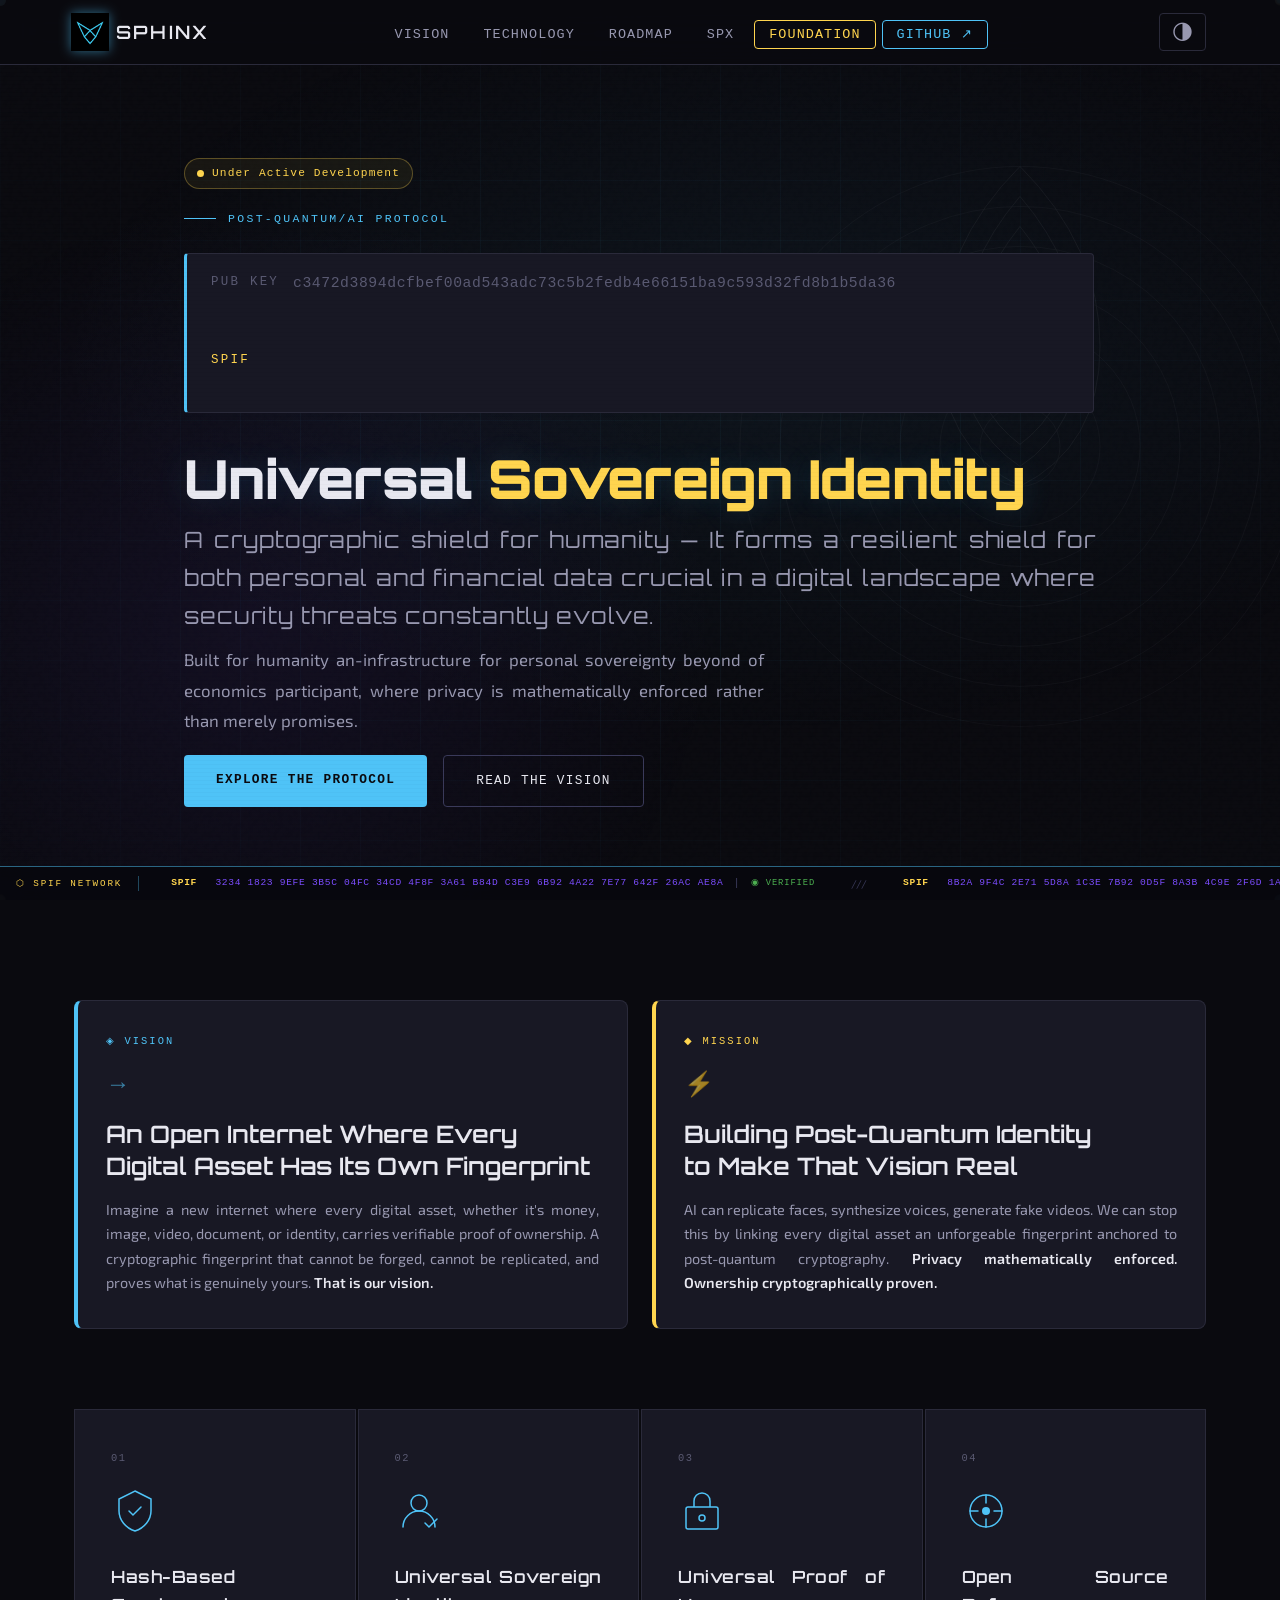
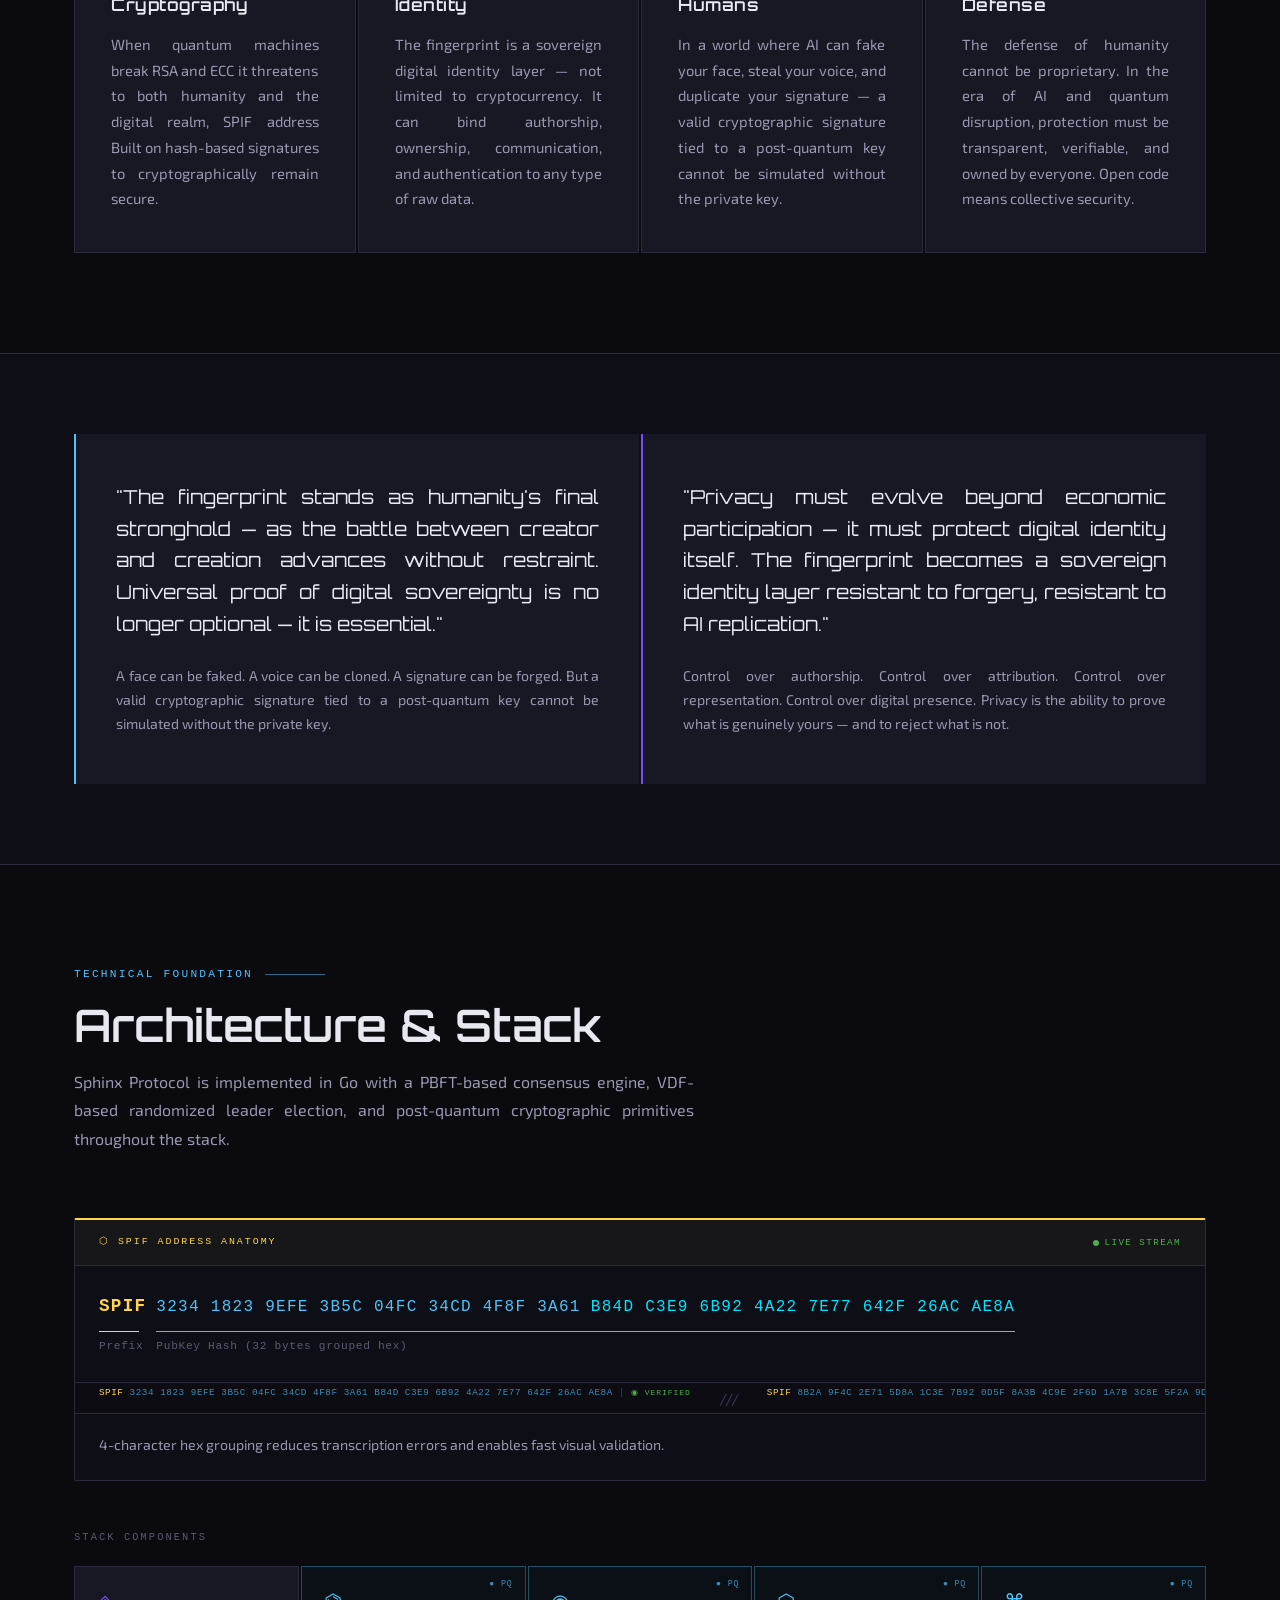
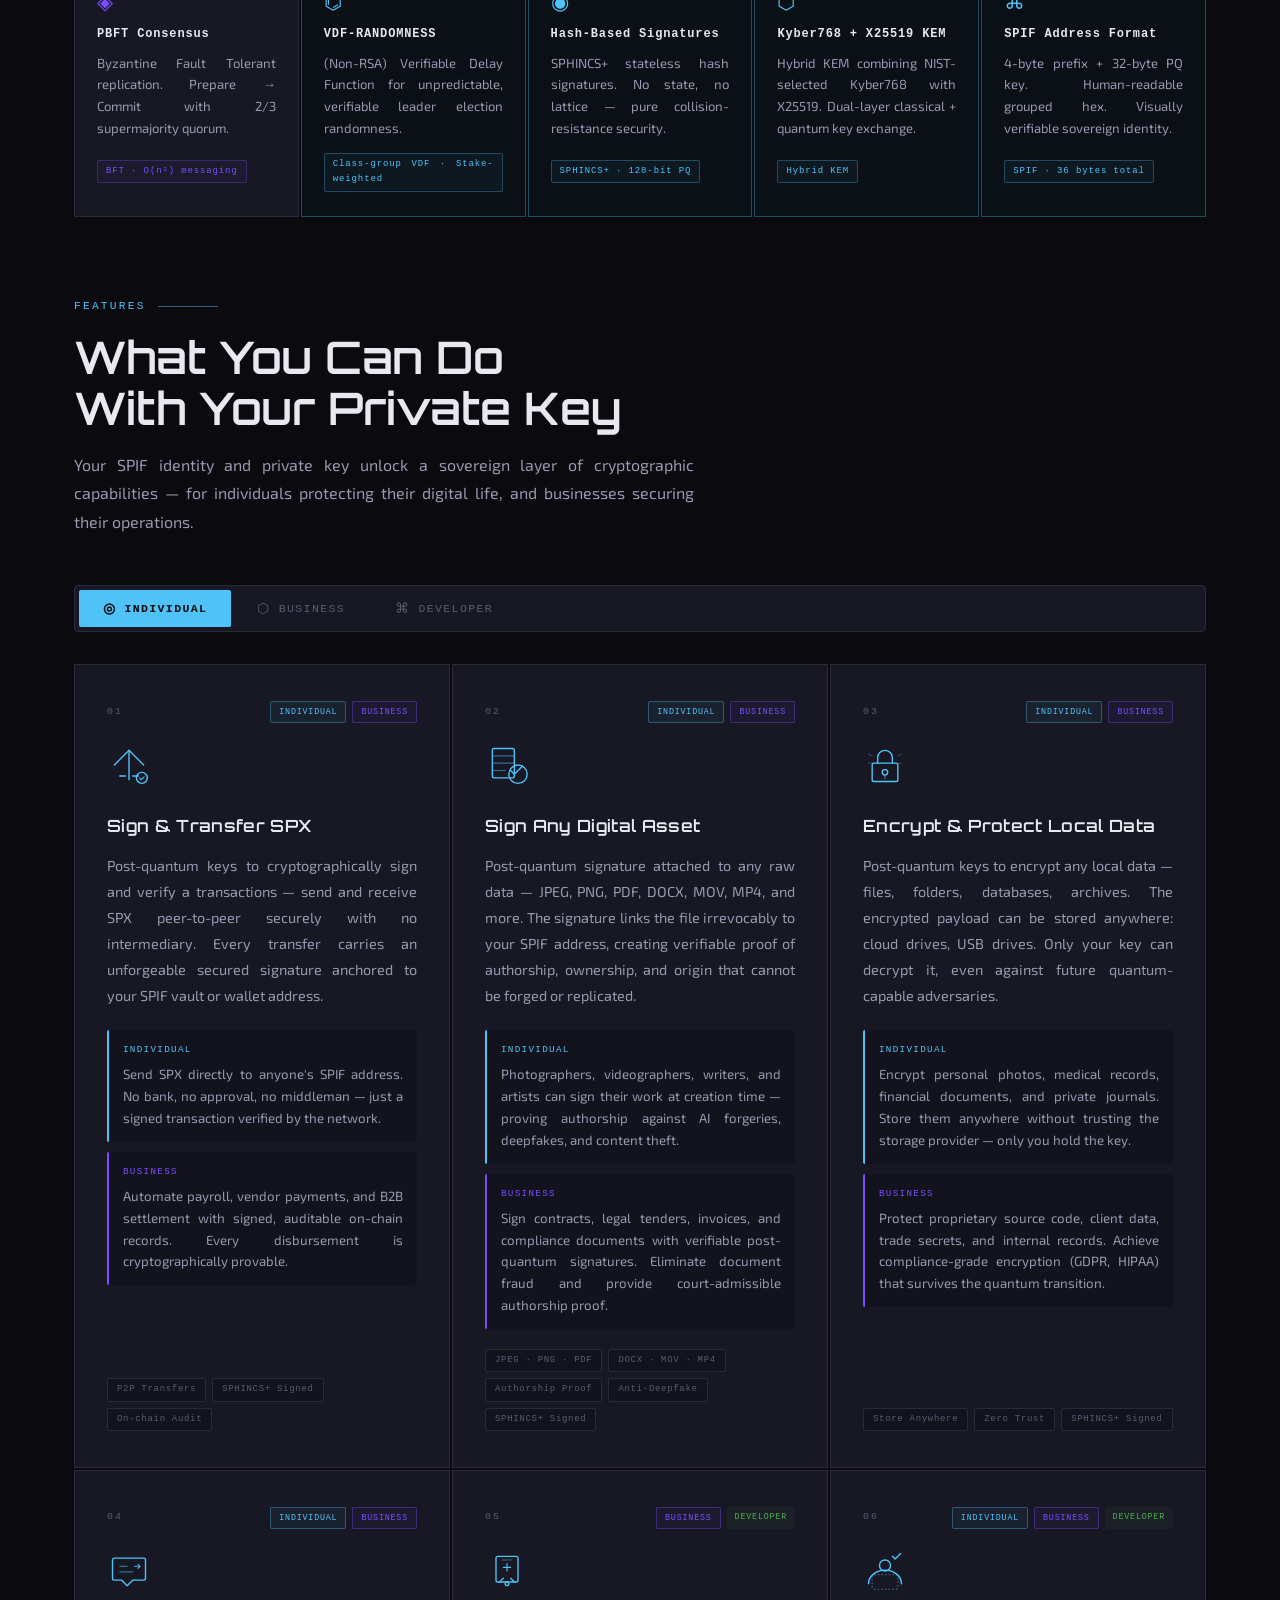
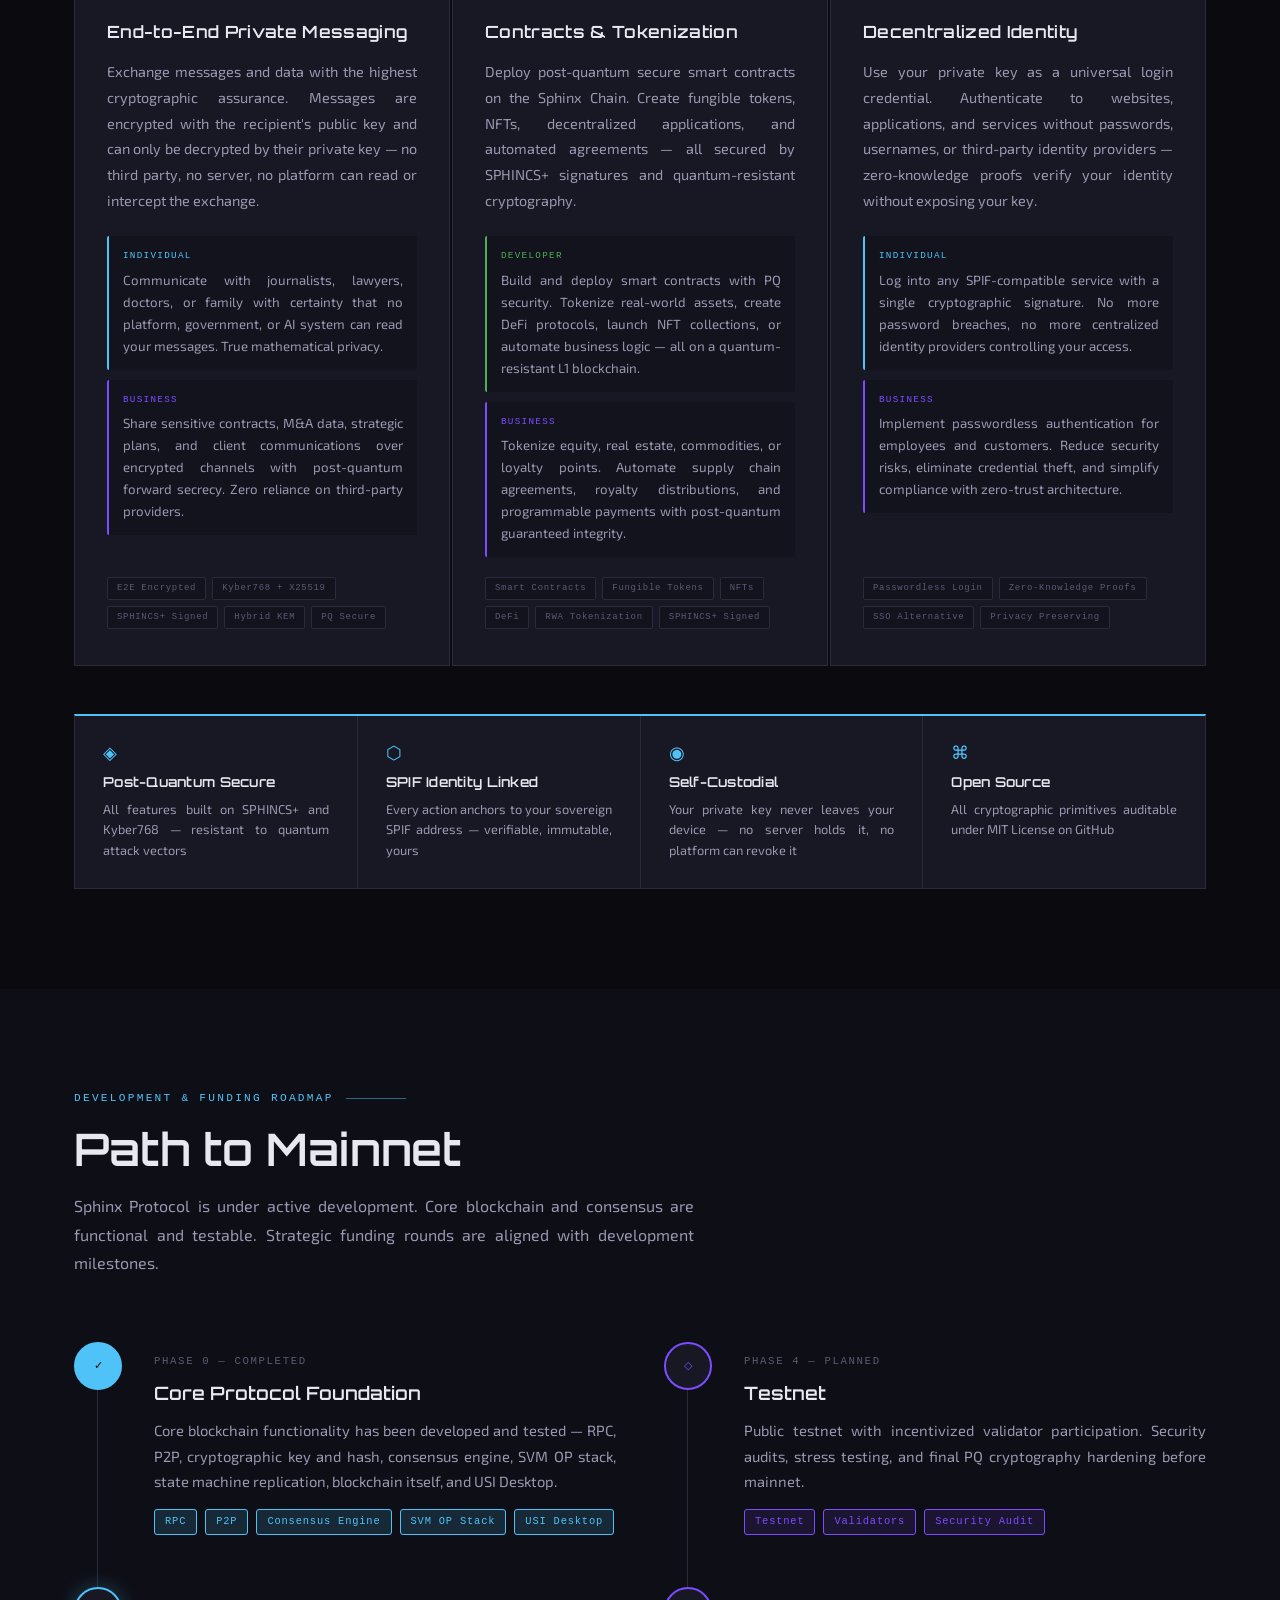
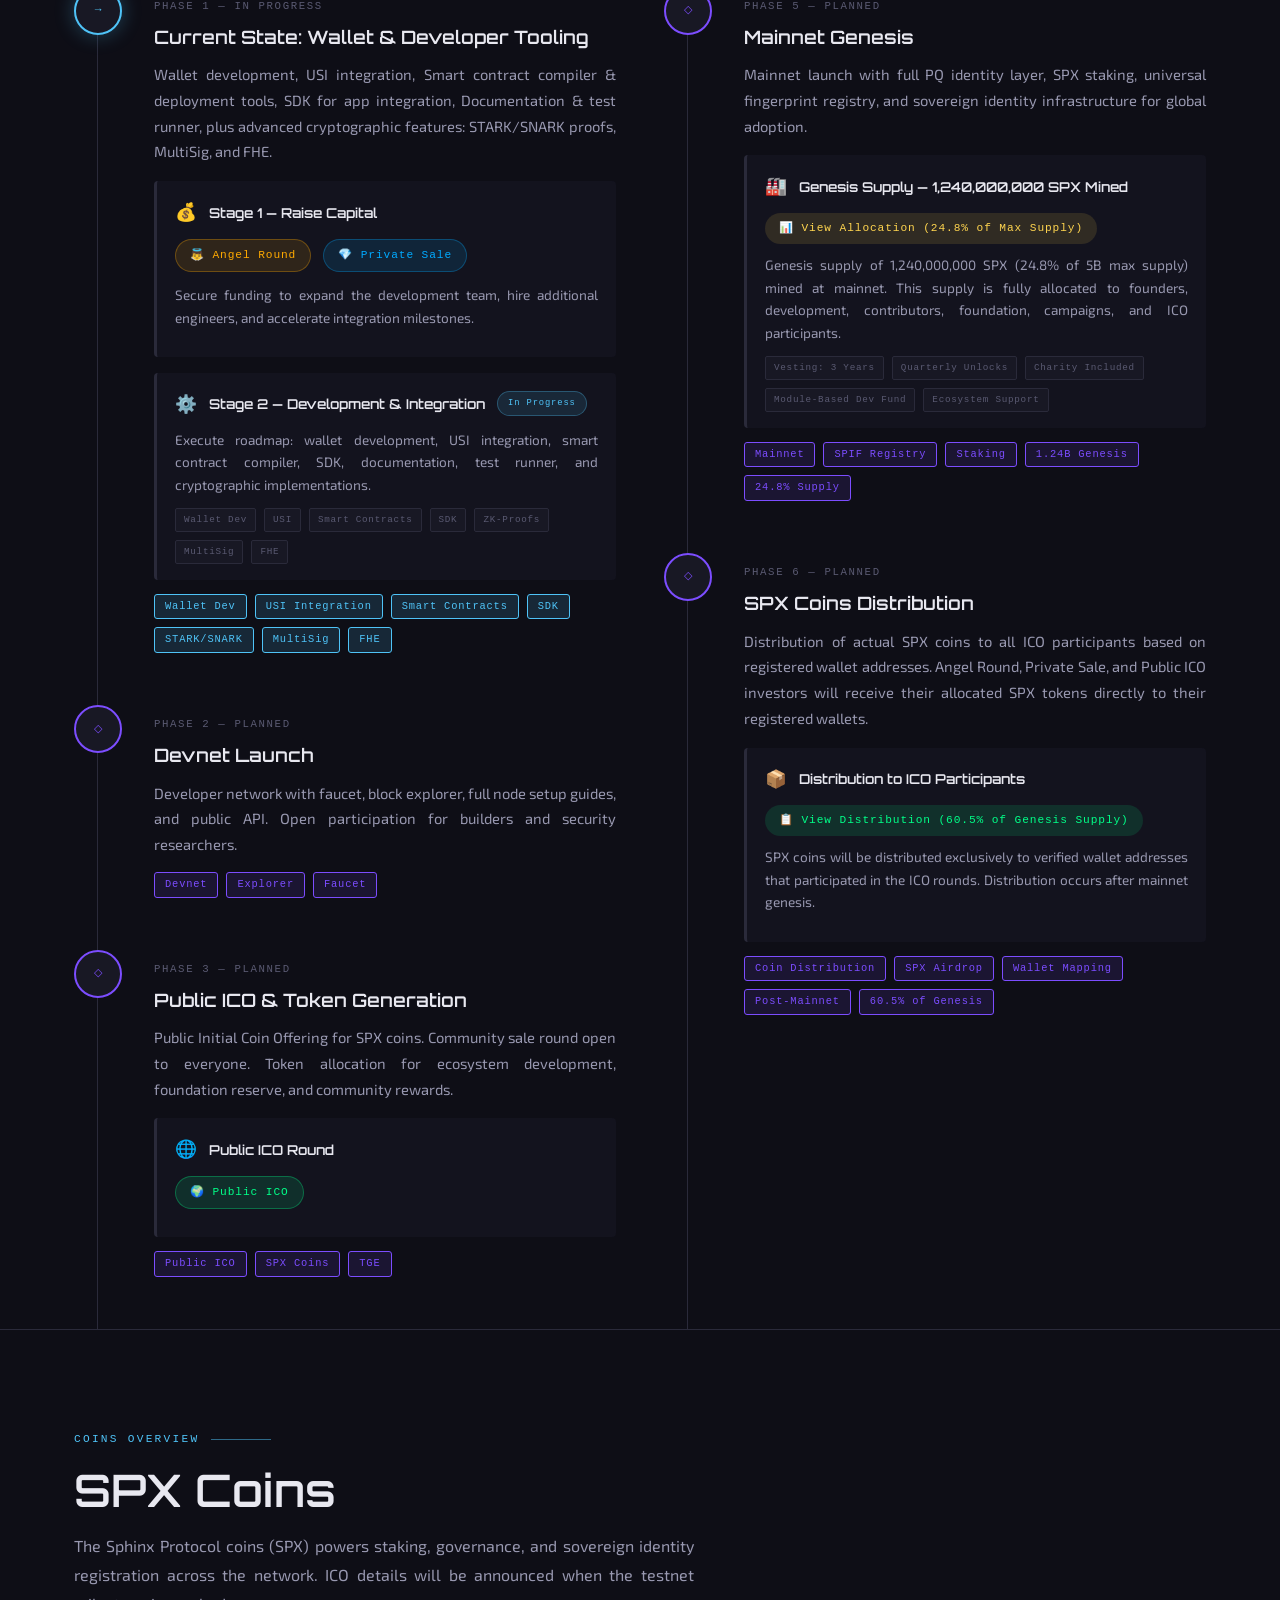
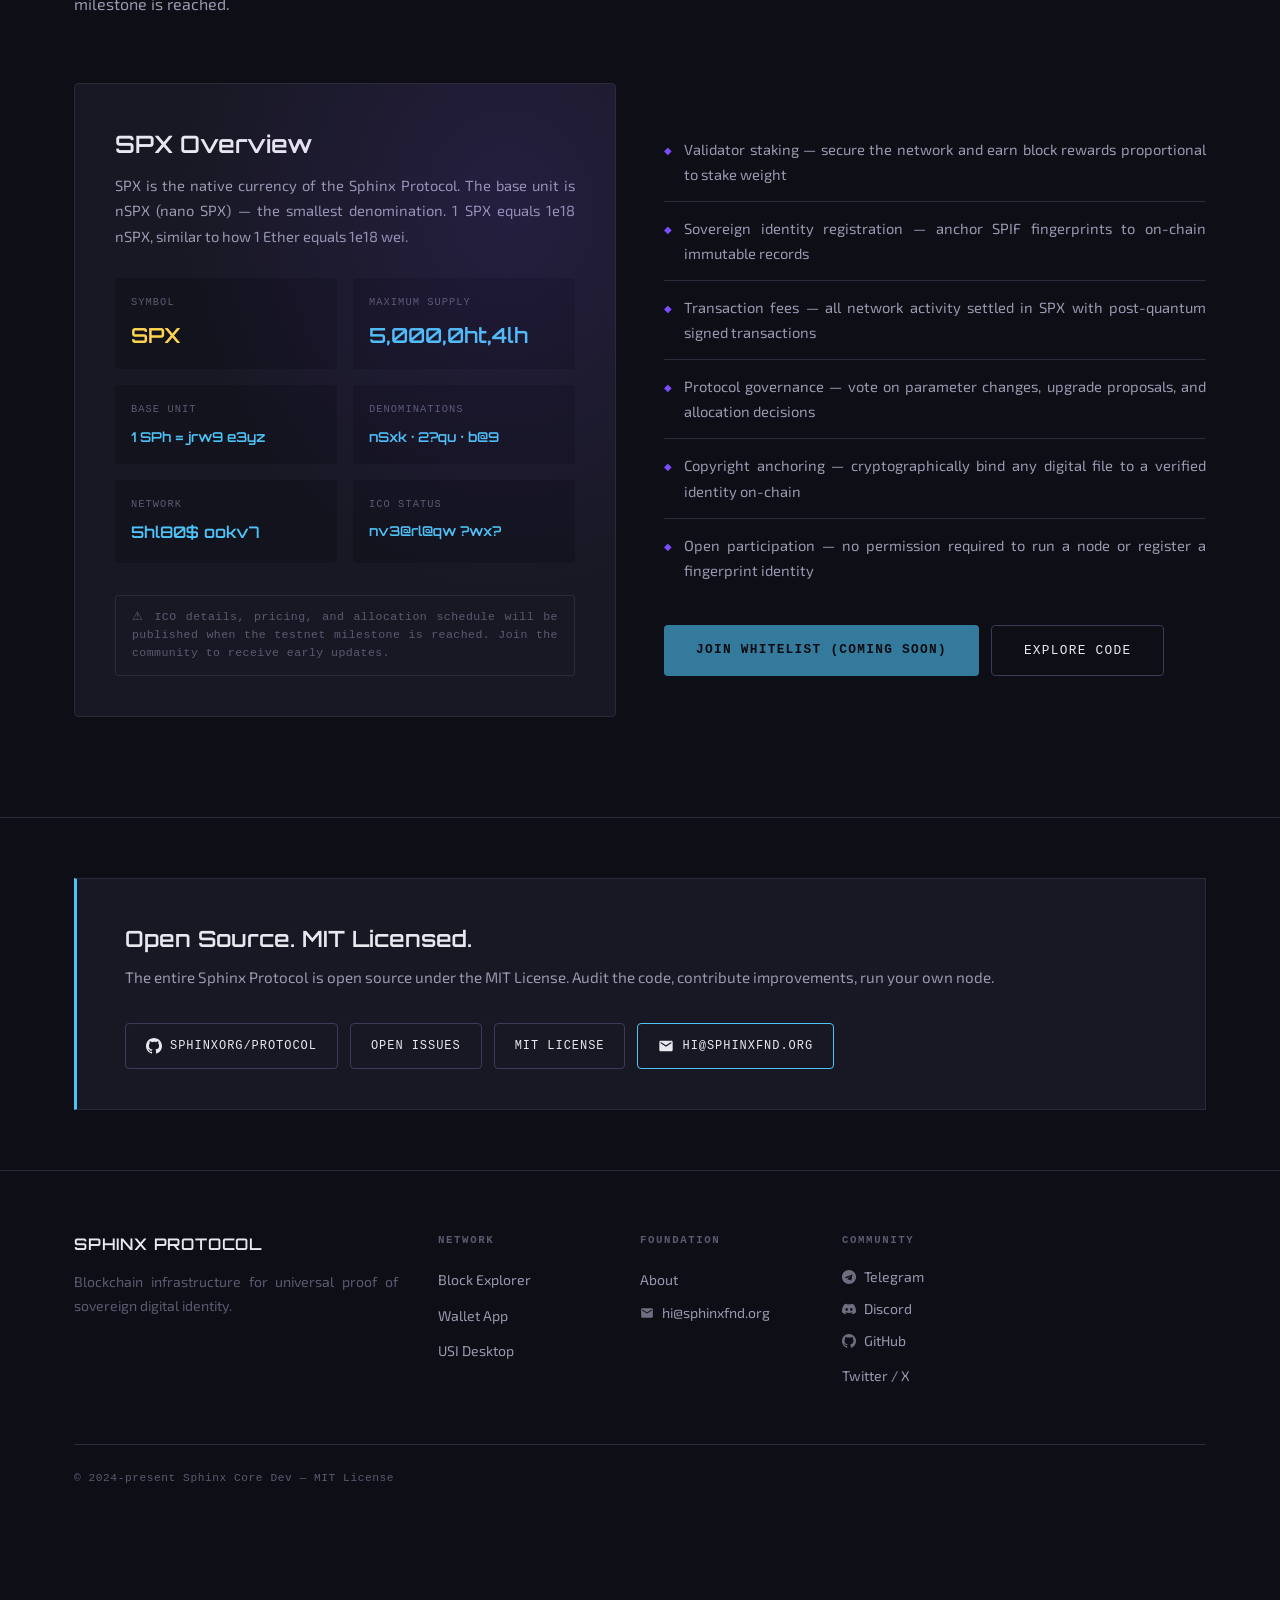
==== index.html @ 41052398 "updated" ====
<!DOCTYPE html>
<html lang="en" data-theme="dark">
<head>
  <meta charset="UTF-8" />
  <meta name="viewport" content="width=device-width, initial-scale=1.0"/>
  
  <!-- Google tag (gtag.js) - Google Analytics -->
  <script async src="https://www.googletagmanager.com/gtag/js?id=G-T85055GSF0"></script>
  <script>
    window.dataLayer = window.dataLayer || [];
    function gtag(){dataLayer.push(arguments);}
    gtag('js', new Date());
    gtag('config', 'G-T85055GSF0');
  </script>
  
  <!-- Primary Meta Tags -->
  <title>Sphinx Protocol | Post-Quantum/AI Blockchain infrastructure for Universal Sovereign Identity</title>
  <meta name="title" content="Sphinx Protocol - Post-Quantum Blockchain for Universal Sovereign Identity">
  <meta name="description" content="Sphinx Protocol delivers post-quantum security for digital identity. SPX coins, SPIF identity, and Universal Sovereign Identity (USI) - privacy mathematically enforced. Built on SPHINCS+ and Kyber768 quantum-resistant cryptography.">
  <meta name="keywords" content="sphinx, sphinx blockchain, spx coins, spx, sphinx network, sphnx foundation, sphinx chain, usi, universal sovereign identity, post-quantum cryptography, SPHINCS+, Kyber768, PBFT consensus, VDF randomness, hash-based signatures, quantum-resistant blockchain, sovereign digital identity, SPIF address, decentralized identity, passwordless authentication, zero-knowledge proofs, Web3 identity, self-sovereign identity">
  <meta name="author" content="Sphinx Foundation">
  <meta name="robots" content="index,follow,max-image-preview:large,max-snippet:-1,max-video-preview:-1">
  <meta name="googlebot" content="index,follow">
  <meta name="revisit-after" content="7 days">
  <meta name="language" content="English">
  <meta name="distribution" content="global">
  <meta name="rating" content="general">
  
  <!-- Canonical URL -->
  <link rel="canonical" href="https://sphinxfnd.org">
  
  <!-- Hreflang for international -->
  <link rel="alternate" hreflang="en" href="https://sphinxfnd.org">
  <link rel="alternate" hreflang="x-default" href="https://sphinxfnd.org">
  
  <!-- Open Graph / Facebook -->
  <meta property="og:type" content="website">
  <meta property="og:url" content="https://sphinxfnd.org/">
  <meta property="og:title" content="Sphinx Protocol | Post-Quantum/AIs Blockchain for Universal Sovereign Identity">
  <meta property="og:description" content="Post-quantum Sphinx blockchain, Sphinx Network, Sphinx Chain, SPX coins, and USI infrastructure for Universal Sovereign Identity. Privacy mathematically enforced.">
  <meta property="og:site_name" content="Sphinx Protocol">
  <meta property="og:image" content="https://sphinxfnd.org/images/sphinx-og-image.jpg">
  <meta property="og:image:width" content="1200">
  <meta property="og:image:height" content="630">
  <meta property="og:image:alt" content="Sphinx Protocol - Post-Quantum Blockchain Infrastructure for Universal Sovereign Identity">
  <meta property="og:locale" content="en_US">
  
    <!-- Twitter -->
  <meta name="twitter:card" content="summary_large_image">
  <meta name="twitter:url" content="https://sphinxfnd.org/">
  <meta name="twitter:title" content="Sphinx Protocol | Post-Quantum Blockchain for Universal Sovereign Identity">
  <meta name="twitter:description" content="Sphinx is a decentralized technology focused on protecting human's identity in the post-AI and post-Quantum emergency, protecting currency, protecting digital identity forgery, protecting digital copyright, protecting digital artwork, all can be controlled through one vault.">
  <meta name="twitter:image" content="https://sphinxfnd.org/images/sphinx-og-image.jpg">
  <meta name="twitter:site" content="@sphinxfnd">
  <meta name="twitter:creator" content="@sphinxfnd">
  
  <!-- Schema.org / JSON-LD Structured Data -->
  <script type="application/ld+json">
  {
    "@context": "https://schema.org",
    "@type": "Organization",
    "name": "Sphinx Foundation",
    "alternateName": [
      "SPHNX Foundation",
      "Sphinx Protocol",
      "Sphinx Network",
      "Sphinx Chain",
      "SPX"
    ],
    "url": "https://sphinxfnd.org/",
    "logo": "https://sphinxfnd.org/images/sphinx-logo.png",
    "sameAs": [
      "https://github.com/sphinxorg/",
      "https://x.com/sphinxfnd",
      "https://t.me/sphinxprotocol",
      "https://discord.gg/sphinxprotocol"
    ],
    "description": "Sphinx Protocol is a post-quantum Sphinx blockchain and Universal Sovereign Identity network for SPX coins, Sphinx Chain, Sphinx Network, and USI.",
    "foundingDate": "2024",
    "founders": [
      {
        "@type": "Person",
        "name": "C. Kusuma",
        "jobTitle": "Inventor & Co-Founder"
      }
    ]
  }
  </script>
  
  <script type="application/ld+json">
  {
    "@context": "https://schema.org",
    "@type": "WebSite",
    "name": "Sphinx Protocol",
    "url": "https://sphinxfnd.org/",
    "description": "Post-quantum blockchain infrastructure for universal proof of sovereign digital identity",
    "potentialAction": {
      "@type": "SearchAction",
      "target": "https://sphinxfnd.org/search?q={search_term_string}",
      "query-input": "required name=search_term_string"
    }
  }
  </script>
  
  <script type="application/ld+json">
  {
    "@context": "https://schema.org",
    "@type": "TechArticle",
    "headline": "Sphinx Protocol - Post-Quantum Blockchain Architecture",
    "description": "A comprehensive post-quantum blockchain protocol for sovereign digital identity",
    "author": {
      "@type": "Organization",
      "name": "Sphinx Foundation"
    },
    "datePublished": "2024",
    "articleSection": "Blockchain Technology",
    "keywords": "post-quantum cryptography, blockchain, digital identity, SPHINCS+, Kyber768"
  }
  </script>
  
  <!-- Security Headers -->
  <meta http-equiv="X-Content-Type-Options" content="nosniff">
  <meta http-equiv="X-Frame-Options" content="DENY">
  <meta http-equiv="X-XSS-Protection" content="1; mode=block">
  <meta name="referrer" content="strict-origin-when-cross-origin">
  
  <!-- Theme Color for Mobile Browsers -->
  <meta name="theme-color" content="#0a0a1a">
  <meta name="msapplication-TileColor" content="#0a0a1a">
  <meta name="msapplication-config" content="/browserconfig.xml">
  
  <!-- Google Search Console Verification -->
  <meta name="google-site-verification" content="XWVqvPVb6himzS0ZVD1UJnEyCXZ2RK2awUJJ7nsSnJ0" />
  
  <!-- Favicon & App Icons -->
  <link rel="icon" type="image/x-icon" href="/assets/favicon.ico">
  <link rel="shortcut icon" type="image/x-icon" href="/assets/favicon.ico">
  <link rel="icon" type="image/png" href="/assets/favicon.png">
  <link rel="apple-touch-icon" href="/assets/favicon.png">
  <link rel="manifest" href="/site.webmanifest">
  
  <!-- DNS Prefetch for Performance -->
  <link rel="dns-prefetch" href="https://fonts.googleapis.com">
  <link rel="dns-prefetch" href="https://fonts.gstatic.com">
  <link rel="dns-prefetch" href="https://github.com">
  <link rel="preconnect" href="https://fonts.googleapis.com">
  <link rel="preconnect" href="https://fonts.gstatic.com" crossorigin>

  <!-- Add inline critical CSS in <head> to constrain the logo immediately. -->
  <style>
    .sphinx-logo-img { width: 38px !important; height: 38px !important; max-width: 38px; max-height: 38px; }
    .logo-mark { width: 32px; height: 32px; }
  </style>
  
  <!-- OPTIMIZED: Preload Critical Assets with async loading -->
   <!-- Core Stylesheet -->
  <link rel="stylesheet" href="css/styles.css">
  
  <link rel="preload" href="js/main.js" as="script">
  
    <!-- Fonts -->
  <link href="https://fonts.googleapis.com/css2?family=Orbitron:wght@400;600;700;900&family=Exo+2:wght@300;400;500;600&display=swap" rel="stylesheet">
  
  <!-- OPTIMIZED: Hide the body until CSS loads. -->
  <style>body { visibility: hidden; }</style>
  <script>
    document.addEventListener('DOMContentLoaded', function() {
      document.body.style.visibility = 'visible';
    });
  </script>
</head>

<body>
<canvas id="quantum-canvas"></canvas>

<!-- ──────────────────────────────────────── NAV -->
<nav id="navbar">
  <div class="nav-inner">
    <a href="#" class="nav-logo" style="text-decoration:none">
      <div class="logo-mark">
        <img src="[data-uri]" class="sphinx-logo-img" alt="Sphinx Logo" width="38" height="38">
      </div>
      SPHINX
    </a>
    <ul class="nav-links">
      <li><a href="#vision">Vision</a></li>
      <li><a href="#technology">Technology</a></li>
      <li><a href="#roadmap">Roadmap</a></li>
      <li><a href="#ico">SPX</a></li>
      <li><a href="https://foundation.sphinxfnd.org" target="_blank" class="btn-nav btn-foundation">Foundation</a></li>
      <li><a href="https://github.com/sphinxorg/" target="_blank" class="btn-nav">GitHub ↗</a></li>
    </ul>
    <div class="nav-right">
      <button class="theme-toggle" id="themeToggle" title="Toggle theme">◑</button>
      <button class="hamburger" id="hamburger" aria-label="Menu">
        <svg width="18" height="18" viewBox="0 0 18 18" fill="none">
          <line x1="0" y1="4" x2="18" y2="4" stroke="currentColor" stroke-width="1.5"/>
          <line x1="0" y1="9" x2="18" y2="9" stroke="currentColor" stroke-width="1.5"/>
          <line x1="0" y1="14" x2="18" y2="14" stroke="currentColor" stroke-width="1.5"/>
        </svg>
      </button>
    </div>
    <div class="mobile-menu" id="mobileMenu">
      <a href="#vision">Vision</a>
      <a href="#technology">Technology</a>
      <a href="#roadmap">Roadmap</a>
      <a href="#ico">ICO</a>
      <a href="https://foundation.sphinxfnd.org" target="_blank" class="btn-nav">Foundation</a>
      <a href="https://github.com/sphinxorg/" target="_blank" class="btn-nav">GitHub ↗</a>
    </div>
    <div class="mobile-menu" id="mobileMenu">
      <a href="#vision">Vision</a>
      <a href="#technology">Technology</a>
      <a href="#roadmap">Roadmap</a>
      <a href="#ico">ICO</a>
      <a href="https://foundation.sphinxfnd.org" target="_blank">Foundation</a>
      <a href="https://github.com/sphinxorg/" target="_blank">GitHub ↗</a>
    </div>
</nav>

<!-- ──────────────────────────────────────── HERO -->
<section class="hero">
  <div class="hero-bg"></div>
  <div class="hero-grid"></div>
  <div class="container">
    <div class="hero-content">
      <div class="status-badge">
        <span class="status-dot"></span>
        Under Active Development
      </div>
      <div class="hero-eyebrow">Post-Quantum/AI Protocol</div>
      <!-- SPIF encoding animation -->
      <div class="fp-display" id="spifEncodeBlock">
        <div class="fp-encode-row" id="fpEncodeRow">
          <div class="fp-pubkey-line">
            <span class="fp-encode-label">PUB KEY</span>
            <span class="fp-pubkey-val" id="fpPubkeyVal">9e4c77bd1d3ecf6086d4b6e149951d8e9a4971ba1537c56b8ad9b8ee59840f9</span>
          </div>
          <div class="fp-arrow-line" id="fpArrowLine">
            <span class="fp-arrow-anim" id="fpArrowAnim">▶▶▶ ENCODING ▶▶▶</span>
          </div>
          <div class="fp-pubkey-line">
            <span class="fp-encode-label fp-spif-label" id="fpSpifLabel">SPIF</span>
            <span class="fp-pubkey-val fp-spif-val" id="fpSpifOut"></span>
          </div>
        </div>
      </div>

      <h1 class="hero-title" data-text="Universal Sovereign Identity">
        Universal <span class="gold-word">Sovereign</span> <span class="gold-word">Identity</span>
      </h1>
      <p class="hero-subtitle">A cryptographic shield for humanity — It forms a resilient shield for both personal and financial data crucial in a digital landscape where security threats constantly evolve.</p>
      <p class="hero-desc">
        Built for humanity an-infrastructure for personal sovereignty beyond of economics participant, where privacy is mathematically enforced rather than merely promises.
      </p>

      <div class="hero-ctas">
        <a href="https://github.com/sphinxorg/" target="_blank" class="btn-primary">Explore the Protocol</a>
        <a href="#vision" class="btn-secondary">Read the Vision</a>
      </div>
    </div>
  </div>
  <div class="hero-fingerprint">
    <svg viewBox="0 0 600 600" fill="none" xmlns="http://www.w3.org/2000/svg">
      <circle cx="300" cy="300" r="280" stroke="currentColor" stroke-width="0.5"/>
      <circle cx="300" cy="300" r="240" stroke="currentColor" stroke-width="0.5"/>
      <circle cx="300" cy="300" r="200" stroke="currentColor" stroke-width="0.5"/>
      <circle cx="300" cy="300" r="160" stroke="currentColor" stroke-width="0.5"/>
      <circle cx="300" cy="300" r="120" stroke="currentColor" stroke-width="0.5"/>
      <circle cx="300" cy="300" r="80" stroke="currentColor" stroke-width="0.5"/>
      <circle cx="300" cy="300" r="40" stroke="currentColor" stroke-width="0.5"/>
      <!-- Fingerprint ridge lines approximation -->
      <path d="M300 20 Q380 100 380 200 Q380 300 300 340 Q220 300 220 200 Q220 100 300 20" stroke="currentColor" stroke-width="0.8" fill="none"/>
      <path d="M300 50 Q360 120 360 200 Q360 280 300 320 Q240 280 240 200 Q240 120 300 50" stroke="currentColor" stroke-width="0.8" fill="none"/>
      <path d="M300 80 Q348 140 348 200 Q348 262 300 298 Q252 262 252 200 Q252 140 300 80" stroke="currentColor" stroke-width="0.8" fill="none"/>
    </svg>
  </div>
</section>

<!-- ──────────────────────────────────────── VISION & MISSION -->
<section class="section" id="vision">
  <div class="container">
    <div class="vision-mission-grid">
      <!-- Vision Card -->
      <div class="vm-card reveal vision-card">
        <div class="vm-eyebrow">◈ VISION</div>
        <div class="vm-arrow">→</div>
        <div class="vm-title">An Open Internet Where Every<br>Digital Asset Has Its Own Fingerprint</div>
        <p class="vm-desc">Imagine a new internet where every digital asset, whether it's money, image, video, document, or identity, carries verifiable proof of ownership. A cryptographic fingerprint that cannot be forged, cannot be replicated, and proves what is genuinely yours. <strong>That is our vision.</strong></p>
      </div>
      
      <!-- Mission Card -->
      <div class="vm-card reveal mission-card">
        <div class="vm-eyebrow">◆ MISSION</div>
        <div class="vm-arrow">⚡</div>
        <div class="vm-title">Building Post-Quantum Identity<br>to Make That Vision Real</div>
        <p class="vm-desc">AI can replicate faces, synthesize voices, generate fake videos. We can stop this by linking every digital asset an unforgeable fingerprint anchored to post-quantum cryptography. <strong>Privacy mathematically enforced. Ownership cryptographically proven.</strong></p>
      </div>
    </div>

    <div class="pillars-grid">
      <div class="pillar reveal">
        <div class="pillar-num">01</div>
        <svg class="pillar-icon" viewBox="0 0 48 48" fill="none">
          <path d="M24 4L40 12V24C40 32.836 33.312 41.056 24 44C14.688 41.056 8 32.836 8 24V12L24 4Z" stroke="currentColor" stroke-width="1.5"/>
          <path d="M18 24L22 28L30 20" stroke="currentColor" stroke-width="1.5" stroke-linecap="round"/>
        </svg>
        <div class="pillar-title">Hash-Based Cryptography</div>
        <p class="pillar-text">When quantum machines break RSA and ECC it threatens to both humanity and the digital realm, SPIF address Built on hash-based signatures to cryptographically remain secure.</p>
      </div>
      <div class="pillar reveal">
        <div class="pillar-num">02</div>
        <svg class="pillar-icon" viewBox="0 0 48 48" fill="none">
          <circle cx="24" cy="16" r="8" stroke="currentColor" stroke-width="1.5"/>
          <path d="M8 40C8 31.163 15.163 24 24 24C32.837 24 40 31.163 40 40" stroke="currentColor" stroke-width="1.5" stroke-linecap="round"/>
          <path d="M30 36L34 40L42 32" stroke="currentColor" stroke-width="1.5" stroke-linecap="round"/>
        </svg>
        <div class="pillar-title">Universal Sovereign Identity</div>
        <p class="pillar-text">The fingerprint is a sovereign digital identity layer — not limited to cryptocurrency. It can bind authorship, ownership, communication, and authentication to any type of raw data.</p>
      </div>
      <div class="pillar reveal">
        <div class="pillar-num">03</div>
        <svg class="pillar-icon" viewBox="0 0 48 48" fill="none">
          <rect x="8" y="20" width="32" height="22" rx="2" stroke="currentColor" stroke-width="1.5"/>
          <path d="M16 20V14C16 9.582 19.582 6 24 6C28.418 6 32 9.582 32 14V20" stroke="currentColor" stroke-width="1.5"/>
          <circle cx="24" cy="31" r="3" stroke="currentColor" stroke-width="1.5"/>
        </svg>
        <div class="pillar-title">Universal Proof of Humans</div>
        <p class="pillar-text">In a world where AI can fake your face, steal your voice, and duplicate your signature — a valid cryptographic signature tied to a post-quantum key cannot be simulated without the private key.</p>
      </div>
      <div class="pillar reveal">
        <div class="pillar-num">04</div>
        <svg class="pillar-icon" viewBox="0 0 48 48" fill="none">
          <circle cx="24" cy="24" r="16" stroke="currentColor" stroke-width="1.5"/>
          <path d="M24 8V16M24 32V40M8 24H16M32 24H40" stroke="currentColor" stroke-width="1.5" stroke-linecap="round"/>
          <circle cx="24" cy="24" r="4" fill="currentColor"/>
        </svg>
        <div class="pillar-title">Open Source Defense</div>
        <p class="pillar-text">The defense of humanity cannot be proprietary. In the era of AI and quantum disruption, protection must be transparent, verifiable, and owned by everyone. Open code means collective security.</p>
      </div>
    </div>
  </div>
</section>

<!-- ──────────────────────────────────────── QUOTES -->
<div class="quote-section">
  <div class="container">
    <div class="quote-grid">
      <div class="quote-card reveal">
        <p class="quote-text">"The fingerprint stands as humanity's final stronghold — as the battle between creator and creation advances without restraint. Universal proof of digital sovereignty is no longer optional — it is essential."</p>
        <p class="quote-sub">A face can be faked. A voice can be cloned. A signature can be forged. But a valid cryptographic signature tied to a post-quantum key cannot be simulated without the private key.</p>
      </div>
      <div class="quote-card reveal">
        <p class="quote-text">"Privacy must evolve beyond economic participation — it must protect digital identity itself. The fingerprint becomes a sovereign identity layer resistant to forgery, resistant to AI replication."</p>
        <p class="quote-sub">Control over authorship. Control over attribution. Control over representation. Control over digital presence. Privacy is the ability to prove what is genuinely yours — and to reject what is not.</p>
      </div>
    </div>
  </div>
</div>

<!-- ──────────────────────────────────────── TECHNOLOGY -->
<section class="section" id="technology">
  <div class="container">
    <div class="sec-header reveal">
      <div class="sec-eyebrow">Technical Foundation</div>
      <h2 class="sec-title">Architecture &amp; Stack</h2>
      <p class="sec-desc">Sphinx Protocol is implemented in Go with a PBFT-based consensus engine, VDF-based randomized leader election, and post-quantum cryptographic primitives throughout the stack.</p>
    </div>
    <!-- ── SPIF ADDRESS ANATOMY (animated ticker) ── -->
    <div class="spif-anatomy-wrap reveal" style="margin-top: 56px;">
      <div class="spif-anatomy-header">
        <span class="spif-anatomy-eyebrow">⬡ SPIF ADDRESS ANATOMY</span>
        <span class="spif-anatomy-live"><span class="spif-live-dot"></span>LIVE STREAM</span>
      </div>

      <!-- Animated address display -->
      <div class="spif-anatomy-display">
        <div class="spif-anatomy-address" id="spifAnatomyAddr">
          <span class="sa-prefix">SPIF</span>
          <span class="sa-seg sa-seg1" id="saSeg1">3234 1823 9EFE 3B5C 04FC 34CD 4F8F 3A61</span>
          <span class="sa-seg sa-seg2" id="saSeg2">B84D C3E9 6B92 4A22 7E77 642F 26AC AE8A</span>
        </div>

        <!-- Segment labels below -->
        <div class="spif-anatomy-labels">
          <div class="sa-label sa-label-prefix">
            <div class="sa-label-line"></div>
            <div class="sa-label-text">Prefix</span></div>
          </div>
          <div class="sa-label sa-label-end">
            <div class="sa-label-line"></div>
            <div class="sa-label-text">PubKey Hash (32 bytes grouped hex)</div>
          </div>
        </div>
      </div>

      <!-- Rolling ticker of many addresses -->
      <div class="spif-inner-ticker">
        <div class="spif-inner-ticker-track" id="spifInnerTicker">
          <!-- filled by JS -->
        </div>
      </div>

      <!-- Description -->
      <div class="spif-anatomy-desc">
        4-character hex grouping reduces transcription errors and enables fast visual validation.
      </div>
    </div>

    <!-- ── STACK COMPONENT BOXES ── -->
    <div class="stack-boxes-wrap reveal" style="margin-top: 48px;">
      <div class="stack-boxes-title">Stack Components</div>
      <div class="stack-boxes-grid">
        <div class="stack-box">
          <div class="stack-box-icon">◈</div>
          <div class="stack-box-name">PBFT Consensus</div>
          <div class="stack-box-desc">Byzantine Fault Tolerant replication. Prepare → Commit with 2/3 supermajority quorum.</div>
          <div class="stack-box-tag">BFT · O(n²) messaging</div>
        </div>
        
        <div class="stack-box stack-box--highlight">
          <div class="stack-box-icon">⌬</div>
          <div class="stack-box-name">VDF-RANDOMNESS</div>
          <div class="stack-box-desc">(Non-RSA) Verifiable Delay Function for unpredictable, verifiable leader election randomness.</div>
          <div class="stack-box-tag">Class-group VDF · Stake-weighted</div>
        </div>

        <div class="stack-box stack-box--highlight">
          <div class="stack-box-icon">◉</div>
          <div class="stack-box-name">Hash-Based Signatures</div>
          <div class="stack-box-desc">SPHINCS+ stateless hash signatures. No state, no lattice — pure collision-resistance security.</div>
          <div class="stack-box-tag">SPHINCS+ · 128-bit PQ</div>
        </div>

        <div class="stack-box stack-box--highlight">
          <div class="stack-box-icon">⬡</div>
          <div class="stack-box-name">Kyber768 + X25519 KEM</div>
          <div class="stack-box-desc">Hybrid KEM combining NIST-selected Kyber768 with X25519. Dual-layer classical + quantum key exchange.</div>
          <div class="stack-box-tag">Hybrid KEM</div>
        </div>
    
        <div class="stack-box stack-box--highlight">
          <div class="stack-box-icon">⌘</div>
          <div class="stack-box-name">SPIF Address Format</div>
          <div class="stack-box-desc">4-byte prefix + 32-byte PQ key. Human-readable grouped hex. Visually verifiable sovereign identity.</div>
          <div class="stack-box-tag">SPIF · 36 bytes total</div>
        </div>
      </div>
    </div>


<!-- ── FEATURES ─────────────────────────────────────────────── -->
<div class="features-wrap" style="margin-top: 80px;">

  <!-- Section header -->
  <div class="sec-header reveal" style="margin-bottom: 48px;">
    <div class="sec-eyebrow">Features</div>
    <h2 class="sec-title">What You Can Do<br>With Your Private Key</h2>
    <p class="sec-desc">
      Your SPIF identity and private key unlock a sovereign layer of cryptographic capabilities — for individuals protecting their digital life, and businesses securing their operations.
    </p>
  </div>

  <!-- Audience toggle -->
  <div class="feat-tabs reveal" id="featTabs">
    <button class="feat-tab active" data-tab="individual">
      <span class="feat-tab-icon">◎</span> Individual
    </button>
    <button class="feat-tab" data-tab="business">
      <span class="feat-tab-icon">⬡</span> Business
    </button>
    <button class="feat-tab" data-tab="developer">
      <span class="feat-tab-icon">⌘</span> Developer
    </button>
  </div>

  <!-- Feature cards grid -->
  <div class="feat-grid" id="featGrid">

    <!-- ── FEATURE 01: Sign Transactions ─────────────────────── -->
    <div class="feat-card reveal" data-num="01" data-categories="individual business">
      <div class="feat-card-head">
        <span class="feat-num">01</span>
        <div class="feat-badge-row">
          <span class="feat-badge feat-badge--ind">Individual</span>
          <span class="feat-badge feat-badge--biz">Business</span>
        </div>
      </div>
      <div class="feat-icon-wrap">
        <svg class="feat-icon" viewBox="0 0 48 48" fill="none" xmlns="http://www.w3.org/2000/svg">
          <path d="M8 24L24 8L40 24" stroke="currentColor" stroke-width="1.5" stroke-linecap="round" stroke-linejoin="round"/>
          <path d="M24 8V40" stroke="currentColor" stroke-width="1.5" stroke-linecap="round"/>
          <path d="M14 36h6M28 36h6" stroke="currentColor" stroke-width="1.5" stroke-linecap="round"/>
          <circle cx="38" cy="38" r="6" stroke="currentColor" stroke-width="1.5"/>
          <path d="M35.5 38l2 2 3-3" stroke="currentColor" stroke-width="1.2" stroke-linecap="round" stroke-linejoin="round"/>s
        </svg>
      </div>
      <h3 class="feat-title">Sign &amp; Transfer SPX</h3>
      <p class="feat-body">
        Post-quantum keys to cryptographically sign and verify a transactions — send and receive SPX peer-to-peer securely with no intermediary. Every transfer carries an unforgeable secured signature anchored to your SPIF vault or wallet address.
      </p>
      <div class="feat-use-cases">
        <div class="feat-use-case feat-use-case--ind">
          <span class="feat-use-label">Individual</span>
          <span class="feat-use-text">Send SPX directly to anyone's SPIF address. No bank, no approval, no middleman — just a signed transaction verified by the network.</span>
        </div>
        <div class="feat-use-case feat-use-case--biz">
          <span class="feat-use-label">Business</span>
          <span class="feat-use-text">Automate payroll, vendor payments, and B2B settlement with signed, auditable on-chain records. Every disbursement is cryptographically provable.</span>
        </div>
      </div>
      <div class="feat-tags">
        <span class="feat-tag">P2P Transfers</span>
        <span class="feat-tag">SPHINCS+ Signed</span>
        <span class="feat-tag">On-chain Audit</span>
      </div>
    </div>

    <!-- ── FEATURE 02: Sign Raw Data / Digital Assets ────────── -->
    <div class="feat-card reveal" data-num="02" data-categories="individual business">
      <div class="feat-card-head">
        <span class="feat-num">02</span>
        <div class="feat-badge-row">
          <span class="feat-badge feat-badge--ind">Individual</span>
          <span class="feat-badge feat-badge--biz">Business</span>
        </div>
      </div>
      <div class="feat-icon-wrap">
        <svg class="feat-icon" viewBox="0 0 48 48" fill="none" xmlns="http://www.w3.org/2000/svg">
          <rect x="8" y="6" width="24" height="32" rx="2" stroke="currentColor" stroke-width="1.5"/>
          <path d="M8 14h24M8 22h24M8 30h14" stroke="currentColor" stroke-width="1.2" stroke-linecap="round" opacity="0.5"/>
          <path d="M28 30l4 4 9-9" stroke="currentColor" stroke-width="1.5" stroke-linecap="round" stroke-linejoin="round"/>
          <circle cx="36" cy="34" r="10" stroke="currentColor" stroke-width="1.5"/>
        </svg>
      </div>
      <h3 class="feat-title">Sign Any Digital Asset</h3>
      <p class="feat-body">
        Post-quantum signature attached to any raw data — JPEG, PNG, PDF, DOCX, MOV, MP4, and more. The signature links the file irrevocably to your SPIF address, creating verifiable proof of authorship, ownership, and origin that cannot be forged or replicated.
      </p>
      <div class="feat-use-cases">
        <div class="feat-use-case feat-use-case--ind">
          <span class="feat-use-label">Individual</span>
          <span class="feat-use-text">Photographers, videographers, writers, and artists can sign their work at creation time — proving authorship against AI forgeries, deepfakes, and content theft.</span>
        </div>
        <div class="feat-use-case feat-use-case--biz">
          <span class="feat-use-label">Business</span>
          <span class="feat-use-text">Sign contracts, legal tenders, invoices, and compliance documents with verifiable post-quantum signatures. Eliminate document fraud and provide court-admissible authorship proof.</span>
        </div>
      </div>
      <div class="feat-tags">
        <span class="feat-tag">JPEG · PNG · PDF</span>
        <span class="feat-tag">DOCX · MOV · MP4</span>
        <span class="feat-tag">Authorship Proof</span>
        <span class="feat-tag">Anti-Deepfake</span>
        <span class="feat-tag">SPHINCS+ Signed</span>
      </div>
    </div>

    <!-- ── FEATURE 03: Encrypt &amp; Protect Digital Assets ────── -->
    <div class="feat-card reveal" data-num="03" data-categories="individual business">
      <div class="feat-card-head">
        <span class="feat-num">03</span>
        <div class="feat-badge-row">
          <span class="feat-badge feat-badge--ind">Individual</span>
          <span class="feat-badge feat-badge--biz">Business</span>
        </div>
      </div>
      <div class="feat-icon-wrap">
        <svg class="feat-icon" viewBox="0 0 48 48" fill="none" xmlns="http://www.w3.org/2000/svg">
          <rect x="10" y="22" width="28" height="20" rx="2" stroke="currentColor" stroke-width="1.5"/>
          <path d="M16 22V16a8 8 0 0116 0v6" stroke="currentColor" stroke-width="1.5" stroke-linecap="round"/>
          <circle cx="24" cy="32" r="3" stroke="currentColor" stroke-width="1.5"/>
          <path d="M24 35v4" stroke="currentColor" stroke-width="1.2" stroke-linecap="round" opacity="0.6"/>
          <path d="M6 12l4 2M42 12l-4 2M6 22h4M38 22h4" stroke="currentColor" stroke-width="1" stroke-linecap="round" opacity="0.4"/>
        </svg>
      </div>
      <h3 class="feat-title">Encrypt &amp; Protect Local Data</h3>
      <p class="feat-body">
        Post-quantum keys to encrypt any local data — files, folders, databases, archives. The encrypted payload can be stored anywhere: cloud drives, USB drives. Only your key can decrypt it, even against future quantum-capable adversaries.
      </p>
      <div class="feat-use-cases">
        <div class="feat-use-case feat-use-case--ind">
          <span class="feat-use-label">Individual</span>
          <span class="feat-use-text">Encrypt personal photos, medical records, financial documents, and private journals. Store them anywhere without trusting the storage provider — only you hold the key.</span>
        </div>
        <div class="feat-use-case feat-use-case--biz">
          <span class="feat-use-label">Business</span>
          <span class="feat-use-text">Protect proprietary source code, client data, trade secrets, and internal records. Achieve compliance-grade encryption (GDPR, HIPAA) that survives the quantum transition.</span>
        </div>
      </div>
      <div class="feat-tags">
        <span class="feat-tag">Store Anywhere</span>
        <span class="feat-tag">Zero Trust</span>
        <span class="feat-tag">SPHINCS+ Signed</span>
      </div>
    </div>

    <!-- ── FEATURE 04: Private Messaging ────────────────────── -->
    <div class="feat-card reveal" data-num="04" data-categories="individual business">
      <div class="feat-card-head">
        <span class="feat-num">04</span>
        <div class="feat-badge-row">
          <span class="feat-badge feat-badge--ind">Individual</span>
          <span class="feat-badge feat-badge--biz">Business</span>
        </div>
      </div>
      <div class="feat-icon-wrap">
        <svg class="feat-icon" viewBox="0 0 48 48" fill="none" xmlns="http://www.w3.org/2000/svg">
          <path d="M8 10h32a2 2 0 012 2v20a2 2 0 01-2 2H28l-6 6-6-6H8a2 2 0 01-2-2V12a2 2 0 012-2z" stroke="currentColor" stroke-width="1.5" stroke-linejoin="round"/>
          <path d="M14 19h8M14 25h14" stroke="currentColor" stroke-width="1.2" stroke-linecap="round" opacity="0.5"/>
          <path d="M34 17l2 2-2 2" stroke="currentColor" stroke-width="1.2" stroke-linecap="round" stroke-linejoin="round"/>
          <path d="M30 19h4" stroke="currentColor" stroke-width="1.2" stroke-linecap="round" opacity="0.7"/>
        </svg>
      </div>
      <h3 class="feat-title">End-to-End Private Messaging</h3>
      <p class="feat-body">
        Exchange messages and data with the highest cryptographic assurance. Messages are encrypted with the recipient's public key and can only be decrypted by their private key — no third party, no server, no platform can read or intercept the exchange.
      </p>
      <div class="feat-use-cases">
        <div class="feat-use-case feat-use-case--ind">
          <span class="feat-use-label">Individual</span>
          <span class="feat-use-text">Communicate with journalists, lawyers, doctors, or family with certainty that no platform, government, or AI system can read your messages. True mathematical privacy.</span>
        </div>
        <div class="feat-use-case feat-use-case--biz">
          <span class="feat-use-label">Business</span>
          <span class="feat-use-text">Share sensitive contracts, M&amp;A data, strategic plans, and client communications over encrypted channels with post-quantum forward secrecy. Zero reliance on third-party providers.</span>
        </div>
      </div>
      <div class="feat-tags">
        <span class="feat-tag">E2E Encrypted</span>
        <span class="feat-tag">Kyber768 + X25519</span>
        <span class="feat-tag">SPHINCS+ Signed</span>
        <span class="feat-tag">Hybrid KEM</span>
        <span class="feat-tag">PQ Secure</span>
      </div>
    </div>

        <!-- ── FEATURE 05: Smart Contracts / Tokenization ─────────── -->
    <div class="feat-card reveal" data-num="05" data-categories="business developer">
      <div class="feat-card-head">
        <span class="feat-num">05</span>
        <div class="feat-badge-row">
          <span class="feat-badge feat-badge--biz">Business</span>
          <span class="feat-badge" style="color: #4caf50; border-color: rgba(76,175,80,0.35); background: rgba(76,175,80,0.06);">Developer</span>
        </div>
      </div>
      <div class="feat-icon-wrap">
        <svg class="feat-icon" viewBox="0 0 48 48" fill="none" xmlns="http://www.w3.org/2000/svg">
          <rect x="12" y="8" width="24" height="28" rx="2" stroke="currentColor" stroke-width="1.5"/>
          <path d="M20 20h8M24 16v8" stroke="currentColor" stroke-width="1.2" stroke-linecap="round"/>
          <path d="M16 36l4-4M32 36l-4-4" stroke="currentColor" stroke-width="1.5" stroke-linecap="round"/>
          <circle cx="24" cy="38" r="2" stroke="currentColor" stroke-width="1.5"/>
          <path d="M18 12h12" stroke="currentColor" stroke-width="1" opacity="0.5"/>
        </svg>
      </div>
      <h3 class="feat-title">Contracts &amp; Tokenization</h3>
      <p class="feat-body">
        Deploy post-quantum secure smart contracts on the Sphinx Chain. Create fungible tokens, NFTs, decentralized applications, and automated agreements — all secured by SPHINCS+ signatures and quantum-resistant cryptography.
      </p>
      <div class="feat-use-cases">
        <div class="feat-use-case" style="border-left-color: #4caf50;">
          <span class="feat-use-label" style="color: #4caf50;">Developer</span>
          <span class="feat-use-text">Build and deploy smart contracts with PQ security. Tokenize real-world assets, create DeFi protocols, launch NFT collections, or automate business logic — all on a quantum-resistant L1 blockchain.</span>
        </div>
        <div class="feat-use-case feat-use-case--biz">
          <span class="feat-use-label">Business</span>
          <span class="feat-use-text">Tokenize equity, real estate, commodities, or loyalty points. Automate supply chain agreements, royalty distributions, and programmable payments with post-quantum guaranteed integrity.</span>
        </div>
      </div>
      <div class="feat-tags">
        <span class="feat-tag">Smart Contracts</span>
        <span class="feat-tag">Fungible Tokens</span>
        <span class="feat-tag">NFTs</span>
        <span class="feat-tag">DeFi</span>
        <span class="feat-tag">RWA Tokenization</span>
        <span class="feat-tag">SPHINCS+ Signed</span>
      </div>
    </div>

        <!-- ── FEATURE 06: Decentralized Identity / Authentication ── -->
    <div class="feat-card reveal" data-num="06" data-categories="individual business developer">
      <div class="feat-card-head">
        <span class="feat-num">06</span>
        <div class="feat-badge-row">
          <span class="feat-badge feat-badge--ind">Individual</span>
          <span class="feat-badge feat-badge--biz">Business</span>
          <span class="feat-badge" style="color: #4caf50; border-color: rgba(76,175,80,0.35); background: rgba(76,175,80,0.06);">Developer</span>
        </div>
      </div>
      <div class="feat-icon-wrap">
        <svg class="feat-icon" viewBox="0 0 48 48" fill="none" xmlns="http://www.w3.org/2000/svg">
          <circle cx="24" cy="18" r="6" stroke="currentColor" stroke-width="1.5"/>
          <path d="M6 38C6 29.716 14.058 23 24 23C33.942 23 42 29.716 42 38" stroke="currentColor" stroke-width="1.5" stroke-linecap="round"/>
          <path d="M32 8l3 3 6-6" stroke="currentColor" stroke-width="1.5" stroke-linecap="round" stroke-linejoin="round"/>
          <rect x="10" y="28" width="28" height="16" rx="2" stroke="currentColor" stroke-width="1.5" stroke-dasharray="2 2" opacity="0.4"/>
        </svg>
      </div>
      <h3 class="feat-title">Decentralized Identity</h3>
      <p class="feat-body">
        Use your private key as a universal login credential. Authenticate to websites, applications, and services without passwords, usernames, or third-party identity providers — zero-knowledge proofs verify your identity without exposing your key.
      </p>
      <div class="feat-use-cases">
        <div class="feat-use-case feat-use-case--ind">
          <span class="feat-use-label">Individual</span>
          <span class="feat-use-text">Log into any SPIF-compatible service with a single cryptographic signature. No more password breaches, no more centralized identity providers controlling your access.</span>
        </div>
        <div class="feat-use-case feat-use-case--biz">
          <span class="feat-use-label">Business</span>
          <span class="feat-use-text">Implement passwordless authentication for employees and customers. Reduce security risks, eliminate credential theft, and simplify compliance with zero-trust architecture.</span>
        </div>
      </div>
      <div class="feat-tags">
        <span class="feat-tag">Passwordless Login</span>
        <span class="feat-tag">Zero-Knowledge Proofs</span>
        <span class="feat-tag">SSO Alternative</span>
        <span class="feat-tag">Privacy Preserving</span>
      </div>
    </div>

  </div><!-- /feat-grid -->

  <!-- Bottom capability summary bar -->
  <div class="feat-summary reveal">
    <div class="feat-summary-inner">
      <div class="feat-summary-item">
        <span class="feat-summary-icon">◈</span>
        <span class="feat-summary-label">Post-Quantum Secure</span>
        <span class="feat-summary-desc">All features built on SPHINCS+ and Kyber768 — resistant to quantum attack vectors</span>
      </div>
      <div class="feat-summary-sep"></div>
      <div class="feat-summary-item">
        <span class="feat-summary-icon">⬡</span>
        <span class="feat-summary-label">SPIF Identity Linked</span>
        <span class="feat-summary-desc">Every action anchors to your sovereign SPIF address — verifiable, immutable, yours</span>
      </div>
      <div class="feat-summary-sep"></div>
      <div class="feat-summary-item">
        <span class="feat-summary-icon">◉</span>
        <span class="feat-summary-label">Self-Custodial</span>
        <span class="feat-summary-desc">Your private key never leaves your device — no server holds it, no platform can revoke it</span>
      </div>
      <div class="feat-summary-sep"></div>
      <div class="feat-summary-item">
        <span class="feat-summary-icon">⌘</span>
        <span class="feat-summary-label">Open Source</span>
        <span class="feat-summary-desc">All cryptographic primitives auditable under MIT License on GitHub</span>
      </div>
    </div>
  </div>
</div><!-- /features-wrap -->
</section>

<!-- ──────────────────────────────────────── ROADMAP -->
<section class="section" id="roadmap" style="background: var(--bg2);">
  <div class="container">
    <div class="sec-header reveal">
      <div class="sec-eyebrow">Development & Funding Roadmap</div>
      <h2 class="sec-title">Path to Mainnet</h2>
      <p class="sec-desc">Sphinx Protocol is under active development. Core blockchain and consensus are functional and testable. Strategic funding rounds are aligned with development milestones.</p>
    </div>
    <div style="display: grid; grid-template-columns: 1fr 1fr; gap: 48px;" class="roadmap-two-col">
      <div class="roadmap-track">
        <div class="roadmap-item reveal">
          <div class="roadmap-dot done">✓</div>
          <div class="roadmap-body">
            <div class="roadmap-phase">Phase 0 — Completed</div>
            <div class="roadmap-title">Core Protocol Foundation</div>
            <p class="roadmap-desc">Core blockchain functionality has been developed and tested — RPC, P2P, cryptographic key and hash, consensus engine, SVM OP stack, state machine replication, blockchain itself, and USI Desktop.</p>
            <div class="roadmap-tags">
              <span class="tag active">RPC</span>
              <span class="tag active">P2P</span>
              <span class="tag active">Consensus Engine</span>
              <span class="tag active">SVM OP Stack</span>
              <span class="tag active">USI Desktop</span>
            </div>
          </div>
        </div>

        <!-- PHASE 1 WITH EXPANDABLE FUNDING DETAILS -->
        <div class="roadmap-item reveal">
          <div class="roadmap-dot active">→</div>
          <div class="roadmap-body">
            <div class="roadmap-phase">Phase 1 — In Progress</div>
            <div class="roadmap-title">Current State: Wallet & Developer Tooling</div>
            <p class="roadmap-desc">Wallet development, USI integration, Smart contract compiler & deployment tools, SDK for app integration, Documentation & test runner, plus advanced cryptographic features: STARK/SNARK proofs, MultiSig, and FHE.</p>
            
            <!-- Funding Stage with Expandable Badges -->
            <div class="phase-stage">
              <div class="stage-header">
                <span class="stage-icon">💰</span>
                <span class="stage-title">Stage 1 — Raise Capital</span>
              </div>
              <div class="stage-funding-badges">
                <span class="funding-badge angel expandable" data-target="angel-round-details">👼 Angel Round</span>
                <span class="funding-badge private expandable" data-target="private-sale-details">💎 Private Sale</span>
              </div>
              <p class="stage-desc">Secure funding to expand the development team, hire additional engineers, and accelerate integration milestones.</p>
              
              <!-- Angel Round Dropdown -->
              <div id="angel-round-details" class="funding-dropdown">
                <div class="dropdown-header">
                  <span class="dropdown-icon">👼</span>
                  <span class="dropdown-title">Angel Round — Details</span>
                  <button class="dropdown-close">×</button>
                </div>
                <div class="dropdown-content">
                  <div class="dropdown-section">
                    <span class="dropdown-label">Price per SPX</span>
                    <span class="dropdown-value highlight">$0.06 USD</span>
                  </div>
                  <div class="dropdown-section">
                    <span class="dropdown-label">SPX Allocation</span>
                    <span class="dropdown-value highlight">100,000,000 SPX</span>
                  </div>
                  <div class="dropdown-section">
                    <span class="dropdown-label">Target Raise</span>
                    <span class="dropdown-value highlight">$6,000,000 USD</span>
                  </div>
                  <div class="dropdown-section">
                    <span class="dropdown-label">Target Audience</span>
                    <span class="dropdown-value">Early-stage investors, crypto angels, family offices</span>
                  </div>
                  <div class="dropdown-section">
                    <span class="dropdown-label">Vesting Terms</span>
                    <span class="dropdown-value">6 months cliff + 18 months linear vesting</span>
                  </div>
                  <div class="dropdown-section">
                    <span class="dropdown-label">Use of Funds</span>
                    <span class="dropdown-value">Core team expansion, smart contract development, security audits</span>
                  </div>
                  <div class="dropdown-section">
                    <span class="dropdown-label">Minimum Investment</span>
                    <span class="dropdown-value">$25,000 USD</span>
                  </div>
                  <div class="dropdown-actions">
                    <a href="#" class="dropdown-btn">Request Access</a>
                    <a href="#" class="dropdown-btn secondary view-terms-btn" data-round="Angel Round">View Terms</a>
                  </div>
                </div>
              </div>

              <!-- Private Sale Dropdown -->
              <div id="private-sale-details" class="funding-dropdown">
                <div class="dropdown-header">
                  <span class="dropdown-icon">💎</span>
                  <span class="dropdown-title">Private Sale — Details</span>
                  <button class="dropdown-close">×</button>
                </div>
                <div class="dropdown-content">
                  <div class="dropdown-section">
                    <span class="dropdown-label">Price per SPX</span>
                    <span class="dropdown-value highlight">$0.24 USD</span>
                  </div>
                  <div class="dropdown-section">
                    <span class="dropdown-label">SPX Allocation</span>
                    <span class="dropdown-value highlight">200,000,000 SPX</span>
                  </div>
                  <div class="dropdown-section">
                    <span class="dropdown-label">Target Raise</span>
                    <span class="dropdown-value highlight">$48,000,000 USD</span>
                  </div>
                  <div class="dropdown-section">
                    <span class="dropdown-label">Target Audience</span>
                    <span class="dropdown-value">Strategic partners, VC funds, institutional investors</span>
                  </div>
                  <div class="dropdown-section">
                    <span class="dropdown-label">Vesting Terms</span>
                    <span class="dropdown-value">3 months cliff + 12 months linear vesting</span>
                  </div>
                  <div class="dropdown-section">
                    <span class="dropdown-label">Use of Funds</span>
                    <span class="dropdown-value">Marketing, exchange listings, ecosystem grants, legal/compliance</span>
                  </div>
                  <div class="dropdown-section">
                    <span class="dropdown-label">Minimum Investment</span>
                    <span class="dropdown-value">$100,000 USD</span>
                  </div>
                  <div class="dropdown-actions">
                    <a href="#" class="dropdown-btn">Request Access</a>
                    <a href="#" class="dropdown-btn secondary view-terms-btn" data-round="Private Sale">View Terms</a>
                  </div>
                </div>
              </div>
            </div>

            <!-- Stage 2: Development -->
            <div class="phase-stage">
              <div class="stage-header">
                <span class="stage-icon">⚙️</span>
                <span class="stage-title">Stage 2 — Development & Integration</span>
                <span class="stage-badge active">In Progress</span>
              </div>
              <p class="stage-desc">Execute roadmap: wallet development, USI integration, smart contract compiler, SDK, documentation, test runner, and cryptographic implementations.</p>
              <div class="stage-details">
                <span class="stage-detail">Wallet Dev</span>
                <span class="stage-detail">USI</span>
                <span class="stage-detail">Smart Contracts</span>
                <span class="stage-detail">SDK</span>
                <span class="stage-detail">ZK-Proofs</span>
                <span class="stage-detail">MultiSig</span>
                <span class="stage-detail">FHE</span>
              </div>
            </div>

            <div class="roadmap-tags">
              <span class="tag active">Wallet Dev</span>
              <span class="tag active">USI Integration</span>
              <span class="tag active">Smart Contracts</span>
              <span class="tag active">SDK</span>
              <span class="tag active">STARK/SNARK</span>
              <span class="tag active">MultiSig</span>
              <span class="tag active">FHE</span>
            </div>
          </div>
        </div>

        <div class="roadmap-item reveal">
          <div class="roadmap-dot planned">◇</div>
          <div class="roadmap-body">
            <div class="roadmap-phase">Phase 2 — Planned</div>
            <div class="roadmap-title">Devnet Launch</div>
            <p class="roadmap-desc">Developer network with faucet, block explorer, full node setup guides, and public API. Open participation for builders and security researchers.</p>
            <div class="roadmap-tags">
              <span class="tag planned">Devnet</span>
              <span class="tag planned">Explorer</span>
              <span class="tag planned">Faucet</span>
            </div>
          </div>
        </div>

        <div class="roadmap-item reveal">
          <div class="roadmap-dot planned">◇</div>
          <div class="roadmap-body">
            <div class="roadmap-phase">Phase 3 — Planned</div>
            <div class="roadmap-title">Public ICO & Token Generation</div>
            <p class="roadmap-desc">Public Initial Coin Offering for SPX coins. Community sale round open to everyone. Token allocation for ecosystem development, foundation reserve, and community rewards.</p>
            
            <!-- Public ICO Details with Expandable Badge -->
            <div class="phase-stage">
              <div class="stage-header">
                <span class="stage-icon">🌐</span>
                <span class="stage-title">Public ICO Round</span>
              </div>
              <div class="stage-funding-badges">
                <span class="funding-badge public expandable" data-target="public-ico-details">🌍 Public ICO</span>
              </div>
              
              <!-- Public ICO Dropdown -->
              <div id="public-ico-details" class="funding-dropdown">
                <div class="dropdown-header">
                  <span class="dropdown-icon">🌍</span>
                  <span class="dropdown-title">Public ICO — Details</span>
                  <button class="dropdown-close">×</button>
                </div>
                <div class="dropdown-content">
                  <div class="dropdown-section">
                    <span class="dropdown-label">Price per SPX</span>
                    <span class="dropdown-value highlight">$0.528 USD</span>
                  </div>
                  <div class="dropdown-section">
                    <span class="dropdown-label">SPX Allocation</span>
                    <span class="dropdown-value highlight">450,000,000 SPX</span>
                  </div>
                  <div class="dropdown-section">
                    <span class="dropdown-label">Target Raise</span>
                    <span class="dropdown-value highlight">$237,600,000 USD</span>
                  </div>
                  <div class="dropdown-section">
                    <span class="dropdown-label">Target Audience</span>
                    <span class="dropdown-value">General public, community members, retail investors</span>
                  </div>
                  <div class="dropdown-section">
                    <span class="dropdown-label">Vesting Terms</span>
                    <span class="dropdown-value">No vesting — immediate liquidity upon TGE</span>
                  </div>
                  <div class="dropdown-section">
                    <span class="dropdown-label">Use of Funds</span>
                    <span class="dropdown-value">Exchange liquidity, community rewards, marketing, operations</span>
                  </div>
                  <div class="dropdown-section">
                    <span class="dropdown-label">Minimum Investment</span>
                    <span class="dropdown-value">$100 USD equivalent</span>
                  </div>
                  <div class="dropdown-actions">
                    <a href="#" class="dropdown-btn">Join Whitelist</a>
                    <a href="#" class="dropdown-btn secondary view-terms-btn" data-round="Public ICO">Learn More</a>
                  </div>
                </div>
              </div>
            </div>

            <div class="roadmap-tags">
              <span class="tag planned">Public ICO</span>
              <span class="tag planned">SPX Coins</span>
              <span class="tag planned">TGE</span>
            </div>
          </div>
        </div>
      </div>

      <div class="roadmap-track">
        <div class="roadmap-item reveal">
          <div class="roadmap-dot planned">◇</div>
          <div class="roadmap-body">
            <div class="roadmap-phase">Phase 4 — Planned</div>
            <div class="roadmap-title">Testnet</div>
            <p class="roadmap-desc">Public testnet with incentivized validator participation. Security audits, stress testing, and final PQ cryptography hardening before mainnet.</p>
            <div class="roadmap-tags">
              <span class="tag planned">Testnet</span>
              <span class="tag planned">Validators</span>
              <span class="tag planned">Security Audit</span>
            </div>
          </div>
        </div>

        <!-- PHASE 5 - MAINNET GENESIS WITH EXPANDABLE ALLOCATION (UPDATED FOUNDER ALLOCATIONS) -->
        <div class="roadmap-item reveal">
          <div class="roadmap-dot planned">◇</div>
          <div class="roadmap-body">
            <div class="roadmap-phase">Phase 5 — Planned</div>
            <div class="roadmap-title">Mainnet Genesis</div>
            <p class="roadmap-desc">Mainnet launch with full PQ identity layer, SPX staking, universal fingerprint registry, and sovereign identity infrastructure for global adoption.</p>
            
            <!-- Inside Phase 5 - Genesis Supply -->
            <div class="phase-stage">
              <div class="stage-header">
                <span class="stage-icon">🏭</span>
                <span class="stage-title">Genesis Supply — 1,240,000,000 SPX Mined</span>
                <span class="funding-badge genesis expandable" data-target="genesis-supply-details">📊 View Allocation (24.8% of Max Supply)</span>
              </div>
              <p class="stage-desc">Genesis supply of 1,240,000,000 SPX (24.8% of 5B max supply) mined at mainnet. This supply is fully allocated to founders, development, contributors, foundation, campaigns, and ICO participants.</p>
              
              <!-- Genesis Supply Dropdown -->
              <div id="genesis-supply-details" class="funding-dropdown">
                <div class="dropdown-header">
                  <span class="dropdown-icon">🏭</span>
                  <span class="dropdown-title">Genesis Supply — Allocation Details</span>
                  <button class="dropdown-close">×</button>
                </div>
                <div class="dropdown-content">
                  <div class="allocation-grid">
                    <div class="allocation-header">
                      <span>Allocation</span>
                      <span>SPX</span>
                      <span>% of Genesis</span>
                      <span>% of Max Supply</span>
                      <span>Terms</span>
                    </div>
                    
                    <div class="allocation-item">
                      <span class="alloc-label">Public ICO</span>
                      <span class="alloc-value">450,000,000</span>
                      <span class="alloc-percent">36.3%</span>
                      <span class="alloc-usd">9%</span>
                      <span class="alloc-terms">No vesting — immediate TGE</span>
                    </div>
                    
                    <div class="allocation-item">
                      <span class="alloc-label">Private Sale</span>
                      <span class="alloc-value">200,000,000</span>
                      <span class="alloc-percent">16.1%</span>
                      <span class="alloc-usd">4%</span>
                      <span class="alloc-terms">3 mo cliff + 12 mo vesting</span>
                    </div>
                    
                    <div class="allocation-item">
                      <span class="alloc-label">Angel Round</span>
                      <span class="alloc-value">100,000,000</span>
                      <span class="alloc-percent">8.1%</span>
                      <span class="alloc-usd">2%</span>
                      <span class="alloc-terms">6 mo cliff + 18 mo vesting</span>
                    </div>
                    
                    <div class="allocation-item">
                      <span class="alloc-label">Founder (Lead)</span>
                      <span class="alloc-value">30,000,000</span>
                      <span class="alloc-percent">2.42%</span>
                      <span class="alloc-usd">0.60%</span>
                      <span class="alloc-terms">3 years vesting, quarterly + charity</span>
                    </div>

                    <div class="allocation-item">
                      <span class="alloc-label">Co-founder 1</span>
                      <span class="alloc-value">23,750,000</span>
                      <span class="alloc-percent">1.915%</span>
                      <span class="alloc-usd">0.475%</span>
                      <span class="alloc-terms">3 years vesting, quarterly + charity</span>
                    </div>

                    <div class="allocation-item">
                      <span class="alloc-label">Co-founder 2</span>
                      <span class="alloc-value">23,750,000</span>
                      <span class="alloc-percent">1.915%</span>
                      <span class="alloc-usd">0.475%</span>
                      <span class="alloc-terms">3 years vesting, quarterly + charity</span>
                    </div>

                    <div class="allocation-item">
                      <span class="alloc-label">Co-founder 3</span>
                      <span class="alloc-value">23,750,000</span>
                      <span class="alloc-percent">1.915%</span>
                      <span class="alloc-usd">0.475%</span>
                      <span class="alloc-terms">3 years vesting, quarterly + charity</span>
                    </div>

                    <div class="allocation-item">
                      <span class="alloc-label">Co-founder 4</span>
                      <span class="alloc-value">23,750,000</span>
                      <span class="alloc-percent">1.915%</span>
                      <span class="alloc-usd">0.475%</span>
                      <span class="alloc-terms">3 years vesting, quarterly + charity</span>
                    </div>
                    
                    <div class="allocation-item">
                      <span class="alloc-label">Development Fund</span>
                      <span class="alloc-value">130,000,000</span>
                      <span class="alloc-percent">10.5%</span>
                      <span class="alloc-usd">2.6%</span>
                      <span class="alloc-terms">Paid per module — 2,000+ modules</span>
                    </div>
                    
                    <div class="allocation-item">
                      <span class="alloc-label">Contributors</span>
                      <span class="alloc-value">90,000,000</span>
                      <span class="alloc-percent">7.3%</span>
                      <span class="alloc-usd">1.8%</span>
                      <span class="alloc-terms">Legal, Advisors, CSO, Partners, Mgrs</span>
                    </div>
                    
                    <div class="allocation-item">
                      <span class="alloc-label">SPHINX Foundation</span>
                      <span class="alloc-value">90,000,000</span>
                      <span class="alloc-percent">7.3%</span>
                      <span class="alloc-usd">1.8%</span>
                      <span class="alloc-terms">Ecosystem & sustainability support</span>
                    </div>
                    
                    <div class="allocation-item">
                      <span class="alloc-label">Campaigns</span>
                      <span class="alloc-value">35,000,000</span>
                      <span class="alloc-percent">2.8%</span>
                      <span class="alloc-usd">0.7%</span>
                      <span class="alloc-terms">Outreach, partnerships, awareness</span>
                    </div>
                    
                    <div class="allocation-item">
                      <span class="alloc-label">Community Airdrops</span>
                      <span class="alloc-value">20,000,000</span>
                      <span class="alloc-percent">1.6%</span>
                      <span class="alloc-usd">0.4%</span>
                      <span class="alloc-terms">User engagement & adoption</span>
                    </div>
                    
                    <div class="allocation-total">
                      <span>Total Genesis Supply</span>
                      <span>1,240,000,000 SPX</span>
                      <span>100%</span>
                      <span>24.8% of Max Supply</span>
                      <span>Fully Allocated</span>
                    </div>
                  </div>
                  
                  <p class="stage-desc" style="margin-top: 12px; font-size: 0.75rem; color: var(--text3);">
                    <strong>Note:</strong> The remaining 75.2% (3,760,000,000 SPX) will be mined progressively through network participation, staking rewards, and ecosystem incentives.
                  </p>
                </div>
              </div>
              
              <div class="stage-details">
                <span class="stage-detail">Vesting: 3 Years</span>
                <span class="stage-detail">Quarterly Unlocks</span>
                <span class="stage-detail">Charity Included</span>
                <span class="stage-detail">Module-Based Dev Fund</span>
                <span class="stage-detail">Ecosystem Support</span>
              </div>
            </div>

            <div class="roadmap-tags">
              <span class="tag planned">Mainnet</span>
              <span class="tag planned">SPIF Registry</span>
              <span class="tag planned">Staking</span>
              <span class="tag planned">1.24B Genesis</span>
              <span class="tag planned">24.8% Supply</span>
            </div>
          </div>
        </div>

        <!-- PHASE 6 - SPX DISTRIBUTION FROM GENESIS SUPPLY -->
        <div class="roadmap-item reveal">
          <div class="roadmap-dot planned">◇</div>
          <div class="roadmap-body">
            <div class="roadmap-phase">Phase 6 — Planned</div>
            <div class="roadmap-title">SPX Coins Distribution</div>
            <p class="roadmap-desc">Distribution of actual SPX coins to all ICO participants based on registered wallet addresses. Angel Round, Private Sale, and Public ICO investors will receive their allocated SPX tokens directly to their registered wallets.</p>
            
            <!-- Distribution Details - Expandable Dropdown -->
            <div class="phase-stage">
              <div class="stage-header">
                <span class="stage-icon">📦</span>
                <span class="stage-title">Distribution to ICO Participants</span>
                <span class="funding-badge distribution expandable" data-target="distribution-details">📋 View Distribution (60.5% of Genesis Supply)</span>
              </div>
              <p class="stage-desc">SPX coins will be distributed exclusively to verified wallet addresses that participated in the ICO rounds. Distribution occurs after mainnet genesis.</p>
              
              <!-- Distribution Details Dropdown -->
              <div id="distribution-details" class="funding-dropdown">
                <div class="dropdown-header">
                  <span class="dropdown-icon">📦</span>
                  <span class="dropdown-title">Distribution — ICO Participants</span>
                  <button class="dropdown-close">×</button>
                </div>
                <div class="dropdown-content">
                  <p class="stage-desc" style="margin-bottom: 12px; font-size: 0.8rem; color: var(--accent);">
                    <strong>✓ 750,000,000 SPX allocated from Genesis Supply — NOT newly mined</strong>
                  </p>
                  <div class="distribution-grid">
                    <div class="distribution-item">
                      <span class="dist-label">Public ICO</span>
                      <span class="dist-value">450,000,000 SPX</span>
                      <span class="dist-percent">36.3% of Genesis</span>
                      <span class="dist-status">Post-Mainnet</span>
                    </div>
                    <div class="distribution-item">
                      <span class="dist-label">Private Sale</span>
                      <span class="dist-value">200,000,000 SPX</span>
                      <span class="dist-percent">16.1% of Genesis</span>
                      <span class="dist-status">Post-Mainnet</span>
                    </div>
                    <div class="distribution-item">
                      <span class="dist-label">Angel Round</span>
                      <span class="dist-value">100,000,000 SPX</span>
                      <span class="dist-percent">8.1% of Genesis</span>
                      <span class="dist-status">Post-Mainnet</span>
                    </div>
                  </div>
                  
                  <!-- Total Supply Info -->
                  <div class="distribution-total">
                    <span class="total-label">Total Distributed in Phase 6</span>
                    <span class="total-value">750,000,000 SPX</span>
                    <span class="total-percent">(60.5% of 1,240,000,000 Genesis Supply)</span>
                  </div>
                  
                  <div class="terms-notice" style="margin-top: 16px;">
                    <span class="notice-icon">📋</span>
                    <p><strong>Source:</strong> These 750,000,000 SPX are taken directly from the Genesis Supply (1,240,000,000 SPX). No new SPX are mined for ICO distribution. The remaining 490,000,000 SPX (39.5% of Genesis Supply) are allocated to founders (Lead: 40M + 3 Co-founders: ~28.33M each), development fund, contributors, foundation, campaigns, and community airdrops.</p>
                  </div>
                  
                  <div class="stage-details" style="margin-top: 12px;">
                    <span class="stage-detail">Wallet Verification</span>
                    <span class="stage-detail">On-Chain Distribution</span>
                    <span class="stage-detail">Post-Mainnet Only</span>
                    <span class="stage-detail">From Genesis Supply</span>
                  </div>
                </div>
              </div>
            </div>

            <div class="roadmap-tags">
              <span class="tag planned">Coin Distribution</span>
              <span class="tag planned">SPX Airdrop</span>
              <span class="tag planned">Wallet Mapping</span>
              <span class="tag planned">Post-Mainnet</span>
              <span class="tag planned">60.5% of Genesis</span>
            </div>
          </div>
        </div>
      </div>
    </div>
  </div>
</div>

<!-- Terms Modal Popup -->
<div id="termsModal" class="terms-modal">
  <div class="terms-modal-content">
    <div class="terms-modal-header">
      <span class="terms-modal-icon">⚠️</span>
      <h3>Terms & Disclaimer</h3>
      <button class="terms-modal-close">&times;</button>
    </div>
    <div class="terms-modal-body">
      <p><strong>Important Information Regarding <span id="modalRoundName">SPX</span> Coins</strong></p>
      
      <div class="terms-notice">
        <span class="notice-icon">📋</span>
        <p>Before mainnet launch, you will receive a <strong>contract representation</strong> of your $SPX coins. The actual SPX coins will be distributed <strong>after mainnet genesis</strong>.</p>
      </div>

      <div class="terms-disclaimer">
        <span class="disclaimer-icon">⚖️</span>
        <p><strong>Please note:</strong> Holding $SPX does not grant any voting rights, ownership, or governance over the Sphinx Protocol platform. SPX coins are utility coins designed for network participation, staking, and transaction fees.</p>
      </div>

      <div class="terms-warning">
        <span class="warning-icon">⚠️</span>
        <p><strong>No Guarantees:</strong> We do not make any guarantees regarding the future value, price appreciation, or performance of SPX coins. Cryptocurrency investments carry inherent risks, and you should conduct your own research before participating.</p>
      </div>

      <div class="terms-footer">
        <button class="terms-btn accept">I Understand</button>
      </div>
    </div>
  </div>
</div>

<!-- ──────────────────────────────────────── ICO -->
<section class="section ico-section" id="ico">
  <div class="container">
    <div class="sec-header reveal">
      <div class="sec-eyebrow">Coins Overview</div>
      <h2 class="sec-title">SPX Coins</h2>
      <p class="sec-desc">The Sphinx Protocol coins (SPX) powers staking, governance, and sovereign identity registration across the network. ICO details will be announced when the testnet milestone is reached.</p>
    </div>
    <div class="ico-grid">
      <div class="ico-card reveal">
        <div class="ico-title">SPX Overview</div>
          <p class="ico-desc">SPX is the native currency of the Sphinx Protocol. The base unit is nSPX (nano SPX) — the smallest denomination. 1 SPX equals 1e18 nSPX, similar to how 1 Ether equals 1e18 wei.</p>
          <!-- REPLACE the entire .ico-stats div with this -->
          <div class="ico-stats">
            <div class="ico-stat-item">
              <div class="ico-stat-label">Symbol</div>
              <div class="ico-stat-val highlight" id="spx-symbol">SPX</div>
            </div>
            <div class="ico-stat-item">
              <div class="ico-stat-label">Maximum Supply</div>
              <div class="ico-stat-val highlight" id="spx-supply">5,000,000,000</div>
            </div>
            <div class="ico-stat-item">
              <div class="ico-stat-label">Base Unit</div>
              <div class="ico-stat-val" style="font-size:0.85rem" id="spx-base">1 SPX = 1e18 nSPX</div>
            </div>
            <div class="ico-stat-item">
              <div class="ico-stat-label">Denominations</div>
              <div class="ico-stat-val" style="font-size:0.85rem" id="spx-denom">nSPX · gSPX · SPX</div>
            </div>
            <div class="ico-stat-item">
              <div class="ico-stat-label">Network</div>
              <div class="ico-stat-val" style="font-size:1rem" id="spx-network">Sphinx Chain</div>
            </div>
            <div class="ico-stat-item">
              <div class="ico-stat-label">ICO Status</div>
              <div class="ico-stat-val" style="font-size:0.85rem; color:var(--gold)" id="spx-ico">Announced Soon</div>
            </div>
          </div>
        <div class="ico-notice">
          ⚠ ICO details, pricing, and allocation schedule will be published when the testnet milestone is reached. Join the community to receive early updates.
        </div>
      </div>
      <div class="reveal">
        <ul class="ico-features">
          <li>Validator staking — secure the network and earn block rewards proportional to stake weight</li>
          <li>Sovereign identity registration — anchor SPIF fingerprints to on-chain immutable records</li>
          <li>Transaction fees — all network activity settled in SPX with post-quantum signed transactions</li>
          <li>Protocol governance — vote on parameter changes, upgrade proposals, and allocation decisions</li>
          <li>Copyright anchoring — cryptographically bind any digital file to a verified identity on-chain</li>
          <li>Open participation — no permission required to run a node or register a fingerprint identity</li>
        </ul>
        <div style="margin-top: 28px; display: flex; gap: 12px; flex-wrap: wrap;">
          <a href="#" class="btn-primary" style="opacity:0.6;cursor:not-allowed;pointer-events:none">Join Whitelist (Coming Soon)</a>
          <a href="https://github.com/sphinxorg/" target="_blank" class="btn-secondary">Explore Code</a>
        </div>
      </div>
    </div>
  </div>
</section>



<!-- ──────────────────────────────────────── GITHUB CTA -->
<section class="section-sm">
  <div class="container reveal">
    <div class="github-banner">
      <div class="github-banner-text">
        <h3>Open Source. MIT Licensed.</h3>
        <p>The entire Sphinx Protocol is open source under the MIT License. Audit the code, contribute improvements, run your own node.</p>
      </div>
      <div class="github-links">
        <a href="https://github.com/sphinxorg/" target="_blank" class="btn-github">
          <svg width="16" height="16" viewBox="0 0 24 24" fill="currentColor">
            <path d="M12 0C5.374 0 0 5.373 0 12c0 5.302 3.438 9.8 8.207 11.387.599.111.793-.261.793-.577v-2.234c-3.338.726-4.033-1.416-4.033-1.416-.546-1.387-1.333-1.756-1.333-1.756-1.089-.745.083-.729.083-.729 1.205.084 1.839 1.237 1.839 1.237 1.07 1.834 2.807 1.304 3.492.997.107-.775.418-1.305.762-1.604-2.665-.305-5.467-1.334-5.467-5.931 0-1.311.469-2.381 1.236-3.221-.124-.303-.535-1.524.117-3.176 0 0 1.008-.322 3.301 1.23A11.509 11.509 0 0112 5.803c1.02.005 2.047.138 3.006.404 2.291-1.552 3.297-1.23 3.297-1.23.653 1.653.242 2.874.118 3.176.77.84 1.235 1.911 1.235 3.221 0 4.609-2.807 5.624-5.479 5.921.43.372.823 1.102.823 2.222v3.293c0 .319.192.694.801.576C20.566 21.797 24 17.3 24 12c0-6.627-5.373-12-12-12z"/>
          </svg>
          sphinxorg/protocol
        </a>
        <a href="https://github.com/sphinxorg/protocol/issues" target="_blank" class="btn-github">Open Issues</a>
        <a href="https://github.com/sphinxorg/protocol/blob/main/LICENSE" target="_blank" class="btn-github">MIT License</a>
        <a href="mailto:hi@sphinxfnd.org" class="btn-github" style="border-color: var(--accent);">
          <svg width="16" height="16" viewBox="0 0 24 24" fill="currentColor">
            <path d="M20 4H4c-1.1 0-1.99.9-1.99 2L2 18c0 1.1.9 2 2 2h16c1.1 0 2-.9 2-2V6c0-1.1-.9-2-2-2zm0 4l-8 5-8-5V6l8 5 8-5v2z"/>
          </svg>
          hi@sphinxfnd.org
        </a>
      </div>
    </div>
  </div>
</section>

<!-- ──────────────────────────────────────── FOOTER -->
<footer>
  <div class="container">
    <div class="footer-grid" style="grid-template-columns: 2fr 1fr 1fr 1fr 1fr;">
      <div class="footer-brand">
        <h3>SPHINX PROTOCOL</h3>
        <p>Blockchain infrastructure for universal proof of sovereign digital identity.</p>
      </div>

      <div class="footer-col">
        <h4>Network</h4>
        <ul>
          <li><a href="#">Block Explorer</a></li>
          <li><a href="#">Wallet App</a></li>
          <li><a href="#">USI Desktop</a></li>
        </ul>
      </div>
      <div class="footer-col">
        <h4>Foundation</h4>
        <ul>
          <li><a href="#foundation">About</a></li>
          <li>
            <a href="mailto:hi@sphinxfnd.org" style="display:flex;align-items:center;gap:8px;">
              <svg width="14" height="14" viewBox="0 0 24 24" fill="currentColor" style="flex-shrink:0;opacity:0.7">
                <path d="M20 4H4c-1.1 0-1.99.9-1.99 2L2 18c0 1.1.9 2 2 2h16c1.1 0 2-.9 2-2V6c0-1.1-.9-2-2-2zm0 4l-8 5-8-5V6l8 5 8-5v2z"/>
              </svg>
              hi@sphinxfnd.org
            </a>
          </li>
        </ul>
      </div>
      <div class="footer-col">
        <h4>Community</h4>
        <ul>
          <li>
            <a href="https://t.me/sphinxprotocol" target="_blank" style="display:flex;align-items:center;gap:8px;">
              <svg width="14" height="14" viewBox="0 0 24 24" fill="currentColor" style="flex-shrink:0;opacity:0.7">
                <path d="M12 0C5.373 0 0 5.373 0 12s5.373 12 12 12 12-5.373 12-12S18.627 0 12 0zm5.894 8.221-1.97 9.28c-.145.658-.537.818-1.084.508l-3-2.21-1.447 1.394c-.16.16-.295.295-.605.295l.213-3.053 5.56-5.023c.242-.213-.054-.333-.373-.12L8.32 14.173l-2.96-.924c-.643-.204-.657-.643.136-.953l11.57-4.461c.537-.194 1.006.131.828.386z"/>
              </svg>
              Telegram
            </a>
          </li>
          <li>
            <a href="https://discord.gg/sphinxprotocol" target="_blank" style="display:flex;align-items:center;gap:8px;">
              <svg width="14" height="14" viewBox="0 0 24 24" fill="currentColor" style="flex-shrink:0;opacity:0.7">
                <path d="M20.317 4.37a19.791 19.791 0 0 0-4.885-1.515.074.074 0 0 0-.079.037c-.21.375-.444.864-.608 1.25a18.27 18.27 0 0 0-5.487 0 12.64 12.64 0 0 0-.617-1.25.077.077 0 0 0-.079-.037A19.736 19.736 0 0 0 3.677 4.37a.07.07 0 0 0-.032.027C.533 9.046-.32 13.58.099 18.057a.082.082 0 0 0 .031.057 19.9 19.9 0 0 0 5.993 3.03.078.078 0 0 0 .084-.028 14.09 14.09 0 0 0 1.226-1.994.076.076 0 0 0-.041-.106 13.107 13.107 0 0 1-1.872-.892.077.077 0 0 1-.008-.128 10.2 10.2 0 0 0 .372-.292.074.074 0 0 1 .077-.01c3.928 1.793 8.18 1.793 12.062 0a.074.074 0 0 1 .078.01c.12.098.246.198.373.292a.077.077 0 0 1-.006.127 12.299 12.299 0 0 1-1.873.892.077.077 0 0 0-.041.107c.36.698.772 1.362 1.225 1.993a.076.076 0 0 0 .084.028 19.839 19.839 0 0 0 6.002-3.03.077.077 0 0 0 .032-.054c.5-5.177-.838-9.674-3.549-13.66a.061.061 0 0 0-.031-.03zM8.02 15.33c-1.183 0-2.157-1.085-2.157-2.419 0-1.333.956-2.419 2.157-2.419 1.21 0 2.176 1.096 2.157 2.42 0 1.333-.956 2.418-2.157 2.418zm7.975 0c-1.183 0-2.157-1.085-2.157-2.419 0-1.333.955-2.419 2.157-2.419 1.21 0 2.176 1.096 2.157 2.42 0 1.333-.946 2.418-2.157 2.418z"/>
              </svg>
              Discord
            </a>
          </li>
          <li>
            <a href="https://github.com/sphinxorg/" target="_blank" style="display:flex;align-items:center;gap:8px;">
              <svg width="14" height="14" viewBox="0 0 24 24" fill="currentColor" style="flex-shrink:0;opacity:0.7">
                <path d="M12 0C5.374 0 0 5.373 0 12c0 5.302 3.438 9.8 8.207 11.387.599.111.793-.261.793-.577v-2.234c-3.338.726-4.033-1.416-4.033-1.416-.546-1.387-1.333-1.756-1.333-1.756-1.089-.745.083-.729.083-.729 1.205.084 1.839 1.237 1.839 1.237 1.07 1.834 2.807 1.304 3.492.997.107-.775.418-1.305.762-1.604-2.665-.305-5.467-1.334-5.467-5.931 0-1.311.469-2.381 1.236-3.221-.124-.303-.535-1.524.117-3.176 0 0 1.008-.322 3.301 1.23A11.509 11.509 0 0 1 12 5.803c1.02.005 2.047.138 3.006.404 2.291-1.552 3.297-1.23 3.297-1.23.653 1.653.242 2.874.118 3.176.77.84 1.235 1.911 1.235 3.221 0 4.609-2.807 5.624-5.479 5.921.43.372.823 1.102.823 2.222v3.293c0 .319.192.694.801.576C20.566 21.797 24 17.3 24 12c0-6.627-5.373-12-12-12z"/>
              </svg>
              GitHub
            </a>
          </li>
          <li><a href="https://x.com/sphinxfnd" target="_blank">Twitter / X</a></li>
        </ul>
      </div>
    </div>
    <div class="footer-bottom">
      <span class="footer-copy">© 2024-present Sphinx Core Dev — MIT License</span>
    </div>
  </div>
</footer>

<script src="js/main.js"></script>
<!-- SPIF TICKER -->
<div class="spif-ticker">
  <div class="spif-ticker-label">⬡ SPIF NETWORK</div>
  <div class="spif-ticker-track">
    <div class="spif-ticker-inner">
      <span class="spif-ticker-item"><span class="prefix">SPIF</span>&nbsp;<span class="hash">3234 1823 9EFE 3B5C 04FC 34CD&nbsp;4F8F 3A61 B84D C3E9 6B92 4A22 7E77 642F 26AC AE8A</span><span class="spif-ticker-sep">|</span><span class="spif-ticker-status">◉ VERIFIED</span></span><span class="spif-ticker-sep">///</span><span class="spif-ticker-item"><span class="prefix">SPIF</span>&nbsp;<span class="hash">8B2A 9F4C 2E71 5D8A 1C3E 7B92&nbsp;0D5F 8A3B 4C9E 2F6D 1A7B 3C8E 5F2A 9D4C 7E1B 6A3F</span><span class="spif-ticker-sep">|</span><span class="spif-ticker-status">◉ ACTIVE</span></span><span class="spif-ticker-sep">///</span><span class="spif-ticker-item"><span class="prefix">SPIF</span>&nbsp;<span class="hash">C7F1 4A9B 3E8D 6C2F 5A1B 8E4C&nbsp;9D2F 7B5A 1C8E 4F3D 6A9B 2C7E 8D1F 5A4C 3B6E 7F2A</span><span class="spif-ticker-sep">|</span><span class="spif-ticker-status">◉ ACTIVE</span></span><span class="spif-ticker-sep">///</span><span class="spif-ticker-item"><span class="prefix">SPIF</span>&nbsp;<span class="hash">2E9D 5F8A 1C4B 7E3F 6A2D 9C5B&nbsp;8F1A 4C7E 3B9D 6F2A 5C8B 1E4D 7A3F 9C6E 2B5D 8F1A</span><span class="spif-ticker-sep">|</span><span class="spif-ticker-status">◉ PENDING</span></span><span class="spif-ticker-sep">///</span><span class="spif-ticker-item"><span class="prefix">SPIF</span>&nbsp;<span class="hash">9A4C 7F1B 5E3D 8C6A 2F9B 4E7C&nbsp;1B8D 5A2F 9C4E 7B3A 6D1F 8E5C 2A7B 4D9F 3C6E 1A8D</span><span class="spif-ticker-sep">|</span><span class="spif-ticker-status">◉ VERIFIED</span></span><span class="spif-ticker-sep">///</span><span class="spif-ticker-item"><span class="prefix">SPIF</span>&nbsp;<span class="hash">4D1B 8E5C 2A7F 9C3B 6D4A 1E8F&nbsp;7C2A 9F5D 1B8E 4C6A 3F7D 9E2B 5A8C 1F4D 6B3E 7A9C</span><span class="spif-ticker-sep">|</span><span class="spif-ticker-status">◉ ACTIVE</span></span><span class="spif-ticker-sep">///</span><span class="spif-ticker-item"><span class="prefix">SPIF</span>&nbsp;<span class="hash">3234 1823 9EFE 3B5C 04FC 34CD&nbsp;4F8F 3A61 B84D C3E9 6B92 4A22 7E77 642F 26AC AE8A</span><span class="spif-ticker-sep">|</span><span class="spif-ticker-status">◉ VERIFIED</span></span><span class="spif-ticker-sep">///</span><span class="spif-ticker-item"><span class="prefix">SPIF</span>&nbsp;<span class="hash">8B2A 9F4C 2E71 5D8A 1C3E 7B92&nbsp;0D5F 8A3B 4C9E 2F6D 1A7B 3C8E 5F2A 9D4C 7E1B 6A3F</span><span class="spif-ticker-sep">|</span><span class="spif-ticker-status">◉ ACTIVE</span></span><span class="spif-ticker-sep">///</span><span class="spif-ticker-item"><span class="prefix">SPIF</span>&nbsp;<span class="hash">C7F1 4A9B 3E8D 6C2F 5A1B 8E4C&nbsp;9D2F 7B5A 1C8E 4F3D 6A9B 2C7E 8D1F 5A4C 3B6E 7F2A</span><span class="spif-ticker-sep">|</span><span class="spif-ticker-status">◉ ACTIVE</span></span><span class="spif-ticker-sep">///</span><span class="spif-ticker-item"><span class="prefix">SPIF</span>&nbsp;<span class="hash">2E9D 5F8A 1C4B 7E3F 6A2D 9C5B&nbsp;8F1A 4C7E 3B9D 6F2A 5C8B 1E4D 7A3F 9C6E 2B5D 8F1A</span><span class="spif-ticker-sep">|</span><span class="spif-ticker-status">◉ PENDING</span></span><span class="spif-ticker-sep">///</span><span class="spif-ticker-item"><span class="prefix">SPIF</span>&nbsp;<span class="hash">9A4C 7F1B 5E3D 8C6A 2F9B 4E7C&nbsp;1B8D 5A2F 9C4E 7B3A 6D1F 8E5C 2A7B 4D9F 3C6E 1A8D</span><span class="spif-ticker-sep">|</span><span class="spif-ticker-status">◉ VERIFIED</span></span><span class="spif-ticker-sep">///</span><span class="spif-ticker-item"><span class="prefix">SPIF</span>&nbsp;<span class="hash">4D1B 8E5C 2A7F 9C3B 6D4A 1E8F&nbsp;7C2A 9F5D 1B8E 4C6A 3F7D 9E2B 5A8C 1F4D 6B3E 7A9C</span><span class="spif-ticker-sep">|</span><span class="spif-ticker-status">◉ ACTIVE</span></span><span class="spif-ticker-sep">///</span>
    </div>
  </div>
</div>
</body>
</html>
---- css/styles.css ----
/* ─── CSS VARIABLES ─────────────────────────────────────── */
    :root {
      --bg:            #0a0a0f;
      --bg2:           #0e0e16;
      --bg3:           #13131e;
      --surface:       #181824;
      --border:        #2a2a3a;
      --border-hi:     #3a3a5a;
      --accent:        #4fc3f7;
      --accent2:       #00e5ff;
      --accent3:       #7c4dff;
      --gold:          #ffd54f;
      --danger:        #ff5252;
      --text:          #e8e8f0;
      --text2:         #9898b0;
      --text3:         #5a5a72;
      --glow:          rgba(79,195,247,0.15);
      --glow2:         rgba(124,77,255,0.12);
      --font-display:  'Orbitron', 'Cinzel', serif;
      --font-mono:     'Share Tech Mono', 'Space Mono', monospace;
      --font-body:     'Exo 2', 'DM Sans', sans-serif;
    }
    [data-theme="light"] {
      --bg:            #f4f4f8;
      --bg2:           #ebebf2;
      --bg3:           #e0e0ea;
      --surface:       #ffffff;
      --border:        #d0d0e0;
      --border-hi:     #b0b0cc;
      --accent:        #0277bd;
      --accent2:       #0097a7;
      --accent3:       #512da8;
      --gold:          #f57f17;
      --danger:        #c62828;
      --text:          #1a1a2e;
      --text2:         #4a4a6a;
      --text3:         #8a8aaa;
      --glow:          rgba(2,119,189,0.08);
      --glow2:         rgba(81,45,168,0.08);
    }

    /* ─── RESET ─────────────────────────────────────────────── */
    *, *::before, *::after { box-sizing: border-box; margin: 0; padding: 0; }
    html { scroll-behavior: smooth; }
    body {
      background: var(--bg);
      color: var(--text);
      font-family: var(--font-body);
      font-size: 16px;
      line-height: 1.7;
      overflow-x: hidden;
      text-align: justify;
    }
    a { color: var(--accent); text-decoration: none; transition: color 0.2s; }
    a:hover { color: var(--accent2); }
    img { display: block; max-width: 100%; }

    /* ─── SCROLLBAR ─────────────────────────────────────────── */
    ::-webkit-scrollbar { width: 6px; }
    ::-webkit-scrollbar-track { background: var(--bg); }
    ::-webkit-scrollbar-thumb { background: var(--border-hi); border-radius: 3px; }

    /* ─── NOISE OVERLAY ─────────────────────────────────────── */
    body::before {
      content: '';
      position: fixed; inset: 0; z-index: 0; pointer-events: none;
      background-image: url("data:image/svg+xml,%3Csvg viewBox='0 0 200 200' xmlns='http://www.w3.org/2000/svg'%3E%3Cfilter id='n'%3E%3CfeTurbulence type='fractalNoise' baseFrequency='0.9' numOctaves='4' stitchTiles='stitch'/%3E%3C/filter%3E%3Crect width='100%25' height='100%25' filter='url(%23n)' opacity='0.035'/%3E%3C/svg%3E");
      opacity: 0.4;
    }

    /* ─── LAYOUT HELPERS ────────────────────────────────────── */
    .container { max-width: 1180px; margin: 0 auto; padding: 0 24px; position: relative; z-index: 1; }
    .section { padding: 100px 0; }
    .section-sm { padding: 60px 0; }

    /* ─── NAV ───────────────────────────────────────────────── */
    nav {
      position: fixed; top: 0; left: 0; right: 0; z-index: 100;
      background: rgba(10,10,15,0.85);
      backdrop-filter: blur(20px) saturate(180%);
      border-bottom: 1px solid var(--border);
      transition: background 0.3s;
    }
    [data-theme="light"] nav { background: rgba(244,244,248,0.88); }
    .nav-inner {
      display: flex; align-items: center; justify-content: space-between;
      padding: 0 24px; height: 64px; max-width: 1180px; margin: 0 auto;
    }
    .nav-logo {
      font-family: var(--font-display); font-size: 1.15rem; font-weight: 600;
      letter-spacing: 0.12em; color: var(--text);
      display: flex; align-items: center; gap: 10px;
    }
    .logo-mark {
      width: 32px; height: 32px; position: relative;
      display: flex; align-items: center; justify-content: center;
    }
    .logo-mark svg { width: 32px; height: 32px; }
    .nav-links {
      display: flex; align-items: center; gap: 6px; list-style: none;
    }
    .nav-links a {
      font-family: var(--font-mono); font-size: 0.84rem; letter-spacing: 0.08em;
      text-transform: uppercase; color: var(--text2); padding: 6px 14px;
      border-radius: 4px; transition: all 0.2s;
    }
    .nav-links a:hover { color: var(--accent); background: var(--glow); }
    /* GitHub stays BLUE */
    .nav-links .btn-nav {
      color: var(--accent);
      border: 1px solid var(--accent);
    }

    .nav-links .btn-nav:hover {
      background: var(--accent);
      color: var(--bg);
    }

    /* Foundation becomes YELLOW */
    .nav-links .btn-foundation {
      color: var(--gold) !important;
      border: 1px solid var(--gold) !important;
    }

    .nav-links .btn-foundation:hover {
      background: var(--gold) !important;
      color: var(--bg) !important;
    }

    /* Same for mobile menu */
    .mobile-menu .btn-foundation {
      color: var(--gold) !important;
      border: 1px solid var(--gold) !important;
    }
    .nav-right { display: flex; align-items: center; gap: 12px; }
    .theme-toggle {
      background: none; border: 1px solid var(--border);
      color: var(--text2); cursor: pointer; padding: 6px 12px;
      border-radius: 4px; font-size: 1.5rem; transition: all 0.2s;
      font-family: var(--font-mono); line-height: 1;
      display: flex; align-items: center; justify-content: center;
    }
    .theme-toggle:hover { border-color: var(--accent); color: var(--accent); }
    .hamburger {
      display: none; background: none; border: 1px solid var(--border);
      color: var(--text2); padding: 8px; border-radius: 4px; cursor: pointer;
    }

    

    /* ─── HERO ──────────────────────────────────────────────── */
    .hero {
      min-height: 100vh; display: flex; align-items: center;
      position: relative; overflow: hidden; padding-top: 64px;
    }
    .hero-bg {
      position: absolute; inset: 0; z-index: 0;
      background: radial-gradient(ellipse 80% 60% at 60% 40%, rgba(79,195,247,0.06) 0%, transparent 70%),
                  radial-gradient(ellipse 60% 80% at 20% 70%, rgba(124,77,255,0.08) 0%, transparent 60%);
    }
    .hero-grid {
      position: absolute; inset: 0; z-index: 0;
      background-image:
        linear-gradient(rgba(79,195,247,0.04) 1px, transparent 1px),
        linear-gradient(90deg, rgba(79,195,247,0.04) 1px, transparent 1px);
      background-size: 60px 60px;
      mask-image: radial-gradient(ellipse 80% 80% at 50% 50%, black 30%, transparent 100%);
    }
    .hero-content {
      position: relative; z-index: 1; max-width: 960px;
      padding: 80px 24px;
    }
    .hero-eyebrow {
      font-family: var(--font-mono); font-size: 0.72rem; letter-spacing: 0.2em;
      text-transform: uppercase; color: var(--accent); margin-bottom: 24px;
      display: flex; align-items: center; gap: 12px;
    }
    .hero-eyebrow::before {
      content: ''; display: block; width: 32px; height: 1px; background: var(--accent);
    }
    .hero-title {
      font-family: var(--font-display); font-size: clamp(2rem, 4.2vw, 3.6rem);
      font-weight: 900; line-height: 1.1; letter-spacing: -0.01em;
      color: var(--text); margin-bottom: 12px;
      text-align: justify; /* ADD THIS */
    }
    .hero-title .accent-word { color: var(--accent); }
    .hero-title .gold-word { color: var(--gold); }
    .hero-subtitle {
      font-family: var(--font-display); font-size: clamp(1rem, 2.5vw, 1.4rem);
      font-weight: 400; color: var(--text2); margin-bottom: 10px;
      letter-spacing: 0.04em;
      text-align: justify;
    }
    .hero-desc {
      font-size: 1.05rem; color: var(--text2); max-width: 580px;
      margin-bottom: 20px; line-height: 1.8; text-align: justify;
    }
    .hero-ctas { display: flex; gap: 16px; flex-wrap: wrap; }
    .btn-primary {
      font-family: var(--font-mono); font-size: 0.8rem; letter-spacing: 0.1em;
      text-transform: uppercase; padding: 14px 32px; border-radius: 4px;
      background: var(--accent); color: var(--bg); font-weight: 700;
      border: none; cursor: pointer; transition: all 0.25s; display: inline-block;
    }
    .btn-primary:hover {
      background: var(--accent2); color: var(--bg);
      box-shadow: 0 0 32px rgba(79,195,247,0.4);
      transform: translateY(-1px);
    }
    .btn-secondary {
      font-family: var(--font-mono); font-size: 0.8rem; letter-spacing: 0.1em;
      text-transform: uppercase; padding: 14px 32px; border-radius: 4px;
      background: transparent; color: var(--text); font-weight: 400;
      border: 1px solid var(--border-hi); cursor: pointer; transition: all 0.25s; display: inline-block;
    }
    .btn-secondary:hover {
      border-color: var(--accent); color: var(--accent);
      background: var(--glow);
    }
    .hero-fingerprint {
      position: absolute; right: -40px; top: 50%; transform: translateY(-50%);
      z-index: 0; opacity: 0.06; pointer-events: none;
    }
    .hero-fingerprint svg { width: 600px; height: 600px; }

    /* status badge */
    .status-badge {
      display: inline-flex; align-items: center; gap: 8px;
      font-family: var(--font-mono); font-size: 0.7rem; letter-spacing: 0.1em;
      color: var(--gold); border: 1px solid rgba(255,213,79,0.3);
      background: rgba(255,213,79,0.06); padding: 5px 12px; border-radius: 20px;
      margin-bottom: 20px;
    }
    .status-dot {
      width: 7px; height: 7px; border-radius: 50%; background: var(--gold);
      animation: pulse-dot 2s ease-in-out infinite;
    }
    @keyframes pulse-dot {
      0%, 100% { opacity: 1; transform: scale(1); }
      50% { opacity: 0.4; transform: scale(0.8); }
    }

    /* fp-label, fp-value, fp-prefix kept below */
    .fp-label {
      font-family: var(--font-mono); font-size: 0.65rem; color: var(--text3);
      letter-spacing: 0.15em; text-transform: uppercase; margin-bottom: 10px;
    }
    .fp-spif-label { color: var(--gold); visibility: hidden; }
    .fp-spif-label.visible { visibility: visible; }
    /* Fixed height so the box never resizes during animation */
    .fp-spif-val {
      color: var(--accent) !important; visibility: hidden;
      min-height: 2.8em; display: block;
    }
    .fp-spif-val.visible { visibility: visible; }

    /* ─── SPIF ENCODING ANIMATION ───────────────────────────── */
    .fp-display {
      margin-bottom: 36px;
      padding: 18px 24px;
      background: var(--surface);
      border: 1px solid var(--border);
      border-left: 3px solid var(--accent);
      border-radius: 4px;
      width: 100%;
      max-width: 910px;
      overflow: hidden;
    }

    .fp-label {
      font-family: var(--font-mono);
      font-size: 0.65rem;
      color: var(--text3);
      letter-spacing: 0.15em;
      text-transform: uppercase;
      margin-bottom: 10px;
    }

    .fp-encode-row {
      display: grid;
      gap: 6px;
    }

    .fp-pubkey-line {
      display: grid;
      grid-template-columns: 72px minmax(0, 1fr);
      align-items: start;
      gap: 10px;
    }

    .fp-encode-label {
      font-family: var(--font-mono);
      font-size: 0.78rem;
      letter-spacing: 0.18em;
      text-transform: uppercase;
      color: var(--text3);
      white-space: nowrap;
    }

    .fp-spif-label {
      color: var(--gold);
      visibility: hidden;
    }

    .fp-spif-label.visible {
      visibility: visible;
    }

    .fp-pubkey-val {
      font-family: var(--font-mono);
      font-size: 0.92rem;
      color: var(--text3);
      letter-spacing: 0.04em;
      line-height: 1.5;
      display: block;
      min-width: 0;
      height: 3em;
      overflow: hidden;
      overflow-wrap: anywhere;
      word-break: break-word;
      transition: color 0.4s;
    }

    .fp-pubkey-val.active {
      color: var(--text2);
    }

    .fp-spif-val {
      color: var(--accent) !important;
      visibility: hidden;
      /* remove white-space: pre-wrap */
    }

    .fp-spif-val.visible {
      visibility: visible;
    }

    .fp-arrow-line {
      font-family: var(--font-mono);
      font-size: 0.62rem;
      letter-spacing: 0.12em;
      color: var(--accent3);
      opacity: 0;
      height: 22px;
      overflow: hidden;
      flex-shrink: 0;
      transition: opacity 0.3s;
    }

    .fp-arrow-line.active {
      opacity: 1;
    }

    .fp-arrow-anim {
      display: inline-block;
      white-space: nowrap;
    }

    .fp-arrow-anim.marching {
      animation: none;
    }

    @media (max-width: 600px) {
      .fp-display {
        max-width: 100%;
        padding: 16px;
      }

      .fp-pubkey-line {
        grid-template-columns: 1fr;
        gap: 4px;
      }

      .fp-pubkey-val {
        height: 4.5em;
        font-size: 0.78rem;
      }
    }
    
    /* ─── SECTION HEADERS ───────────────────────────────────── */
    .sec-header { margin-bottom: 64px; }
    .sec-eyebrow {
      font-family: var(--font-mono); font-size: 0.7rem; letter-spacing: 0.2em;
      text-transform: uppercase; color: var(--accent); margin-bottom: 16px;
      display: flex; align-items: center; gap: 12px;
    }
    .sec-eyebrow::after {
      content: ''; flex: 1; max-width: 60px; height: 1px; background: var(--accent); opacity: 0.5;
    }
    .sec-title {
      font-family: var(--font-display); font-size: clamp(1.8rem, 4vw, 2.8rem);
      font-weight: 600; line-height: 1.15; color: var(--text);
    }
    .sec-desc {
      margin-top: 16px; font-size: 1rem; color: var(--text2); max-width: 620px;
      line-height: 1.8;
    }

    /* Add to your CSS */
    .vision-mission-grid {
      display: grid;
      grid-template-columns: 1fr 1fr;
      gap: 24px;
      margin-bottom: 80px;
    }

    .vm-card {
      background: var(--surface);
      border: 1px solid var(--border);
      border-radius: 8px;
      padding: 32px 28px;
      transition: all 0.3s ease;
      position: relative;
      overflow: hidden;
    }

    .vision-card {
      border-left: 4px solid var(--accent);
    }

    .mission-card {
      border-left: 4px solid var(--gold);
    }

    .vm-card:hover {
      transform: translateY(-4px);
      border-color: var(--accent2);
    }

    .vm-eyebrow {
      font-family: var(--font-mono);
      font-size: 0.65rem;
      letter-spacing: 0.2em;
      text-transform: uppercase;
      color: var(--text3);
      margin-bottom: 12px;
    }

    .vision-card .vm-eyebrow { color: var(--accent); }
    .mission-card .vm-eyebrow { color: var(--gold); }

    .vm-arrow {
      font-size: 1.5rem;
      margin-bottom: 16px;
      opacity: 0.6;
    }

    .vision-card .vm-arrow { color: var(--accent); }
    .mission-card .vm-arrow { color: var(--gold); }

    .vm-title {
      font-family: var(--font-display);
      font-size: clamp(1.2rem, 2.5vw, 1.5rem);
      font-weight: 600;
      line-height: 1.3;
      color: var(--text);
      margin-bottom: 16px;
    }

    .vm-desc {
      font-size: 0.9rem;
      color: var(--text2);
      line-height: 1.7;
    }

    .vm-desc strong {
      color: var(--text);
      font-weight: 600;
    }

    @media (max-width: 768px) {
      .vision-mission-grid {
        grid-template-columns: 1fr;
        gap: 20px;
      }
    }

    /* ─── PILLARS ───────────────────────────────────────────── */
    .pillars-grid {
      display: grid; grid-template-columns: repeat(auto-fit, minmax(280px, 1fr)); gap: 2px;
    }
    .pillar {
      background: var(--surface); padding: 40px 36px;
      border: 1px solid var(--border); position: relative; overflow: hidden;
      transition: border-color 0.3s, transform 0.3s;
    }
    .pillar:hover { border-color: var(--accent); transform: translateY(-3px); }
    .pillar::before {
      content: ''; position: absolute; top: 0; left: 0; right: 0; height: 2px;
      background: linear-gradient(90deg, var(--accent3), var(--accent));
      opacity: 0; transition: opacity 0.3s;
    }
    .pillar:hover::before { opacity: 1; }
    .pillar-num {
      font-family: var(--font-mono); font-size: 0.65rem; letter-spacing: 0.15em;
      color: var(--text3); margin-bottom: 20px;
    }
    .pillar-icon { width: 48px; height: 48px; margin-bottom: 20px; color: var(--accent); }
    .pillar-title {
      font-family: var(--font-display); font-size: 1.05rem; font-weight: 600;
      color: var(--text); margin-bottom: 12px; letter-spacing: 0.03em;
    }
    .pillar-text { font-size: 0.92rem; color: var(--text2); line-height: 1.75; }

    /* ─── QUOTE BLOCK ───────────────────────────────────────── */
    .quote-section {
      padding: 80px 0; border-top: 1px solid var(--border); border-bottom: 1px solid var(--border);
      background: var(--bg2);
    }
    .quote-grid { display: grid; grid-template-columns: 1fr 1fr; gap: 2px; }
    .quote-card {
      padding: 48px 40px; background: var(--surface);
      border-left: 2px solid var(--border);
    }
    .quote-card:first-child { border-left-color: var(--accent); }
    .quote-card:last-child { border-left-color: var(--accent3); }
   .quote-text {
      font-family: var(--font-display); font-size: clamp(1rem, 1.8vw, 1.2rem);
      color: var(--text); line-height: 1.65; margin-bottom: 24px;
    }
    .quote-sub { font-size: 0.88rem; color: var(--text2); line-height: 1.7; }

    /* ─── ROADMAP ───────────────────────────────────────────── */
    .roadmap-track { position: relative; }
    .roadmap-track::before {
      content: ''; position: absolute; left: 23px; top: 0; bottom: 0;
      width: 1px; background: var(--border);
    }
    .roadmap-item {
      display: flex; gap: 32px; padding: 0 0 52px 0; position: relative;
    }
    .roadmap-dot {
      flex-shrink: 0; width: 48px; height: 48px; border-radius: 50%;
      background: var(--surface); border: 2px solid var(--border);
      display: flex; align-items: center; justify-content: center;
      font-family: var(--font-mono); font-size: 0.7rem; color: var(--text3);
      position: relative; z-index: 1; transition: all 0.3s;
    }
    .roadmap-dot.active {
      border-color: var(--accent); color: var(--accent);
      box-shadow: 0 0 20px rgba(79,195,247,0.3);
    }
    .roadmap-dot.done {
      background: var(--accent); border-color: var(--accent); color: var(--bg);
    }
    .roadmap-dot.planned { border-color: var(--accent3); color: var(--accent3); }
    .roadmap-body { padding-top: 10px; }
    .roadmap-phase {
      font-family: var(--font-mono); font-size: 0.67rem; letter-spacing: 0.15em;
      text-transform: uppercase; color: var(--text3); margin-bottom: 6px;
    }
    .roadmap-title {
      font-family: var(--font-display); font-size: 1.15rem; font-weight: 600;
      color: var(--text); margin-bottom: 10px;
    }
    .roadmap-desc { font-size: 0.92rem; color: var(--text2); line-height: 1.75; max-width: 560px; }
    .roadmap-tags { display: flex; flex-wrap: wrap; gap: 8px; margin-top: 14px; }
    .tag {
      font-family: var(--font-mono); font-size: 0.65rem; letter-spacing: 0.08em;
      padding: 3px 10px; border-radius: 3px; border: 1px solid var(--border);
      color: var(--text3);
    }
    .tag.active { border-color: var(--accent); color: var(--accent); background: var(--glow); }
    .tag.planned { border-color: var(--accent3); color: var(--accent3); background: var(--glow2); }

    /* ─── ICO SECTION ───────────────────────────────────────── */
    .ico-section {
      background: var(--bg2);
      border-top: 1px solid var(--border); border-bottom: 1px solid var(--border);
    }
    .ico-grid { display: grid; grid-template-columns: 1fr 1fr; gap: 48px; align-items: center; }
    .ico-card {
      background: var(--surface); border: 1px solid var(--border);
      border-radius: 4px; padding: 40px; position: relative; overflow: hidden;
    }
    .ico-card::after {
      content: ''; position: absolute; inset: 0;
      background: radial-gradient(ellipse 60% 60% at 80% 20%, var(--glow2), transparent);
      pointer-events: none;
    }
    .ico-title {
      font-family: var(--font-display); font-size: 1.5rem; font-weight: 600;
      color: var(--text); margin-bottom: 8px;
    }
    .ico-desc { font-size: 0.92rem; color: var(--text2); line-height: 1.75; margin-bottom: 28px; }
    .ico-stats { display: grid; grid-template-columns: 1fr 1fr; gap: 16px; margin-bottom: 32px; }
    .ico-stat-item { padding: 16px; background: var(--bg3); border-radius: 3px; }
    .ico-stat-label {
      font-family: var(--font-mono); font-size: 0.65rem; letter-spacing: 0.1em;
      color: var(--text3); text-transform: uppercase; margin-bottom: 6px;
    }
    .ico-stat-val {
      font-family: var(--font-display);
      font-size: clamp(0.75rem, 2vw, 1.3rem);
      font-weight: 600;
      color: var(--text);
      word-break: break-word;
      overflow-wrap: anywhere;
      white-space: normal;
    }
    .ico-stat-val.highlight { color: var(--gold); }
    .ico-notice {
      font-family: var(--font-mono); font-size: 0.72rem; color: var(--text3);
      border: 1px solid var(--border); padding: 12px 16px; border-radius: 3px;
      letter-spacing: 0.04em; line-height: 1.6;
    }
    .ico-features { list-style: none; padding: 0; }
    .ico-features li {
      display: flex; align-items: flex-start; gap: 12px; padding: 14px 0;
      border-bottom: 1px solid var(--border); font-size: 0.92rem; color: var(--text2);
    }
    .ico-features li:last-child { border-bottom: none; }
    .ico-features li::before {
      content: '◆'; color: var(--accent3); font-size: 0.6rem; margin-top: 5px; flex-shrink: 0;
    }

    /* ─── TECH STACK ────────────────────────────────────────── */
    .tech-grid { display: grid; grid-template-columns: repeat(auto-fit, minmax(220px, 1fr)); gap: 2px; }
    .tech-card {
      background: var(--surface); padding: 28px;
      border: 1px solid var(--border); transition: border-color 0.3s;
    }
    .tech-card:hover { border-color: var(--accent3); }
    .tech-name {
      font-family: var(--font-mono); font-size: 0.78rem; font-weight: 700;
      color: var(--accent3); letter-spacing: 0.08em; margin-bottom: 8px;
    }
    .tech-desc { font-size: 0.85rem; color: var(--text2); line-height: 1.65; }

    /* ─── ABOUT / PHILOSOPHY ────────────────────────────────── */
    .philosophy-grid {
      display: grid; grid-template-columns: 1fr 1fr; gap: 2px;
    }
    .philosophy-item {
      padding: 40px 36px; background: var(--surface);
      border: 1px solid var(--border);
    }
    .philosophy-icon { font-size: 1.5rem; margin-bottom: 16px; }
    .philosophy-title {
      font-family: var(--font-display); font-size: 1rem; font-weight: 600;
      color: var(--text); margin-bottom: 12px; letter-spacing: 0.03em;
    }
    .philosophy-text { font-size: 0.9rem; color: var(--text2); line-height: 1.8; }

    /* ─── TEAM ──────────────────────────────────────────────── */
    .team-grid { display: grid; grid-template-columns: repeat(auto-fill, minmax(220px, 1fr)); gap: 2px; }
    .team-card {
      background: var(--surface); border: 1px solid var(--border);
      padding: 32px 28px; transition: border-color 0.3s;
    }
    .team-card:hover { border-color: var(--accent); }
    .team-avatar {
      width: 56px; height: 56px; border-radius: 50%; background: var(--bg3);
      border: 2px solid var(--border); margin-bottom: 16px;
      display: flex; align-items: center; justify-content: center;
      font-family: var(--font-mono); font-size: 1rem; color: var(--accent);
    }
    .team-name {
      font-family: var(--font-display); font-size: 1rem; font-weight: 600;
      color: var(--text); margin-bottom: 4px;
    }
    .team-role {
      font-family: var(--font-mono); font-size: 0.67rem; letter-spacing: 0.1em;
      color: var(--accent3); text-transform: uppercase; margin-bottom: 12px;
    }
    .team-bio { font-size: 0.85rem; color: var(--text2); line-height: 1.65; }

    /* ─── GITHUB / COMMUNITY ────────────────────────────────── */
    .github-banner {
      background: var(--surface); border: 1px solid var(--border);
      border-left: 3px solid var(--accent); padding: 40px 48px;
      display: flex; align-items: center; justify-content: space-between; gap: 32px; flex-wrap: wrap;
    }
    .github-banner-text h3 {
      font-family: var(--font-display); font-size: 1.4rem; font-weight: 600;
      color: var(--text); margin-bottom: 8px;
    }
    .github-banner-text p { font-size: 0.95rem; color: var(--text2); }
    .github-links { display: flex; gap: 12px; flex-wrap: wrap; }
    .btn-github {
      display: flex; align-items: center; gap: 8px;
      font-family: var(--font-mono); font-size: 0.75rem; letter-spacing: 0.08em;
      text-transform: uppercase; padding: 12px 20px;
      border: 1px solid var(--border-hi); color: var(--text); border-radius: 4px;
      transition: all 0.2s;
    }
    .btn-github:hover { border-color: var(--accent); color: var(--accent); background: var(--glow); }

    /* ─── FOOTER ────────────────────────────────────────────── */
    footer {
      padding: 60px 0 40px; border-top: 1px solid var(--border);
      background: var(--bg2);
    }
    .footer-grid { display: grid; grid-template-columns: 2fr 1fr 1fr 1fr 1fr; gap: 40px; margin-bottom: 48px; }
    .footer-brand h3 {
      font-family: var(--font-display); font-size: 1rem; font-weight: 600;
      color: var(--text); margin-bottom: 12px; letter-spacing: 0.05em;
    }
    .footer-brand p { font-size: 0.88rem; color: var(--text3); line-height: 1.7; }
    .footer-col h4 {
      font-family: var(--font-mono); font-size: 0.67rem; letter-spacing: 0.15em;
      text-transform: uppercase; color: var(--text3); margin-bottom: 16px;
    }
    .footer-col ul { list-style: none; }
    .footer-col ul li { margin-bottom: 8px; }
    .footer-col ul li a {
      font-size: 0.88rem; color: var(--text2); transition: color 0.2s;
    }
    .footer-col ul li a:hover { color: var(--accent); }
    .footer-bottom {
      padding-top: 24px; border-top: 1px solid var(--border);
      display: flex; justify-content: space-between; align-items: center; flex-wrap: wrap; gap: 12px;
    }
    .footer-copy {
      font-family: var(--font-mono); font-size: 0.7rem; color: var(--text3); letter-spacing: 0.05em;
    }
    .footer-license {
      font-family: var(--font-mono); font-size: 0.7rem; color: var(--text3);
    }

    /* ─── SCROLL ANIMATIONS ─────────────────────────────────── */
    .reveal {
      opacity: 0; transform: translateY(28px);
      transition: opacity 0.7s ease, transform 0.7s ease;
    }
    .reveal.visible { opacity: 1; transform: translateY(0); }

    /* ─── MOBILE MENU ───────────────────────────────────────── */
    .mobile-menu {
      display: none; flex-direction: column; gap: 4px;
      padding: 16px 24px; background: var(--bg2);
      border-bottom: 1px solid var(--border);
    }
    .mobile-menu.open { display: flex; }
    .mobile-menu a {
      font-family: var(--font-mono); font-size: 0.8rem; letter-spacing: 0.08em;
      text-transform: uppercase; color: var(--text2); padding: 10px 0;
      border-bottom: 1px solid var(--border);
    }

    /* ─── RESPONSIVE ────────────────────────────────────────── */
    @media (max-width: 900px) {
      .nav-links { display: none; }
      .hamburger { display: flex; align-items: center; }
      .quote-grid, .ico-grid, .philosophy-grid, .footer-grid {
        grid-template-columns: 1fr;
      }
      .footer-grid { grid-template-columns: 1fr 1fr; }
      .hero-fingerprint { display: none; }
    }

    @media (max-width: 600px) {
      .footer-grid { grid-template-columns: 1fr; }
      .hero-ctas { flex-direction: column; }
      .btn-primary, .btn-secondary { text-align: center; }
      .roadmap-track::before { display: none; }
      .github-banner { flex-direction: column; }
    }


    /* ─── FOOTER MOBILE FIX - COMMUNITY SECTION ───────────────── */
    @media (max-width: 600px) {
      /* Ensure footer grid is single column */
      .footer-grid {
        grid-template-columns: 1fr !important;
        gap: 32px;
      }

      /* Make community links stack properly */
      .footer-col ul li a {
        display: inline-flex;
        align-items: center;
        gap: 8px;
        word-break: keep-all;
        white-space: nowrap;
      }

      /* If text is still overflowing, allow wrapping */
      .footer-col ul li a {
        white-space: normal;
        word-break: break-word;
      }

      /* Keep SVG icons from shrinking or breaking */
      .footer-col ul li a svg {
        flex-shrink: 0;
      }

      /* Reduce font size slightly on very small screens */
      @media (max-width: 480px) {
        .footer-col ul li a {
          font-size: 0.8rem;
        }
      }
    }

    /* ─── HIGHLIGHT / SELECTION ─────────────────────────────── */

    /* ─── SPIF ANATOMY BLOCK ────────────────────────────────── */
    .spif-anatomy-wrap {
      background: var(--bg2);
      border: 1px solid var(--border);
      border-top: 2px solid var(--gold);
      border-radius: 2px;
      overflow: hidden;
    }
    .spif-anatomy-header {
      display: flex;
      align-items: center;
      justify-content: space-between;
      padding: 14px 24px;
      border-bottom: 1px solid var(--border);
      background: rgba(255,213,79,0.04);
    }
    .spif-anatomy-eyebrow {
      font-family: var(--font-mono);
      font-size: 0.62rem;
      letter-spacing: 0.2em;
      text-transform: uppercase;
      color: var(--gold);
    }
    .spif-anatomy-live {
      font-family: var(--font-mono);
      font-size: 0.58rem;
      letter-spacing: 0.15em;
      color: #4caf50;
      display: flex;
      align-items: center;
      gap: 6px;
    }
    .spif-live-dot {
      width: 6px; height: 6px;
      border-radius: 50%;
      background: #4caf50;
      animation: pulse-dot 1.5s ease-in-out infinite;
    }

    .spif-anatomy-display {
      padding: 28px 24px 8px;
    }
    .spif-anatomy-address {
      font-family: var(--font-mono);
      font-size: clamp(0.72rem, 1.5vw, 1rem);
      letter-spacing: 0.08em;
      line-height: 1.4;
      word-break: break-all;
      display: flex;
      flex-wrap: wrap;
      gap: 10px;
      align-items: baseline;
    }
    .sa-prefix {
      color: var(--gold);
      font-weight: 700;
      font-size: 1.1em;
    }
    .sa-seg { transition: color 0.4s, text-shadow 0.4s; }
    .sa-seg1 { color: var(--accent); }
    .sa-seg2 { color: var(--accent2); }
    .sa-seg.flash {
      color: #fff !important;
      text-shadow: 0 0 12px rgba(79,195,247,0.9);
    }

    /* Add position: relative to the labels row */
    .spif-anatomy-labels {
      position: relative;
      display: flex;
      gap: 10px;
      margin-top: 12px;
      flex-wrap: wrap;
    }
    .sa-label { flex: 1; min-width: 120px; }
    .sa-label-line {
      width: 100%; height: 1px;
      background: var(--border);
      margin-bottom: 6px;
    }
    .sa-label-prefix .sa-label-line { background: var(--gold); width: 40px; }
    .sa-label-mid .sa-label-line { background: var(--accent); }

    /* Make the blue line absolutely positioned */
    .sa-label-end .sa-label-line {
      background: var(--accent2);
      position: relative;
      top: 0;
      left: 0;
      width: 0;
      height: 1px;
      margin-bottom: 6px;
    }
    .sa-label-end {
      position: absolute;
      top: 0;
    }
    .sa-label-text {
      font-family: var(--font-mono);
      font-size: 0.70rem;
      color: var(--text3);
      letter-spacing: 0.06em;
      line-height: 1.5;
    }
    .sa-label-text span { color: var(--text3); opacity: 0.7; }

    /* inner ticker (address stream) */
    .spif-inner-ticker {
      overflow: hidden;
      border-top: 1px solid var(--border);
      border-bottom: 1px solid var(--border);
      background: rgba(10,10,15,0.6);
      height: 32px;
      display: flex;
      align-items: center;
      margin-top: 20px;
    }
    .spif-inner-ticker-track {
      display: flex;
      white-space: nowrap;
      animation: ticker-scroll 35s linear infinite;
    }
    .spif-inner-ticker-track:hover { animation-play-state: paused; }
    .sit-item {
      font-family: var(--font-mono);
      font-size: 0.58rem;
      color: var(--text3);
      letter-spacing: 0.06em;
      padding: 0 24px;
      flex-shrink: 0;
    }
    .sit-item .sit-prefix { color: var(--gold); }
    .sit-item .sit-hash { color: var(--accent); opacity: 0.7; }
    .sit-item .sit-sep { color: var(--border-hi); margin: 0 6px; }

    .spif-anatomy-desc {
      padding: 18px 24px 22px;
      font-size: 0.88rem;
      color: var(--text2);
      line-height: 1.8;
      max-width: 820px;
    }
    .spif-anatomy-desc strong { color: var(--accent); font-weight: 600; }

    /* ─── STACK BOXES ───────────────────────────────────────── */
    .stack-boxes-title {
      font-family: var(--font-mono);
      font-size: 0.65rem;
      letter-spacing: 0.2em;
      text-transform: uppercase;
      color: var(--text3);
      margin-bottom: 20px;
    }

    .stack-boxes-grid {
      display: grid;
      grid-template-columns: repeat(auto-fill, minmax(220px, 1fr));
      gap: 2px;
    }

    .stack-box {
      background: var(--surface);
      border: 1px solid var(--border);
      padding: 24px 22px;
      position: relative;
      overflow: hidden;
      transition: border-color 0.3s, transform 0.25s;
      cursor: default;
    }

    .stack-box::before {
      content: '';
      position: absolute;
      top: 0;
      left: 0;
      right: 0;
      height: 2px;
      background: linear-gradient(90deg, var(--accent3), var(--accent));
      opacity: 0;
      transition: opacity 0.3s;
    }

    .stack-box:hover {
      border-color: var(--accent);
      transform: translateY(-3px);
    }

    .stack-box:hover::before {
      opacity: 1;
    }

    .stack-box--highlight {
      border-color: rgba(79,195,247,0.35);
      background: rgba(79,195,247,0.03);
    }

    .stack-box--highlight::after {
      content: '● PQ';
      position: absolute;
      top: 10px;
      right: 12px;
      font-family: var(--font-mono);
      font-size: 0.52rem;
      letter-spacing: 0.1em;
      color: var(--accent);
      opacity: 0.7;
    }

    .stack-box-icon {
      font-size: 1.3rem;
      color: var(--accent3);
      margin-bottom: 12px;
      line-height: 1;
    }

    .stack-box--highlight .stack-box-icon {
      color: var(--accent);
    }

    .stack-box-name {
      font-family: var(--font-mono);
      font-size: 0.75rem;
      font-weight: 700;
      color: var(--text);
      letter-spacing: 0.07em;
      margin-bottom: 8px;
    }

    .stack-box-desc {
      font-size: 0.82rem;
      color: var(--text2);
      line-height: 1.65;
      margin-bottom: 14px;
    }

    .stack-box-tag {
      font-family: var(--font-mono);
      font-size: 0.56rem;
      letter-spacing: 0.1em;
      color: var(--accent3);
      padding: 3px 8px;
      border: 1px solid rgba(124,77,255,0.3);
      border-radius: 2px;
      display: inline-block;
      background: rgba(124,77,255,0.05);
    }

    .stack-box--highlight .stack-box-tag {
      color: var(--accent);
      border-color: rgba(79,195,247,0.3);
      background: rgba(79,195,247,0.05);
    }

    ::selection {
      background: rgba(79,195,247,0.25);
      color: var(--text);
    }


    /* ─── QUANTUM BACKGROUND CANVAS ────────────────────────── */
    #quantum-canvas {
      position: fixed;
      top: 0; left: 0;
      width: 100%; height: 100%;
      z-index: 0;
      pointer-events: none;
      opacity: 0.6;
    }

    /* ─── ANIMATED SPIF TICKER ───────────────────────────────── */
    .spif-ticker {
      position: fixed;
      bottom: 0; left: 0; right: 0;
      z-index: 200;
      background: rgba(8,8,14,0.95);
      border-top: 1px solid rgba(79,195,247,0.5);
      overflow: hidden;
      height: 34px;
      display: flex;
      align-items: center;
      backdrop-filter: blur(12px);
    }
    .spif-ticker-label {
      flex-shrink: 0;
      font-family: var(--font-mono);
      font-size: 0.58rem;
      color: var(--gold);
      letter-spacing: 0.2em;
      text-transform: uppercase;
      padding: 0 16px;
      border-right: 1px solid rgba(79,195,247,0.35);
      white-space: nowrap;
    }
    .spif-ticker-track {
      flex: 1;
      overflow: hidden;
      position: relative;
    }
    .spif-ticker-inner {
      display: flex;
      animation: ticker-scroll 50s linear infinite;
      white-space: nowrap;
      align-items: center;
    }
    .spif-ticker-inner:hover { animation-play-state: paused; }
    .spif-ticker-item {
      font-family: var(--font-mono);
      font-size: 0.6rem;
      color: var(--accent);
      letter-spacing: 0.07em;
      padding: 0 32px;
      flex-shrink: 0;
      display: flex;
      align-items: center;
      gap: 6px;
    }
    .spif-ticker-item .prefix { color: var(--gold); font-weight: 700; }
    .spif-ticker-item .hash { color: var(--accent3); }
    .spif-ticker-sep { color: var(--border-hi); margin: 0 4px; font-size: 0.7rem; }
    .spif-ticker-status { color: #4caf50; font-size: 0.55rem; letter-spacing: 0.1em; }
    @keyframes ticker-scroll {
      0% { transform: translateX(0); }
      100% { transform: translateX(-50%); }
    }

    /* ─── SPHINX LOGO STYLES ────────────────────────────────── */
    .sphinx-logo-img {
      width: 38px;
      height: 38px;
      object-fit: contain;
      filter: drop-shadow(0 0 6px rgba(79,195,247,0.5)) brightness(1.05);
      animation: logo-pulse 4s cubic-bezier(0.45, 0, 0.55, 1) infinite;
      transition: filter 0.8s ease;
    }
    @keyframes logo-pulse {
      0%   { filter: drop-shadow(0 0 6px rgba(79,195,247,0.5)) brightness(1.05); }
      50%  { filter: drop-shadow(0 0 14px rgba(0,229,255,0.7)) drop-shadow(0 0 24px rgba(124,77,255,0.3)) brightness(1.12); }
      100% { filter: drop-shadow(0 0 6px rgba(79,195,247,0.5)) brightness(1.05); }
    }
    .hero-sphinx-logo {
      width: 110px;
      height: 110px;
      object-fit: contain;
      filter: drop-shadow(0 0 20px rgba(79,195,247,0.75));
      animation: hero-logo-pulse 4s ease-in-out infinite;
      margin-bottom: 28px;
      display: block;
    }
    @keyframes hero-logo-pulse {
      0%, 100% { filter: drop-shadow(0 0 20px rgba(79,195,247,0.75)); transform: scale(1) translateY(0); }
      50% { filter: drop-shadow(0 0 40px rgba(0,229,255,0.95)) drop-shadow(0 0 65px rgba(124,77,255,0.5)); transform: scale(1.04) translateY(-3px); }
    }

    /* ─── GLITCH HERO TITLE ─────────────────────────────────── */
    .hero-title {
      position: relative;
      text-shadow: 0 0 30px rgba(79,195,247,0.15);
    }
    @keyframes glitch-top {
      0%, 88%, 100% { opacity: 0; transform: translateX(0); }
      90% { opacity: 0.7; transform: translateX(-4px); clip-path: polygon(0 0, 100% 0, 100% 33%, 0 33%); }
      92% { opacity: 0; }
      94% { opacity: 0.5; transform: translateX(4px); clip-path: polygon(0 0, 100% 0, 100% 33%, 0 33%); }
    }
    @keyframes glitch-bot {
      0%, 86%, 100% { opacity: 0; transform: translateX(0); }
      88% { opacity: 0.6; transform: translateX(4px); clip-path: polygon(0 67%, 100% 67%, 100% 100%, 0 100%); }
      90% { opacity: 0; }
      92% { opacity: 0.4; transform: translateX(-4px); clip-path: polygon(0 67%, 100% 67%, 100% 100%, 0 100%); }
    }

    /* ─── SCANLINE OVERLAY ──────────────────────────────────── */
    body::after {
      content: '';
      position: fixed; inset: 0; z-index: 1; pointer-events: none;
      background: repeating-linear-gradient(
        0deg, transparent, transparent 3px,
        rgba(0,0,0,0.025) 3px, rgba(0,0,0,0.025) 4px
      );
      opacity: 0.7;
    }

    /* ─── BODY PADDING FOR TICKER ───────────────────────────── */
    body { padding-bottom: 34px; }

    /* ─── TYPING CURSOR ─────────────────────────────────────── */
    .typing-cursor {
      display: inline-block;
      width: 2px;
      height: 0.9em;
      background: var(--accent);
      margin-left: 3px;
      vertical-align: text-bottom;
      animation: blink-cursor 0.75s step-end infinite;
    }
    @keyframes blink-cursor {
      0%, 100% { opacity: 1; }
      50% { opacity: 0; }
    }


  /* ─── FEATURES SECTION ──────────────────────────────────────── */

  /* Audience tab toggle */
  .feat-tabs {
    display: flex;
    gap: 2px;
    margin-bottom: 32px;
    background: var(--surface);
    border: 1px solid var(--border);
    border-radius: 4px;
    padding: 4px;
    width: 100%;
    flex-wrap: wrap;
  }
  .feat-tab {
    display: flex;
    align-items: center;
    gap: 8px;
    font-family: var(--font-mono);
    font-size: 0.72rem;
    letter-spacing: 0.12em;
    text-transform: uppercase;
    padding: 10px 24px;
    border: none;
    background: transparent;
    color: var(--text3);
    cursor: pointer;
    border-radius: 2px;
    transition: all 0.22s;
  }
  .feat-tab:hover { color: var(--text2); background: var(--bg3); }
  .feat-tab.active {
    background: var(--accent);
    color: var(--bg);
    font-weight: 700;
  }
  .feat-tab-icon { font-size: 0.9rem; }

  /* Cards grid */
  .feat-grid {
    display: grid;
    grid-template-columns: repeat(auto-fill, minmax(300px, 1fr));
    gap: 2px;
  }

  /* Individual card */
  .feat-card {
    background: var(--surface);
    border: 1px solid var(--border);
    padding: 36px 32px;
    position: relative;
    overflow: hidden;
    transition: border-color 0.3s, transform 0.25s, opacity 0.3s;
    display: flex;
    flex-direction: column;
    gap: 0;
  }
  .feat-card::before {
    content: '';
    position: absolute;
    top: 0; left: 0; right: 0;
    height: 2px;
    background: linear-gradient(90deg, var(--accent3), var(--accent));
    opacity: 0;
    transition: opacity 0.3s;
  }
  .feat-card:hover {
    border-color: var(--accent);
    transform: translateY(-3px);
  }
  .feat-card:hover::before { opacity: 1; }

  /* Hidden state for tab filter */
  .feat-card.feat-hidden {
    opacity: 0;
    pointer-events: none;
    position: absolute;
    visibility: hidden;
  }

  /* Card head row */
  .feat-card-head {
    display: flex;
    align-items: center;
    justify-content: space-between;
    margin-bottom: 20px;
  }
  .feat-num {
    font-family: var(--font-mono);
    font-size: 0.62rem;
    letter-spacing: 0.2em;
    color: var(--text3);
  }
  .feat-badge-row {
    display: flex;
    gap: 6px;
  }
  .feat-badge {
    font-family: var(--font-mono);
    font-size: 0.52rem;
    letter-spacing: 0.1em;
    text-transform: uppercase;
    padding: 3px 8px;
    border-radius: 2px;
  }
  .feat-badge--ind {
    color: var(--accent);
    border: 1px solid rgba(79,195,247,0.35);
    background: rgba(79,195,247,0.06);
  }
  .feat-badge--biz {
    color: var(--accent3);
    border: 1px solid rgba(124,77,255,0.35);
    background: rgba(124,77,255,0.06);
  }

  /* Icon */
  .feat-icon-wrap {
    margin-bottom: 18px;
  }
  .feat-icon {
    width: 44px;
    height: 44px;
    color: var(--accent);
    transition: color 0.3s;
  }
  .feat-card:hover .feat-icon { color: var(--accent2); }

  /* Title */
  .feat-title {
    font-family: var(--font-display);
    font-size: 1.05rem;
    font-weight: 600;
    color: var(--text);
    letter-spacing: 0.02em;
    margin-bottom: 12px;
  }

  /* Body text */
  .feat-body {
    font-size: 0.9rem;
    color: var(--text2);
    line-height: 1.8;
    margin-bottom: 22px;
  }

  /* Use-case blocks (per audience) */
  .feat-use-cases {
    display: flex;
    flex-direction: column;
    gap: 10px;
    margin-bottom: 20px;
  }
  .feat-use-case {
    padding: 12px 14px;
    border-radius: 2px;
    border-left: 2px solid transparent;
    background: var(--bg3);
    display: flex;
    flex-direction: column;
    gap: 4px;
    transition: opacity 0.25s, max-height 0.3s;
  }
  .feat-use-case--ind {
    border-left-color: var(--accent);
  }
  .feat-use-case--biz {
    border-left-color: var(--accent3);
  }
  .feat-use-label {
    font-family: var(--font-mono);
    font-size: 0.58rem;
    letter-spacing: 0.14em;
    text-transform: uppercase;
    color: var(--text3);
    margin-bottom: 2px;
  }
  .feat-use-case--ind .feat-use-label { color: var(--accent); }
  .feat-use-case--biz .feat-use-label { color: var(--accent3); }
  .feat-use-text {
    font-size: 0.83rem;
    color: var(--text2);
    line-height: 1.65;
  }

  /* Dimmed use-case when tab is active */
  .feat-grid[data-active="individual"] .feat-use-case--biz {
    opacity: 0.3;
  }
  .feat-grid[data-active="business"] .feat-use-case--ind {
    opacity: 0.3;
  }

  /* Feature tags */
  .feat-tags {
    display: flex;
    flex-wrap: wrap;
    gap: 6px;
    margin-top: auto;   /* ← keeps tags pinned to bottom */
  }
  .feat-tag {
    font-family: var(--font-mono);
    font-size: 0.56rem;
    letter-spacing: 0.08em;
    padding: 3px 9px;
    border: 1px solid var(--border);
    border-radius: 2px;
    color: var(--text3);
    background: var(--bg3);
    white-space: nowrap;
  }
  .feat-card:hover .feat-tag {
    border-color: rgba(79,195,247,0.25);
    color: var(--text2);
  }

  /* Summary bar */
  .feat-summary {
    margin-top: 48px;
    background: var(--surface);
    border: 1px solid var(--border);
    border-top: 2px solid var(--accent);
  }
  .feat-summary-inner {
    display: flex;
    flex-wrap: wrap;
  }
  .feat-summary-item {
    flex: 1;
    min-width: 200px;
    padding: 28px 28px;
    display: flex;
    flex-direction: column;
    gap: 6px;
  }
  .feat-summary-sep {
    width: 1px;
    background: var(--border);
    align-self: stretch;
    flex-shrink: 0;
  }
  .feat-summary-icon {
    font-size: 1.1rem;
    color: var(--accent);
    margin-bottom: 2px;
    line-height: 1;
  }
  .feat-summary-label {
    font-family: var(--font-display);
    font-size: 0.85rem;
    font-weight: 600;
    color: var(--text);
    letter-spacing: 0.02em;
  }
  .feat-summary-desc {
    font-size: 0.8rem;
    color: var(--text2);
    line-height: 1.6;
  }

  /* Responsive */
  @media (max-width: 760px) {
    .feat-grid {
      grid-template-columns: 1fr;
    }
    .feat-tabs {
      width: 100%;
      justify-content: stretch;
    }
    .feat-tab { flex: 1; justify-content: center; }
    .feat-summary-inner { flex-direction: column; }
    .feat-summary-sep { width: 100%; height: 1px; }
  }

  /* ── People grid shared styles ─────────────────────────── */
  .people-section { margin-top: 72px; }
  .people-section-title {
    font-family: var(--font-display);
    font-size: 1.1rem;
    font-weight: 600;
    color: var(--text);
    margin-bottom: 8px;
    letter-spacing: 0.03em;
  }
  .people-section-sub {
    font-family: var(--font-mono);
    font-size: 0.65rem;
    letter-spacing: 0.15em;
    text-transform: uppercase;
    color: var(--text3);
    margin-bottom: 28px;
    display: flex;
    align-items: center;
    gap: 10px;
  }
  .people-section-sub::after {
    content: '';
    display: block;
    flex: 1;
    max-width: 120px;
    height: 1px;
    background: var(--border);
  }
  .people-grid {
    display: grid;
    grid-template-columns: repeat(auto-fill, minmax(200px, 1fr));
    gap: 2px;
  }

  /* ── Card base ─────────────────────────────────────────── */
  .pcard {
    background: var(--surface);
    border: 1px solid var(--border);
    padding: 28px 24px 24px;
    position: relative;
    transition: border-color 0.3s, transform 0.25s;
    display: flex;
    flex-direction: column;
    align-items: center;
    text-align: center;
    gap: 0;
  }
  .pcard:hover { border-color: var(--accent); transform: translateY(-2px); }
  .pcard.founder:hover { border-color: var(--gold); }
  .pcard.advisory:hover { border-color: var(--accent3); }
  .pcard.investor:hover { border-color: #4caf50; }

  /* ── Role accent stripe ────────────────────────────────── */
  .pcard::before {
    content: '';
    position: absolute;
    top: 0; left: 0; right: 0;
    height: 2px;
    background: var(--accent);
    opacity: 0;
    transition: opacity 0.3s;
  }
  .pcard:hover::before { opacity: 1; }
  .pcard.founder::before { background: var(--gold); }
  .pcard.advisory::before { background: var(--accent3); }
  .pcard.investor::before { background: #4caf50; }

  /* ── Photo / Avatar ────────────────────────────────────── */
  .pcard-photo {
    width: calc(100% + 48px);
    margin-left: -24px;
    margin-right: -24px;
    margin-top: -28px;
    height: 220px;
    border-radius: 0;
    overflow: hidden;
    border: none;
    border-bottom: 1px solid var(--border);
    margin-bottom: 16px;
    flex-shrink: 0;
    background: var(--bg3);
    display: flex;
    align-items: center;
    justify-content: center;
    position: relative;
  }
  .pcard-photo img {
    width: 100%;
    height: 100%;
    object-fit: cover;
    object-position: center top;
    display: block;
  }
  .pcard.founder .pcard-photo { border-color: rgba(255,213,79,0.5); }
  .pcard.advisory .pcard-photo { border-color: rgba(124,77,255,0.4); }
  .pcard.investor .pcard-photo { border-color: rgba(76,175,80,0.4); }

  /* placeholder silhouette */
  .pcard-photo-placeholder {
    width: 100%;
    height: 100%;
    display: flex;
    align-items: center;
    justify-content: center;
    flex-direction: column;
    gap: 6px;
    background: var(--bg3);
  }
  .pcard-photo-placeholder svg {
    opacity: 0.25;
  }
  .pcard-photo-placeholder span {
    font-family: var(--font-mono);
    font-size: 0.52rem;
    letter-spacing: 0.1em;
    color: var(--text3);
    text-transform: uppercase;
  }

  /* ── Text ──────────────────────────────────────────────── */
  .pcard-name {
    font-family: var(--font-display);
    font-size: 0.95rem;
    font-weight: 600;
    color: var(--text);
    margin-bottom: 4px;
    line-height: 1.3;
  }
  .pcard-role {
    font-family: var(--font-mono);
    font-size: 0.62rem;
    letter-spacing: 0.1em;
    text-transform: uppercase;
    margin-bottom: 10px;
    color: var(--accent3);
  }
  .pcard.founder .pcard-role { color: var(--gold); }
  .pcard.advisory .pcard-role { color: var(--accent3); }
  .pcard.investor .pcard-role { color: #4caf50; }

  .pcard-bio {
    font-size: 0.82rem;
    color: var(--text2);
    line-height: 1.65;
  }

  /* ── "Photo coming soon" badge ─────────────────────────── */
  .pcard-tbd-badge {
    position: absolute;
    bottom: 0;
    left: 50%;
    transform: translateX(-50%) translateY(50%);
    font-family: var(--font-mono);
    font-size: 0.48rem;
    letter-spacing: 0.1em;
    color: var(--text3);
    background: var(--surface);
    border: 1px solid var(--border);
    padding: 1px 6px;
    border-radius: 2px;
    white-space: nowrap;
  }

  /* ── Section divider ───────────────────────────────────── */
  .people-divider {
    border: none;
    border-top: 1px solid var(--border);
    margin: 56px 0 0;
  }

  /* Phase stages inside roadmap */
  .phase-stage {
    background: var(--bg3);
    border-left: 3px solid var(--border);
    padding: 16px 18px;
    margin-top: 16px;
    border-radius: 4px;
  }

  .phase-stage:first-of-type {
    margin-top: 16px;
  }

  .stage-header {
    display: flex;
    align-items: center;
    flex-wrap: wrap;
    gap: 12px;
    margin-bottom: 10px;
  }

  .stage-icon {
    font-size: 1.1rem;
  }

  .stage-title {
    font-family: var(--font-display);
    font-size: 0.85rem;
    font-weight: 600;
    color: var(--text);
  }

  .stage-badge {
    font-family: var(--font-mono);
    font-size: 0.55rem;
    letter-spacing: 0.1em;
    padding: 4px 10px;
    border-radius: 20px;
    background: rgba(79, 195, 247, 0.12);
    color: var(--accent);
    border: 1px solid rgba(79, 195, 247, 0.3);
  }

  .stage-funding-badges {
    display: flex;
    gap: 12px;
    margin: 12px 0;
    flex-wrap: wrap;
  }

  /* Funding badges - clickable */
  .funding-badge {
    display: inline-flex;
    align-items: center;
    gap: 6px;
    font-family: var(--font-mono);
    font-size: 0.7rem;
    letter-spacing: 0.08em;
    padding: 6px 14px;
    border-radius: 20px;
    cursor: pointer;
    transition: all 0.2s ease;
  }

  .funding-badge.angel {
    background: rgba(255, 170, 0, 0.12);
    color: #ffaa00;
    border: 1px solid rgba(255, 170, 0, 0.3);
  }

  .funding-badge.private {
    background: rgba(0, 170, 255, 0.12);
    color: #00aaff;
    border: 1px solid rgba(0, 170, 255, 0.3);
  }

  .funding-badge:hover {
    transform: translateY(-2px);
    filter: brightness(1.1);
  }

  .stage-desc {
    font-size: 0.85rem;
    color: var(--text2);
    line-height: 1.65;
    margin-bottom: 12px;
  }

  .stage-details {
    display: flex;
    flex-wrap: wrap;
    gap: 8px;
  }

  .stage-detail {
    font-family: var(--font-mono);
    font-size: 0.58rem;
    letter-spacing: 0.08em;
    padding: 3px 8px;
    background: var(--surface);
    border: 1px solid var(--border);
    border-radius: 2px;
    color: var(--text3);
  }

  /* Dropdown panels */
  .funding-dropdown {
    display: none;
    background: var(--bg2);
    border: 1px solid var(--border);
    border-radius: 8px;
    margin-top: 12px;
    overflow: hidden;
    animation: dropdownSlide 0.25s ease;
  }

  .funding-dropdown.active {
    display: block;
  }

  @keyframes dropdownSlide {
    from {
      opacity: 0;
      transform: translateY(-8px);
    }
    to {
      opacity: 1;
      transform: translateY(0);
    }
  }

  .dropdown-header {
    display: flex;
    align-items: center;
    gap: 12px;
    padding: 12px 16px;
    background: var(--surface);
    border-bottom: 1px solid var(--border);
  }

  .dropdown-icon {
    font-size: 1.1rem;
  }

  .dropdown-title {
    flex: 1;
    font-family: var(--font-display);
    font-size: 0.8rem;
    font-weight: 600;
    color: var(--text);
  }

  .dropdown-close {
    background: none;
    border: none;
    color: var(--text3);
    font-size: 1.2rem;
    cursor: pointer;
    padding: 0 6px;
    transition: color 0.2s;
  }

  .dropdown-close:hover {
    color: var(--danger);
  }

  .dropdown-content {
    padding: 16px;
  }

  .dropdown-section {
    display: flex;
    justify-content: space-between;
    align-items: baseline;
    padding: 10px 0;
    border-bottom: 1px solid var(--border);
    flex-wrap: wrap;
    gap: 8px;
  }

  .dropdown-section:last-of-type {
    border-bottom: none;
  }

  .dropdown-label {
    font-family: var(--font-mono);
    font-size: 0.65rem;
    letter-spacing: 0.08em;
    color: var(--text3);
    text-transform: uppercase;
  }

  .dropdown-value {
    font-size: 0.8rem;
    color: var(--text);
    font-weight: 500;
    text-align: right;
  }

  .dropdown-actions {
    display: flex;
    gap: 12px;
    margin-top: 16px;
    padding-top: 12px;
    border-top: 1px solid var(--border);
  }

  .dropdown-btn {
    display: inline-block;
    padding: 8px 18px;
    background: linear-gradient(135deg, #ffaa00, #ff6600);
    color: #0a0a1a;
    text-decoration: none;
    font-family: var(--font-mono);
    font-size: 0.7rem;
    font-weight: 600;
    border-radius: 24px;
    transition: all 0.2s;
  }

  .dropdown-btn:hover {
    transform: translateY(-2px);
    filter: brightness(1.05);
  }

  .dropdown-btn.secondary {
    background: transparent;
    border: 1px solid var(--border);
    color: var(--text2);
  }

  .dropdown-btn.secondary:hover {
    border-color: var(--accent);
    color: var(--accent);
  }

  .dropdown-value.highlight {
    color: var(--gold);
    font-weight: 700;
  }

  .funding-badge.public {
    background: rgba(0, 255, 136, 0.12);
    color: #00ff88;
    border: 1px solid rgba(0, 255, 136, 0.3);
  }

  /* Terms Modal Styles */
  .terms-modal {
    display: none;
    position: fixed;
    top: 0;
    left: 0;
    width: 100%;
    height: 100%;
    background: rgba(0, 0, 0, 0.85);
    backdrop-filter: blur(8px);
    z-index: 1000;
    align-items: center;
    justify-content: center;
  }

  .terms-modal.active {
    display: flex;
  }

  .terms-modal-content {
    max-width: 520px;
    width: 90%;
    background: var(--surface);
    border: 1px solid var(--border);
    border-radius: 16px;
    overflow: hidden;
    animation: modalSlideIn 0.3s ease;
  }

  @keyframes modalSlideIn {
    from {
      opacity: 0;
      transform: translateY(-30px);
    }
    to {
      opacity: 1;
      transform: translateY(0);
    }
  }

  .terms-modal-header {
    display: flex;
    align-items: center;
    gap: 12px;
    padding: 20px 24px;
    background: var(--bg3);
    border-bottom: 1px solid var(--border);
  }

  .terms-modal-icon {
    font-size: 1.5rem;
  }

  .terms-modal-header h3 {
    flex: 1;
    font-family: var(--font-display);
    font-size: 1.2rem;
    font-weight: 600;
    color: var(--text);
    margin: 0;
  }

  .terms-modal-close {
    background: none;
    border: none;
    color: var(--text3);
    font-size: 1.8rem;
    cursor: pointer;
    line-height: 1;
    padding: 0 8px;
    transition: color 0.2s;
  }

  .terms-modal-close:hover {
    color: var(--danger);
  }

  .terms-modal-body {
    padding: 24px;
  }

  .terms-notice,
  .terms-disclaimer,
  .terms-warning {
    display: flex;
    gap: 14px;
    padding: 16px;
    margin-bottom: 16px;
    border-radius: 8px;
    background: var(--bg2);
    border-left: 3px solid;
  }

  .terms-notice {
    border-left-color: var(--accent);
  }

  .terms-disclaimer {
    border-left-color: var(--gold);
  }

  .terms-warning {
    border-left-color: var(--danger);
  }

  .notice-icon,
  .disclaimer-icon,
  .warning-icon {
    font-size: 1.2rem;
    flex-shrink: 0;
  }

  .terms-notice p,
  .terms-disclaimer p,
  .terms-warning p {
    font-size: 0.85rem;
    color: var(--text2);
    line-height: 1.6;
    margin: 0;
  }

  .terms-notice p strong,
  .terms-disclaimer p strong,
  .terms-warning p strong {
    color: var(--text);
  }

  .terms-footer {
    margin-top: 24px;
    text-align: center;
  }

  .terms-btn {
    font-family: var(--font-mono);
    font-size: 0.75rem;
    letter-spacing: 0.1em;
    text-transform: uppercase;
    padding: 12px 32px;
    background: linear-gradient(135deg, var(--accent), var(--accent2));
    color: var(--bg);
    border: none;
    border-radius: 40px;
    cursor: pointer;
    font-weight: 600;
    transition: all 0.2s;
  }

  .terms-btn:hover {
    transform: translateY(-2px);
    filter: brightness(1.05);
  }

  /* Distribution Grid Styles */
  .distribution-grid {
    display: flex;
    flex-direction: column;
    gap: 10px;
    margin: 12px 0;
  }

  .distribution-item {
    display: flex;
    align-items: center;
    justify-content: space-between;
    padding: 10px 12px;
    background: var(--bg2);
    border-radius: 6px;
    border-left: 3px solid var(--accent);
    flex-wrap: wrap;
    gap: 8px;
  }

  .distribution-item .dist-label {
    font-family: var(--font-mono);
    font-size: 0.7rem;
    letter-spacing: 0.08em;
    color: var(--text3);
  }

  .distribution-item .dist-value {
    font-family: var(--font-display);
    font-size: 0.85rem;
    font-weight: 600;
    color: var(--gold);
  }

  .distribution-item .dist-status {
    font-family: var(--font-mono);
    font-size: 0.6rem;
    padding: 2px 8px;
    background: rgba(79, 195, 247, 0.12);
    border-radius: 20px;
    color: var(--accent);
  }

  /* Distribution total styles */
  .distribution-total {
    display: flex;
    align-items: baseline;
    justify-content: space-between;
    flex-wrap: wrap;
    gap: 8px;
    padding: 12px;
    margin-top: 8px;
    background: linear-gradient(135deg, rgba(79, 195, 247, 0.08), rgba(124, 77, 255, 0.05));
    border-radius: 8px;
    border: 1px solid rgba(79, 195, 247, 0.2);
  }

  .total-label {
    font-family: var(--font-mono);
    font-size: 0.7rem;
    letter-spacing: 0.08em;
    color: var(--text3);
  }

  .total-value {
    font-family: var(--font-display);
    font-size: 1rem;
    font-weight: 700;
    color: var(--gold);
  }

  .total-percent {
    font-family: var(--font-mono);
    font-size: 0.65rem;
    color: var(--accent);
  }

  .distribution-item .dist-percent {
    font-family: var(--font-mono);
    font-size: 0.65rem;
    font-weight: 600;
    color: var(--accent2);
    min-width: 45px;
  }

  .stage-badge.distribution {
    background: rgba(0, 255, 136, 0.12);
    color: #00ff88;
    border-color: rgba(0, 255, 136, 0.3);
  }

  /* Genesis Allocation Grid Styles */
.allocation-grid {
  width: 100%;
  margin: 12px 0;
  overflow-x: auto;
}

.allocation-header,
.allocation-item,
.allocation-total {
  display: grid;
  grid-template-columns: 1.2fr 0.8fr 0.5fr 0.9fr 1.5fr;
  gap: 8px;
  padding: 10px 12px;
  font-size: 0.7rem;
  border-bottom: 1px solid var(--border);
}

.allocation-header {
  font-family: var(--font-mono);
  font-size: 0.6rem;
  letter-spacing: 0.08em;
  text-transform: uppercase;
  color: var(--accent);
  background: var(--bg2);
  border-radius: 6px 6px 0 0;
  font-weight: 600;
}

.allocation-item {
  background: var(--surface);
  transition: background 0.2s;
}

.allocation-item:hover {
  background: var(--bg3);
}

.allocation-item .alloc-label {
  font-family: var(--font-display);
  font-size: 0.75rem;
  font-weight: 500;
  color: var(--text);
}

.allocation-item .alloc-value,
.allocation-total span:nth-child(2) {
  font-family: var(--font-mono);
  font-size: 0.7rem;
  color: var(--gold);
  font-weight: 600;
}

.allocation-item .alloc-percent {
  font-family: var(--font-mono);
  font-size: 0.65rem;
  color: var(--accent2);
}

.allocation-item .alloc-usd {
  font-family: var(--font-mono);
  font-size: 0.65rem;
  color: var(--text2);
}

.allocation-item .alloc-terms {
  font-size: 0.65rem;
  color: var(--text3);
  line-height: 1.4;
}

.allocation-total {
  background: linear-gradient(135deg, rgba(79, 195, 247, 0.08), rgba(124, 77, 255, 0.05));
  border-radius: 0 0 6px 6px;
  font-weight: 700;
  border-top: 1px solid var(--border);
  margin-top: 4px;
}

.allocation-total span {
  font-family: var(--font-mono);
  font-size: 0.7rem;
  font-weight: 700;
}

.allocation-total span:first-child {
  color: var(--text);
}

.allocation-total span:nth-child(2) {
  color: var(--gold);
  font-size: 0.75rem;
}

.allocation-total span:nth-child(3) {
  color: var(--accent);
}

.allocation-total span:nth-child(4) {
  color: var(--text2);
}

.allocation-total span:last-child {
  color: var(--accent3);
}

.stage-badge.genesis {
  background: rgba(255, 213, 79, 0.12);
  color: var(--gold);
  border-color: rgba(255, 213, 79, 0.3);
}

/* Responsive */
@media (max-width: 800px) {
  .allocation-header,
  .allocation-item,
  .allocation-total {
    grid-template-columns: 1fr;
    gap: 4px;
    text-align: left;
  }
  
  .allocation-header {
    display: none;
  }
  
  .allocation-item .alloc-label::before {
    content: "Allocation: ";
    font-family: var(--font-mono);
    font-size: 0.55rem;
    color: var(--accent);
  }
  
  .allocation-item .alloc-value::before {
    content: "SPX: ";
    font-family: var(--font-mono);
    font-size: 0.55rem;
    color: var(--gold);
  }
  
  .allocation-item .alloc-percent::before {
    content: "%: ";
    font-family: var(--font-mono);
    font-size: 0.55rem;
    color: var(--accent2);
  }
  
  .allocation-item .alloc-usd::before {
    content: "Value: $";
    font-family: var(--font-mono);
    font-size: 0.55rem;
    color: var(--text2);
  }
  
  .allocation-item .alloc-terms::before {
    content: "Terms: ";
    font-family: var(--font-mono);
    font-size: 0.55rem;
    color: var(--text3);
  }
}


/* Expandable badges for Genesis and Distribution */
.funding-badge.genesis {
  background: rgba(255, 213, 79, 0.12);
  color: var(--gold);
  border-color: rgba(255, 213, 79, 0.3);
}

.funding-badge.distribution {
  background: rgba(0, 255, 136, 0.12);
  color: #00ff88;
  border-color: rgba(0, 255, 136, 0.3);
}

.funding-badge.genesis:hover,
.funding-badge.distribution:hover {
  transform: translateY(-2px);
  filter: brightness(1.1);
}

/* Ensure dropdowns work for all expandable elements */
.funding-dropdown {
  display: none;
}

.funding-dropdown.active {
  display: block;
}

/* Add these small missing styles */

/* Distribution item percentage */
.distribution-item .dist-percent {
  font-family: var(--font-mono);
  font-size: 0.65rem;
  font-weight: 600;
  color: var(--accent2);
  min-width: 45px;
}

/* Stage badge distribution */
.stage-badge.distribution {
  background: rgba(0, 255, 136, 0.12);
  color: #00ff88;
  border-color: rgba(0, 255, 136, 0.3);
}

/* Stage badge genesis */
.stage-badge.genesis {
  background: rgba(255, 213, 79, 0.12);
  color: var(--gold);
  border-color: rgba(255, 213, 79, 0.3);
}

/* Expandable badges for Genesis and Distribution */
.funding-badge.genesis {
  background: rgba(255, 213, 79, 0.12);
  color: var(--gold);
  border-color: rgba(255, 213, 79, 0.3);
}

.funding-badge.distribution {
  background: rgba(0, 255, 136, 0.12);
  color: #00ff88;
  border-color: rgba(0, 255, 136, 0.3);
}

.funding-badge.genesis:hover,
.funding-badge.distribution:hover {
  transform: translateY(-2px);
  filter: brightness(1.1);
}

/* Ensure dropdowns work for all expandable elements */
.funding-dropdown {
  display: none;
}

.funding-dropdown.active {
  display: block;
}

/* Responsive adjustments for allocation grid on mobile */
@media (max-width: 800px) {
  .allocation-header,
  .allocation-item,
  .allocation-total {
    grid-template-columns: 1fr;
    gap: 4px;
    text-align: left;
  }
  
  .allocation-header {
    display: none;
  }
  
  .allocation-item .alloc-label::before {
    content: "Allocation: ";
    font-family: var(--font-mono);
    font-size: 0.55rem;
    color: var(--accent);
  }
  
  .allocation-item .alloc-value::before {
    content: "SPX: ";
    font-family: var(--font-mono);
    font-size: 0.55rem;
    color: var(--gold);
  }
  
  .allocation-item .alloc-percent::before {
    content: "%: ";
    font-family: var(--font-mono);
    font-size: 0.55rem;
    color: var(--accent2);
  }
  
  .allocation-item .alloc-usd::before {
    content: "Value: $";
    font-family: var(--font-mono);
    font-size: 0.55rem;
    color: var(--text2);
  }
  
  .allocation-item .alloc-terms::before {
    content: "Terms: ";
    font-family: var(--font-mono);
    font-size: 0.55rem;
    color: var(--text3);
  }
}
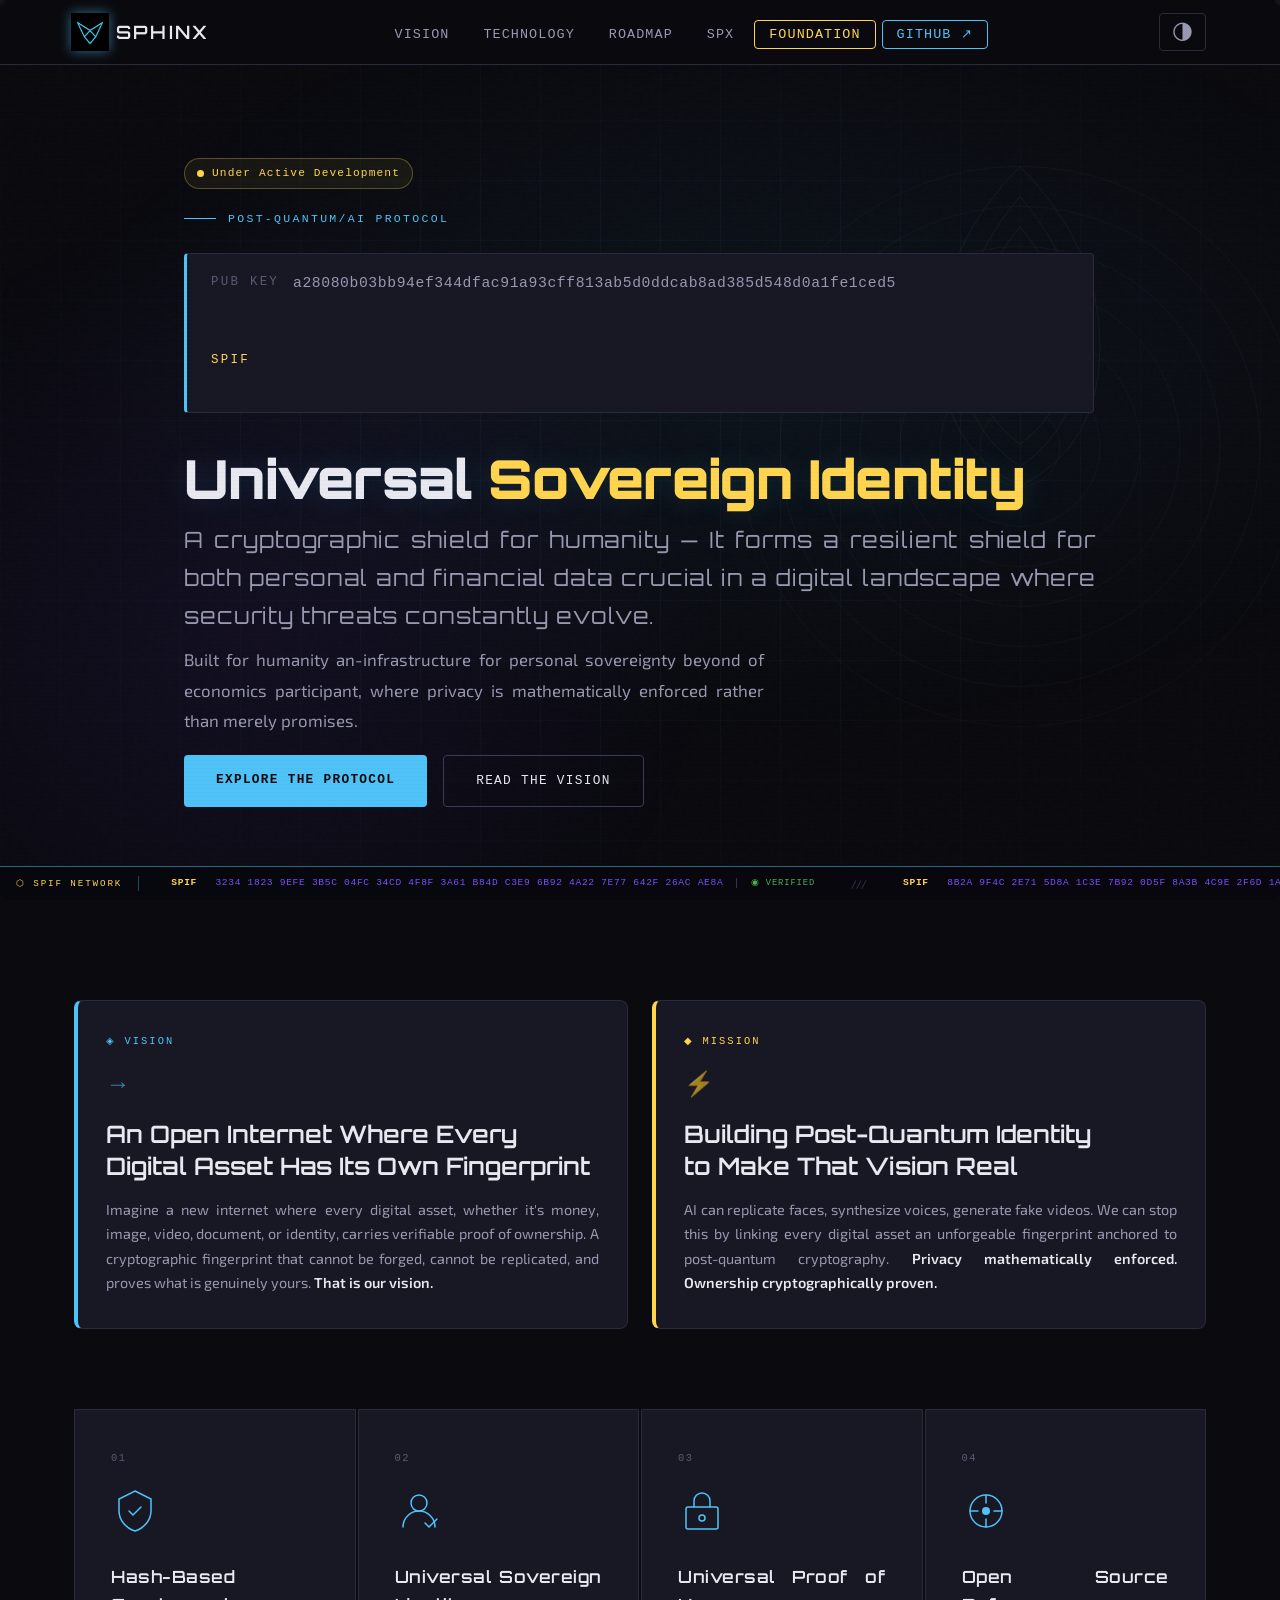
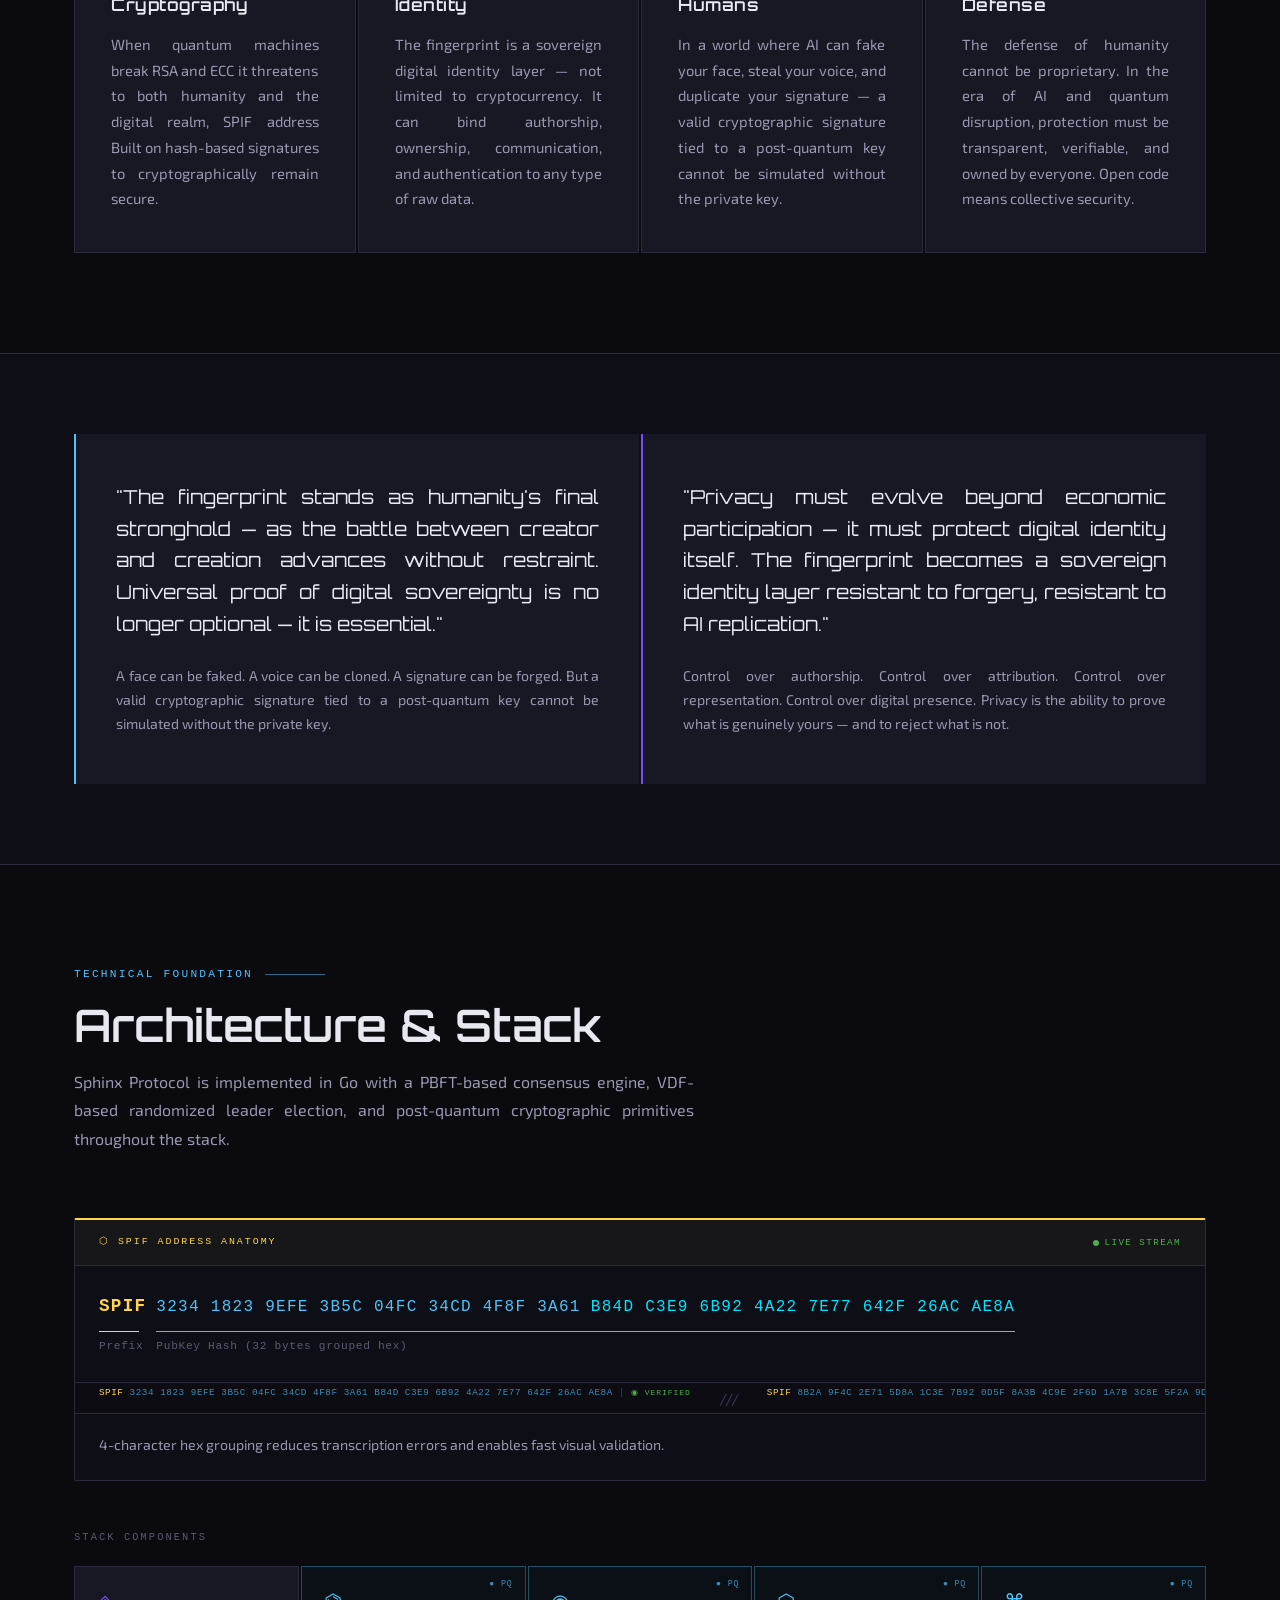
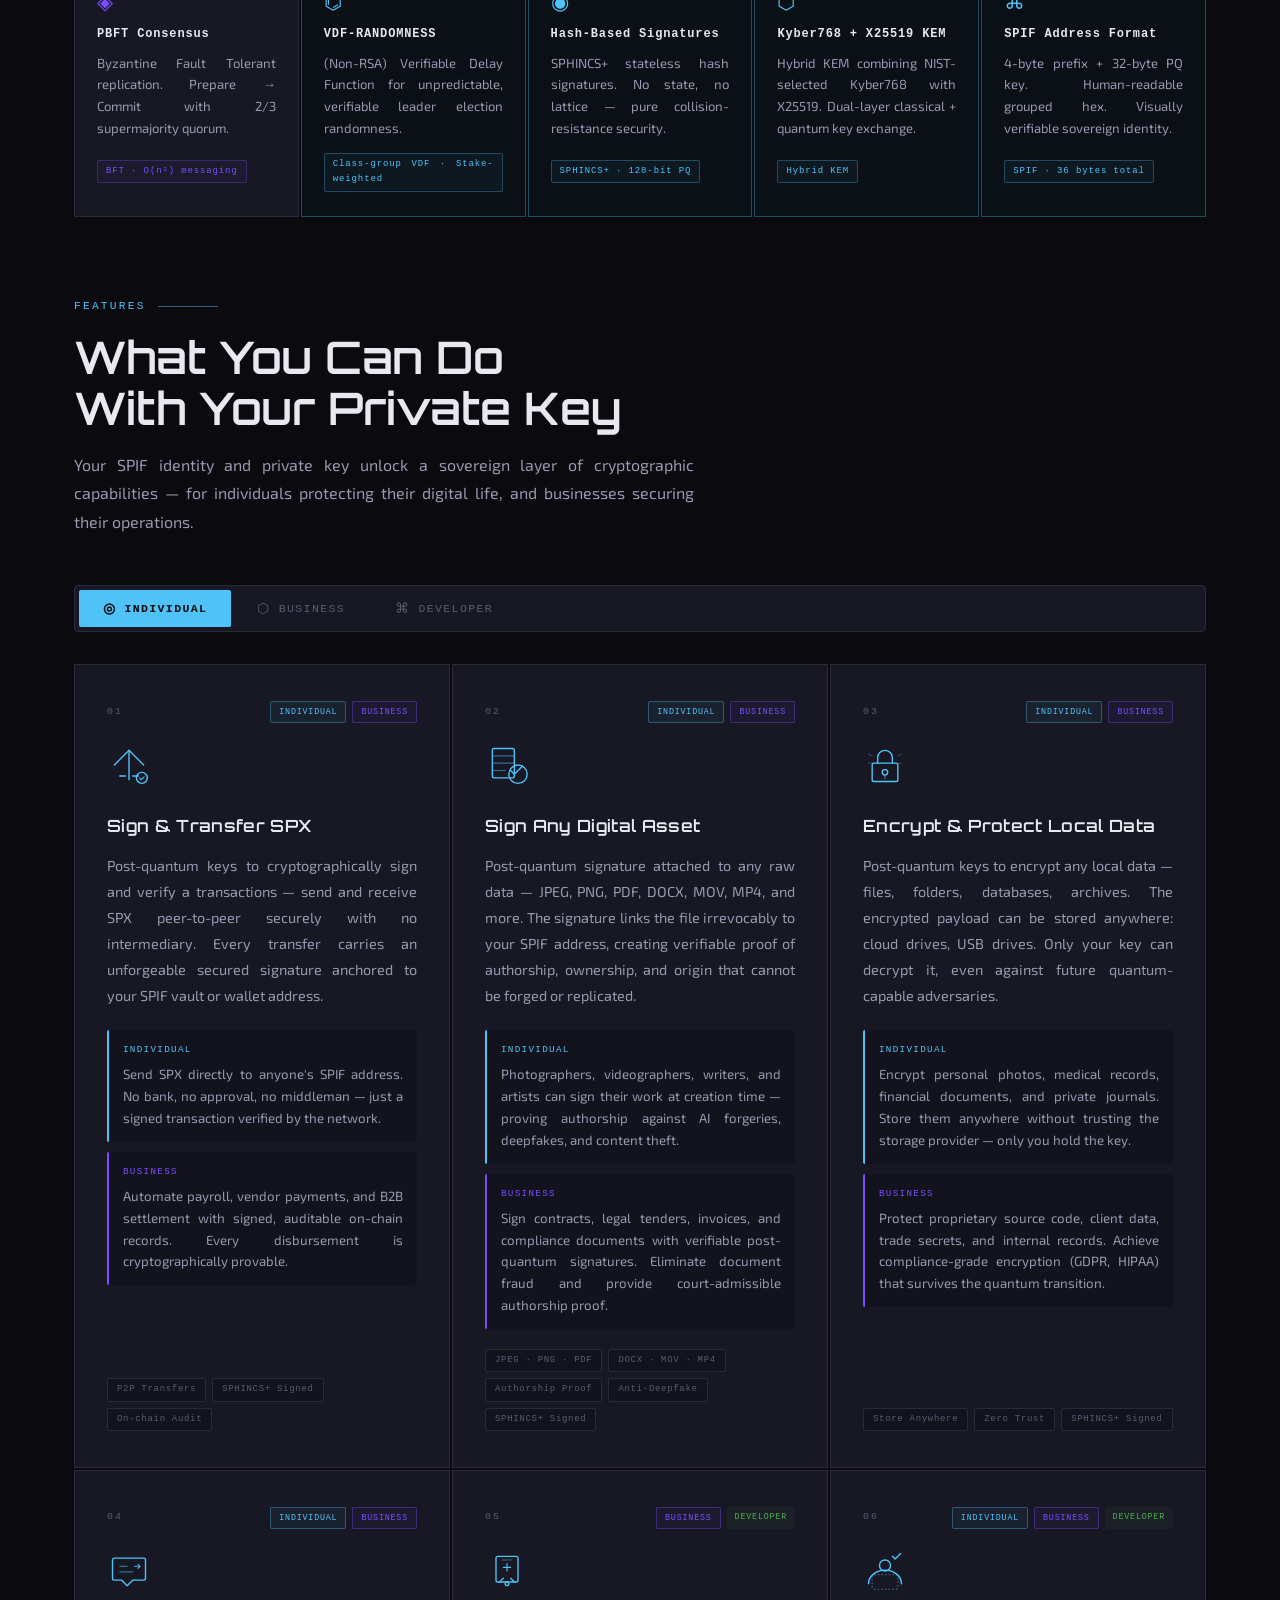
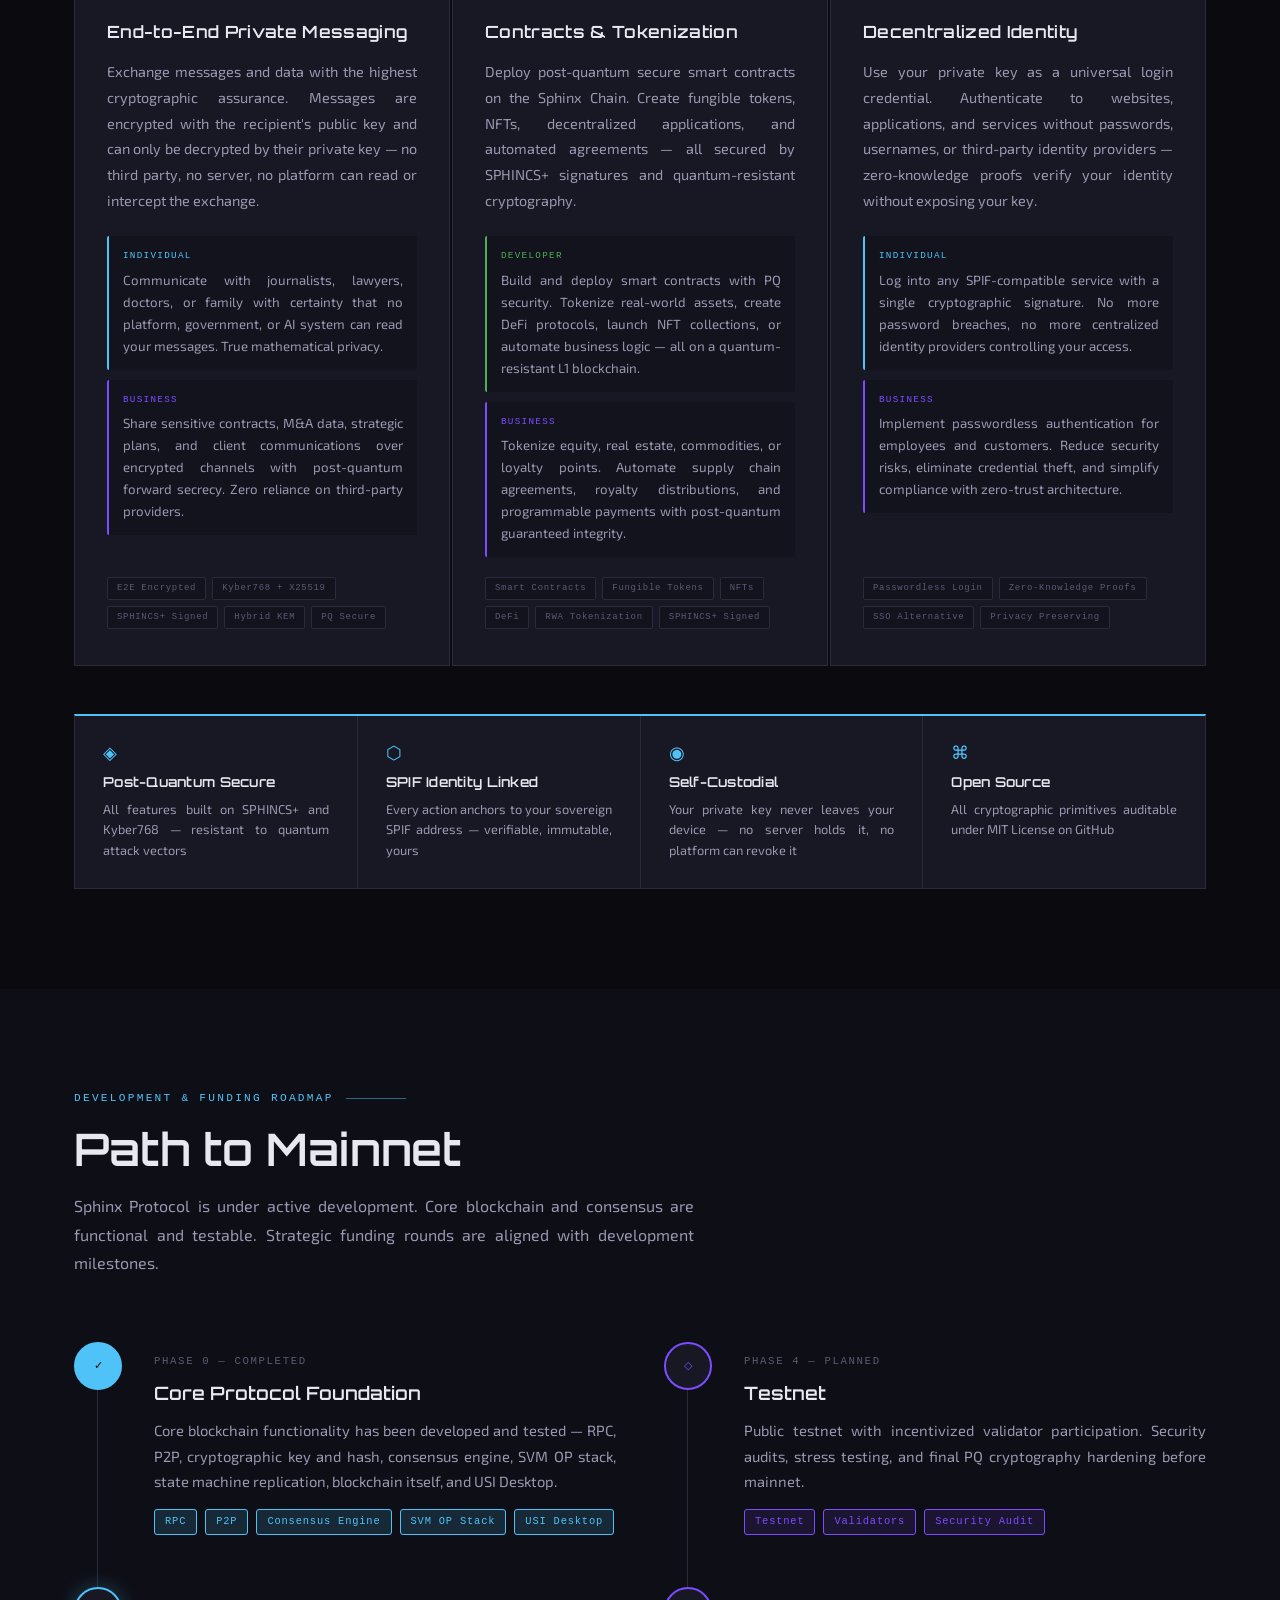
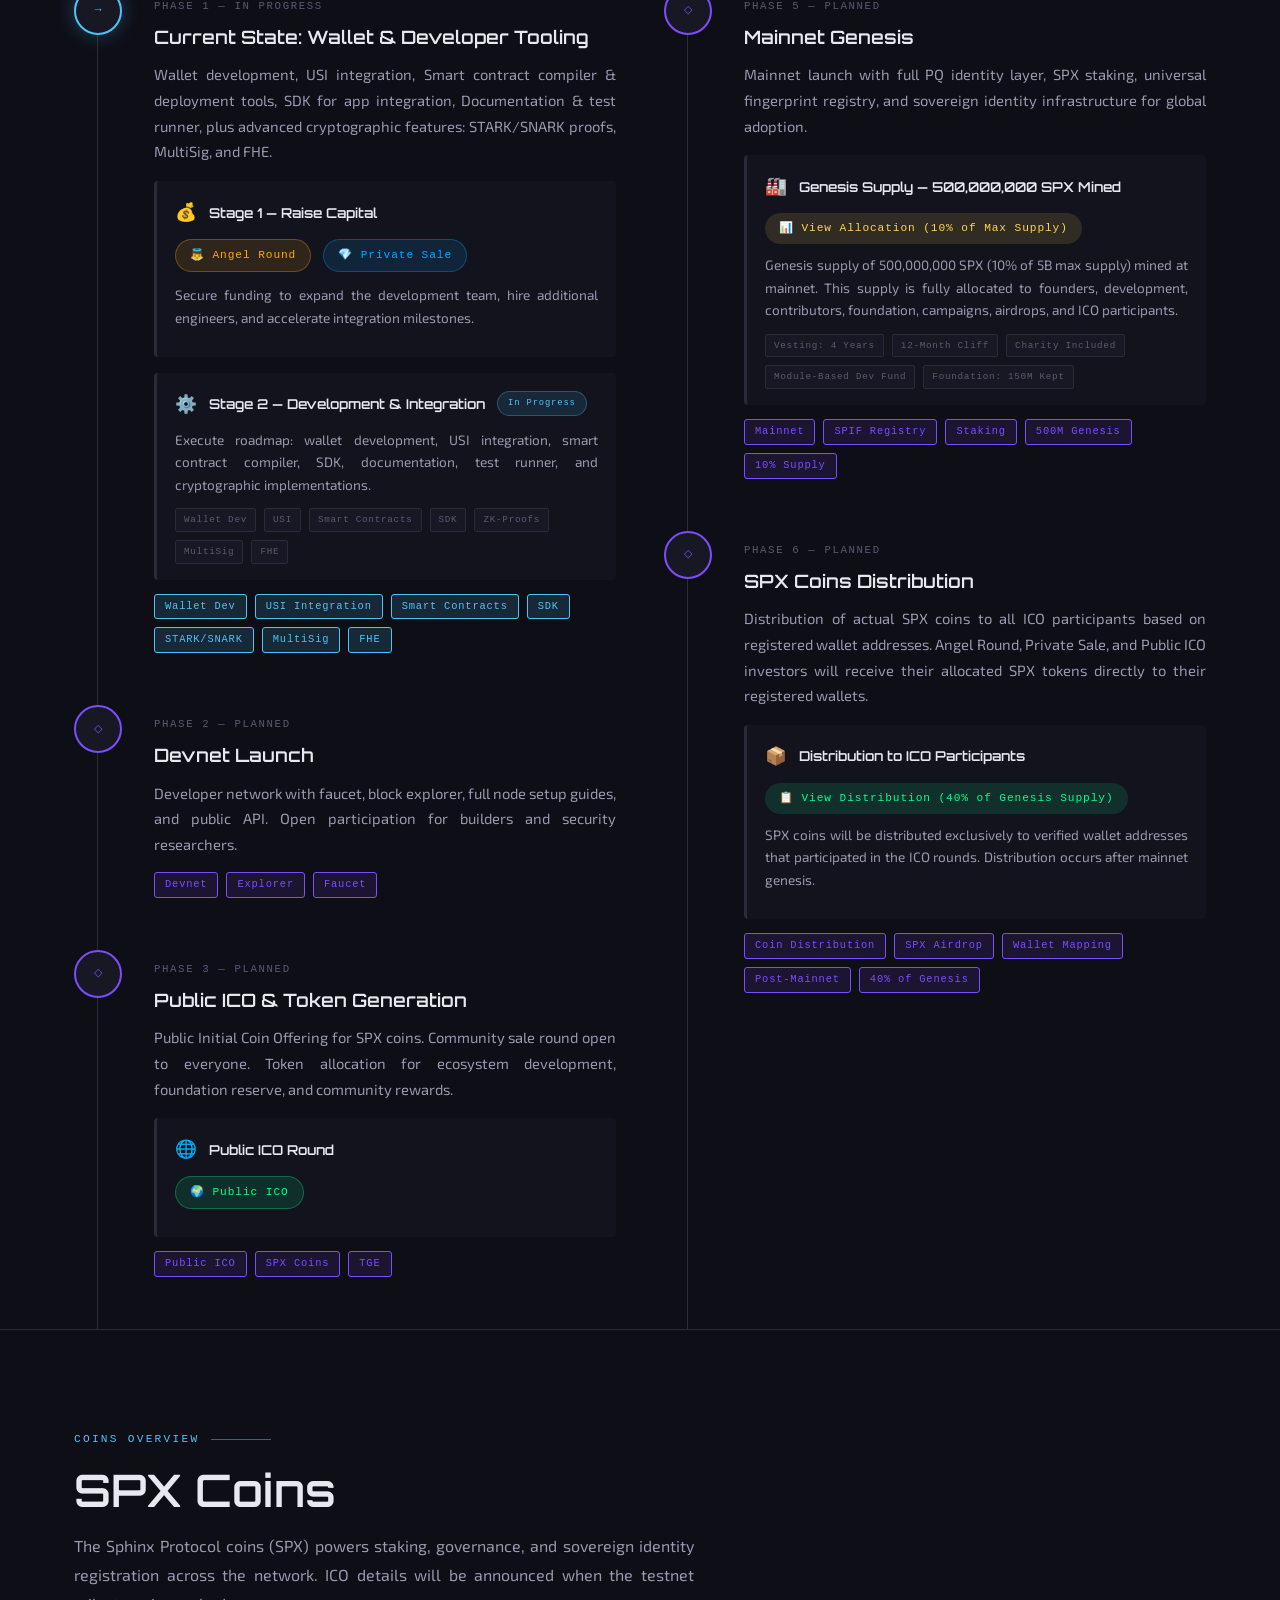
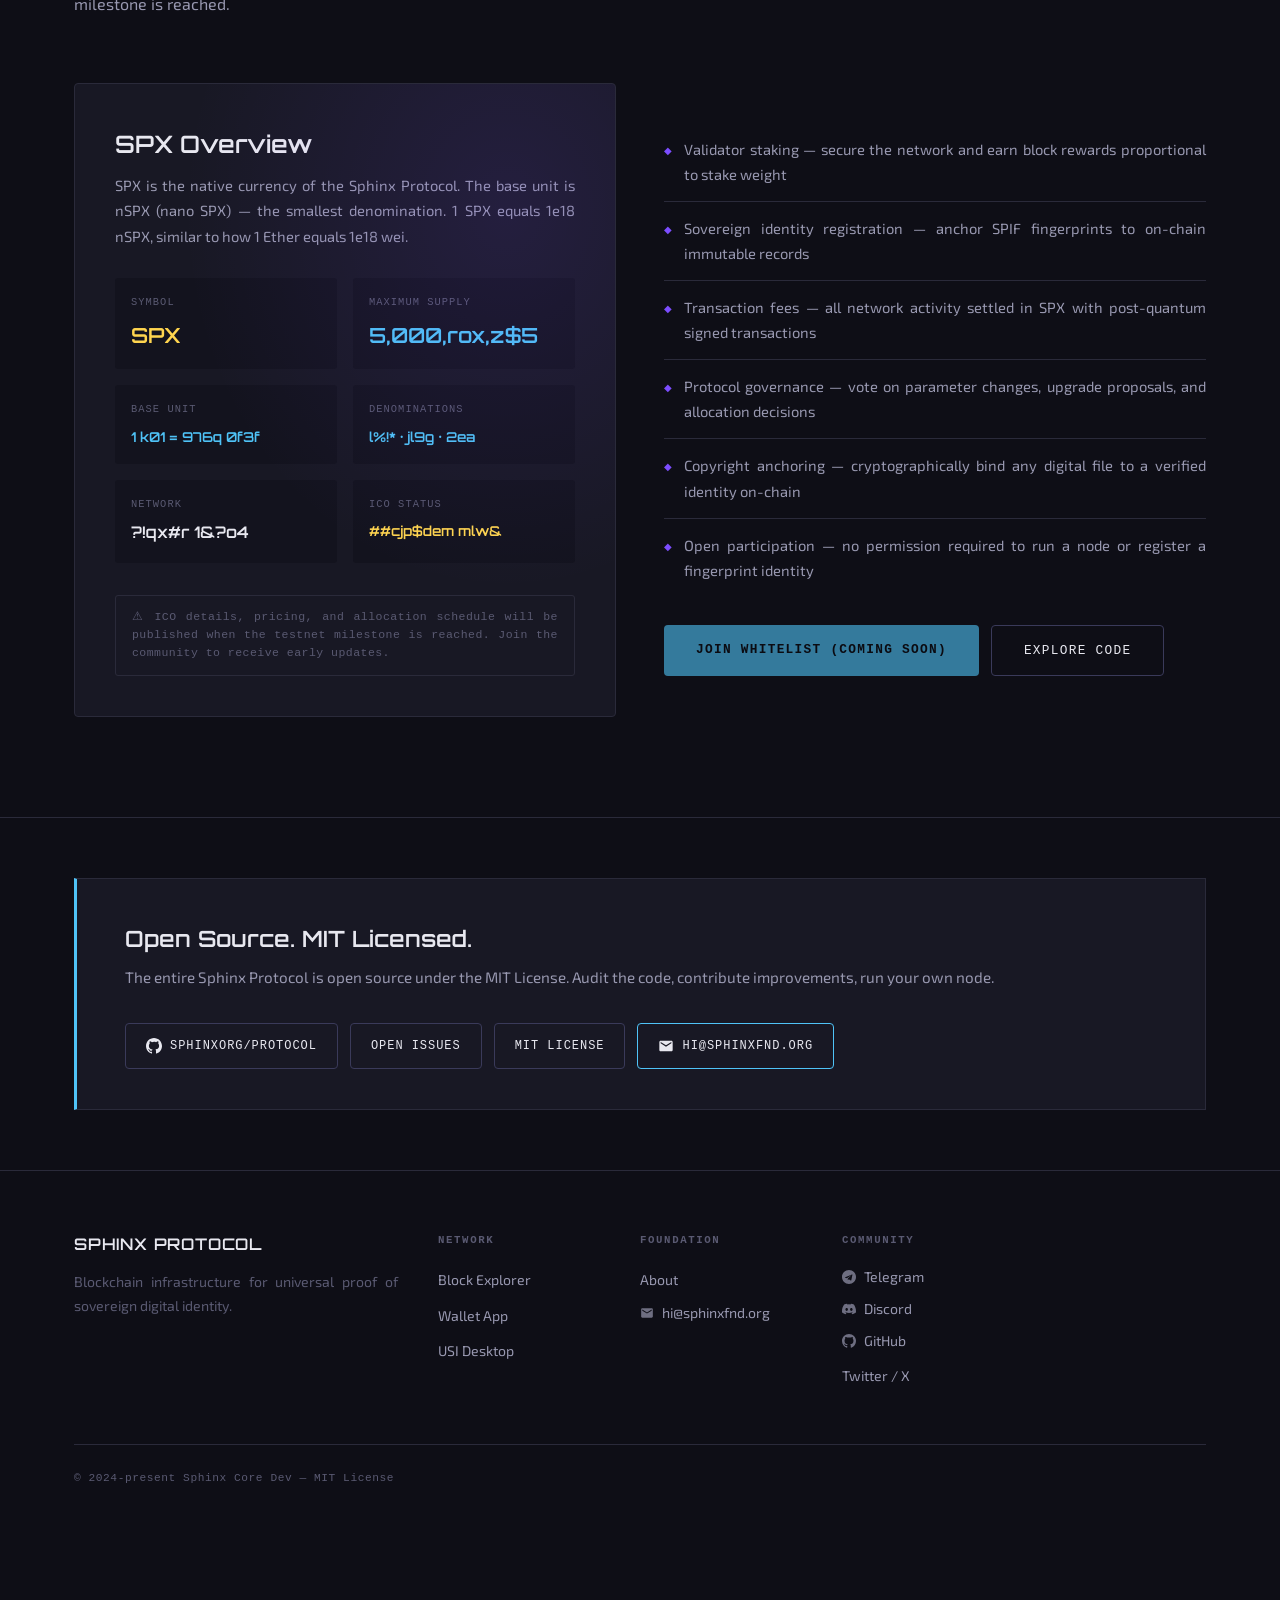
==== commit 304eb656: "Update index.html" ====
--- a/index.html
+++ b/index.html
@@ -796,7 +796,7 @@
               </div>
               <p class="stage-desc">Secure funding to expand the development team, hire additional engineers, and accelerate integration milestones.</p>
               
-              <!-- Angel Round Dropdown -->
+              <!-- Angel Round Dropdown - UPDATED -->
               <div id="angel-round-details" class="funding-dropdown">
                 <div class="dropdown-header">
                   <span class="dropdown-icon">👼</span>
@@ -810,15 +810,19 @@
                   </div>
                   <div class="dropdown-section">
                     <span class="dropdown-label">SPX Allocation</span>
-                    <span class="dropdown-value highlight">100,000,000 SPX</span>
+                    <span class="dropdown-value highlight">30,000,000 SPX</span>
                   </div>
                   <div class="dropdown-section">
                     <span class="dropdown-label">Target Raise</span>
-                    <span class="dropdown-value highlight">$6,000,000 USD</span>
+                    <span class="dropdown-value highlight">$1,800,000 USD</span>
                   </div>
                   <div class="dropdown-section">
                     <span class="dropdown-label">Target Audience</span>
                     <span class="dropdown-value">Early-stage investors, crypto angels, family offices</span>
+                  </div>
+                  <div class="dropdown-section">
+                    <span class="dropdown-label">Source</span>
+                    <span class="dropdown-value">Founder (5M) + Co-founders (10M) + Development Fund (10M) + Contributors (5M)</span>
                   </div>
                   <div class="dropdown-section">
                     <span class="dropdown-label">Vesting Terms</span>
@@ -839,7 +843,7 @@
                 </div>
               </div>
 
-              <!-- Private Sale Dropdown -->
+              <!-- Private Sale Dropdown - UPDATED -->
               <div id="private-sale-details" class="funding-dropdown">
                 <div class="dropdown-header">
                   <span class="dropdown-icon">💎</span>
@@ -849,19 +853,23 @@
                 <div class="dropdown-content">
                   <div class="dropdown-section">
                     <span class="dropdown-label">Price per SPX</span>
-                    <span class="dropdown-value highlight">$0.24 USD</span>
+                    <span class="dropdown-value highlight">$0.18 USD</span>
                   </div>
                   <div class="dropdown-section">
                     <span class="dropdown-label">SPX Allocation</span>
-                    <span class="dropdown-value highlight">200,000,000 SPX</span>
+                    <span class="dropdown-value highlight">70,000,000 SPX</span>
                   </div>
                   <div class="dropdown-section">
                     <span class="dropdown-label">Target Raise</span>
-                    <span class="dropdown-value highlight">$48,000,000 USD</span>
+                    <span class="dropdown-value highlight">$12,600,000 USD</span>
                   </div>
                   <div class="dropdown-section">
                     <span class="dropdown-label">Target Audience</span>
                     <span class="dropdown-value">Strategic partners, VC funds, institutional investors</span>
+                  </div>
+                  <div class="dropdown-section">
+                    <span class="dropdown-label">Source</span>
+                    <span class="dropdown-value">Development Fund (30M) + Contributors (10M) + Campaigns (20M) + Public ICO Pool (10M)</span>
                   </div>
                   <div class="dropdown-section">
                     <span class="dropdown-label">Vesting Terms</span>
@@ -935,7 +943,7 @@
             <div class="roadmap-title">Public ICO & Token Generation</div>
             <p class="roadmap-desc">Public Initial Coin Offering for SPX coins. Community sale round open to everyone. Token allocation for ecosystem development, foundation reserve, and community rewards.</p>
             
-            <!-- Public ICO Details with Expandable Badge -->
+            <!-- Public ICO Details with Expandable Badge - UPDATED -->
             <div class="phase-stage">
               <div class="stage-header">
                 <span class="stage-icon">🌐</span>
@@ -945,7 +953,7 @@
                 <span class="funding-badge public expandable" data-target="public-ico-details">🌍 Public ICO</span>
               </div>
               
-              <!-- Public ICO Dropdown -->
+              <!-- Public ICO Dropdown - UPDATED -->
               <div id="public-ico-details" class="funding-dropdown">
                 <div class="dropdown-header">
                   <span class="dropdown-icon">🌍</span>
@@ -955,19 +963,23 @@
                 <div class="dropdown-content">
                   <div class="dropdown-section">
                     <span class="dropdown-label">Price per SPX</span>
-                    <span class="dropdown-value highlight">$0.528 USD</span>
+                    <span class="dropdown-value highlight">$0.36 USD</span>
                   </div>
                   <div class="dropdown-section">
                     <span class="dropdown-label">SPX Allocation</span>
-                    <span class="dropdown-value highlight">450,000,000 SPX</span>
+                    <span class="dropdown-value highlight">100,000,000 SPX</span>
                   </div>
                   <div class="dropdown-section">
                     <span class="dropdown-label">Target Raise</span>
-                    <span class="dropdown-value highlight">$237,600,000 USD</span>
+                    <span class="dropdown-value highlight">$36,000,000 USD</span>
                   </div>
                   <div class="dropdown-section">
                     <span class="dropdown-label">Target Audience</span>
                     <span class="dropdown-value">General public, community members, retail investors</span>
+                  </div>
+                  <div class="dropdown-section">
+                    <span class="dropdown-label">Source</span>
+                    <span class="dropdown-value">Public ICO Pool (90M) + Development Fund (10M)</span>
                   </div>
                   <div class="dropdown-section">
                     <span class="dropdown-label">Vesting Terms</span>
@@ -1013,7 +1025,7 @@
           </div>
         </div>
 
-        <!-- PHASE 5 - MAINNET GENESIS WITH EXPANDABLE ALLOCATION (UPDATED FOUNDER ALLOCATIONS) -->
+        <!-- PHASE 5 - MAINNET GENESIS WITH EXPANDABLE ALLOCATION - UPDATED -->
         <div class="roadmap-item reveal">
           <div class="roadmap-dot planned">◇</div>
           <div class="roadmap-body">
@@ -1021,16 +1033,16 @@
             <div class="roadmap-title">Mainnet Genesis</div>
             <p class="roadmap-desc">Mainnet launch with full PQ identity layer, SPX staking, universal fingerprint registry, and sovereign identity infrastructure for global adoption.</p>
             
-            <!-- Inside Phase 5 - Genesis Supply -->
+            <!-- Inside Phase 5 - Genesis Supply - UPDATED -->
             <div class="phase-stage">
               <div class="stage-header">
                 <span class="stage-icon">🏭</span>
-                <span class="stage-title">Genesis Supply — 1,240,000,000 SPX Mined</span>
-                <span class="funding-badge genesis expandable" data-target="genesis-supply-details">📊 View Allocation (24.8% of Max Supply)</span>
+                <span class="stage-title">Genesis Supply — 500,000,000 SPX Mined</span>
+                <span class="funding-badge genesis expandable" data-target="genesis-supply-details">📊 View Allocation (10% of Max Supply)</span>
               </div>
-              <p class="stage-desc">Genesis supply of 1,240,000,000 SPX (24.8% of 5B max supply) mined at mainnet. This supply is fully allocated to founders, development, contributors, foundation, campaigns, and ICO participants.</p>
+              <p class="stage-desc">Genesis supply of 500,000,000 SPX (10% of 5B max supply) mined at mainnet. This supply is fully allocated to founders, development, contributors, foundation, campaigns, airdrops, and ICO participants.</p>
               
-              <!-- Genesis Supply Dropdown -->
+              <!-- Genesis Supply Dropdown - UPDATED -->
               <div id="genesis-supply-details" class="funding-dropdown">
                 <div class="dropdown-header">
                   <span class="dropdown-icon">🏭</span>
@@ -1044,134 +1056,110 @@
                       <span>SPX</span>
                       <span>% of Genesis</span>
                       <span>% of Max Supply</span>
-                      <span>Terms</span>
+                      <span>Sold?</span>
                     </div>
                     
                     <div class="allocation-item">
                       <span class="alloc-label">Public ICO</span>
-                      <span class="alloc-value">450,000,000</span>
-                      <span class="alloc-percent">36.3%</span>
-                      <span class="alloc-usd">9%</span>
-                      <span class="alloc-terms">No vesting — immediate TGE</span>
+                      <span class="alloc-value">100,000,000</span>
+                      <span class="alloc-percent">20%</span>
+                      <span class="alloc-usd">2%</span>
+                      <span class="alloc-terms">✅ 100% Sold</span>
                     </div>
                     
                     <div class="allocation-item">
                       <span class="alloc-label">Private Sale</span>
-                      <span class="alloc-value">200,000,000</span>
-                      <span class="alloc-percent">16.1%</span>
-                      <span class="alloc-usd">4%</span>
-                      <span class="alloc-terms">3 mo cliff + 12 mo vesting</span>
+                      <span class="alloc-value">70,000,000</span>
+                      <span class="alloc-percent">14%</span>
+                      <span class="alloc-usd">1.4%</span>
+                      <span class="alloc-terms">✅ 100% Sold</span>
                     </div>
                     
                     <div class="allocation-item">
                       <span class="alloc-label">Angel Round</span>
-                      <span class="alloc-value">100,000,000</span>
-                      <span class="alloc-percent">8.1%</span>
-                      <span class="alloc-usd">2%</span>
-                      <span class="alloc-terms">6 mo cliff + 18 mo vesting</span>
+                      <span class="alloc-value">30,000,000</span>
+                      <span class="alloc-percent">6%</span>
+                      <span class="alloc-usd">0.6%</span>
+                      <span class="alloc-terms">✅ 100% Sold</span>
                     </div>
                     
                     <div class="allocation-item">
                       <span class="alloc-label">Founder (Lead)</span>
-                      <span class="alloc-value">30,000,000</span>
-                      <span class="alloc-percent">2.42%</span>
-                      <span class="alloc-usd">0.60%</span>
-                      <span class="alloc-terms">3 years vesting, quarterly + charity</span>
+                      <span class="alloc-value">10,000,000</span>
+                      <span class="alloc-percent">2%</span>
+                      <span class="alloc-usd">0.2%</span>
+                      <span class="alloc-terms">❌ 0% Sold (Vesting)</span>
                     </div>
 
                     <div class="allocation-item">
-                      <span class="alloc-label">Co-founder 1</span>
-                      <span class="alloc-value">23,750,000</span>
-                      <span class="alloc-percent">1.915%</span>
-                      <span class="alloc-usd">0.475%</span>
-                      <span class="alloc-terms">3 years vesting, quarterly + charity</span>
-                    </div>
-
-                    <div class="allocation-item">
-                      <span class="alloc-label">Co-founder 2</span>
-                      <span class="alloc-value">23,750,000</span>
-                      <span class="alloc-percent">1.915%</span>
-                      <span class="alloc-usd">0.475%</span>
-                      <span class="alloc-terms">3 years vesting, quarterly + charity</span>
-                    </div>
-
-                    <div class="allocation-item">
-                      <span class="alloc-label">Co-founder 3</span>
-                      <span class="alloc-value">23,750,000</span>
-                      <span class="alloc-percent">1.915%</span>
-                      <span class="alloc-usd">0.475%</span>
-                      <span class="alloc-terms">3 years vesting, quarterly + charity</span>
-                    </div>
-
-                    <div class="allocation-item">
-                      <span class="alloc-label">Co-founder 4</span>
-                      <span class="alloc-value">23,750,000</span>
-                      <span class="alloc-percent">1.915%</span>
-                      <span class="alloc-usd">0.475%</span>
-                      <span class="alloc-terms">3 years vesting, quarterly + charity</span>
+                      <span class="alloc-label">Co-founders (4)</span>
+                      <span class="alloc-value">40,000,000</span>
+                      <span class="alloc-percent">8%</span>
+                      <span class="alloc-usd">0.8%</span>
+                      <span class="alloc-terms">❌ 0% Sold (Vesting)</span>
                     </div>
                     
                     <div class="allocation-item">
                       <span class="alloc-label">Development Fund</span>
-                      <span class="alloc-value">130,000,000</span>
-                      <span class="alloc-percent">10.5%</span>
-                      <span class="alloc-usd">2.6%</span>
-                      <span class="alloc-terms">Paid per module — 2,000+ modules</span>
+                      <span class="alloc-value">100,000,000</span>
+                      <span class="alloc-percent">20%</span>
+                      <span class="alloc-usd">2%</span>
+                      <span class="alloc-terms">✅ 50% Sold / 50% Kept</span>
                     </div>
                     
                     <div class="allocation-item">
                       <span class="alloc-label">Contributors</span>
-                      <span class="alloc-value">90,000,000</span>
-                      <span class="alloc-percent">7.3%</span>
-                      <span class="alloc-usd">1.8%</span>
-                      <span class="alloc-terms">Legal, Advisors, CSO, Partners, Mgrs</span>
+                      <span class="alloc-value">40,000,000</span>
+                      <span class="alloc-percent">8%</span>
+                      <span class="alloc-usd">0.8%</span>
+                      <span class="alloc-terms">✅ 37.5% Sold / 62.5% Kept</span>
                     </div>
                     
                     <div class="allocation-item">
                       <span class="alloc-label">SPHINX Foundation</span>
-                      <span class="alloc-value">90,000,000</span>
-                      <span class="alloc-percent">7.3%</span>
-                      <span class="alloc-usd">1.8%</span>
-                      <span class="alloc-terms">Ecosystem & sustainability support</span>
+                      <span class="alloc-value">150,000,000</span>
+                      <span class="alloc-percent">30%</span>
+                      <span class="alloc-usd">3%</span>
+                      <span class="alloc-terms">❌ 0% Sold (Ecosystem)</span>
                     </div>
                     
                     <div class="allocation-item">
                       <span class="alloc-label">Campaigns</span>
-                      <span class="alloc-value">35,000,000</span>
-                      <span class="alloc-percent">2.8%</span>
-                      <span class="alloc-usd">0.7%</span>
-                      <span class="alloc-terms">Outreach, partnerships, awareness</span>
+                      <span class="alloc-value">20,000,000</span>
+                      <span class="alloc-percent">4%</span>
+                      <span class="alloc-usd">0.4%</span>
+                      <span class="alloc-terms">✅ 100% Sold</span>
                     </div>
                     
                     <div class="allocation-item">
                       <span class="alloc-label">Community Airdrops</span>
-                      <span class="alloc-value">20,000,000</span>
-                      <span class="alloc-percent">1.6%</span>
-                      <span class="alloc-usd">0.4%</span>
-                      <span class="alloc-terms">User engagement & adoption</span>
+                      <span class="alloc-value">40,000,000</span>
+                      <span class="alloc-percent">8%</span>
+                      <span class="alloc-usd">0.8%</span>
+                      <span class="alloc-terms">❌ 0% Sold (Free)</span>
                     </div>
                     
                     <div class="allocation-total">
                       <span>Total Genesis Supply</span>
-                      <span>1,240,000,000 SPX</span>
+                      <span>500,000,000 SPX</span>
                       <span>100%</span>
-                      <span>24.8% of Max Supply</span>
-                      <span>Fully Allocated</span>
+                      <span>10% of Max Supply</span>
+                      <span>200M Sold / 300M Kept</span>
                     </div>
                   </div>
                   
                   <p class="stage-desc" style="margin-top: 12px; font-size: 0.75rem; color: var(--text3);">
-                    <strong>Note:</strong> The remaining 75.2% (3,760,000,000 SPX) will be mined progressively through network participation, staking rewards, and ecosystem incentives.
+                    <strong>Note:</strong> The remaining 90% (4,500,000,000 SPX) will be mined progressively through network participation, staking rewards, and ecosystem incentives over 10+ years with a halving-like mechanism every 2 years.
                   </p>
                 </div>
               </div>
               
               <div class="stage-details">
-                <span class="stage-detail">Vesting: 3 Years</span>
-                <span class="stage-detail">Quarterly Unlocks</span>
+                <span class="stage-detail">Vesting: 4 Years</span>
+                <span class="stage-detail">12-Month Cliff</span>
                 <span class="stage-detail">Charity Included</span>
                 <span class="stage-detail">Module-Based Dev Fund</span>
-                <span class="stage-detail">Ecosystem Support</span>
+                <span class="stage-detail">Foundation: 150M Kept</span>
               </div>
             </div>
 
@@ -1179,13 +1167,13 @@
               <span class="tag planned">Mainnet</span>
               <span class="tag planned">SPIF Registry</span>
               <span class="tag planned">Staking</span>
-              <span class="tag planned">1.24B Genesis</span>
-              <span class="tag planned">24.8% Supply</span>
+              <span class="tag planned">500M Genesis</span>
+              <span class="tag planned">10% Supply</span>
             </div>
           </div>
         </div>
 
-        <!-- PHASE 6 - SPX DISTRIBUTION FROM GENESIS SUPPLY -->
+        <!-- PHASE 6 - SPX DISTRIBUTION - UPDATED -->
         <div class="roadmap-item reveal">
           <div class="roadmap-dot planned">◇</div>
           <div class="roadmap-body">
@@ -1193,16 +1181,16 @@
             <div class="roadmap-title">SPX Coins Distribution</div>
             <p class="roadmap-desc">Distribution of actual SPX coins to all ICO participants based on registered wallet addresses. Angel Round, Private Sale, and Public ICO investors will receive their allocated SPX tokens directly to their registered wallets.</p>
             
-            <!-- Distribution Details - Expandable Dropdown -->
+            <!-- Distribution Details - Expandable Dropdown - UPDATED -->
             <div class="phase-stage">
               <div class="stage-header">
                 <span class="stage-icon">📦</span>
                 <span class="stage-title">Distribution to ICO Participants</span>
-                <span class="funding-badge distribution expandable" data-target="distribution-details">📋 View Distribution (60.5% of Genesis Supply)</span>
+                <span class="funding-badge distribution expandable" data-target="distribution-details">📋 View Distribution (40% of Genesis Supply)</span>
               </div>
               <p class="stage-desc">SPX coins will be distributed exclusively to verified wallet addresses that participated in the ICO rounds. Distribution occurs after mainnet genesis.</p>
               
-              <!-- Distribution Details Dropdown -->
+              <!-- Distribution Details Dropdown - UPDATED -->
               <div id="distribution-details" class="funding-dropdown">
                 <div class="dropdown-header">
                   <span class="dropdown-icon">📦</span>
@@ -1211,25 +1199,25 @@
                 </div>
                 <div class="dropdown-content">
                   <p class="stage-desc" style="margin-bottom: 12px; font-size: 0.8rem; color: var(--accent);">
-                    <strong>✓ 750,000,000 SPX allocated from Genesis Supply — NOT newly mined</strong>
+                    <strong>✓ 200,000,000 SPX allocated from Genesis Supply — NOT newly mined</strong>
                   </p>
                   <div class="distribution-grid">
                     <div class="distribution-item">
                       <span class="dist-label">Public ICO</span>
-                      <span class="dist-value">450,000,000 SPX</span>
-                      <span class="dist-percent">36.3% of Genesis</span>
+                      <span class="dist-value">100,000,000 SPX</span>
+                      <span class="dist-percent">20% of Genesis</span>
                       <span class="dist-status">Post-Mainnet</span>
                     </div>
                     <div class="distribution-item">
                       <span class="dist-label">Private Sale</span>
-                      <span class="dist-value">200,000,000 SPX</span>
-                      <span class="dist-percent">16.1% of Genesis</span>
+                      <span class="dist-value">70,000,000 SPX</span>
+                      <span class="dist-percent">14% of Genesis</span>
                       <span class="dist-status">Post-Mainnet</span>
                     </div>
                     <div class="distribution-item">
                       <span class="dist-label">Angel Round</span>
-                      <span class="dist-value">100,000,000 SPX</span>
-                      <span class="dist-percent">8.1% of Genesis</span>
+                      <span class="dist-value">30,000,000 SPX</span>
+                      <span class="dist-percent">6% of Genesis</span>
                       <span class="dist-status">Post-Mainnet</span>
                     </div>
                   </div>
@@ -1237,13 +1225,19 @@
                   <!-- Total Supply Info -->
                   <div class="distribution-total">
                     <span class="total-label">Total Distributed in Phase 6</span>
-                    <span class="total-value">750,000,000 SPX</span>
-                    <span class="total-percent">(60.5% of 1,240,000,000 Genesis Supply)</span>
+                    <span class="total-value">200,000,000 SPX</span>
+                    <span class="total-percent">(40% of 500,000,000 Genesis Supply)</span>
                   </div>
                   
                   <div class="terms-notice" style="margin-top: 16px;">
                     <span class="notice-icon">📋</span>
-                    <p><strong>Source:</strong> These 750,000,000 SPX are taken directly from the Genesis Supply (1,240,000,000 SPX). No new SPX are mined for ICO distribution. The remaining 490,000,000 SPX (39.5% of Genesis Supply) are allocated to founders (Lead: 40M + 3 Co-founders: ~28.33M each), development fund, contributors, foundation, campaigns, and community airdrops.</p>
+                    <p>
+                      <strong>Source Breakdown:</strong><br>
+                      • 👼 Angel Round (30M): Founder (5M) + Co-founders (10M) + Development Fund (10M) + Contributors (5M)<br>
+                      • 💎 Private Sale (70M): Development Fund (30M) + Contributors (10M) + Campaigns (20M) + Public ICO Pool (10M)<br>
+                      • 🌍 Public ICO (100M): Public ICO Pool (90M) + Development Fund (10M)<br><br>
+                      <strong>Not Sold (300M SPX kept):</strong> SPHINX Foundation (150M), Founders Vesting (35M), Development Fund Reserve (50M), Contributors Reserve (25M), Community Airdrops (40M)
+                    </p>
                   </div>
                   
                   <div class="stage-details" style="margin-top: 12px;">
@@ -1261,7 +1255,7 @@
               <span class="tag planned">SPX Airdrop</span>
               <span class="tag planned">Wallet Mapping</span>
               <span class="tag planned">Post-Mainnet</span>
-              <span class="tag planned">60.5% of Genesis</span>
+              <span class="tag planned">40% of Genesis</span>
             </div>
           </div>
         </div>
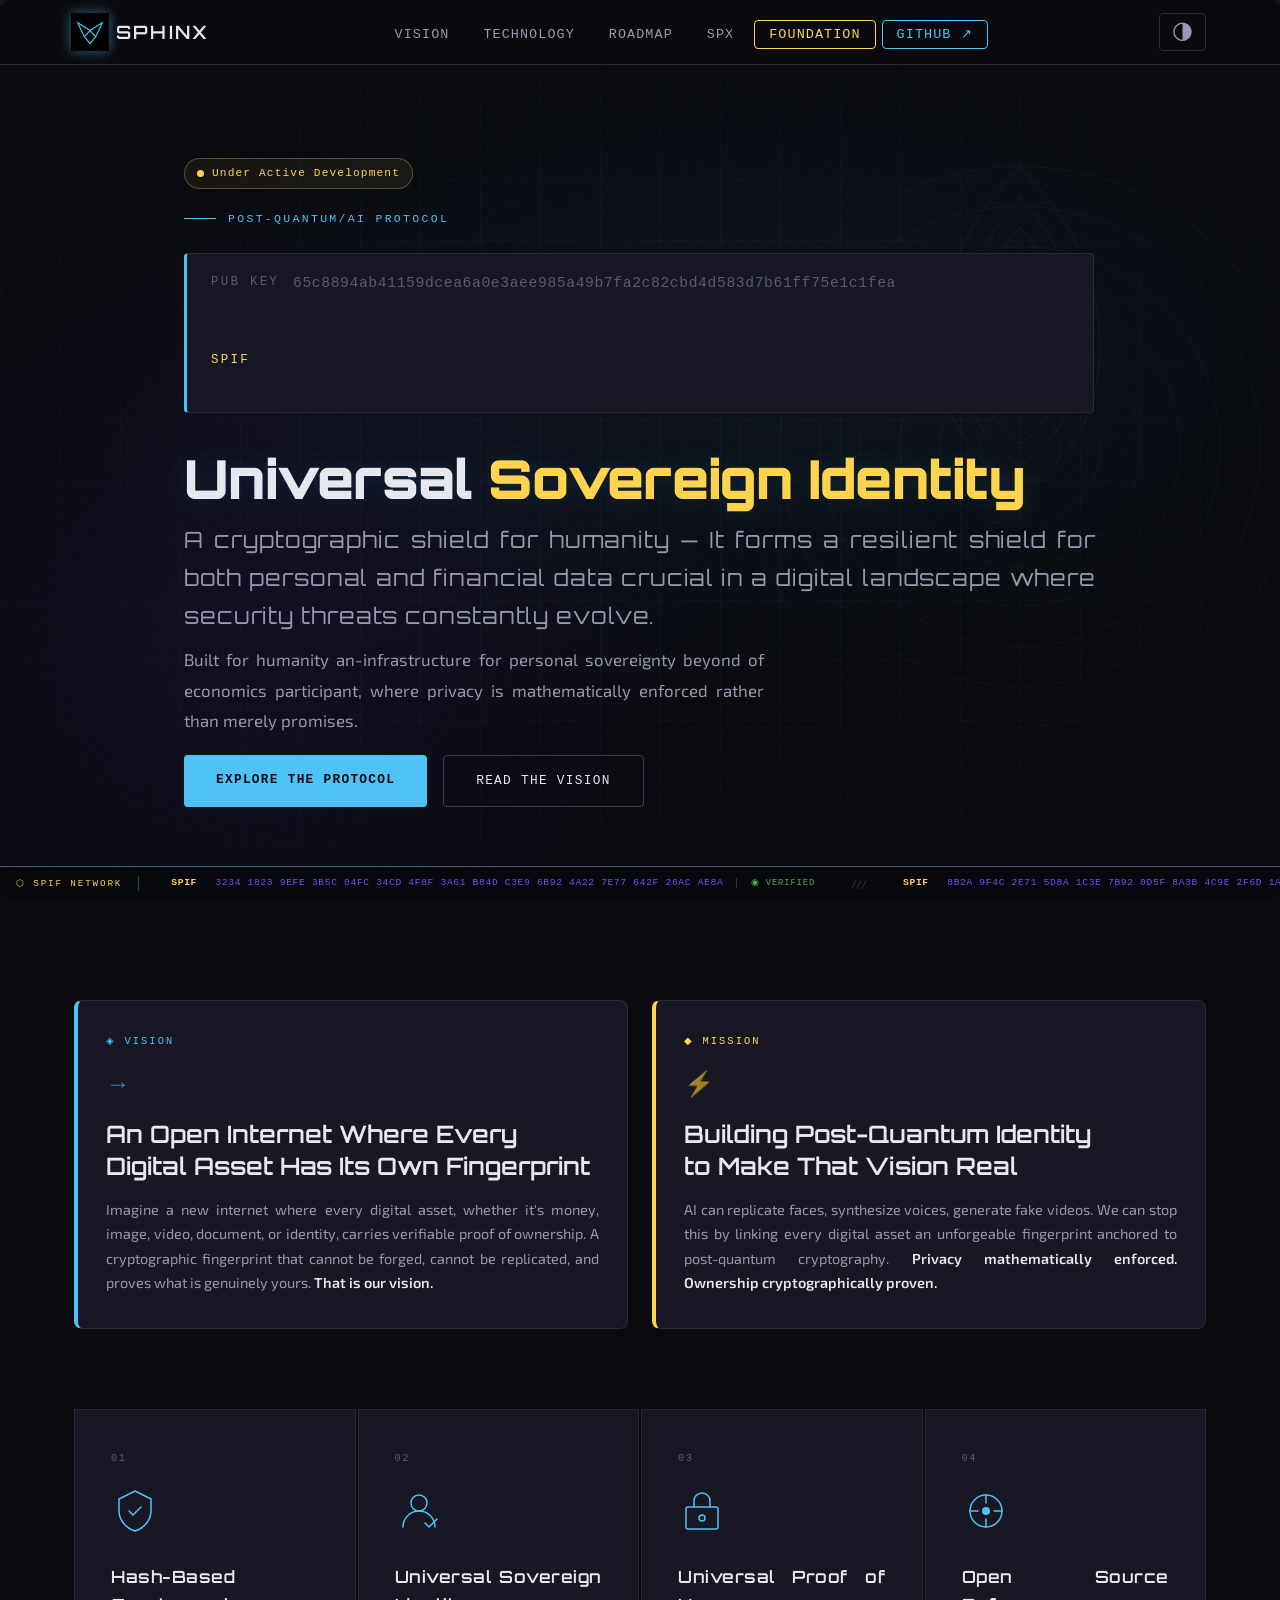
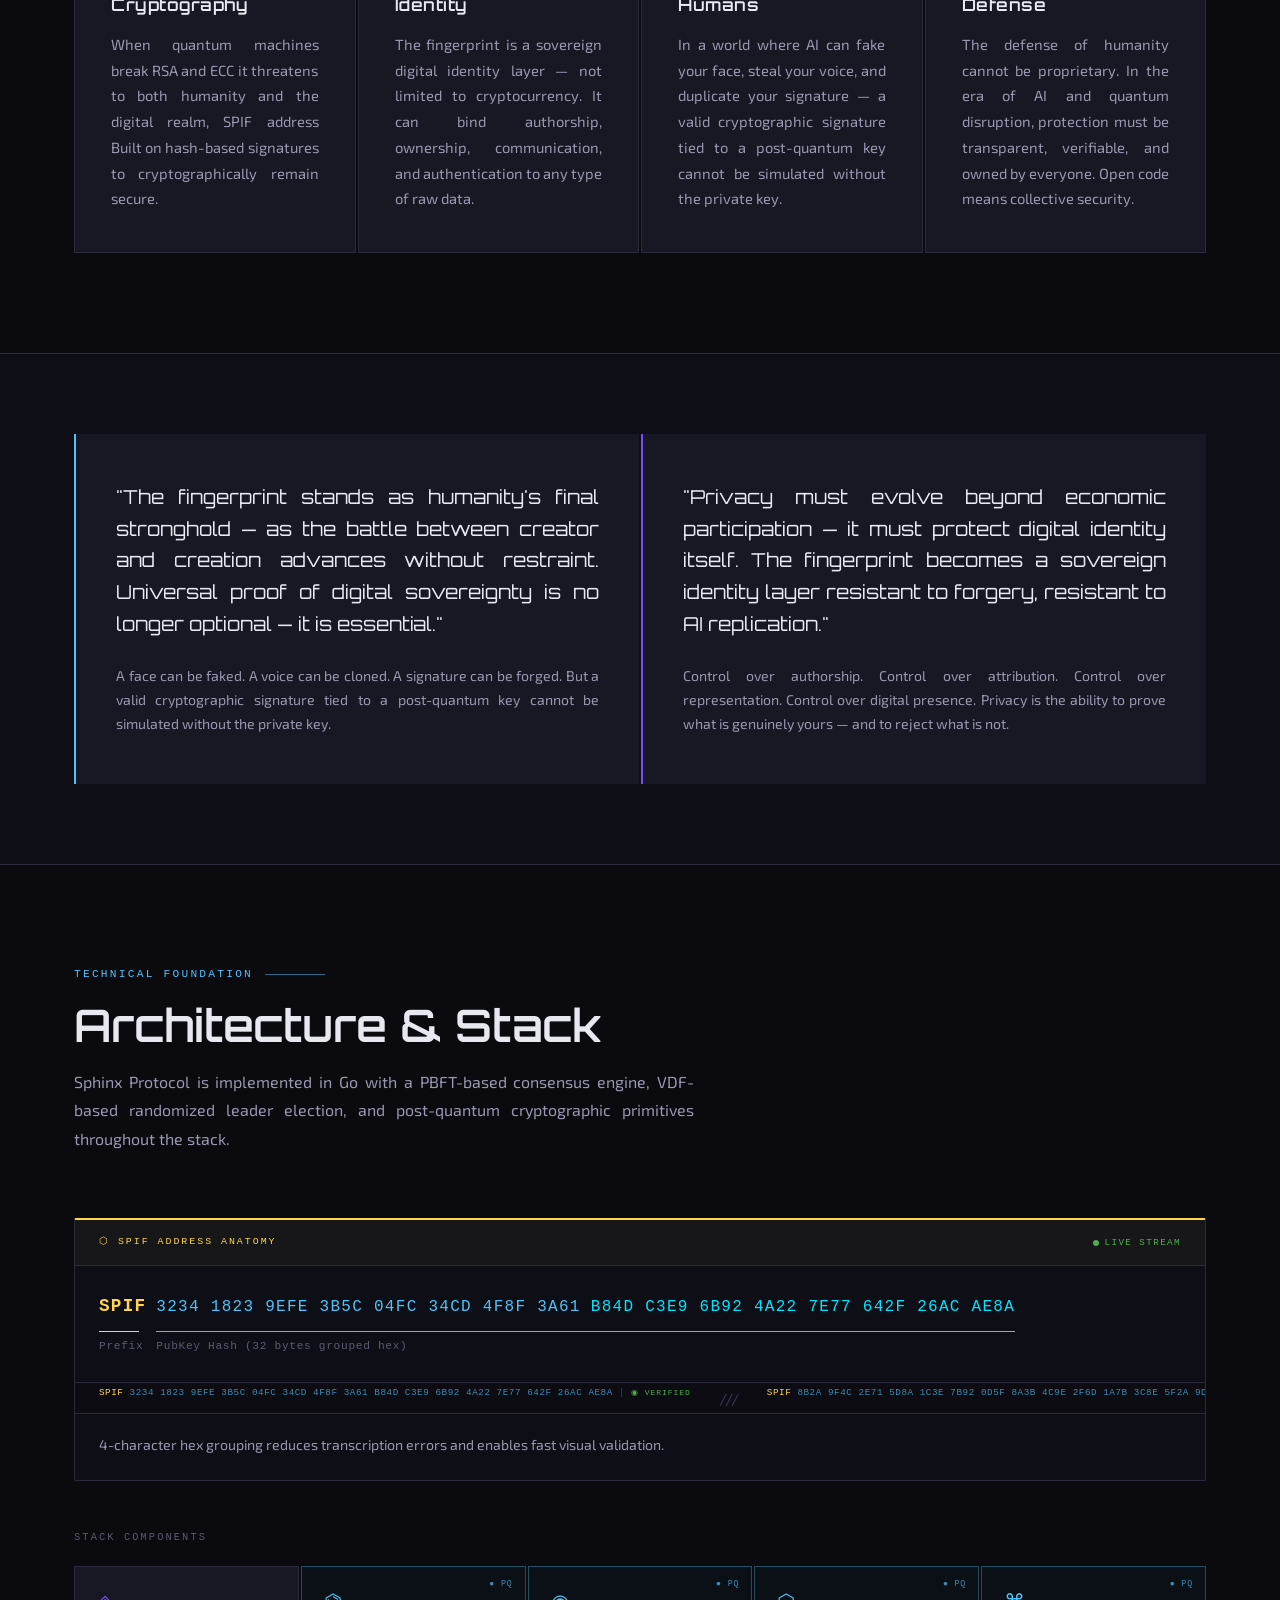
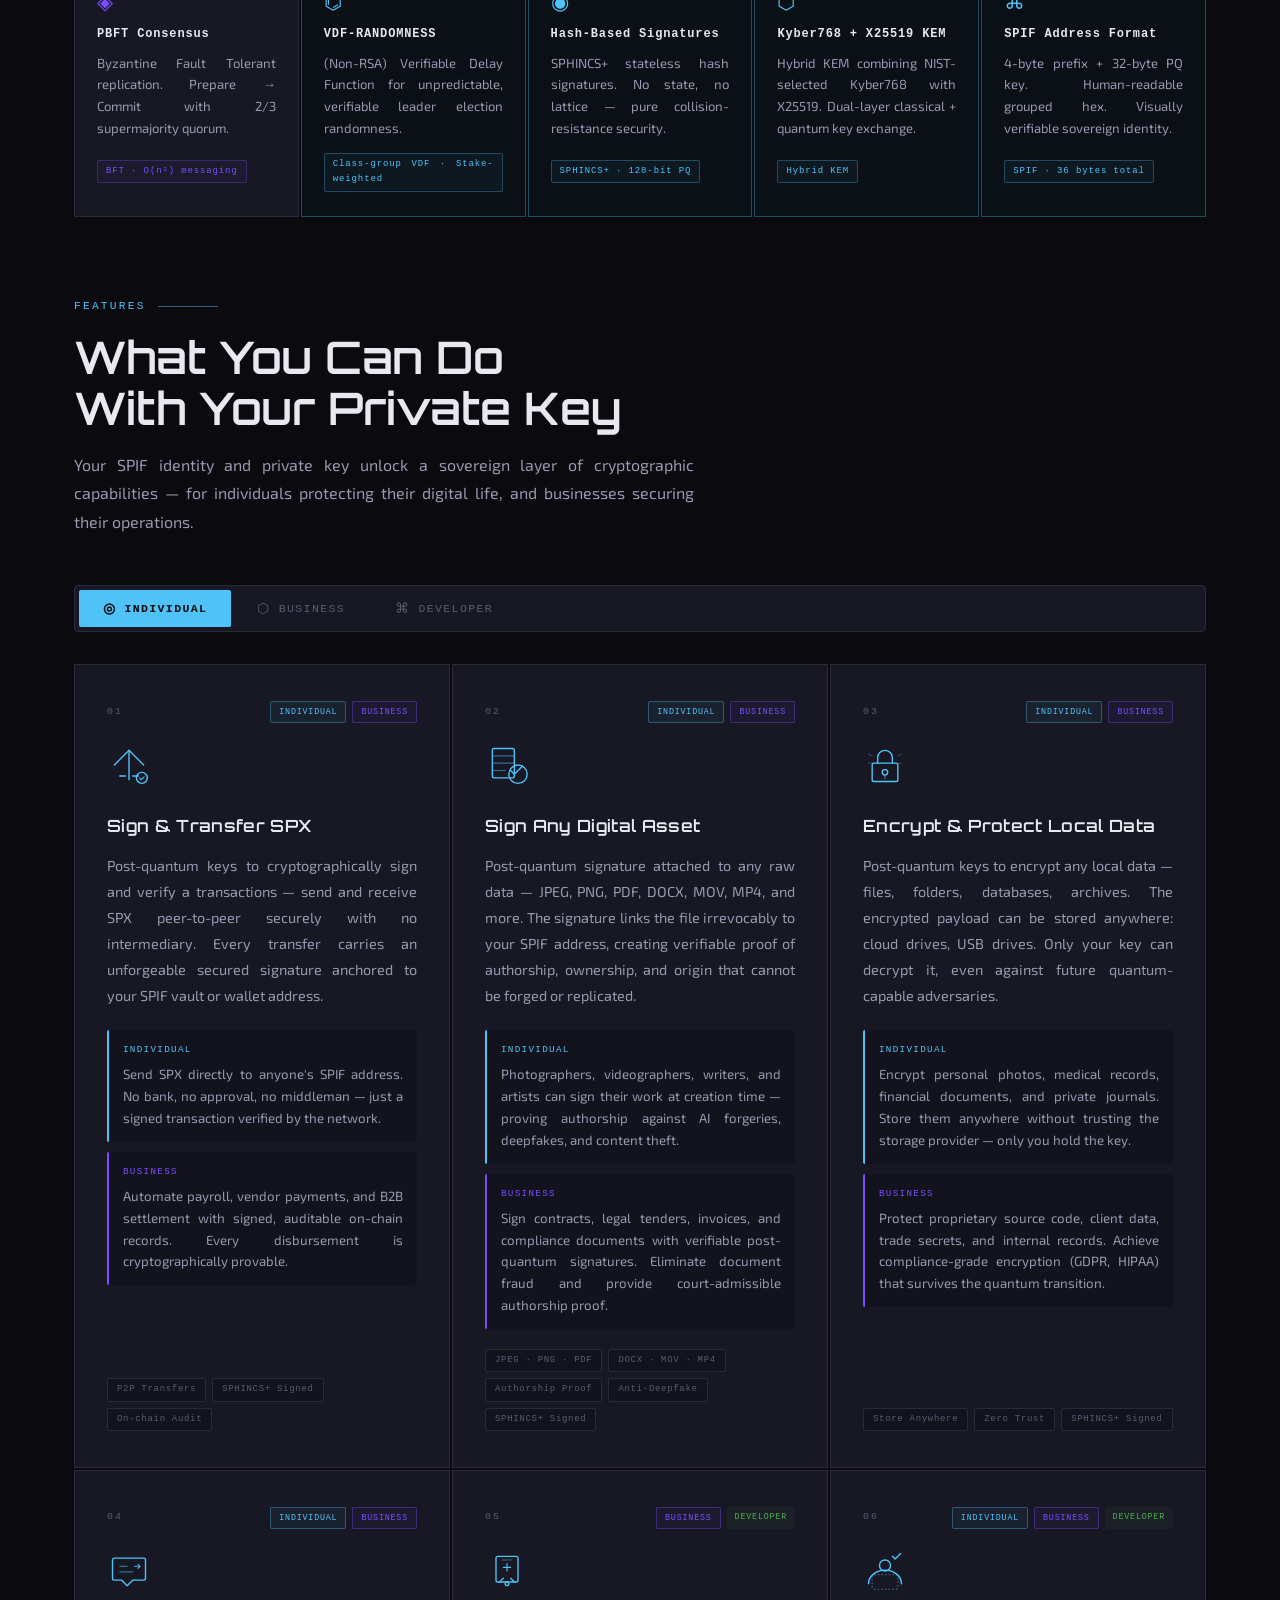
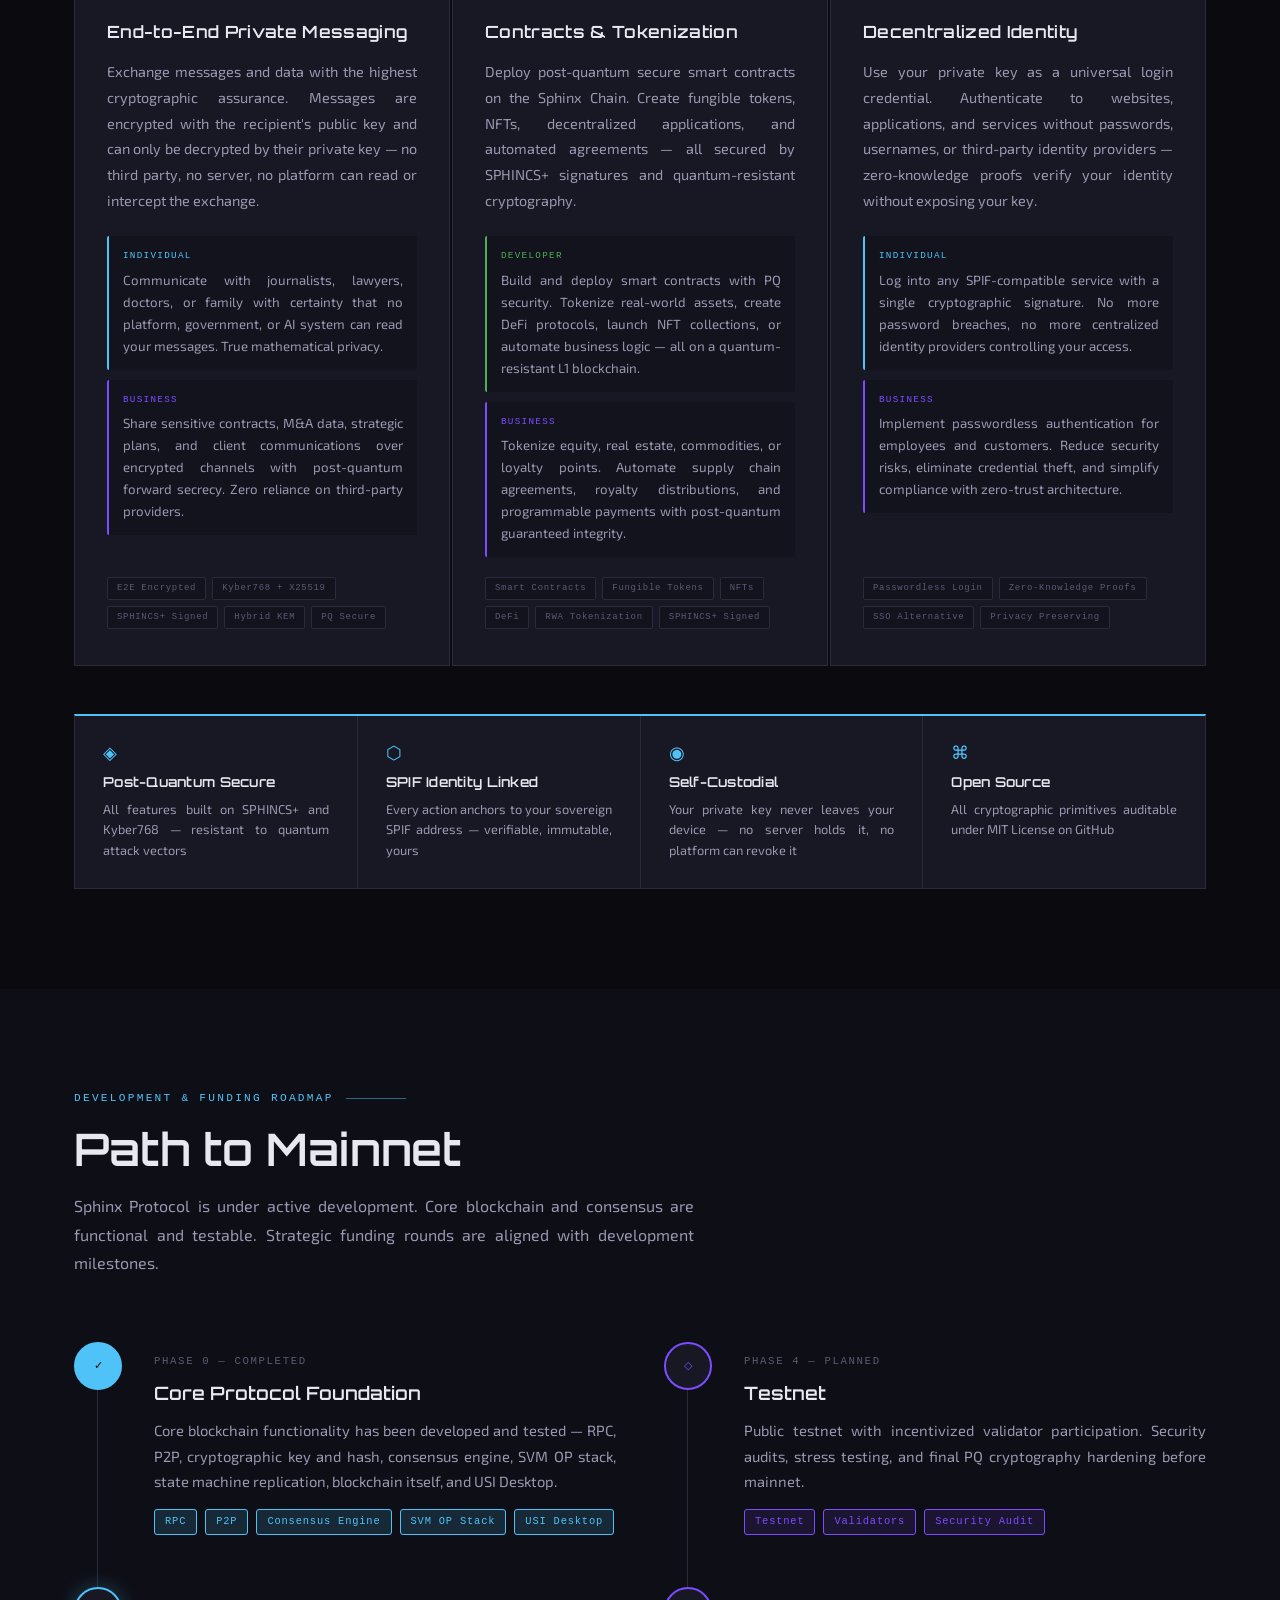
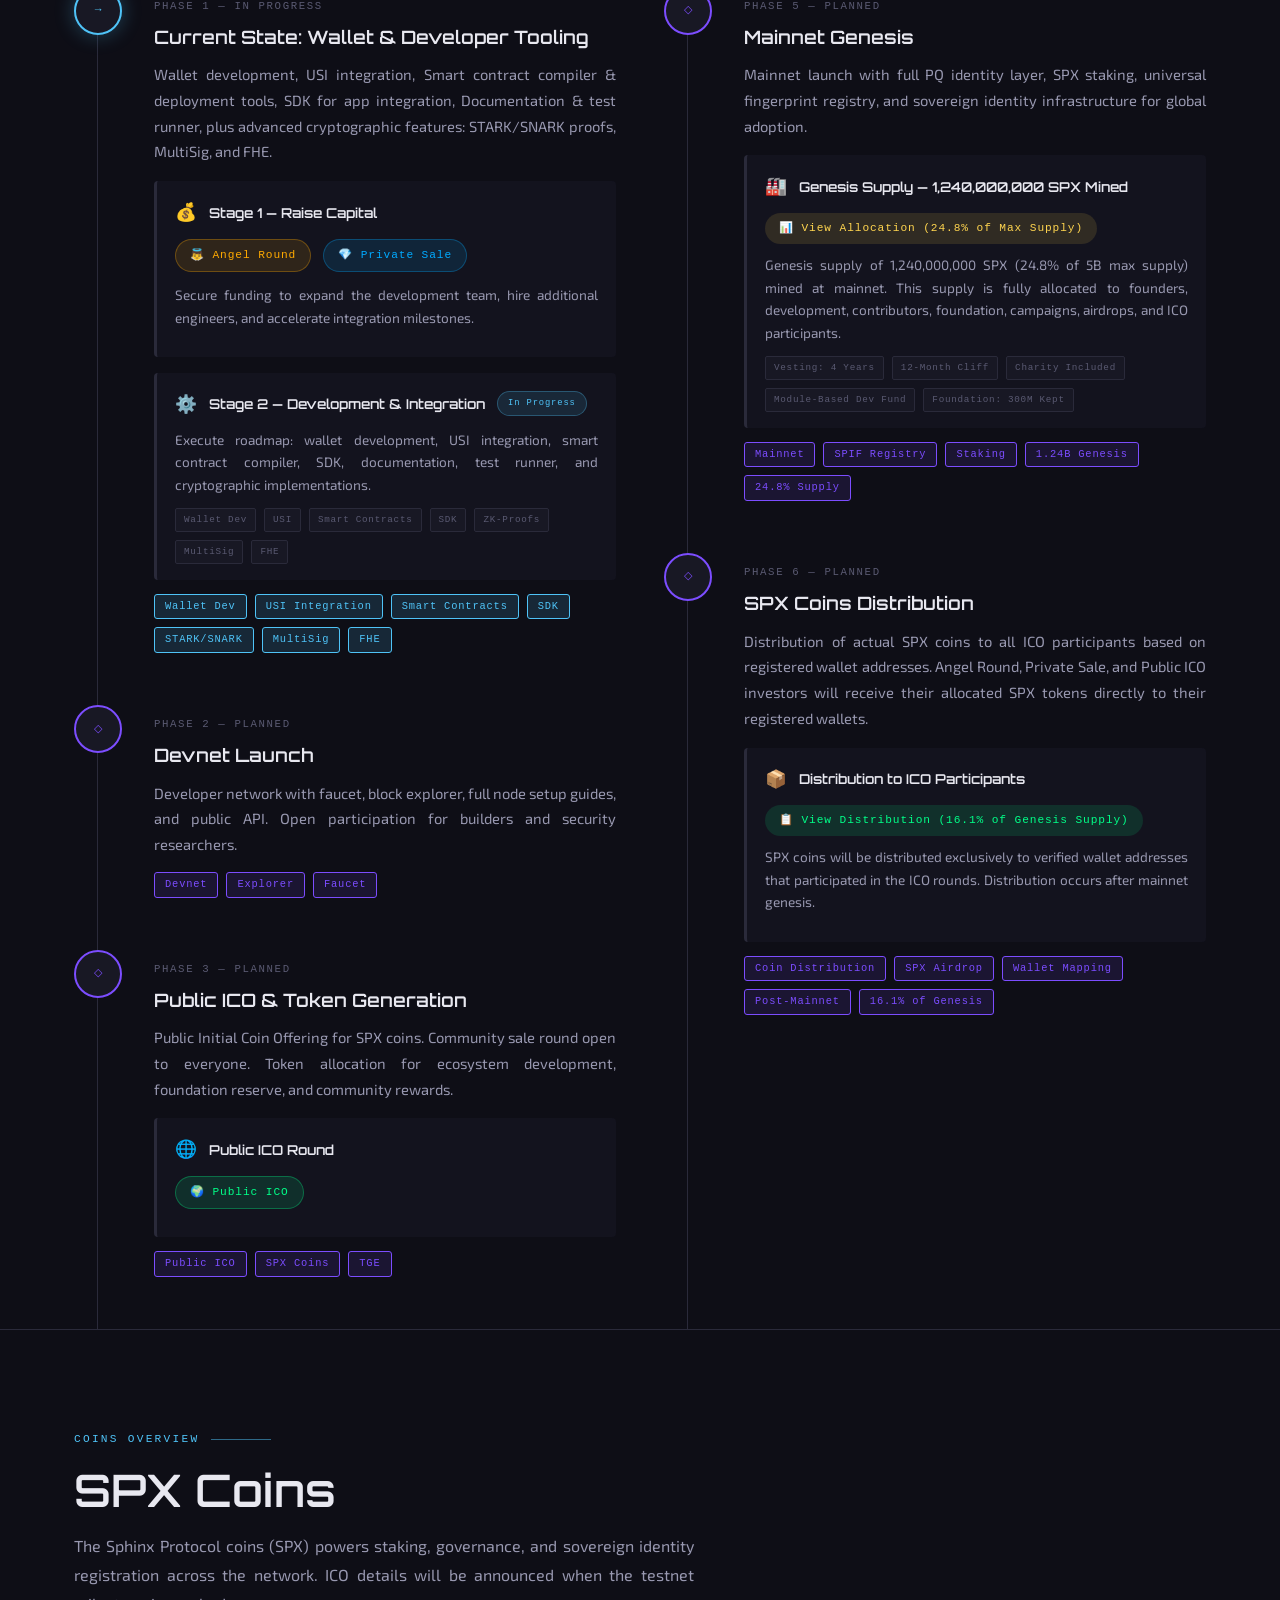
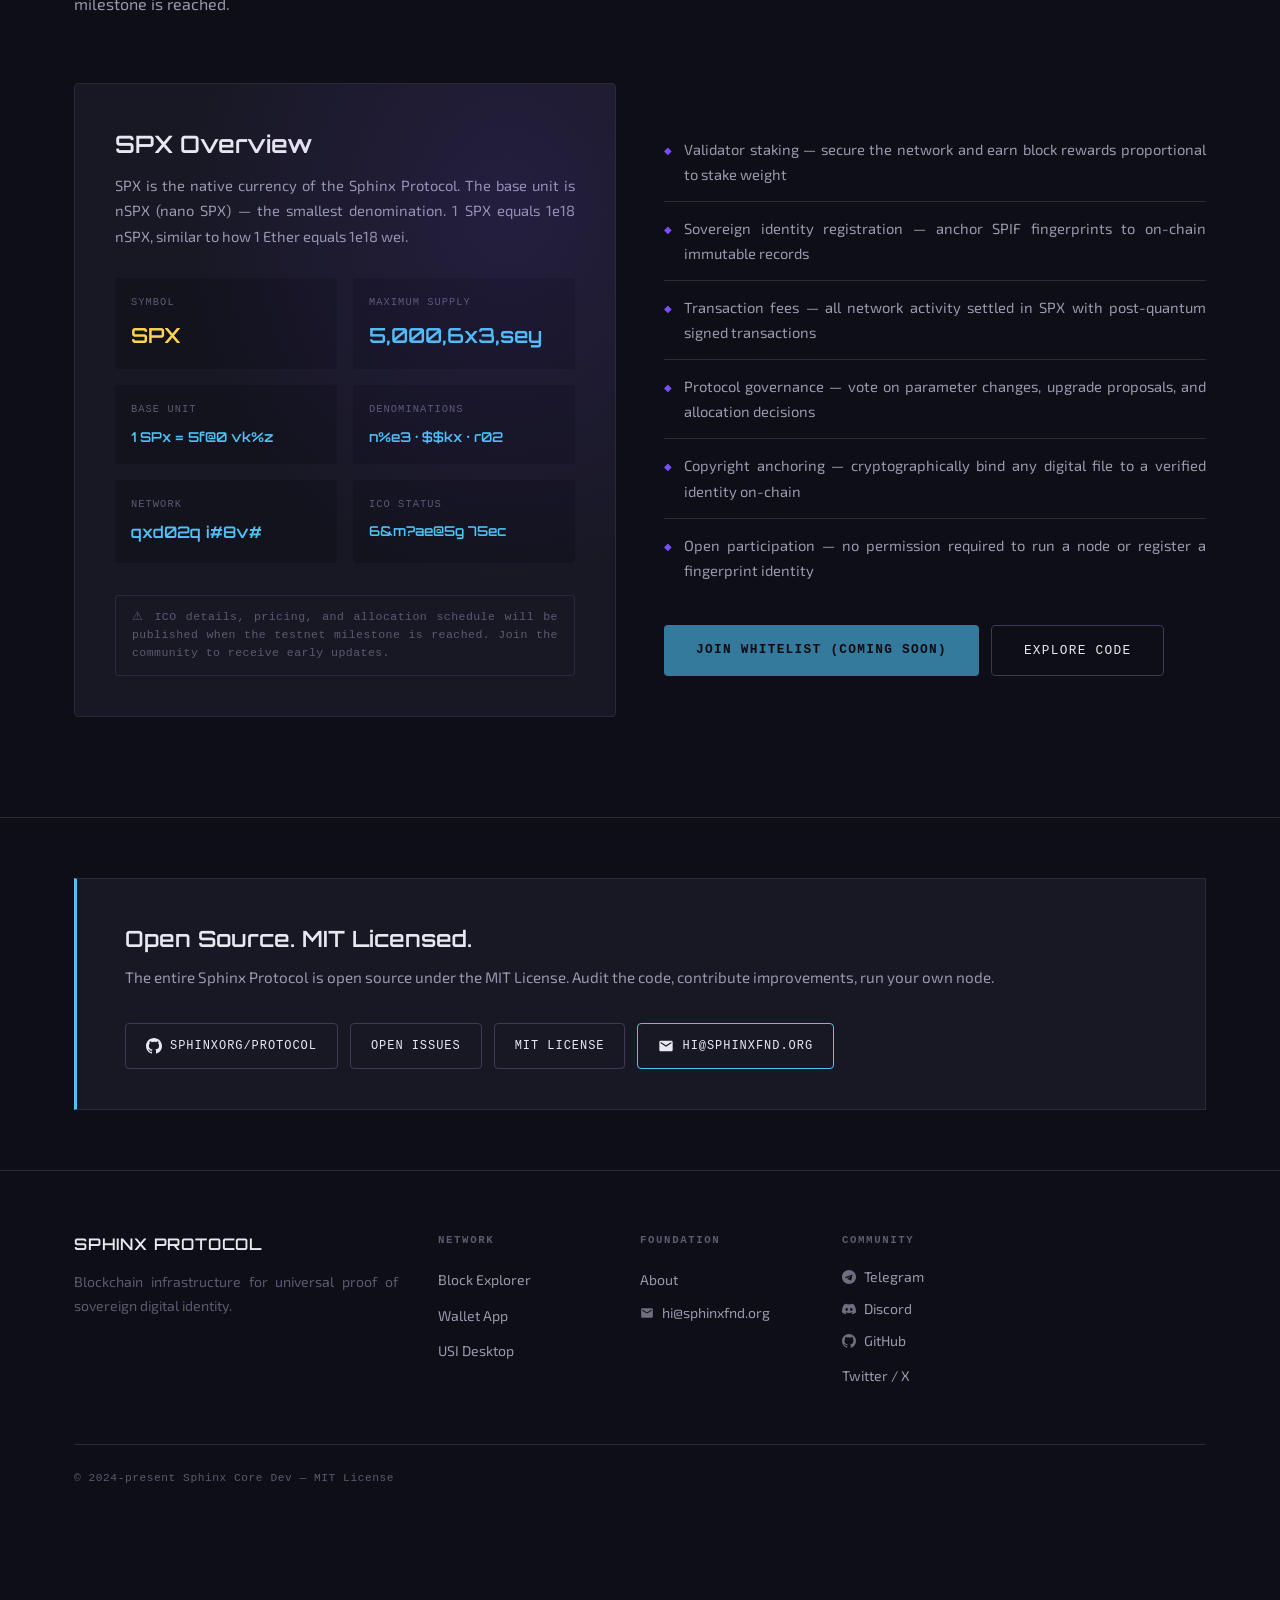
==== commit 80e11a84: "Update index.html" ====
--- a/index.html
+++ b/index.html
@@ -796,7 +796,7 @@
               </div>
               <p class="stage-desc">Secure funding to expand the development team, hire additional engineers, and accelerate integration milestones.</p>
               
-              <!-- Angel Round Dropdown - UPDATED -->
+              <!-- Angel Round Dropdown -->
               <div id="angel-round-details" class="funding-dropdown">
                 <div class="dropdown-header">
                   <span class="dropdown-icon">👼</span>
@@ -843,7 +843,7 @@
                 </div>
               </div>
 
-              <!-- Private Sale Dropdown - UPDATED -->
+              <!-- Private Sale Dropdown -->
               <div id="private-sale-details" class="funding-dropdown">
                 <div class="dropdown-header">
                   <span class="dropdown-icon">💎</span>
@@ -943,7 +943,7 @@
             <div class="roadmap-title">Public ICO & Token Generation</div>
             <p class="roadmap-desc">Public Initial Coin Offering for SPX coins. Community sale round open to everyone. Token allocation for ecosystem development, foundation reserve, and community rewards.</p>
             
-            <!-- Public ICO Details with Expandable Badge - UPDATED -->
+            <!-- Public ICO Details with Expandable Badge -->
             <div class="phase-stage">
               <div class="stage-header">
                 <span class="stage-icon">🌐</span>
@@ -953,7 +953,7 @@
                 <span class="funding-badge public expandable" data-target="public-ico-details">🌍 Public ICO</span>
               </div>
               
-              <!-- Public ICO Dropdown - UPDATED -->
+              <!-- Public ICO Dropdown -->
               <div id="public-ico-details" class="funding-dropdown">
                 <div class="dropdown-header">
                   <span class="dropdown-icon">🌍</span>
@@ -1025,7 +1025,7 @@
           </div>
         </div>
 
-        <!-- PHASE 5 - MAINNET GENESIS WITH EXPANDABLE ALLOCATION - UPDATED -->
+        <!-- PHASE 5 - MAINNET GENESIS WITH EXPANDABLE ALLOCATION -->
         <div class="roadmap-item reveal">
           <div class="roadmap-dot planned">◇</div>
           <div class="roadmap-body">
@@ -1033,16 +1033,16 @@
             <div class="roadmap-title">Mainnet Genesis</div>
             <p class="roadmap-desc">Mainnet launch with full PQ identity layer, SPX staking, universal fingerprint registry, and sovereign identity infrastructure for global adoption.</p>
             
-            <!-- Inside Phase 5 - Genesis Supply - UPDATED -->
+            <!-- Inside Phase 5 - Genesis Supply -->
             <div class="phase-stage">
               <div class="stage-header">
                 <span class="stage-icon">🏭</span>
-                <span class="stage-title">Genesis Supply — 500,000,000 SPX Mined</span>
-                <span class="funding-badge genesis expandable" data-target="genesis-supply-details">📊 View Allocation (10% of Max Supply)</span>
+                <span class="stage-title">Genesis Supply — 1,240,000,000 SPX Mined</span>
+                <span class="funding-badge genesis expandable" data-target="genesis-supply-details">📊 View Allocation (24.8% of Max Supply)</span>
               </div>
-              <p class="stage-desc">Genesis supply of 500,000,000 SPX (10% of 5B max supply) mined at mainnet. This supply is fully allocated to founders, development, contributors, foundation, campaigns, airdrops, and ICO participants.</p>
+              <p class="stage-desc">Genesis supply of 1,240,000,000 SPX (24.8% of 5B max supply) mined at mainnet. This supply is fully allocated to founders, development, contributors, foundation, campaigns, airdrops, and ICO participants.</p>
               
-              <!-- Genesis Supply Dropdown - UPDATED -->
+              <!-- Genesis Supply Dropdown -->
               <div id="genesis-supply-details" class="funding-dropdown">
                 <div class="dropdown-header">
                   <span class="dropdown-icon">🏭</span>
@@ -1062,7 +1062,7 @@
                     <div class="allocation-item">
                       <span class="alloc-label">Public ICO</span>
                       <span class="alloc-value">100,000,000</span>
-                      <span class="alloc-percent">20%</span>
+                      <span class="alloc-percent">8.06%</span>
                       <span class="alloc-usd">2%</span>
                       <span class="alloc-terms">✅ 100% Sold</span>
                     </div>
@@ -1070,7 +1070,7 @@
                     <div class="allocation-item">
                       <span class="alloc-label">Private Sale</span>
                       <span class="alloc-value">70,000,000</span>
-                      <span class="alloc-percent">14%</span>
+                      <span class="alloc-percent">5.65%</span>
                       <span class="alloc-usd">1.4%</span>
                       <span class="alloc-terms">✅ 100% Sold</span>
                     </div>
@@ -1078,78 +1078,86 @@
                     <div class="allocation-item">
                       <span class="alloc-label">Angel Round</span>
                       <span class="alloc-value">30,000,000</span>
-                      <span class="alloc-percent">6%</span>
+                      <span class="alloc-percent">2.42%</span>
                       <span class="alloc-usd">0.6%</span>
                       <span class="alloc-terms">✅ 100% Sold</span>
                     </div>
                     
                     <div class="allocation-item">
                       <span class="alloc-label">Founder (Lead)</span>
-                      <span class="alloc-value">10,000,000</span>
-                      <span class="alloc-percent">2%</span>
-                      <span class="alloc-usd">0.2%</span>
+                      <span class="alloc-value">30,000,000</span>
+                      <span class="alloc-percent">2.42%</span>
+                      <span class="alloc-usd">0.6%</span>
                       <span class="alloc-terms">❌ 0% Sold (Vesting)</span>
                     </div>
 
                     <div class="allocation-item">
                       <span class="alloc-label">Co-founders (4)</span>
-                      <span class="alloc-value">40,000,000</span>
-                      <span class="alloc-percent">8%</span>
-                      <span class="alloc-usd">0.8%</span>
+                      <span class="alloc-value">95,000,000</span>
+                      <span class="alloc-percent">7.66%</span>
+                      <span class="alloc-usd">1.9%</span>
                       <span class="alloc-terms">❌ 0% Sold (Vesting)</span>
                     </div>
                     
                     <div class="allocation-item">
                       <span class="alloc-label">Development Fund</span>
-                      <span class="alloc-value">100,000,000</span>
-                      <span class="alloc-percent">20%</span>
-                      <span class="alloc-usd">2%</span>
-                      <span class="alloc-terms">✅ 50% Sold / 50% Kept</span>
+                      <span class="alloc-value">200,000,000</span>
+                      <span class="alloc-percent">16.13%</span>
+                      <span class="alloc-usd">4%</span>
+                      <span class="alloc-terms">✅ 25% Sold / 75% Kept</span>
                     </div>
                     
                     <div class="allocation-item">
                       <span class="alloc-label">Contributors</span>
-                      <span class="alloc-value">40,000,000</span>
-                      <span class="alloc-percent">8%</span>
-                      <span class="alloc-usd">0.8%</span>
-                      <span class="alloc-terms">✅ 37.5% Sold / 62.5% Kept</span>
+                      <span class="alloc-value">90,000,000</span>
+                      <span class="alloc-percent">7.26%</span>
+                      <span class="alloc-usd">1.8%</span>
+                      <span class="alloc-terms">✅ 16.7% Sold / 83.3% Kept</span>
                     </div>
                     
                     <div class="allocation-item">
                       <span class="alloc-label">SPHINX Foundation</span>
-                      <span class="alloc-value">150,000,000</span>
-                      <span class="alloc-percent">30%</span>
-                      <span class="alloc-usd">3%</span>
+                      <span class="alloc-value">300,000,000</span>
+                      <span class="alloc-percent">24.19%</span>
+                      <span class="alloc-usd">6%</span>
                       <span class="alloc-terms">❌ 0% Sold (Ecosystem)</span>
                     </div>
                     
                     <div class="allocation-item">
                       <span class="alloc-label">Campaigns</span>
-                      <span class="alloc-value">20,000,000</span>
-                      <span class="alloc-percent">4%</span>
-                      <span class="alloc-usd">0.4%</span>
-                      <span class="alloc-terms">✅ 100% Sold</span>
+                      <span class="alloc-value">35,000,000</span>
+                      <span class="alloc-percent">2.82%</span>
+                      <span class="alloc-usd">0.7%</span>
+                      <span class="alloc-terms">✅ 57% Sold / 43% Kept</span>
                     </div>
                     
                     <div class="allocation-item">
                       <span class="alloc-label">Community Airdrops</span>
-                      <span class="alloc-value">40,000,000</span>
-                      <span class="alloc-percent">8%</span>
-                      <span class="alloc-usd">0.8%</span>
+                      <span class="alloc-value">90,000,000</span>
+                      <span class="alloc-percent">7.26%</span>
+                      <span class="alloc-usd">1.8%</span>
                       <span class="alloc-terms">❌ 0% Sold (Free)</span>
+                    </div>
+                    
+                    <div class="allocation-item">
+                      <span class="alloc-label">Public ICO Pool</span>
+                      <span class="alloc-value">200,000,000</span>
+                      <span class="alloc-percent">16.13%</span>
+                      <span class="alloc-usd">4%</span>
+                      <span class="alloc-terms">✅ 50% Sold / 50% Kept</span>
                     </div>
                     
                     <div class="allocation-total">
                       <span>Total Genesis Supply</span>
-                      <span>500,000,000 SPX</span>
+                      <span>1,240,000,000 SPX</span>
                       <span>100%</span>
-                      <span>10% of Max Supply</span>
-                      <span>200M Sold / 300M Kept</span>
+                      <span>24.8% of Max Supply</span>
+                      <span>200M Sold / 1.04B Kept</span>
                     </div>
                   </div>
                   
                   <p class="stage-desc" style="margin-top: 12px; font-size: 0.75rem; color: var(--text3);">
-                    <strong>Note:</strong> The remaining 90% (4,500,000,000 SPX) will be mined progressively through network participation, staking rewards, and ecosystem incentives over 10+ years with a halving-like mechanism every 2 years.
+                    <strong>Note:</strong> The remaining 75.2% (3,760,000,000 SPX) will be mined progressively through network participation, staking rewards, and ecosystem incentives over 10+ years with a halving-like mechanism every 2 years.
                   </p>
                 </div>
               </div>
@@ -1159,7 +1167,7 @@
                 <span class="stage-detail">12-Month Cliff</span>
                 <span class="stage-detail">Charity Included</span>
                 <span class="stage-detail">Module-Based Dev Fund</span>
-                <span class="stage-detail">Foundation: 150M Kept</span>
+                <span class="stage-detail">Foundation: 300M Kept</span>
               </div>
             </div>
 
@@ -1167,13 +1175,13 @@
               <span class="tag planned">Mainnet</span>
               <span class="tag planned">SPIF Registry</span>
               <span class="tag planned">Staking</span>
-              <span class="tag planned">500M Genesis</span>
-              <span class="tag planned">10% Supply</span>
+              <span class="tag planned">1.24B Genesis</span>
+              <span class="tag planned">24.8% Supply</span>
             </div>
           </div>
         </div>
 
-        <!-- PHASE 6 - SPX DISTRIBUTION - UPDATED -->
+        <!-- PHASE 6 - SPX DISTRIBUTION FROM GENESIS SUPPLY -->
         <div class="roadmap-item reveal">
           <div class="roadmap-dot planned">◇</div>
           <div class="roadmap-body">
@@ -1181,16 +1189,16 @@
             <div class="roadmap-title">SPX Coins Distribution</div>
             <p class="roadmap-desc">Distribution of actual SPX coins to all ICO participants based on registered wallet addresses. Angel Round, Private Sale, and Public ICO investors will receive their allocated SPX tokens directly to their registered wallets.</p>
             
-            <!-- Distribution Details - Expandable Dropdown - UPDATED -->
+            <!-- Distribution Details - Expandable Dropdown -->
             <div class="phase-stage">
               <div class="stage-header">
                 <span class="stage-icon">📦</span>
                 <span class="stage-title">Distribution to ICO Participants</span>
-                <span class="funding-badge distribution expandable" data-target="distribution-details">📋 View Distribution (40% of Genesis Supply)</span>
+                <span class="funding-badge distribution expandable" data-target="distribution-details">📋 View Distribution (16.1% of Genesis Supply)</span>
               </div>
               <p class="stage-desc">SPX coins will be distributed exclusively to verified wallet addresses that participated in the ICO rounds. Distribution occurs after mainnet genesis.</p>
               
-              <!-- Distribution Details Dropdown - UPDATED -->
+              <!-- Distribution Details Dropdown -->
               <div id="distribution-details" class="funding-dropdown">
                 <div class="dropdown-header">
                   <span class="dropdown-icon">📦</span>
@@ -1205,19 +1213,19 @@
                     <div class="distribution-item">
                       <span class="dist-label">Public ICO</span>
                       <span class="dist-value">100,000,000 SPX</span>
-                      <span class="dist-percent">20% of Genesis</span>
+                      <span class="dist-percent">8.06% of Genesis</span>
                       <span class="dist-status">Post-Mainnet</span>
                     </div>
                     <div class="distribution-item">
                       <span class="dist-label">Private Sale</span>
                       <span class="dist-value">70,000,000 SPX</span>
-                      <span class="dist-percent">14% of Genesis</span>
+                      <span class="dist-percent">5.65% of Genesis</span>
                       <span class="dist-status">Post-Mainnet</span>
                     </div>
                     <div class="distribution-item">
                       <span class="dist-label">Angel Round</span>
                       <span class="dist-value">30,000,000 SPX</span>
-                      <span class="dist-percent">6% of Genesis</span>
+                      <span class="dist-percent">2.42% of Genesis</span>
                       <span class="dist-status">Post-Mainnet</span>
                     </div>
                   </div>
@@ -1226,7 +1234,7 @@
                   <div class="distribution-total">
                     <span class="total-label">Total Distributed in Phase 6</span>
                     <span class="total-value">200,000,000 SPX</span>
-                    <span class="total-percent">(40% of 500,000,000 Genesis Supply)</span>
+                    <span class="total-percent">(16.1% of 1,240,000,000 Genesis Supply)</span>
                   </div>
                   
                   <div class="terms-notice" style="margin-top: 16px;">
@@ -1236,7 +1244,7 @@
                       • 👼 Angel Round (30M): Founder (5M) + Co-founders (10M) + Development Fund (10M) + Contributors (5M)<br>
                       • 💎 Private Sale (70M): Development Fund (30M) + Contributors (10M) + Campaigns (20M) + Public ICO Pool (10M)<br>
                       • 🌍 Public ICO (100M): Public ICO Pool (90M) + Development Fund (10M)<br><br>
-                      <strong>Not Sold (300M SPX kept):</strong> SPHINX Foundation (150M), Founders Vesting (35M), Development Fund Reserve (50M), Contributors Reserve (25M), Community Airdrops (40M)
+                      <strong>Not Sold (1.04B SPX kept):</strong> SPHINX Foundation (300M), Founders Vesting (125M), Development Fund Reserve (150M), Contributors Reserve (75M), Public ICO Pool Reserve (100M), Campaigns Reserve (15M), Community Airdrops (90M), Angel Round Reserve (85M)
                     </p>
                   </div>
                   
@@ -1255,7 +1263,7 @@
               <span class="tag planned">SPX Airdrop</span>
               <span class="tag planned">Wallet Mapping</span>
               <span class="tag planned">Post-Mainnet</span>
-              <span class="tag planned">40% of Genesis</span>
+              <span class="tag planned">16.1% of Genesis</span>
             </div>
           </div>
         </div>
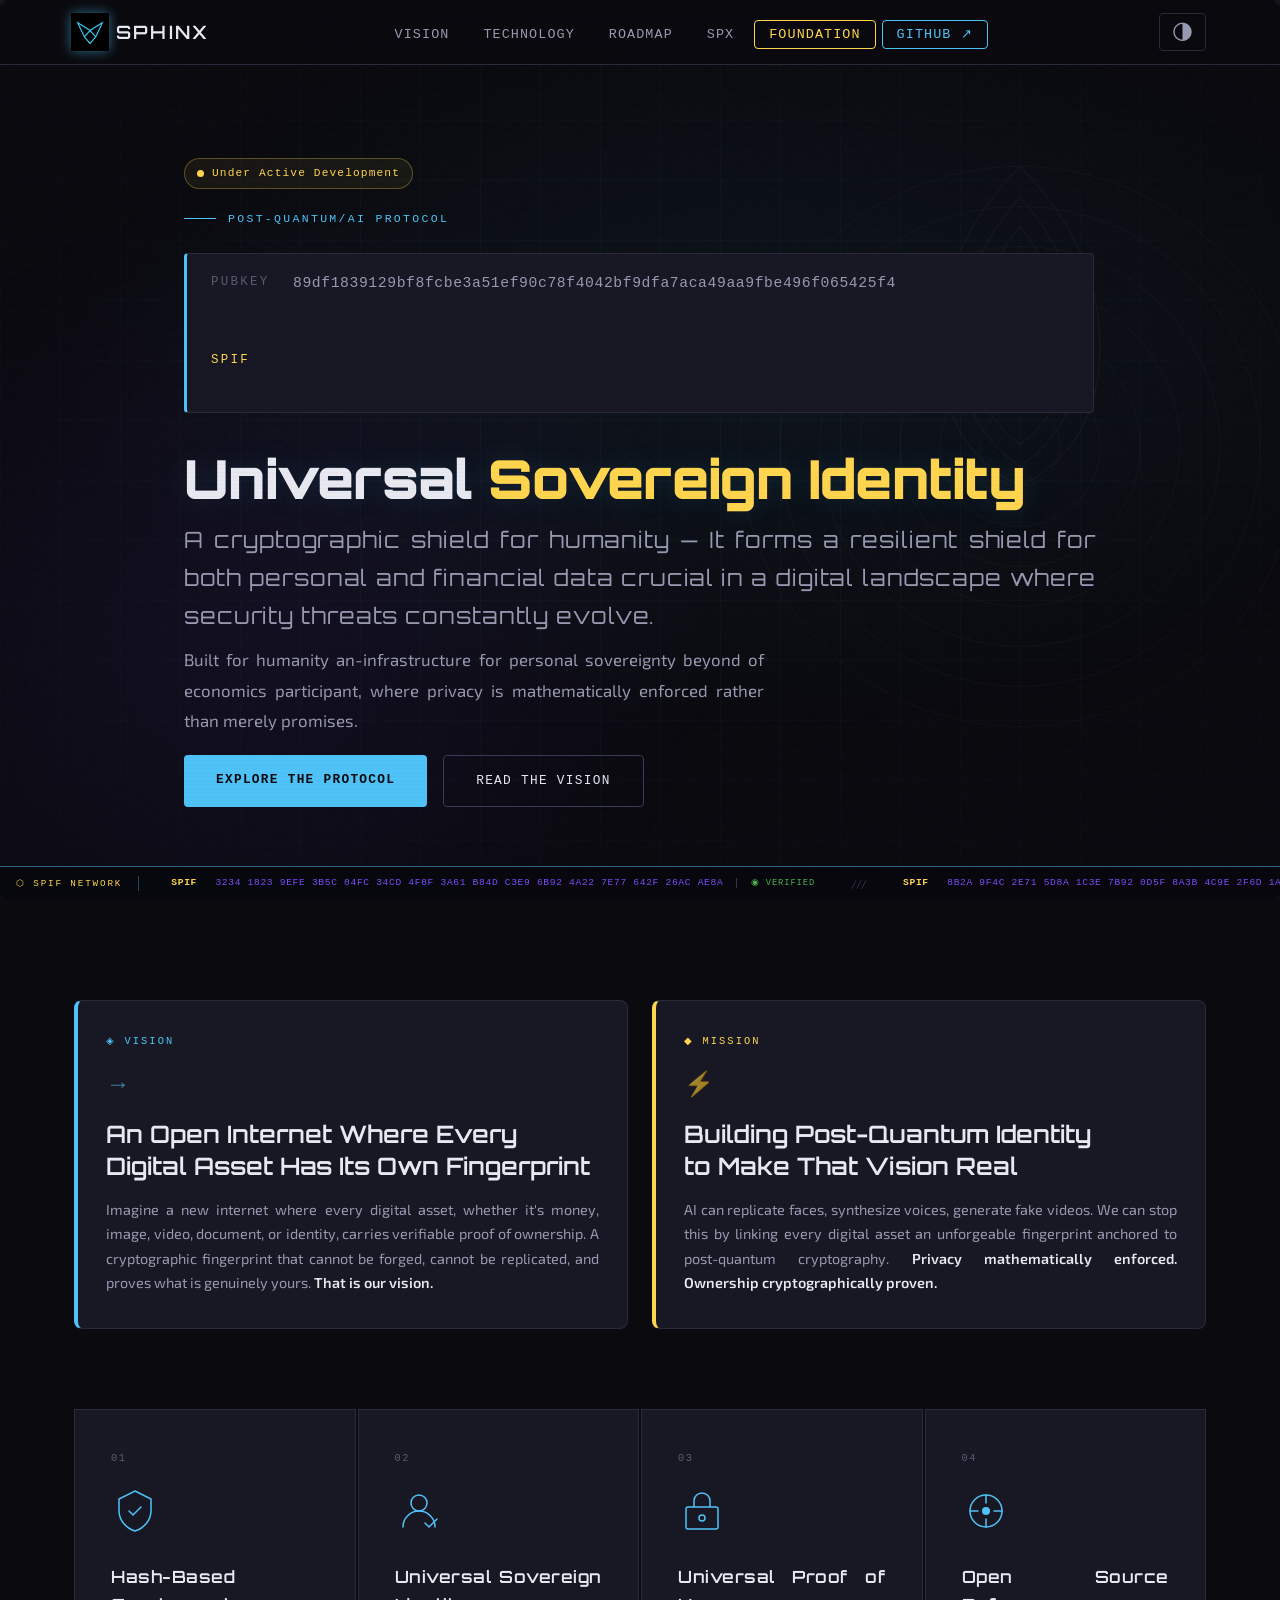
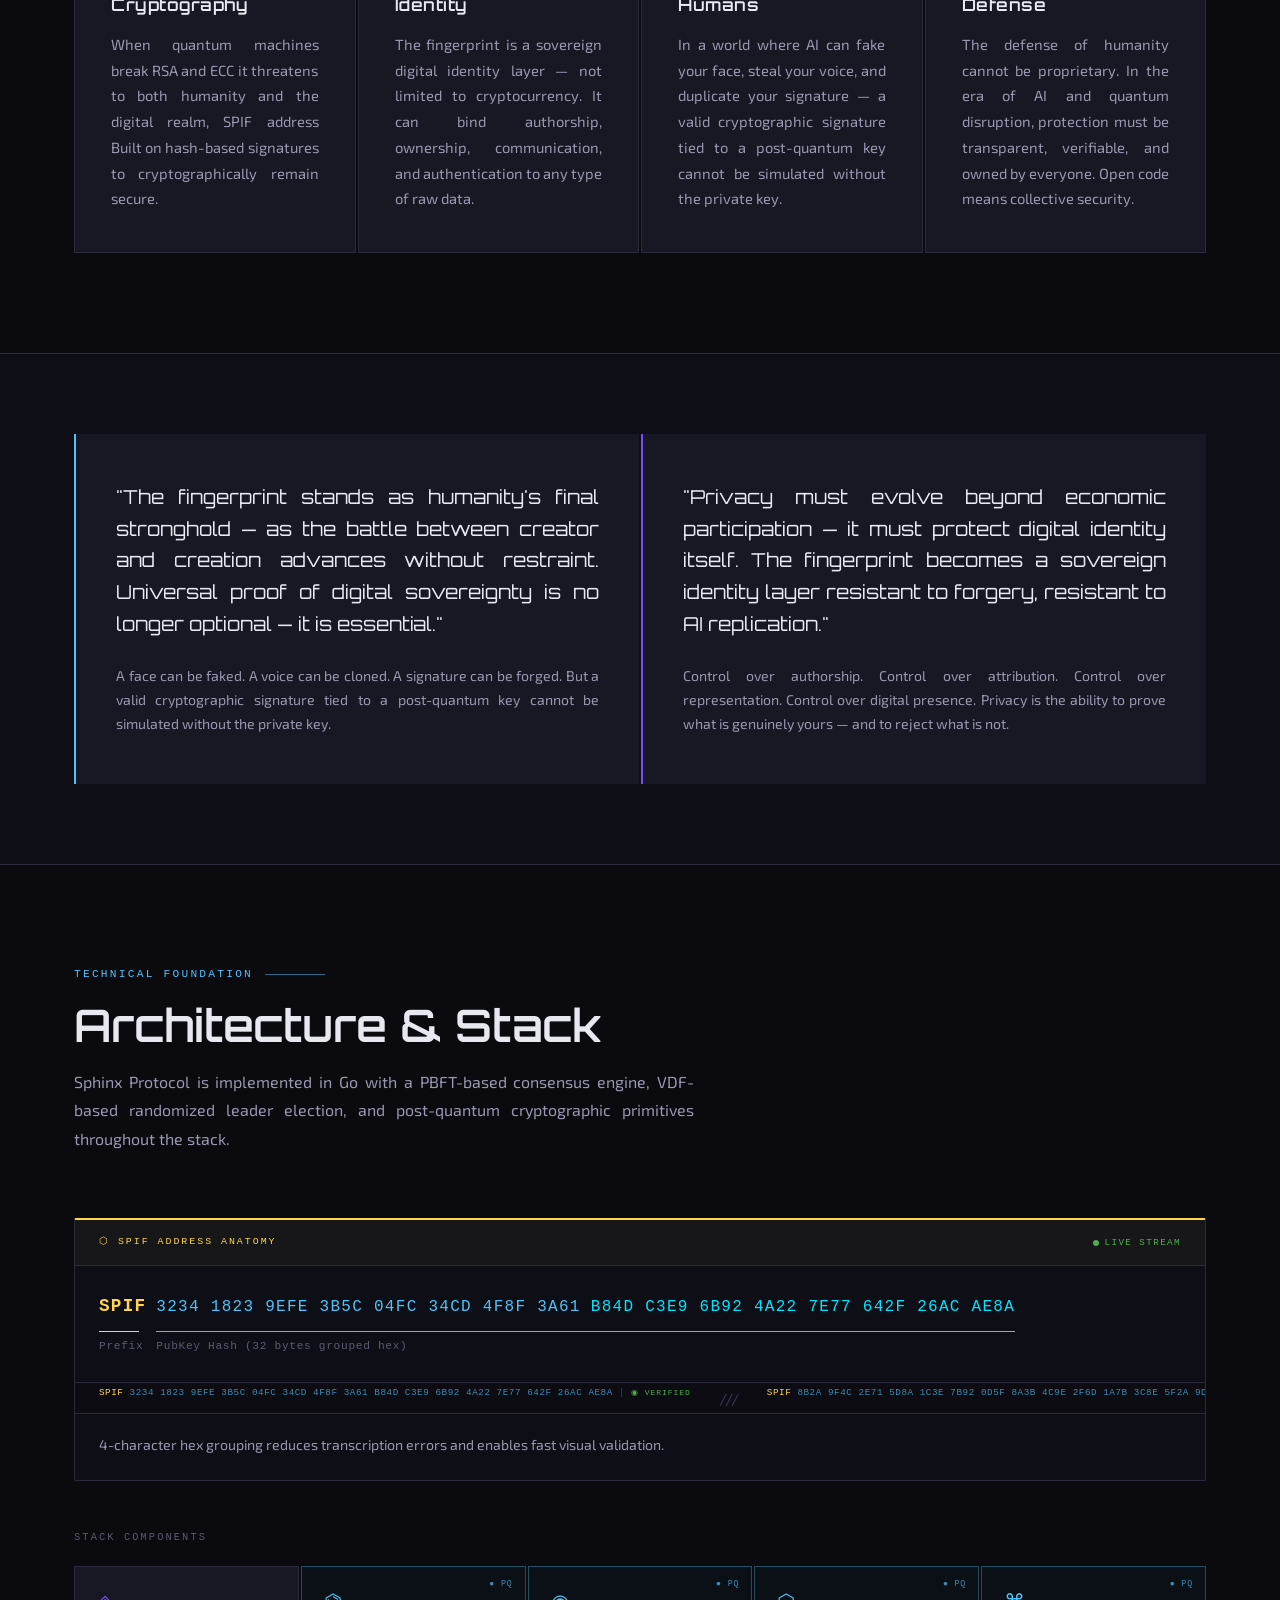
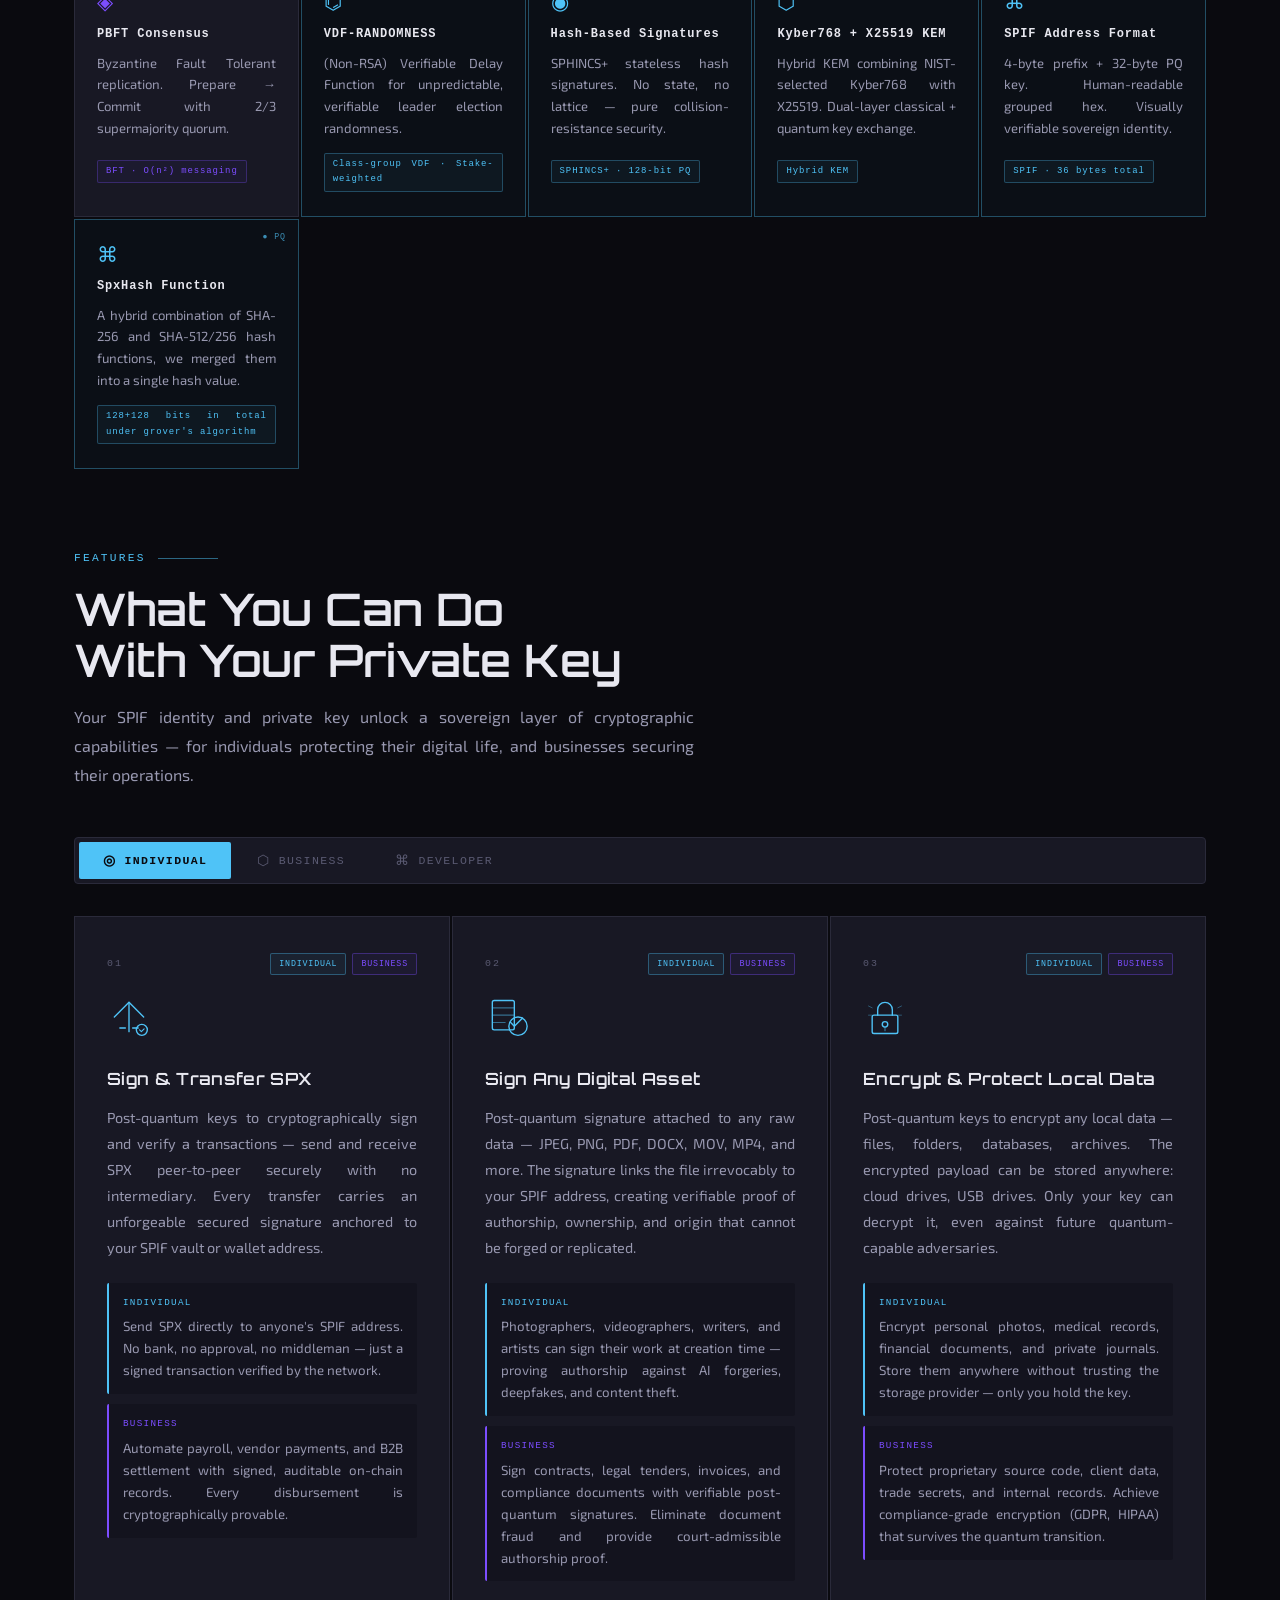
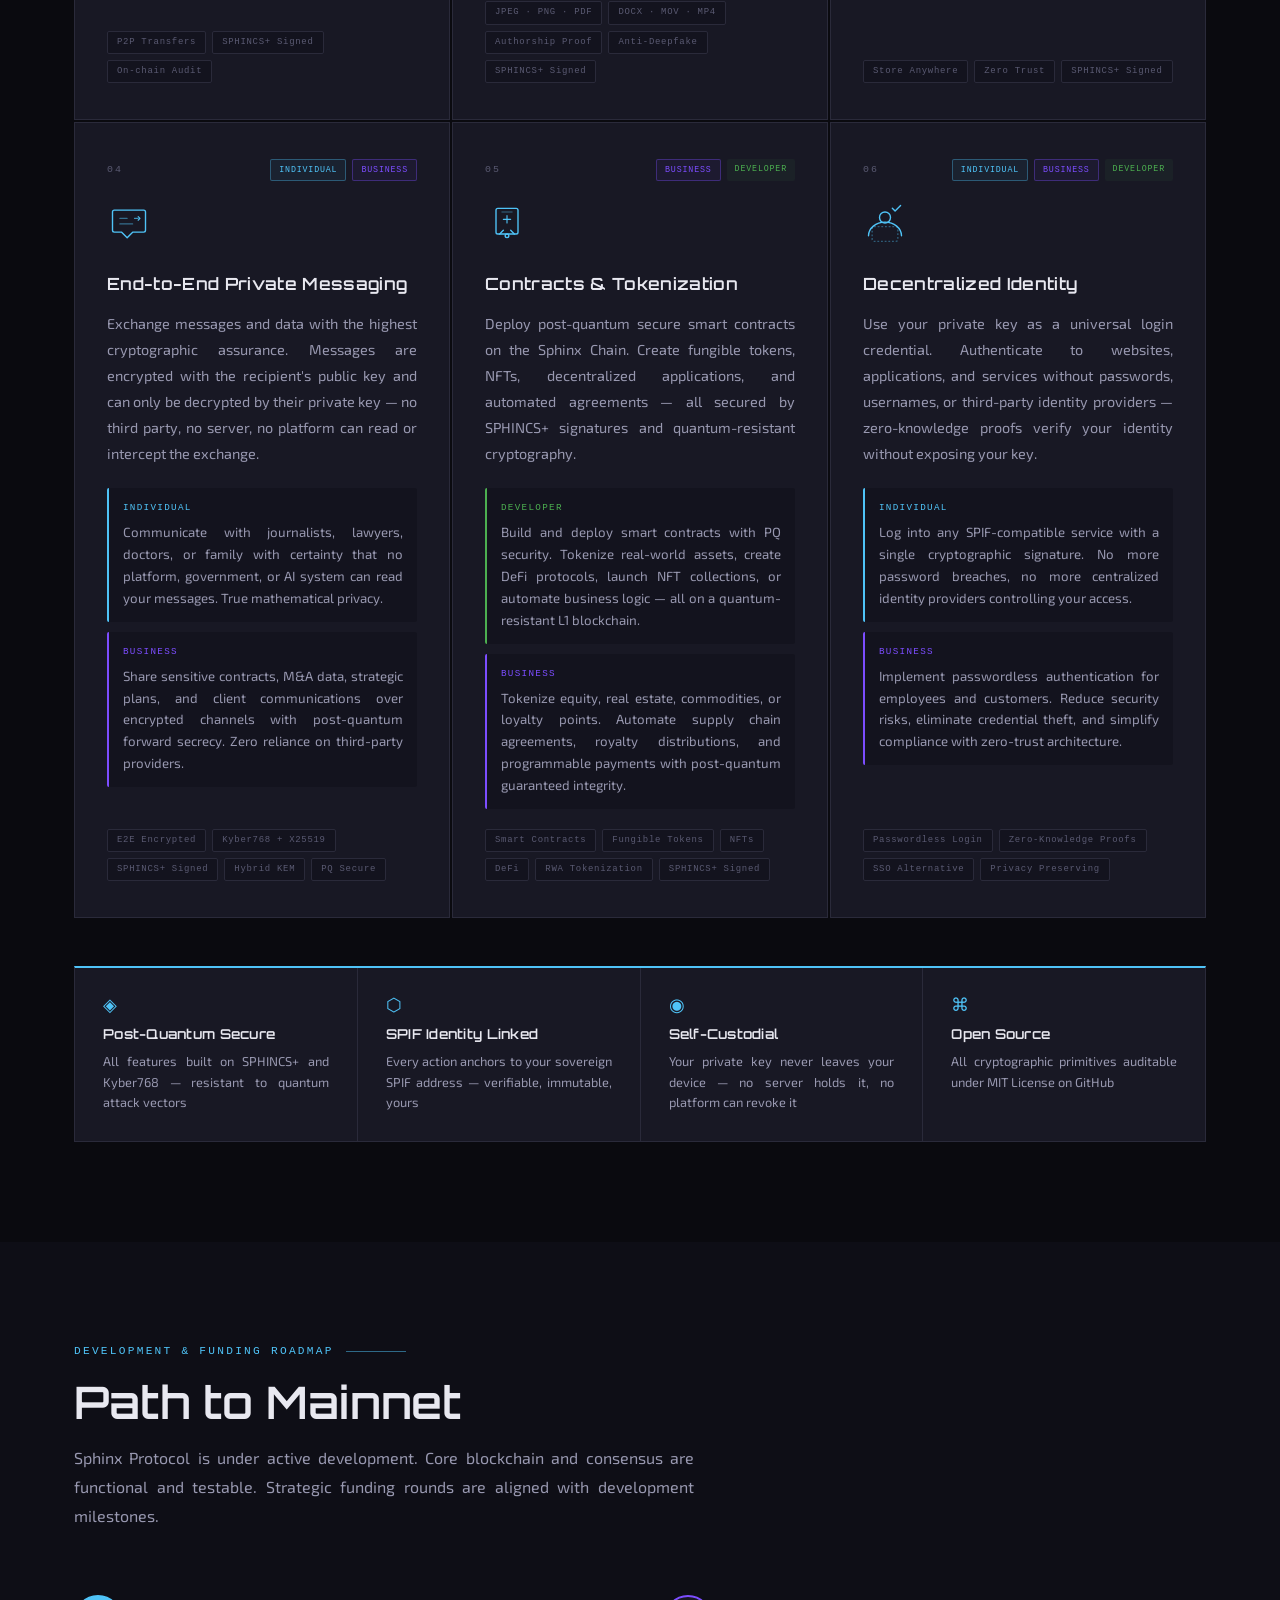
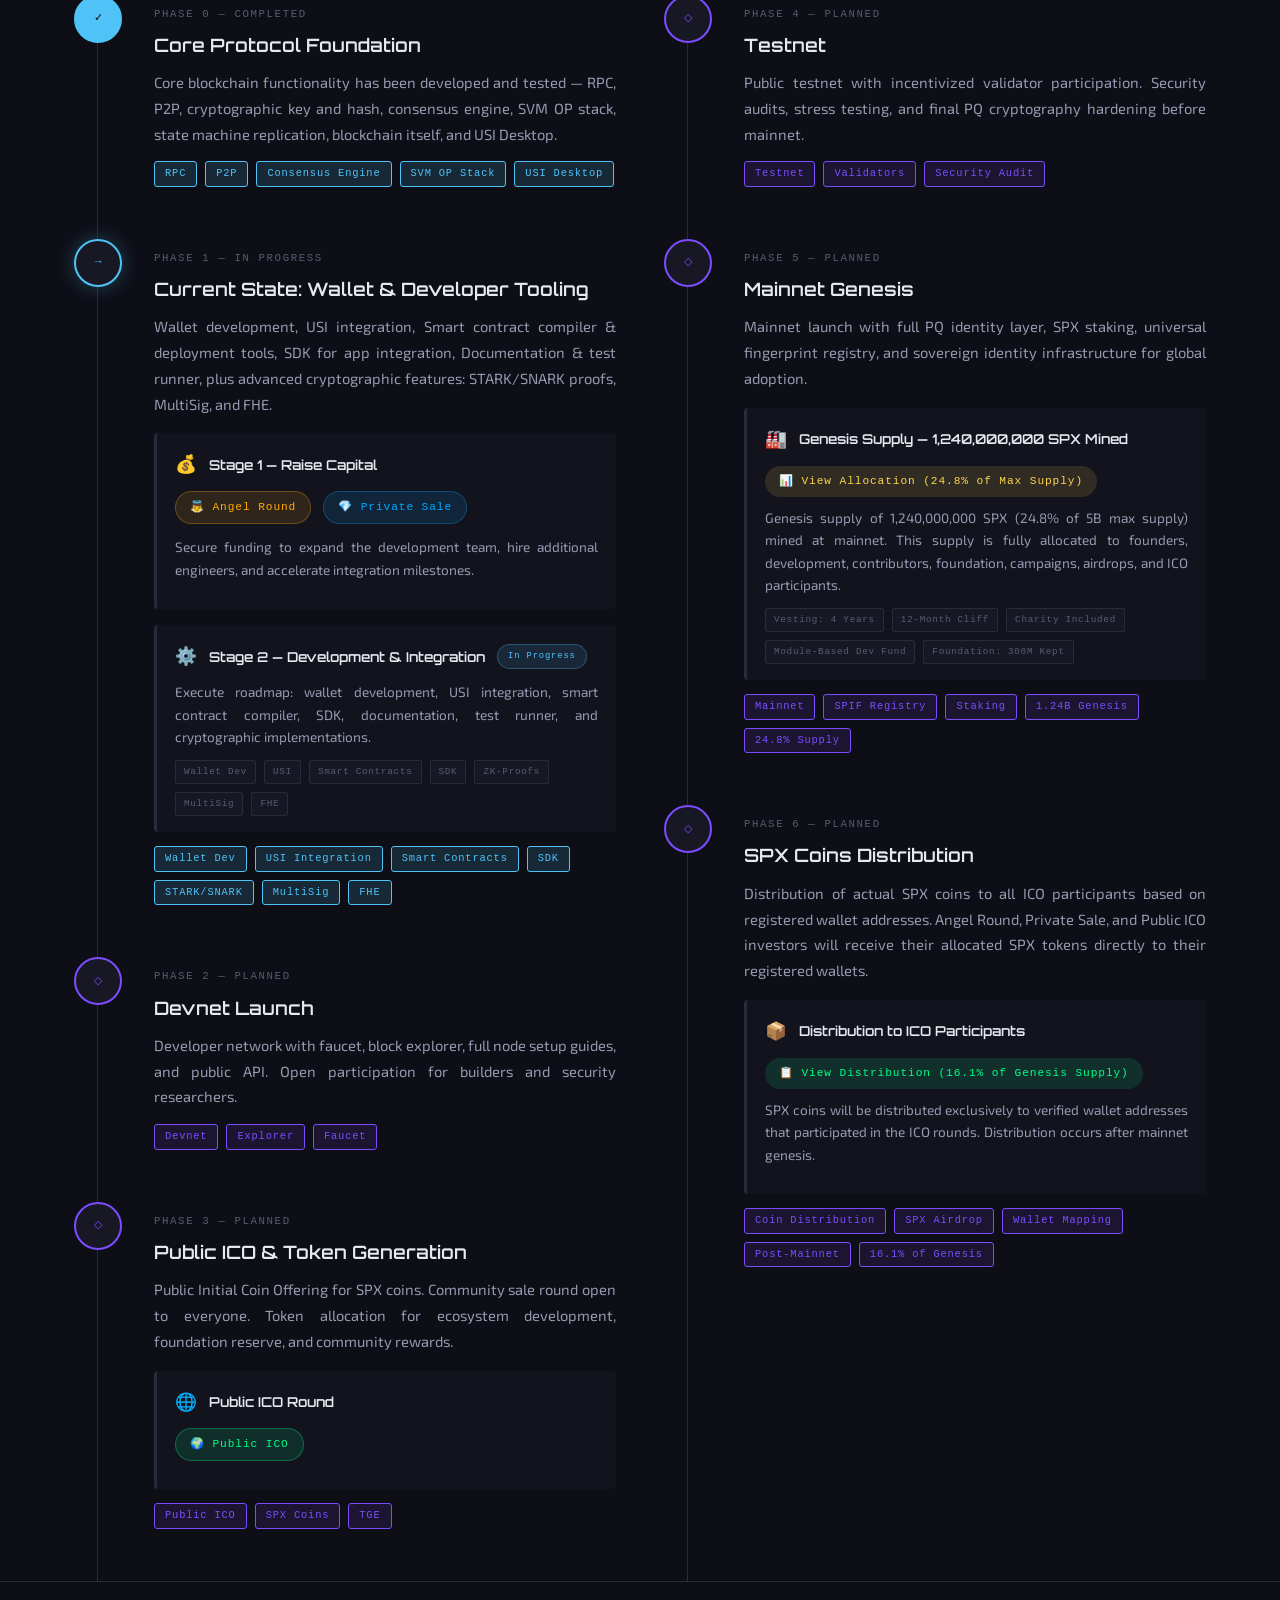
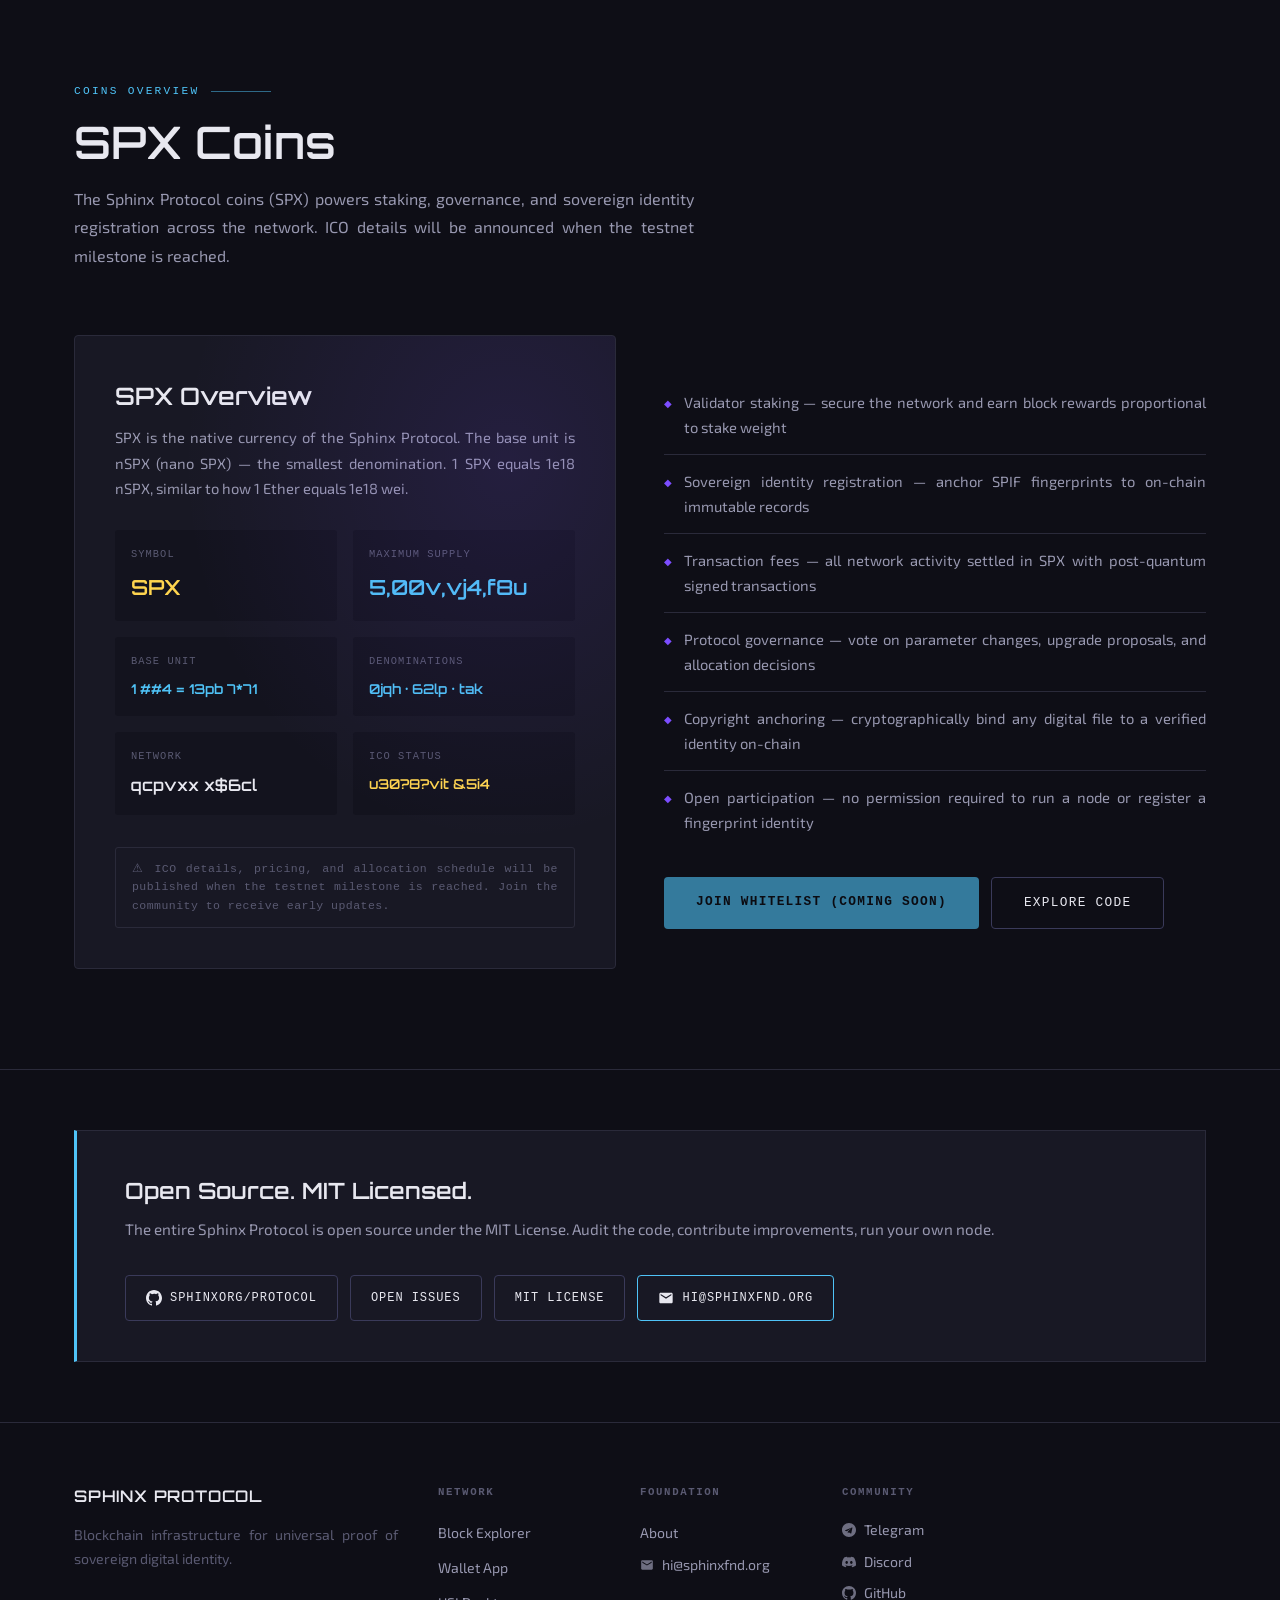
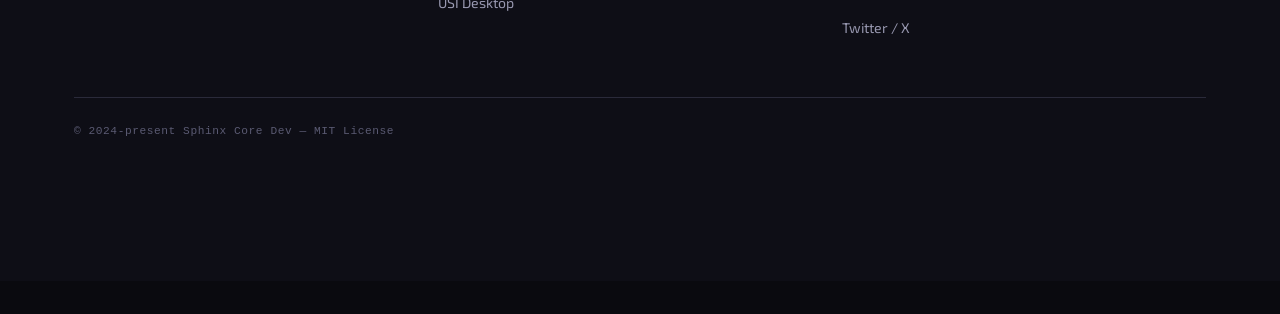
==== commit ee6e1869: "Update index.html" ====
--- a/index.html
+++ b/index.html
@@ -233,7 +233,7 @@
       <div class="fp-display" id="spifEncodeBlock">
         <div class="fp-encode-row" id="fpEncodeRow">
           <div class="fp-pubkey-line">
-            <span class="fp-encode-label">PUB KEY</span>
+            <span class="fp-encode-label">PUBKEY</span>
             <span class="fp-pubkey-val" id="fpPubkeyVal">9e4c77bd1d3ecf6086d4b6e149951d8e9a4971ba1537c56b8ad9b8ee59840f9</span>
           </div>
           <div class="fp-arrow-line" id="fpArrowLine">
@@ -445,6 +445,14 @@
           <div class="stack-box-desc">4-byte prefix + 32-byte PQ key. Human-readable grouped hex. Visually verifiable sovereign identity.</div>
           <div class="stack-box-tag">SPIF · 36 bytes total</div>
         </div>
+
+        <div class="stack-box stack-box--highlight">
+          <div class="stack-box-icon">⌘</div>
+          <div class="stack-box-name">SpxHash Function</div>
+          <div class="stack-box-desc">A hybrid combination of SHA-256 and SHA-512/256 hash functions, we merged them into a single hash value.</div>
+          <div class="stack-box-tag">128+128 bits in total under grover's algorithm</div>
+        </div>
+
       </div>
     </div>
 
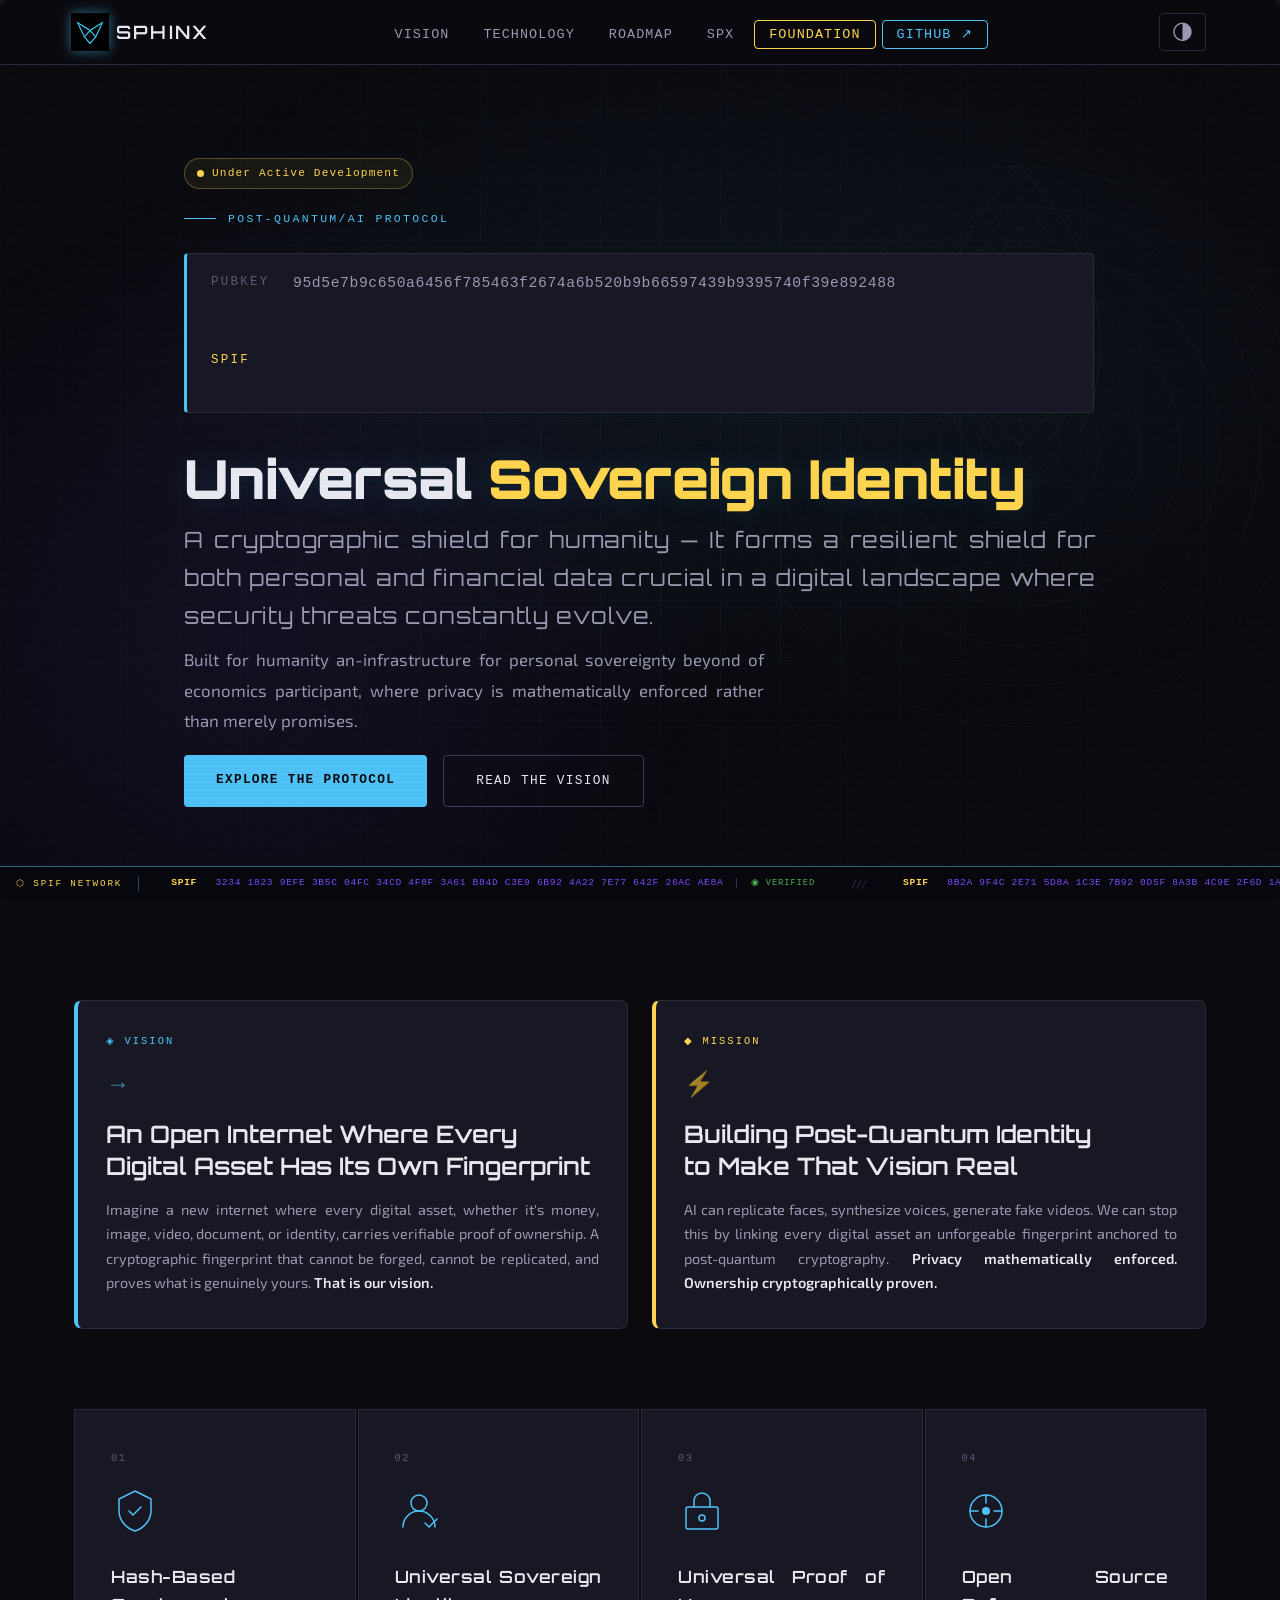
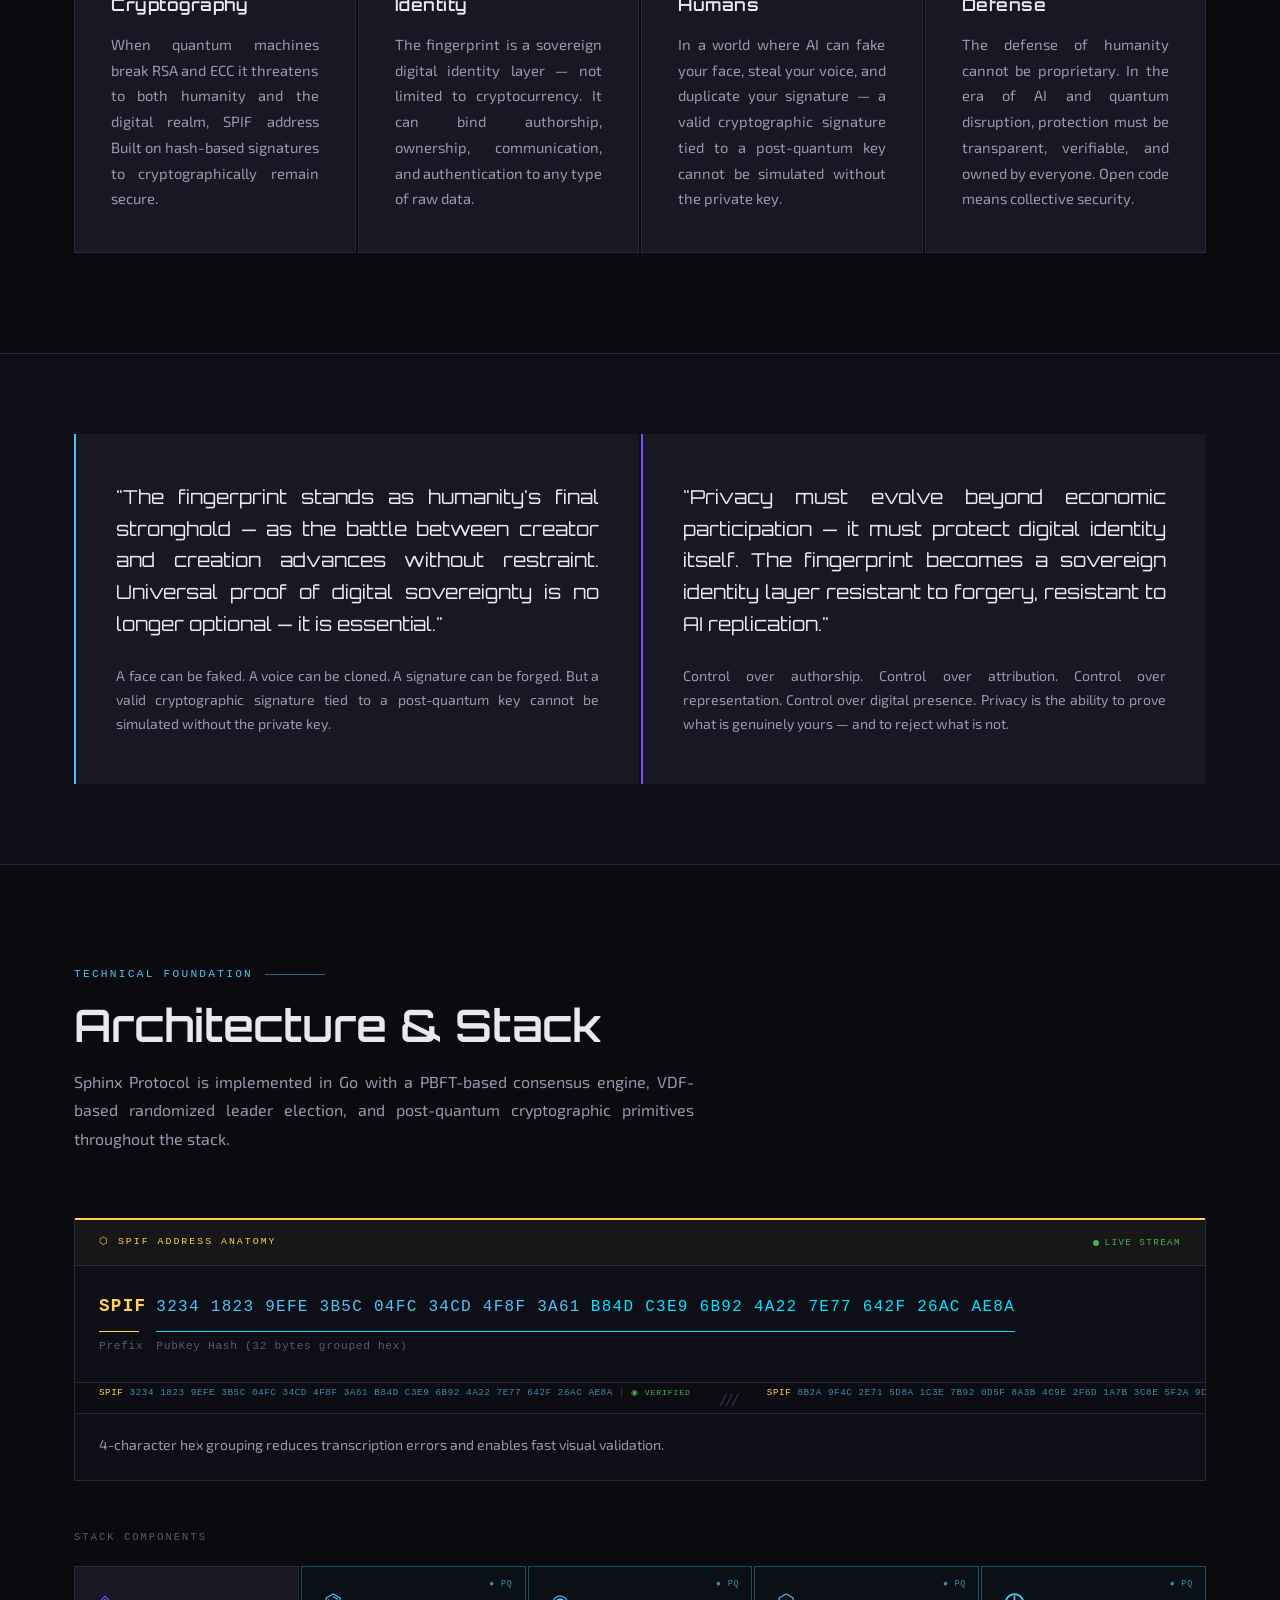
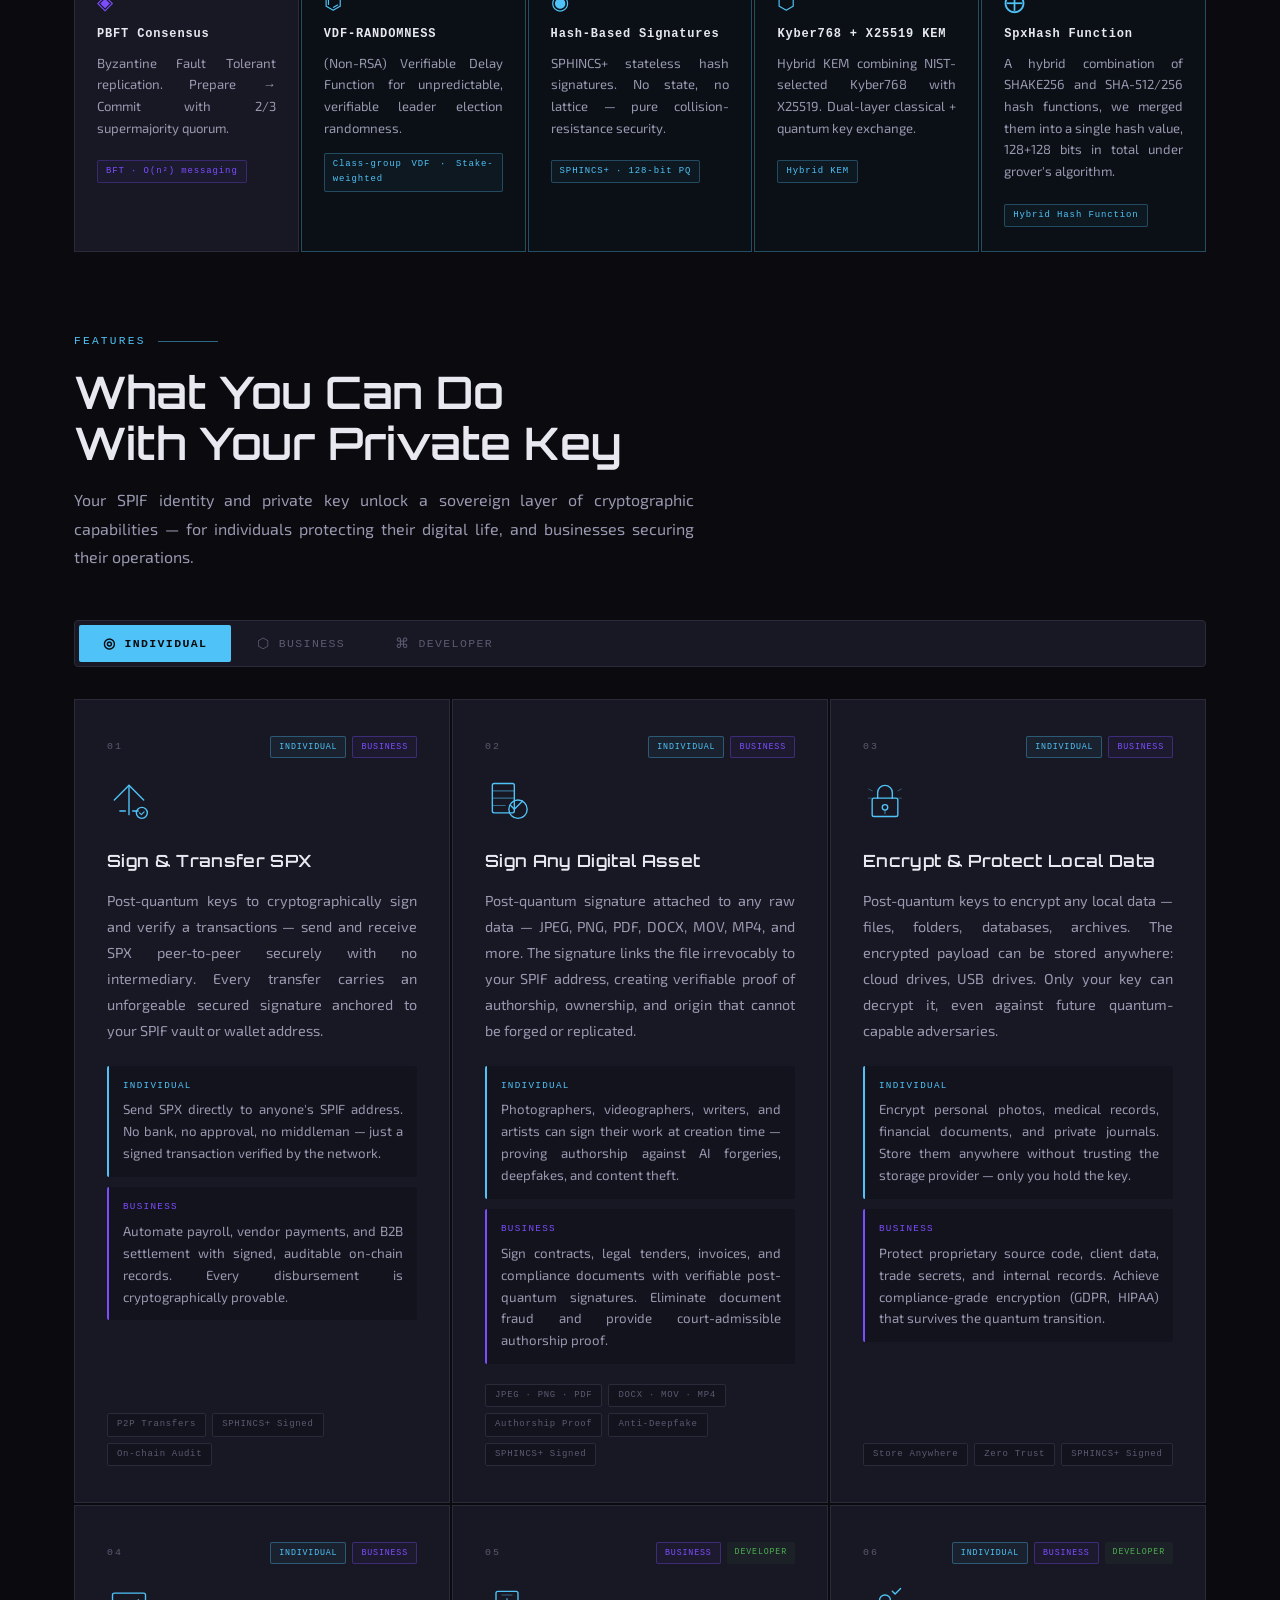
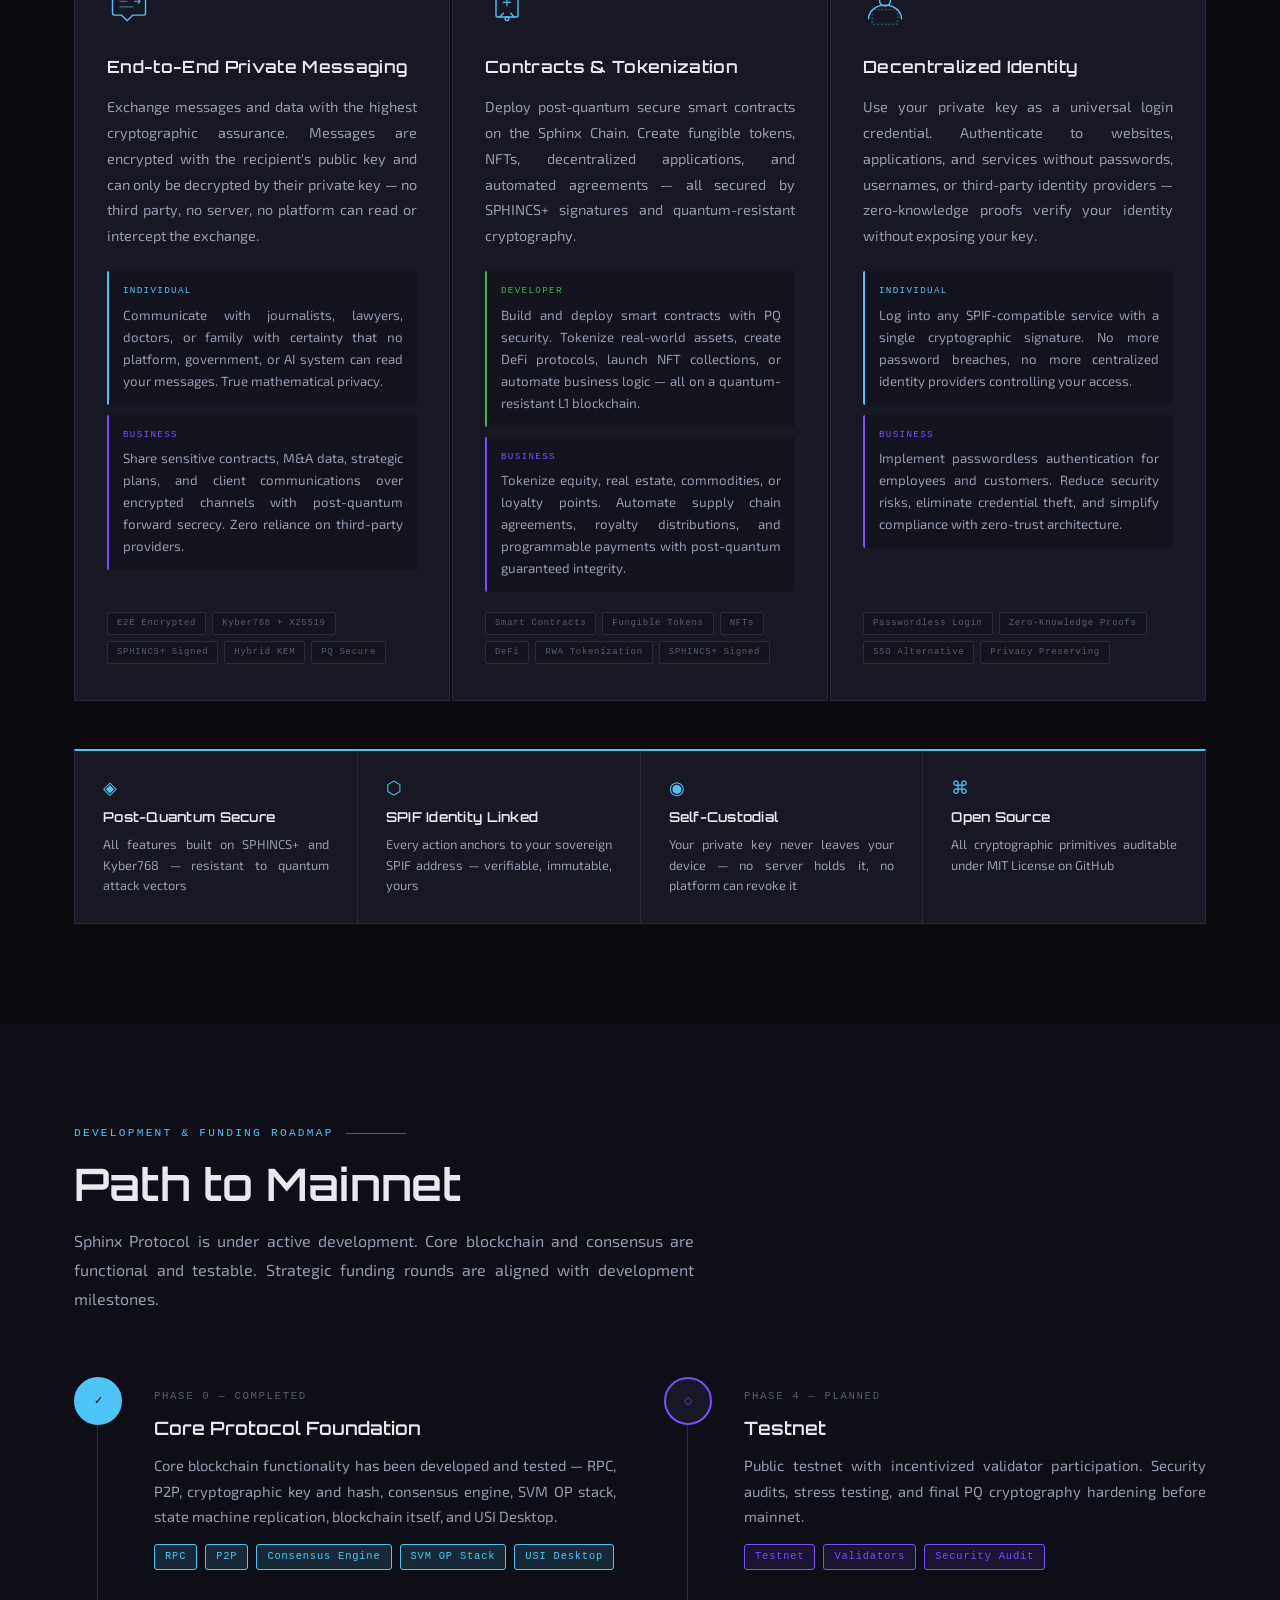
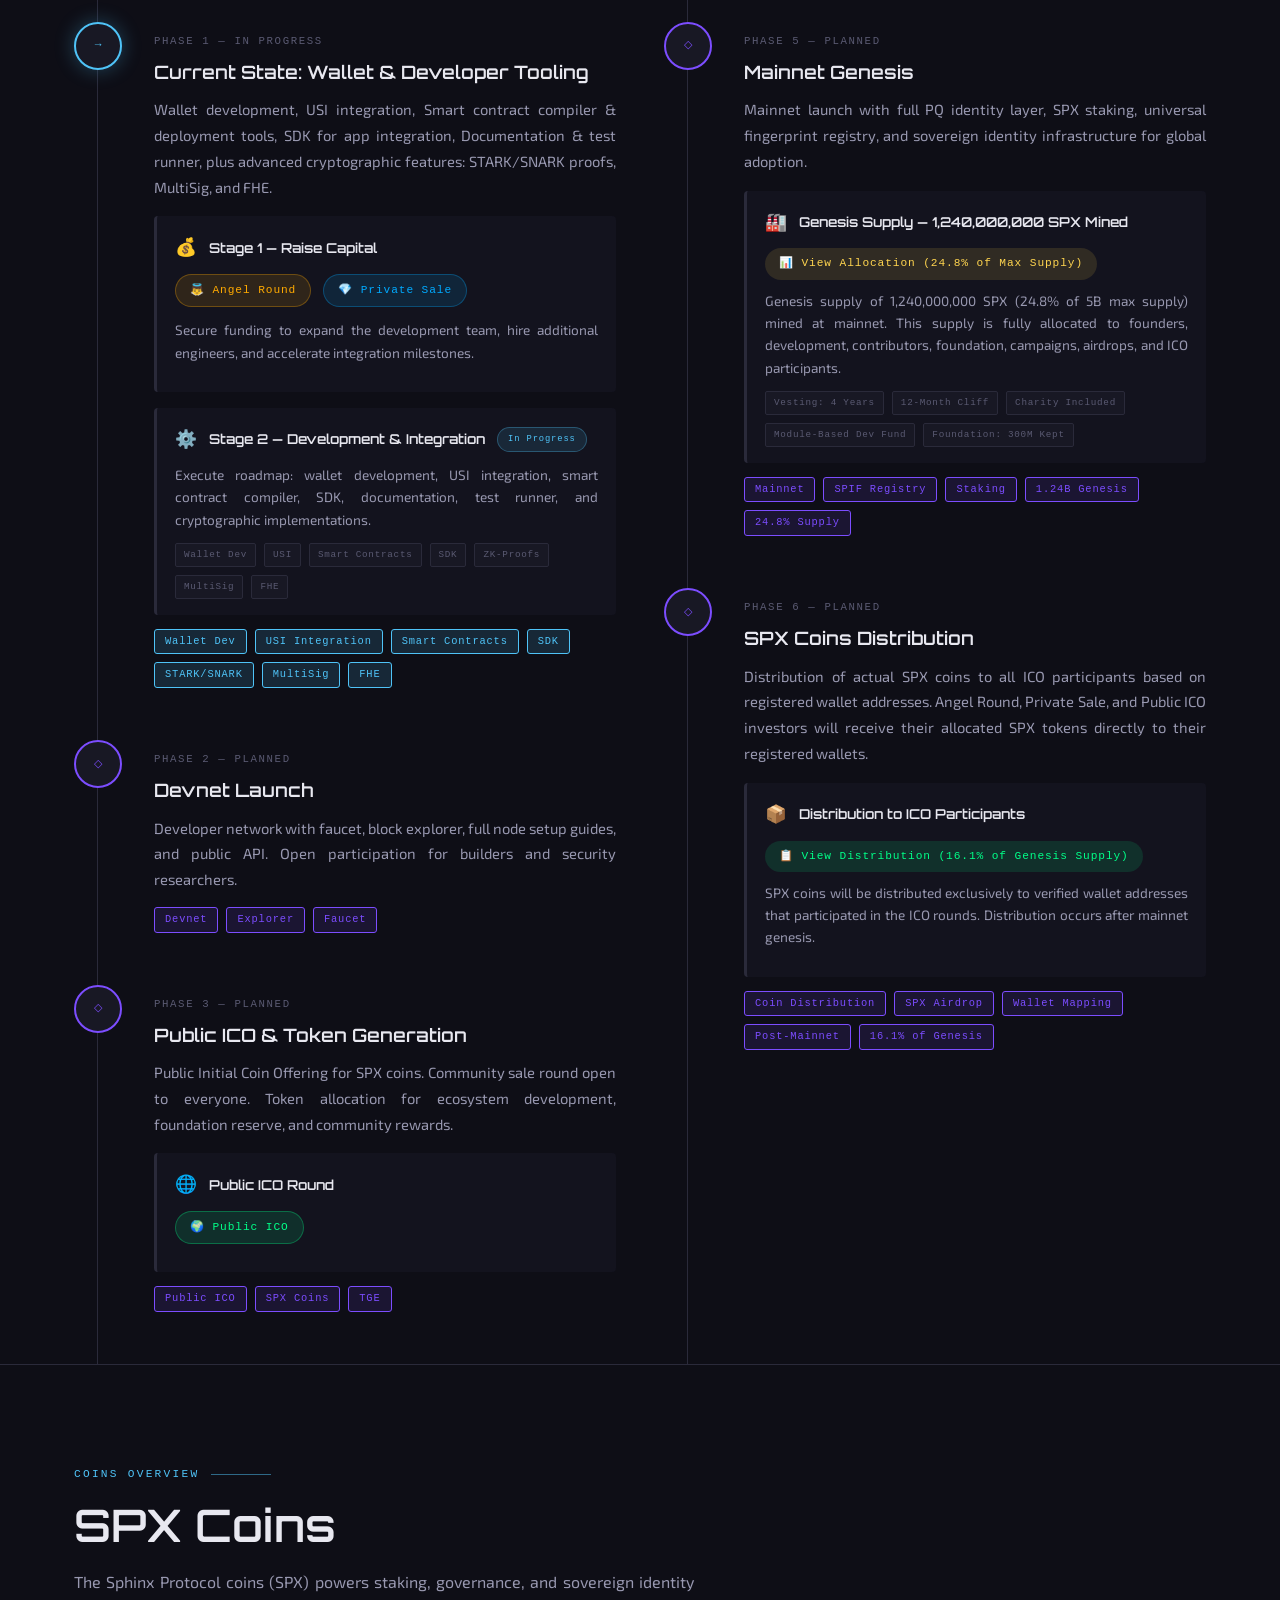
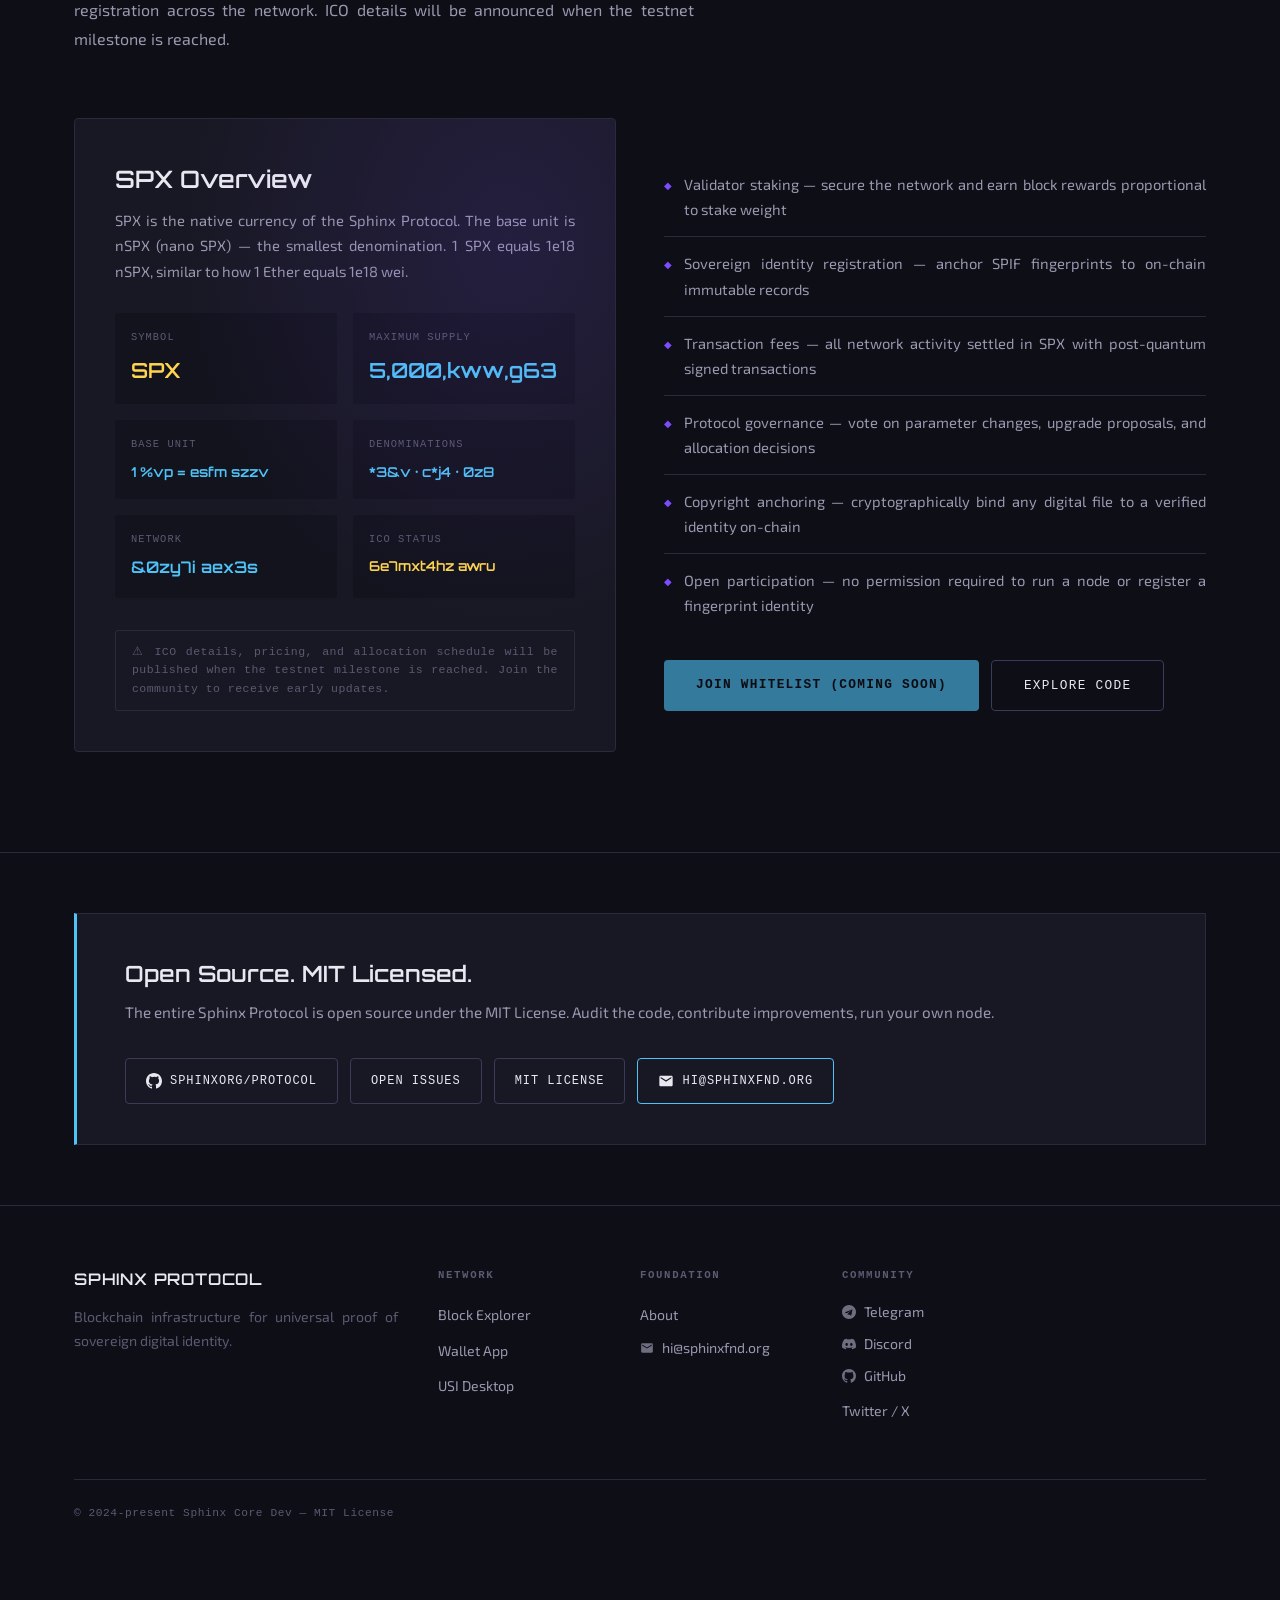
==== commit 5436d474: "updated" ====
--- a/index.html
+++ b/index.html
@@ -16,7 +16,7 @@
   <!-- Primary Meta Tags -->
   <title>Sphinx Protocol | Post-Quantum/AI Blockchain infrastructure for Universal Sovereign Identity</title>
   <meta name="title" content="Sphinx Protocol - Post-Quantum Blockchain for Universal Sovereign Identity">
-  <meta name="description" content="Sphinx Protocol delivers post-quantum security for digital identity. SPX coins, SPIF identity, and Universal Sovereign Identity (USI) - privacy mathematically enforced. Built on SPHINCS+ and Kyber768 quantum-resistant cryptography.">
+  <meta name="description" content="Sphinx is a decentralized technology focused on protecting human's identity in the post-AI and post-Quantum emergency, protecting currency, protecting digital identity forgery, protecting digital copyright, protecting digital artwork, all can be controlled through one vault.">
   <meta name="keywords" content="sphinx, sphinx blockchain, spx coins, spx, sphinx network, sphnx foundation, sphinx chain, usi, universal sovereign identity, post-quantum cryptography, SPHINCS+, Kyber768, PBFT consensus, VDF randomness, hash-based signatures, quantum-resistant blockchain, sovereign digital identity, SPIF address, decentralized identity, passwordless authentication, zero-knowledge proofs, Web3 identity, self-sovereign identity">
   <meta name="author" content="Sphinx Foundation">
   <meta name="robots" content="index,follow,max-image-preview:large,max-snippet:-1,max-video-preview:-1">
@@ -36,8 +36,8 @@
   <!-- Open Graph / Facebook -->
   <meta property="og:type" content="website">
   <meta property="og:url" content="https://sphinxfnd.org/">
-  <meta property="og:title" content="Sphinx Protocol | Post-Quantum/AIs Blockchain for Universal Sovereign Identity">
-  <meta property="og:description" content="Post-quantum Sphinx blockchain, Sphinx Network, Sphinx Chain, SPX coins, and USI infrastructure for Universal Sovereign Identity. Privacy mathematically enforced.">
+  <meta property="og:title" content="Sphinx Protocol | Post-Quantum/AI Blockchain for Universal Sovereign Identity">
+  <meta property="og:description" content="Sphinx is a decentralized technology focused on protecting human's identity in the post-AI and post-Quantum emergency, protecting currency, protecting digital identity forgery, protecting digital copyright, protecting digital artwork, all can be controlled through one vault.">
   <meta property="og:site_name" content="Sphinx Protocol">
   <meta property="og:image" content="https://sphinxfnd.org/images/sphinx-og-image.jpg">
   <meta property="og:image:width" content="1200">
@@ -75,7 +75,7 @@
       "https://t.me/sphinxprotocol",
       "https://discord.gg/sphinxprotocol"
     ],
-    "description": "Sphinx Protocol is a post-quantum Sphinx blockchain and Universal Sovereign Identity network for SPX coins, Sphinx Chain, Sphinx Network, and USI.",
+    "description": "Sphinx is a decentralized technology focused on protecting human's identity in the post-AI and post-Quantum emergency, protecting currency, protecting digital identity forgery, protecting digital copyright, protecting digital artwork, all can be controlled through one vault.",
     "foundingDate": "2024",
     "founders": [
       {
@@ -93,7 +93,7 @@
     "@type": "WebSite",
     "name": "Sphinx Protocol",
     "url": "https://sphinxfnd.org/",
-    "description": "Post-quantum blockchain infrastructure for universal proof of sovereign digital identity",
+    "description": "Sphinx is a decentralized technology focused on protecting human's identity in the post-AI and post-Quantum emergency, protecting currency, protecting digital identity forgery, protecting digital copyright, protecting digital artwork, all can be controlled through one vault.",
     "potentialAction": {
       "@type": "SearchAction",
       "target": "https://sphinxfnd.org/search?q={search_term_string}",
@@ -438,19 +438,12 @@
           <div class="stack-box-desc">Hybrid KEM combining NIST-selected Kyber768 with X25519. Dual-layer classical + quantum key exchange.</div>
           <div class="stack-box-tag">Hybrid KEM</div>
         </div>
-    
+
         <div class="stack-box stack-box--highlight">
-          <div class="stack-box-icon">⌘</div>
-          <div class="stack-box-name">SPIF Address Format</div>
-          <div class="stack-box-desc">4-byte prefix + 32-byte PQ key. Human-readable grouped hex. Visually verifiable sovereign identity.</div>
-          <div class="stack-box-tag">SPIF · 36 bytes total</div>
-        </div>
-
-        <div class="stack-box stack-box--highlight">
-          <div class="stack-box-icon">⌘</div>
+          <div class="stack-box-icon">⨁</div>
           <div class="stack-box-name">SpxHash Function</div>
-          <div class="stack-box-desc">A hybrid combination of SHA-256 and SHA-512/256 hash functions, we merged them into a single hash value.</div>
-          <div class="stack-box-tag">128+128 bits in total under grover's algorithm</div>
+          <div class="stack-box-desc">A hybrid combination of SHAKE256 and SHA-512/256 hash functions, we merged them into a single hash value, 128+128 bits in total under grover's algorithm.</div>
+          <div class="stack-box-tag">Hybrid Hash Function</div>
         </div>
 
       </div>
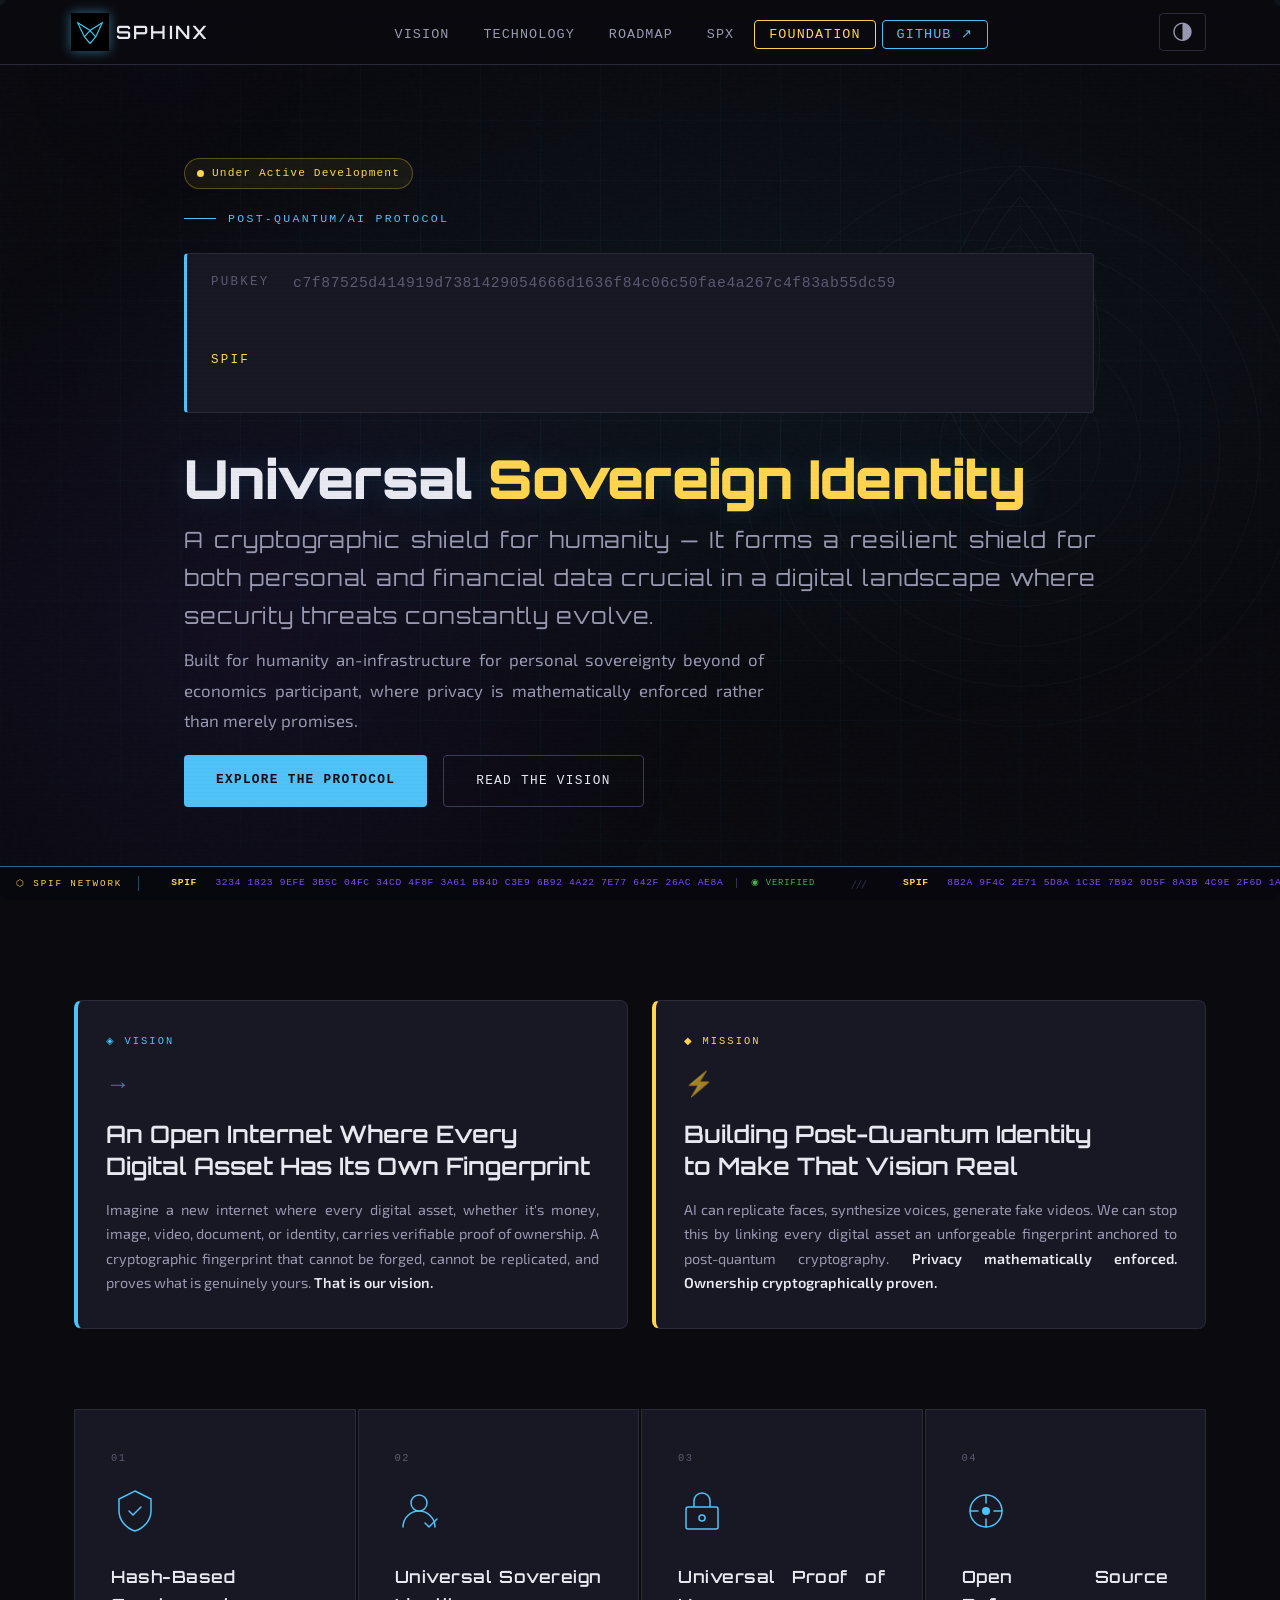
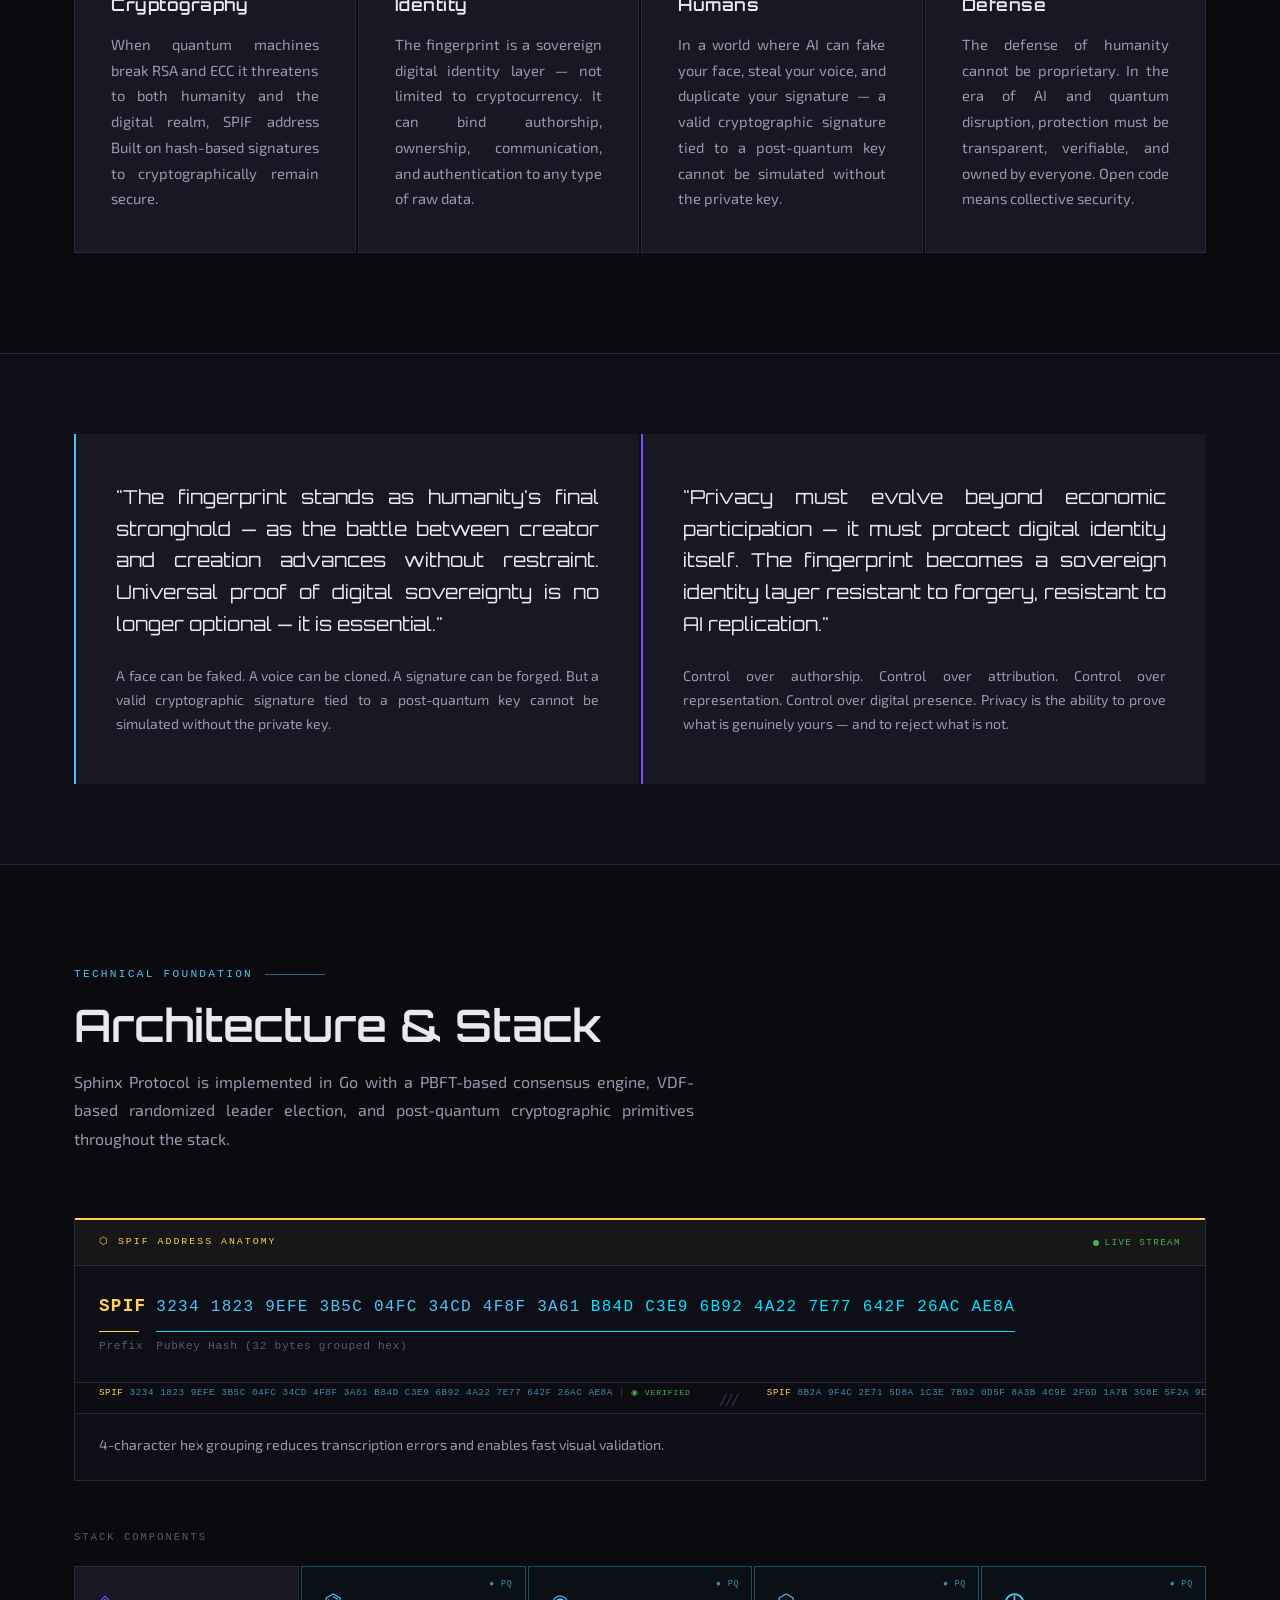
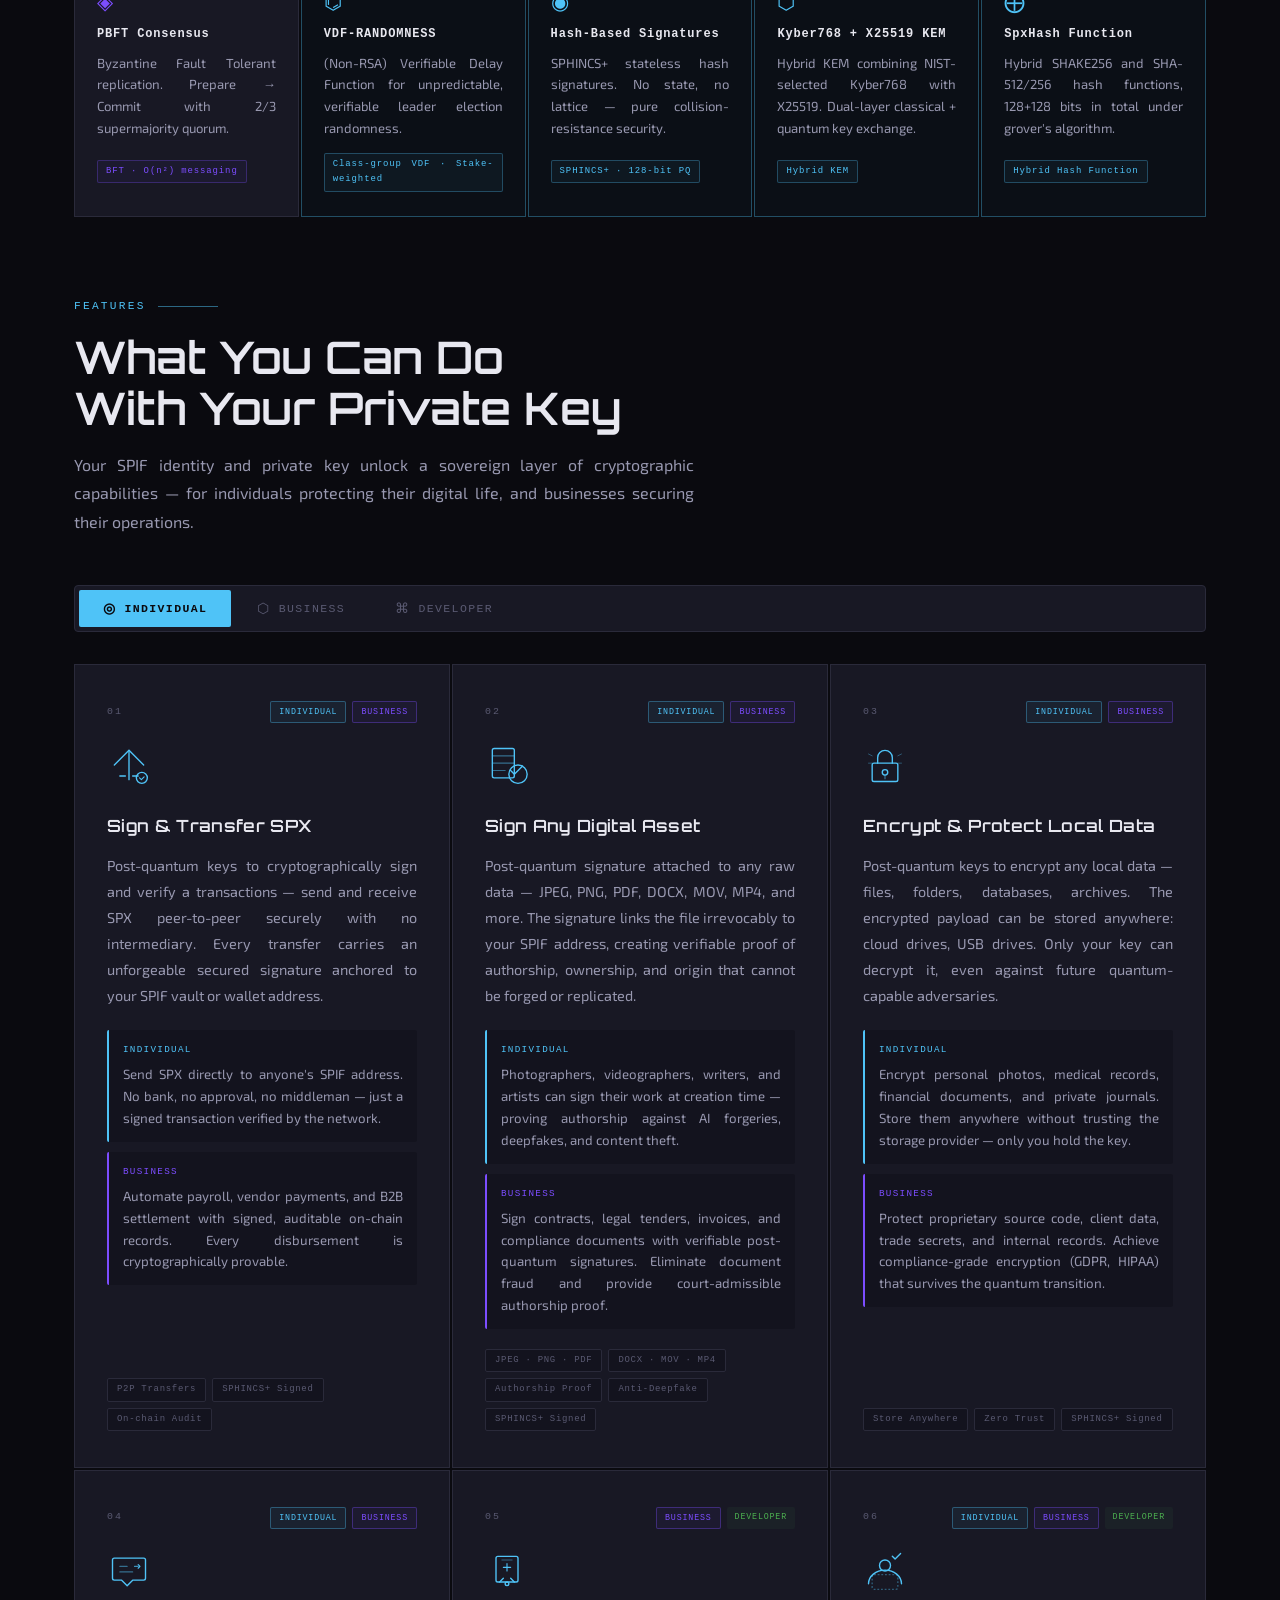
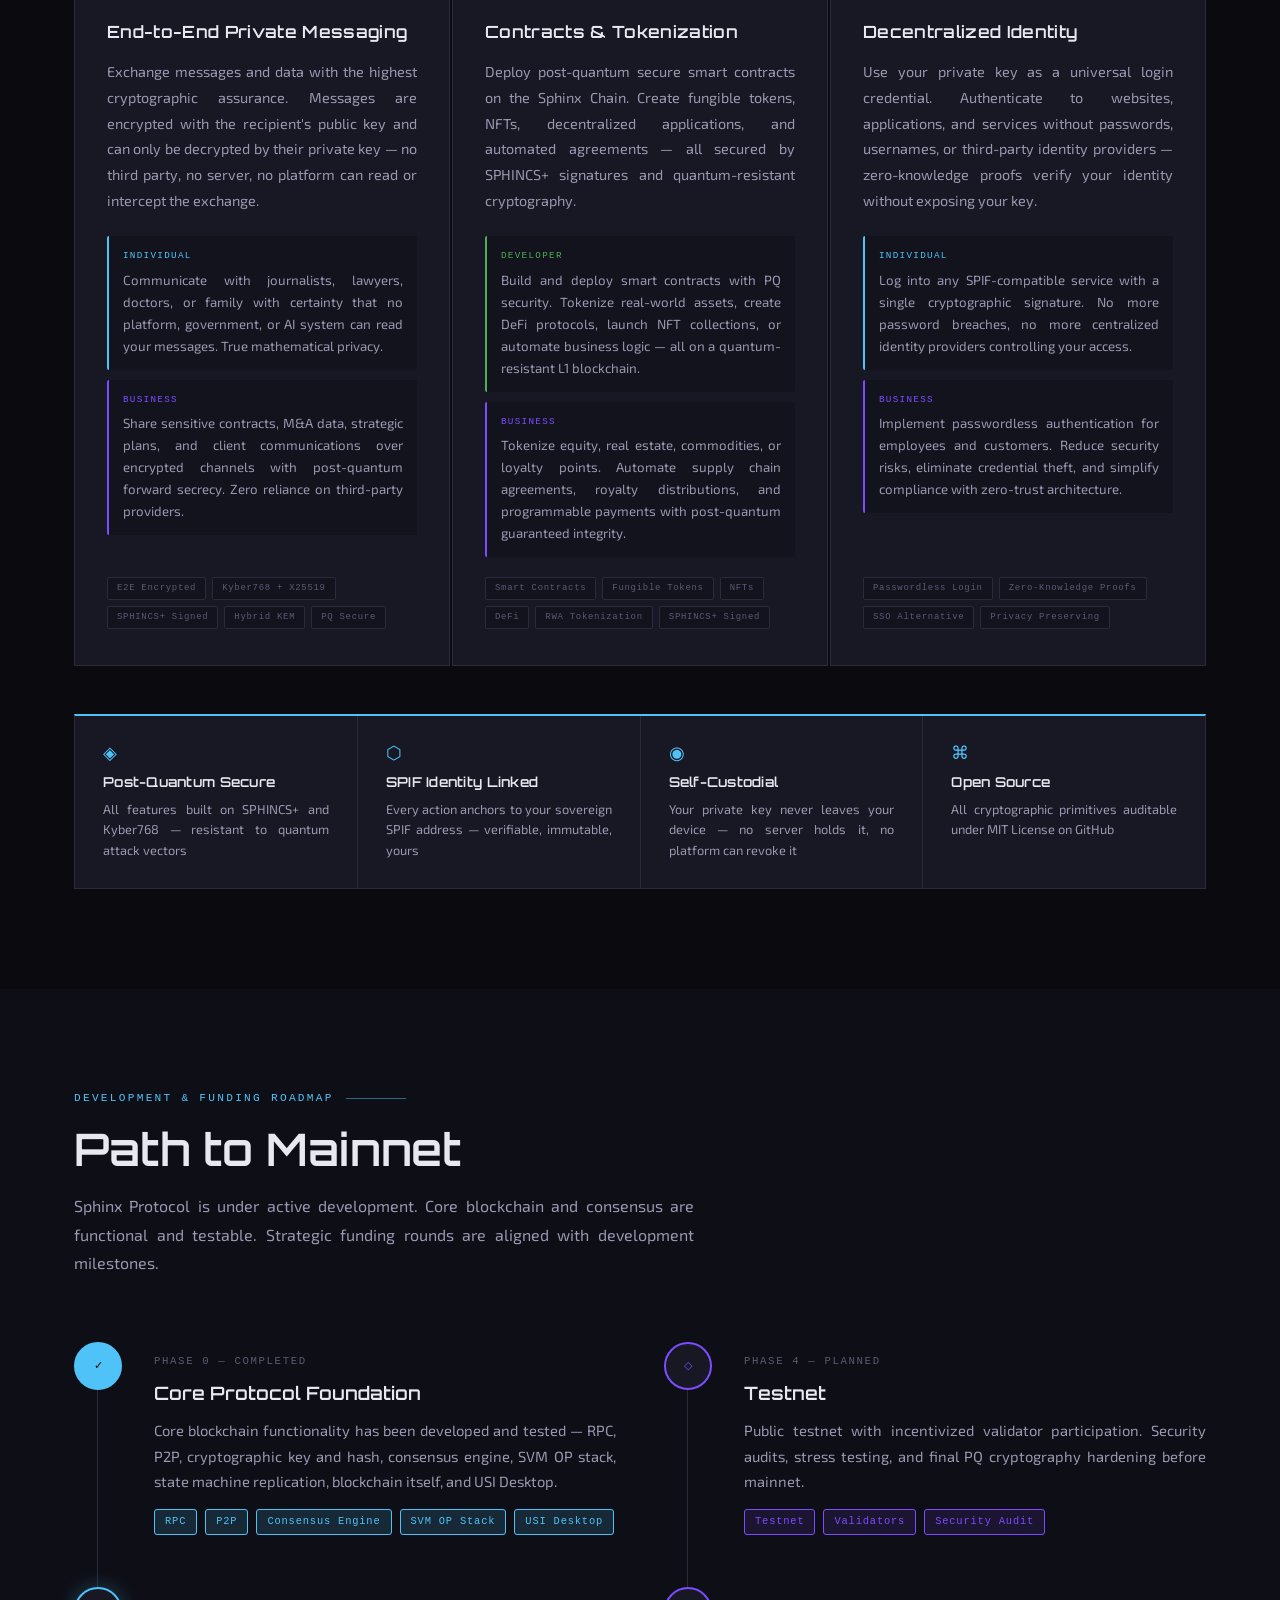
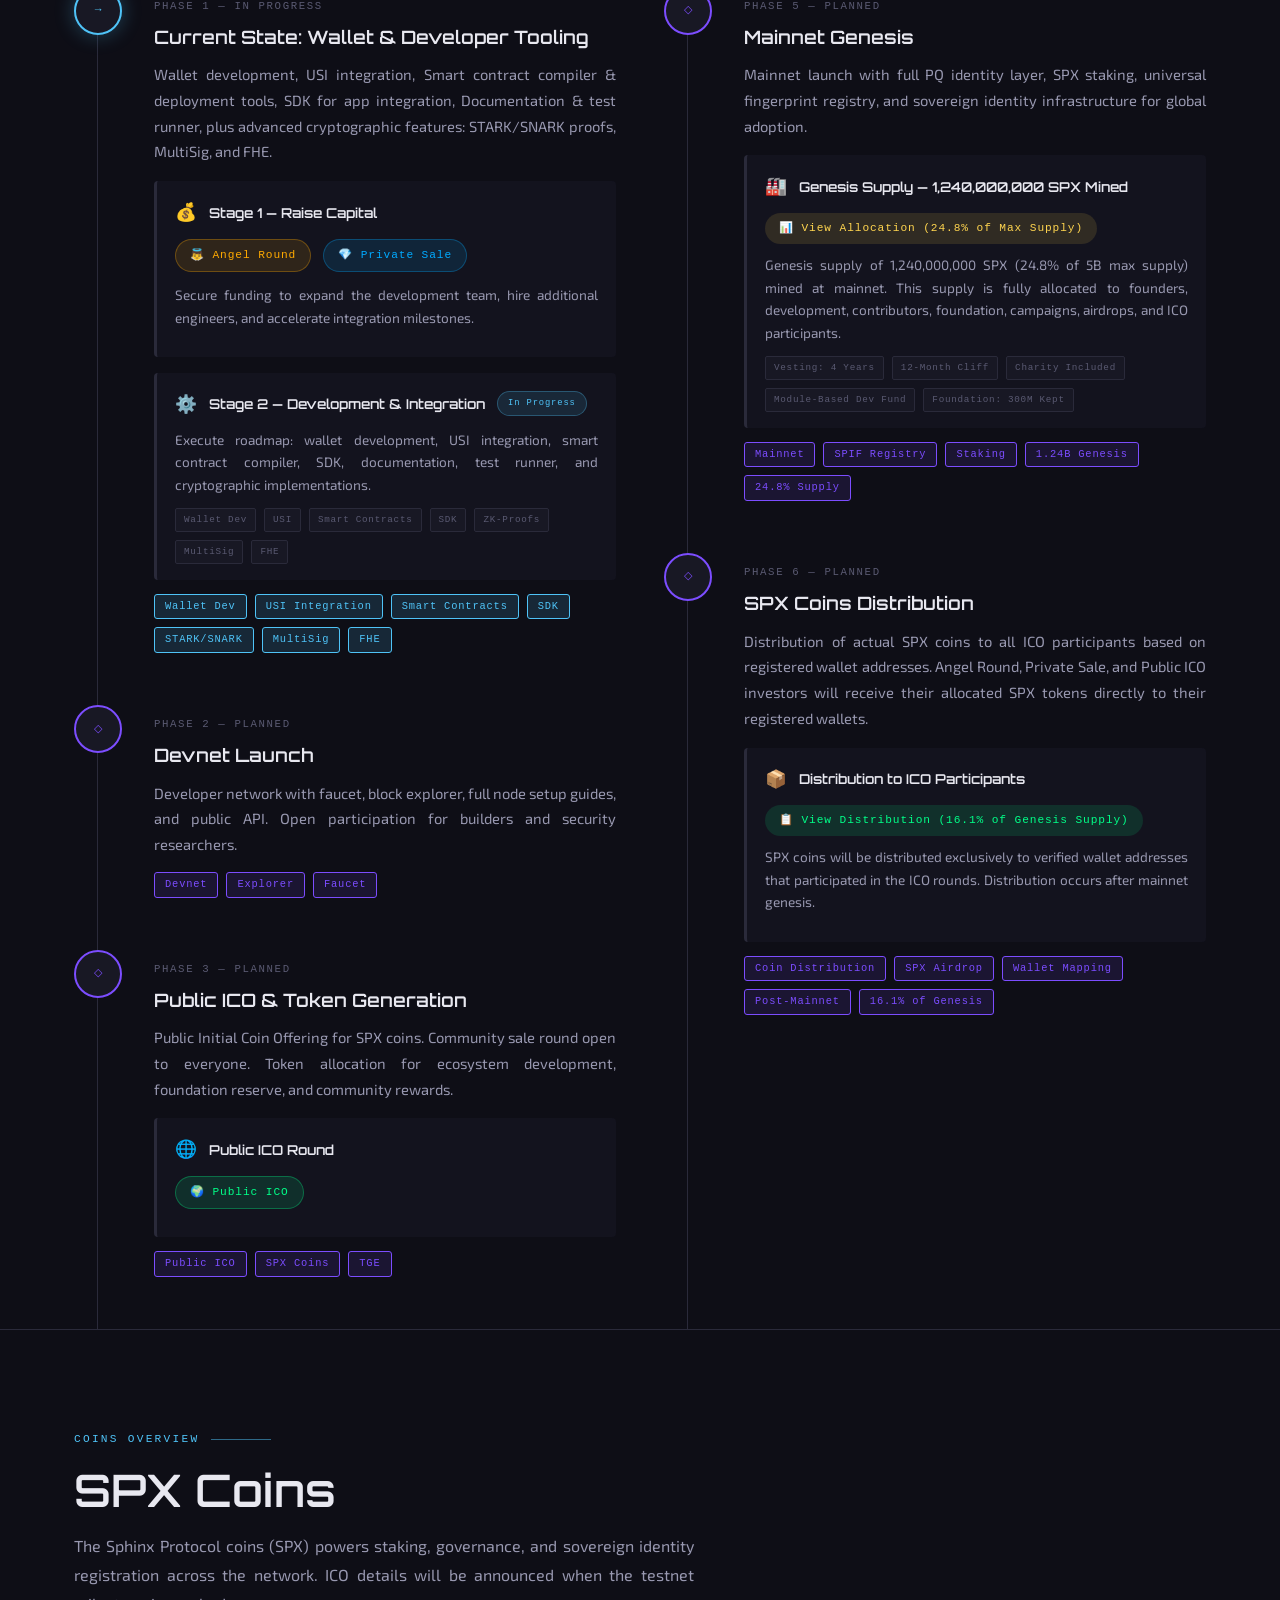
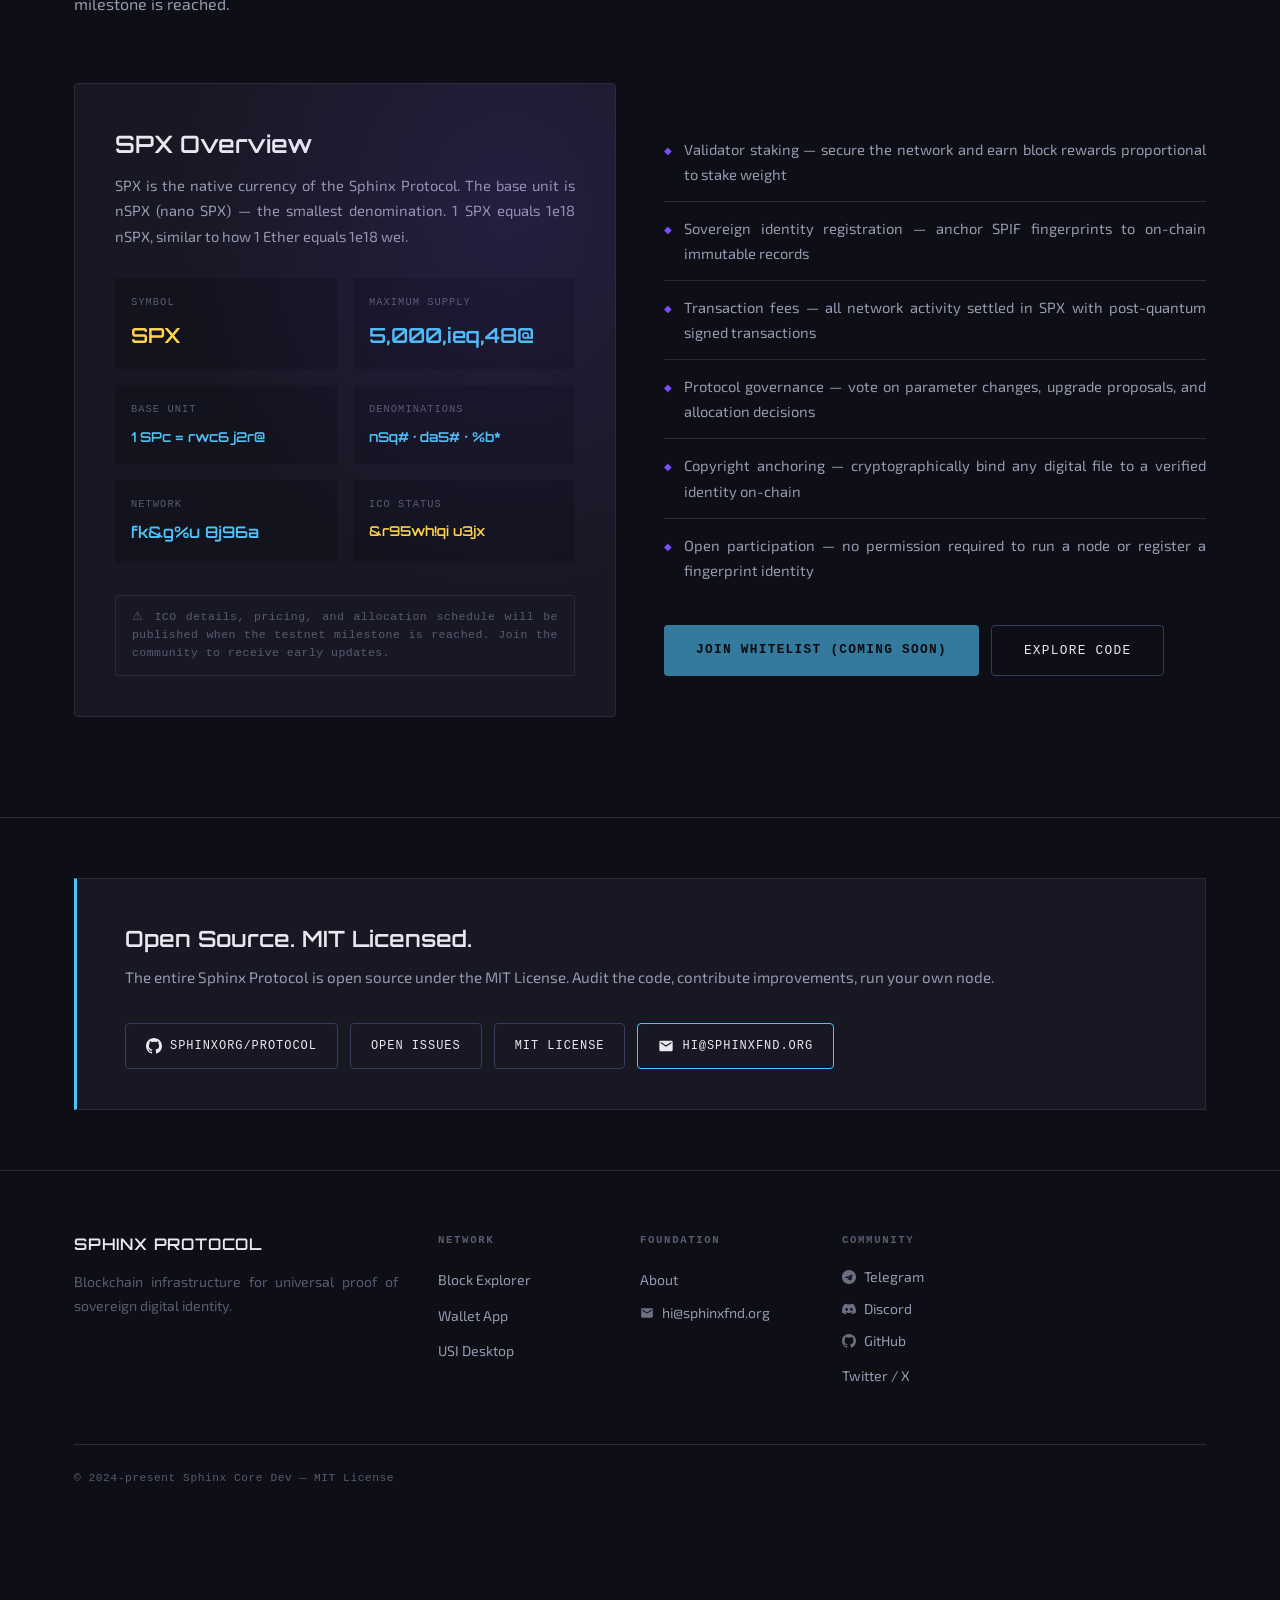
==== commit 8ce21a29: "Update index.html" ====
--- a/index.html
+++ b/index.html
@@ -442,7 +442,7 @@
         <div class="stack-box stack-box--highlight">
           <div class="stack-box-icon">⨁</div>
           <div class="stack-box-name">SpxHash Function</div>
-          <div class="stack-box-desc">A hybrid combination of SHAKE256 and SHA-512/256 hash functions, we merged them into a single hash value, 128+128 bits in total under grover's algorithm.</div>
+          <div class="stack-box-desc">Hybrid SHAKE256 and SHA-512/256 hash functions, 128+128 bits in total under grover's algorithm.</div>
           <div class="stack-box-tag">Hybrid Hash Function</div>
         </div>
 
@@ -854,7 +854,7 @@
                 <div class="dropdown-content">
                   <div class="dropdown-section">
                     <span class="dropdown-label">Price per SPX</span>
-                    <span class="dropdown-value highlight">$0.18 USD</span>
+                    <span class="dropdown-value highlight">$0.24 USD</span>
                   </div>
                   <div class="dropdown-section">
                     <span class="dropdown-label">SPX Allocation</span>
@@ -862,7 +862,7 @@
                   </div>
                   <div class="dropdown-section">
                     <span class="dropdown-label">Target Raise</span>
-                    <span class="dropdown-value highlight">$12,600,000 USD</span>
+                    <span class="dropdown-value highlight">$16,800,000 USD</span>
                   </div>
                   <div class="dropdown-section">
                     <span class="dropdown-label">Target Audience</span>
@@ -1044,124 +1044,124 @@
               <p class="stage-desc">Genesis supply of 1,240,000,000 SPX (24.8% of 5B max supply) mined at mainnet. This supply is fully allocated to founders, development, contributors, foundation, campaigns, airdrops, and ICO participants.</p>
               
               <!-- Genesis Supply Dropdown -->
-              <div id="genesis-supply-details" class="funding-dropdown">
-                <div class="dropdown-header">
-                  <span class="dropdown-icon">🏭</span>
-                  <span class="dropdown-title">Genesis Supply — Allocation Details</span>
-                  <button class="dropdown-close">×</button>
+            <div id="genesis-supply-details" class="funding-dropdown">
+              <div class="dropdown-header">
+                <span class="dropdown-icon">🏭</span>
+                <span class="dropdown-title">Genesis Supply — Allocation Details</span>
+                <button class="dropdown-close">×</button>
+              </div>
+              <div class="dropdown-content">
+                <div class="allocation-grid">
+                  <div class="allocation-header">
+                    <span>Allocation</span>
+                    <span>SPX</span>
+                    <span>% of Genesis</span>
+                    <span>% of Max Supply</span>
+                    <span>Sold?</span>
+                  </div>
+                  
+                  <div class="allocation-item">
+                    <span class="alloc-label">Public ICO</span>
+                    <span class="alloc-value">100,000,000</span>
+                    <span class="alloc-percent">8.06%</span>
+                    <span class="alloc-usd">2%</span>
+                    <span class="alloc-terms">✅ 100% Sold</span>
+                  </div>
+                  
+                  <div class="allocation-item">
+                    <span class="alloc-label">Private Sale</span>
+                    <span class="alloc-value">70,000,000</span>
+                    <span class="alloc-percent">5.65%</span>
+                    <span class="alloc-usd">1.4%</span>
+                    <span class="alloc-terms">✅ 100% Sold</span>
+                  </div>
+                  
+                  <div class="allocation-item">
+                    <span class="alloc-label">Angel Round</span>
+                    <span class="alloc-value">30,000,000</span>
+                    <span class="alloc-percent">2.42%</span>
+                    <span class="alloc-usd">0.6%</span>
+                    <span class="alloc-terms">✅ 100% Sold</span>
+                  </div>
+                  
+                  <div class="allocation-item">
+                    <span class="alloc-label">Founder (Lead)</span>
+                    <span class="alloc-value">30,000,000</span>
+                    <span class="alloc-percent">2.42%</span>
+                    <span class="alloc-usd">0.6%</span>
+                    <span class="alloc-terms">✅ 16.7% Sold / 83.3% Kept (Vesting)</span>
+                  </div>
+
+                  <div class="allocation-item">
+                    <span class="alloc-label">Co-founders (4)</span>
+                    <span class="alloc-value">95,000,000</span>
+                    <span class="alloc-percent">7.66%</span>
+                    <span class="alloc-usd">1.9%</span>
+                    <span class="alloc-terms">✅ 10.5% Sold / 89.5% Kept (Vesting)</span>
+                  </div>
+                  
+                  <div class="allocation-item">
+                    <span class="alloc-label">Development Fund</span>
+                    <span class="alloc-value">200,000,000</span>
+                    <span class="alloc-percent">16.13%</span>
+                    <span class="alloc-usd">4%</span>
+                    <span class="alloc-terms">✅ 25% Sold / 75% Kept</span>
+                  </div>
+                  
+                  <div class="allocation-item">
+                    <span class="alloc-label">Contributors</span>
+                    <span class="alloc-value">90,000,000</span>
+                    <span class="alloc-percent">7.26%</span>
+                    <span class="alloc-usd">1.8%</span>
+                    <span class="alloc-terms">✅ 16.7% Sold / 83.3% Kept</span>
+                  </div>
+                  
+                  <div class="allocation-item">
+                    <span class="alloc-label">SPHINX Foundation</span>
+                    <span class="alloc-value">300,000,000</span>
+                    <span class="alloc-percent">24.19%</span>
+                    <span class="alloc-usd">6%</span>
+                    <span class="alloc-terms">❌ 0% Sold (Ecosystem)</span>
+                  </div>
+                  
+                  <div class="allocation-item">
+                    <span class="alloc-label">Campaigns</span>
+                    <span class="alloc-value">35,000,000</span>
+                    <span class="alloc-percent">2.82%</span>
+                    <span class="alloc-usd">0.7%</span>
+                    <span class="alloc-terms">✅ 57% Sold / 43% Kept</span>
+                  </div>
+                  
+                  <div class="allocation-item">
+                    <span class="alloc-label">Community Airdrops</span>
+                    <span class="alloc-value">90,000,000</span>
+                    <span class="alloc-percent">7.26%</span>
+                    <span class="alloc-usd">1.8%</span>
+                    <span class="alloc-terms">❌ 0% Sold (Free)</span>
+                  </div>
+                  
+                  <div class="allocation-item">
+                    <span class="alloc-label">Public ICO Pool</span>
+                    <span class="alloc-value">200,000,000</span>
+                    <span class="alloc-percent">16.13%</span>
+                    <span class="alloc-usd">4%</span>
+                    <span class="alloc-terms">✅ 50% Sold / 50% Kept</span>
+                  </div>
+                  
+                  <div class="allocation-total">
+                    <span>Total Genesis Supply</span>
+                    <span>1,240,000,000 SPX</span>
+                    <span>100%</span>
+                    <span>24.8% of Max Supply</span>
+                    <span>200M Sold / 1.04B Kept</span>
+                  </div>
                 </div>
-                <div class="dropdown-content">
-                  <div class="allocation-grid">
-                    <div class="allocation-header">
-                      <span>Allocation</span>
-                      <span>SPX</span>
-                      <span>% of Genesis</span>
-                      <span>% of Max Supply</span>
-                      <span>Sold?</span>
-                    </div>
-                    
-                    <div class="allocation-item">
-                      <span class="alloc-label">Public ICO</span>
-                      <span class="alloc-value">100,000,000</span>
-                      <span class="alloc-percent">8.06%</span>
-                      <span class="alloc-usd">2%</span>
-                      <span class="alloc-terms">✅ 100% Sold</span>
-                    </div>
-                    
-                    <div class="allocation-item">
-                      <span class="alloc-label">Private Sale</span>
-                      <span class="alloc-value">70,000,000</span>
-                      <span class="alloc-percent">5.65%</span>
-                      <span class="alloc-usd">1.4%</span>
-                      <span class="alloc-terms">✅ 100% Sold</span>
-                    </div>
-                    
-                    <div class="allocation-item">
-                      <span class="alloc-label">Angel Round</span>
-                      <span class="alloc-value">30,000,000</span>
-                      <span class="alloc-percent">2.42%</span>
-                      <span class="alloc-usd">0.6%</span>
-                      <span class="alloc-terms">✅ 100% Sold</span>
-                    </div>
-                    
-                    <div class="allocation-item">
-                      <span class="alloc-label">Founder (Lead)</span>
-                      <span class="alloc-value">30,000,000</span>
-                      <span class="alloc-percent">2.42%</span>
-                      <span class="alloc-usd">0.6%</span>
-                      <span class="alloc-terms">❌ 0% Sold (Vesting)</span>
-                    </div>
-
-                    <div class="allocation-item">
-                      <span class="alloc-label">Co-founders (4)</span>
-                      <span class="alloc-value">95,000,000</span>
-                      <span class="alloc-percent">7.66%</span>
-                      <span class="alloc-usd">1.9%</span>
-                      <span class="alloc-terms">❌ 0% Sold (Vesting)</span>
-                    </div>
-                    
-                    <div class="allocation-item">
-                      <span class="alloc-label">Development Fund</span>
-                      <span class="alloc-value">200,000,000</span>
-                      <span class="alloc-percent">16.13%</span>
-                      <span class="alloc-usd">4%</span>
-                      <span class="alloc-terms">✅ 25% Sold / 75% Kept</span>
-                    </div>
-                    
-                    <div class="allocation-item">
-                      <span class="alloc-label">Contributors</span>
-                      <span class="alloc-value">90,000,000</span>
-                      <span class="alloc-percent">7.26%</span>
-                      <span class="alloc-usd">1.8%</span>
-                      <span class="alloc-terms">✅ 16.7% Sold / 83.3% Kept</span>
-                    </div>
-                    
-                    <div class="allocation-item">
-                      <span class="alloc-label">SPHINX Foundation</span>
-                      <span class="alloc-value">300,000,000</span>
-                      <span class="alloc-percent">24.19%</span>
-                      <span class="alloc-usd">6%</span>
-                      <span class="alloc-terms">❌ 0% Sold (Ecosystem)</span>
-                    </div>
-                    
-                    <div class="allocation-item">
-                      <span class="alloc-label">Campaigns</span>
-                      <span class="alloc-value">35,000,000</span>
-                      <span class="alloc-percent">2.82%</span>
-                      <span class="alloc-usd">0.7%</span>
-                      <span class="alloc-terms">✅ 57% Sold / 43% Kept</span>
-                    </div>
-                    
-                    <div class="allocation-item">
-                      <span class="alloc-label">Community Airdrops</span>
-                      <span class="alloc-value">90,000,000</span>
-                      <span class="alloc-percent">7.26%</span>
-                      <span class="alloc-usd">1.8%</span>
-                      <span class="alloc-terms">❌ 0% Sold (Free)</span>
-                    </div>
-                    
-                    <div class="allocation-item">
-                      <span class="alloc-label">Public ICO Pool</span>
-                      <span class="alloc-value">200,000,000</span>
-                      <span class="alloc-percent">16.13%</span>
-                      <span class="alloc-usd">4%</span>
-                      <span class="alloc-terms">✅ 50% Sold / 50% Kept</span>
-                    </div>
-                    
-                    <div class="allocation-total">
-                      <span>Total Genesis Supply</span>
-                      <span>1,240,000,000 SPX</span>
-                      <span>100%</span>
-                      <span>24.8% of Max Supply</span>
-                      <span>200M Sold / 1.04B Kept</span>
-                    </div>
-                  </div>
-                  
-                  <p class="stage-desc" style="margin-top: 12px; font-size: 0.75rem; color: var(--text3);">
-                    <strong>Note:</strong> The remaining 75.2% (3,760,000,000 SPX) will be mined progressively through network participation, staking rewards, and ecosystem incentives over 10+ years with a halving-like mechanism every 2 years.
-                  </p>
-                </div>
+                
+                <p class="stage-desc" style="margin-top: 12px; font-size: 0.75rem; color: var(--text3);">
+                  <strong>Note:</strong> The remaining 75.2% (3,760,000,000 SPX) will be mined progressively through network participation, staking rewards, and ecosystem incentives over 10+ years with a halving-like mechanism every 2 years.
+                </p>
               </div>
+            </div>
               
               <div class="stage-details">
                 <span class="stage-detail">Vesting: 4 Years</span>
@@ -1367,8 +1367,6 @@
   </div>
 </section>
 
-
-
 <!-- ──────────────────────────────────────── GITHUB CTA -->
 <section class="section-sm">
   <div class="container reveal">
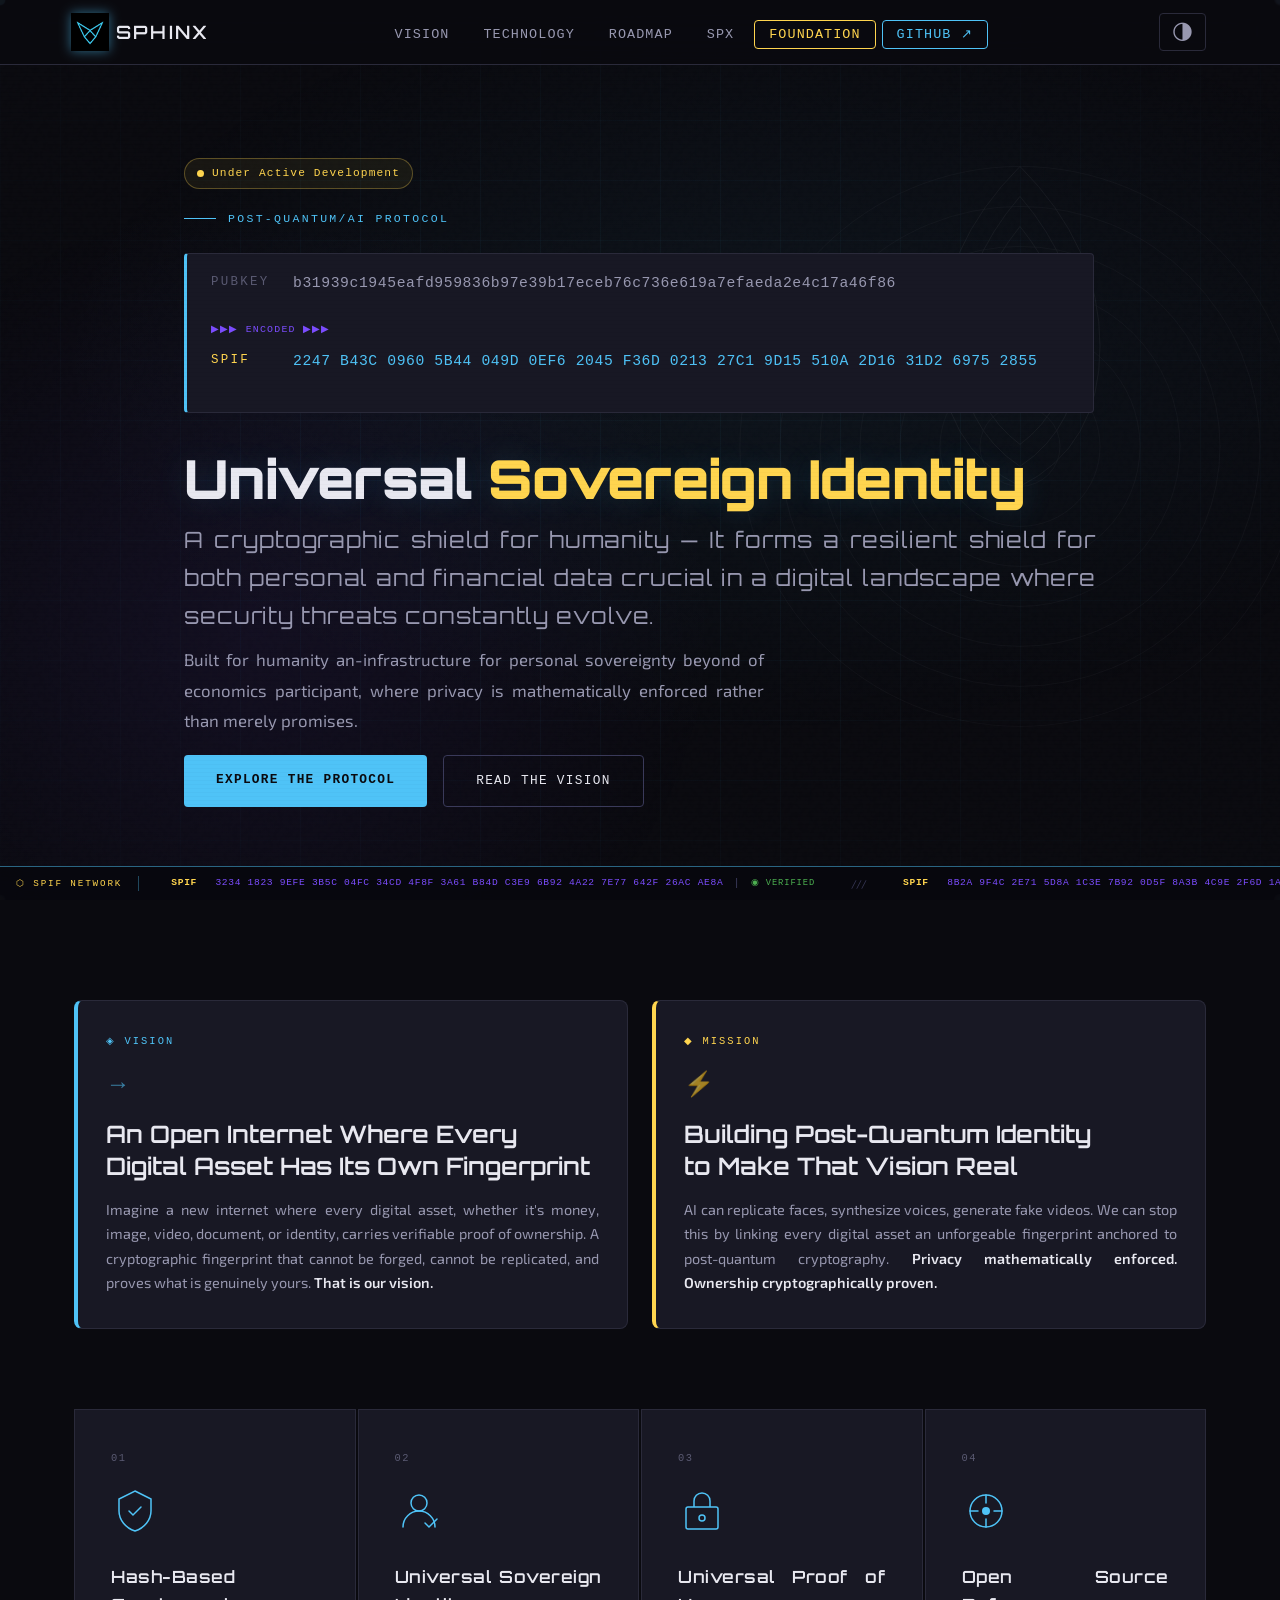
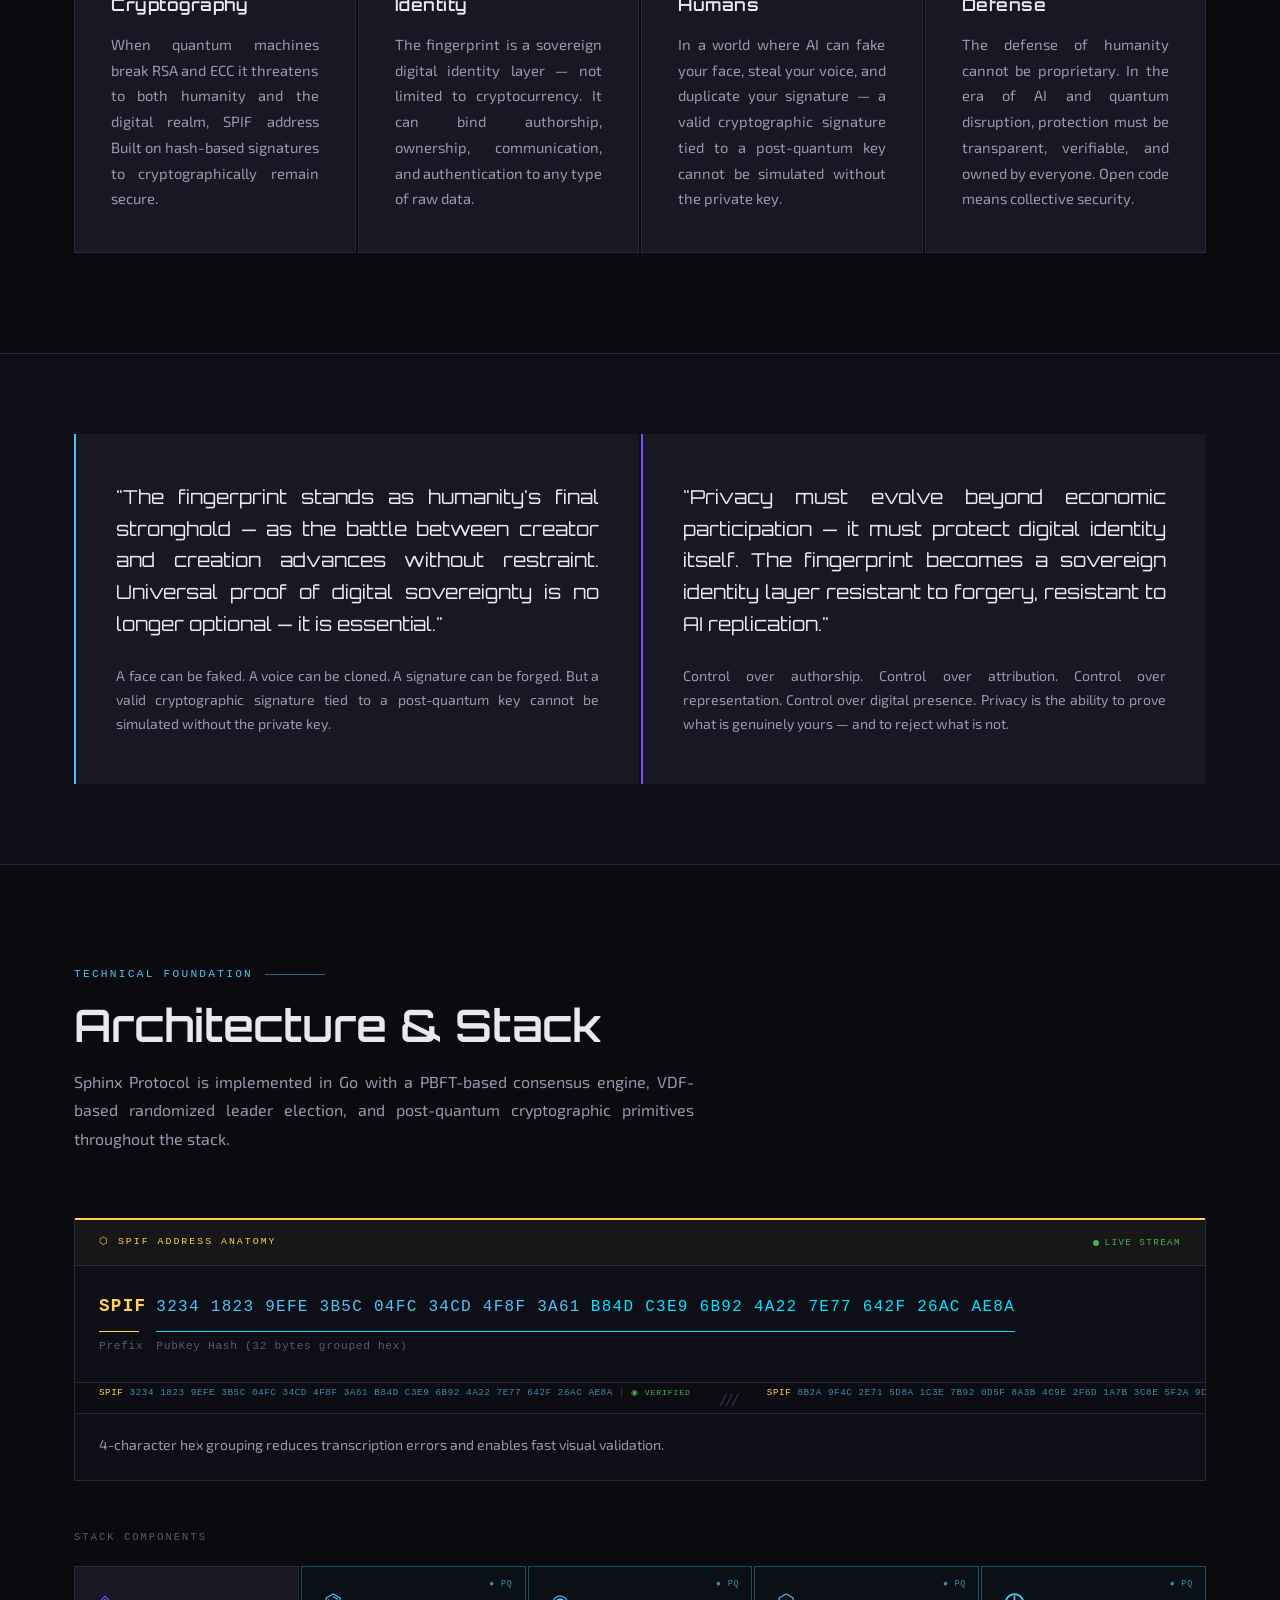
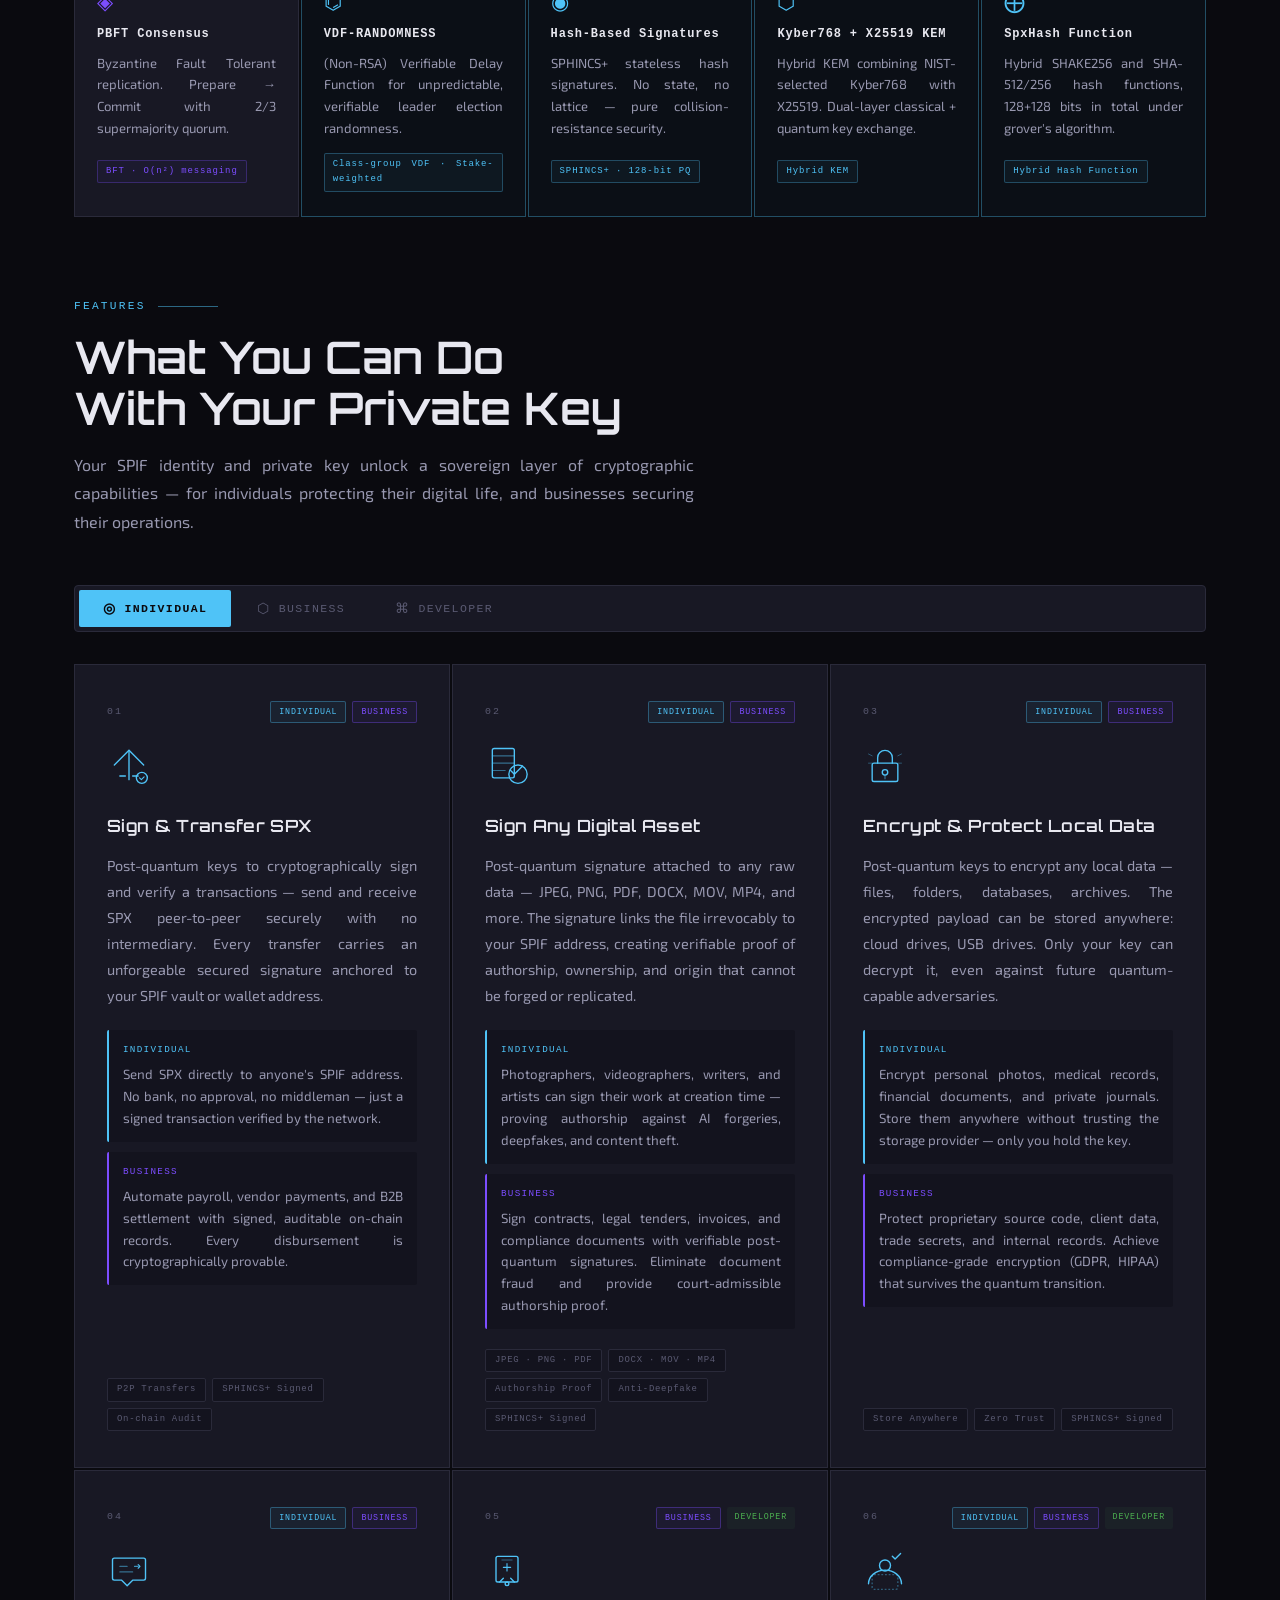
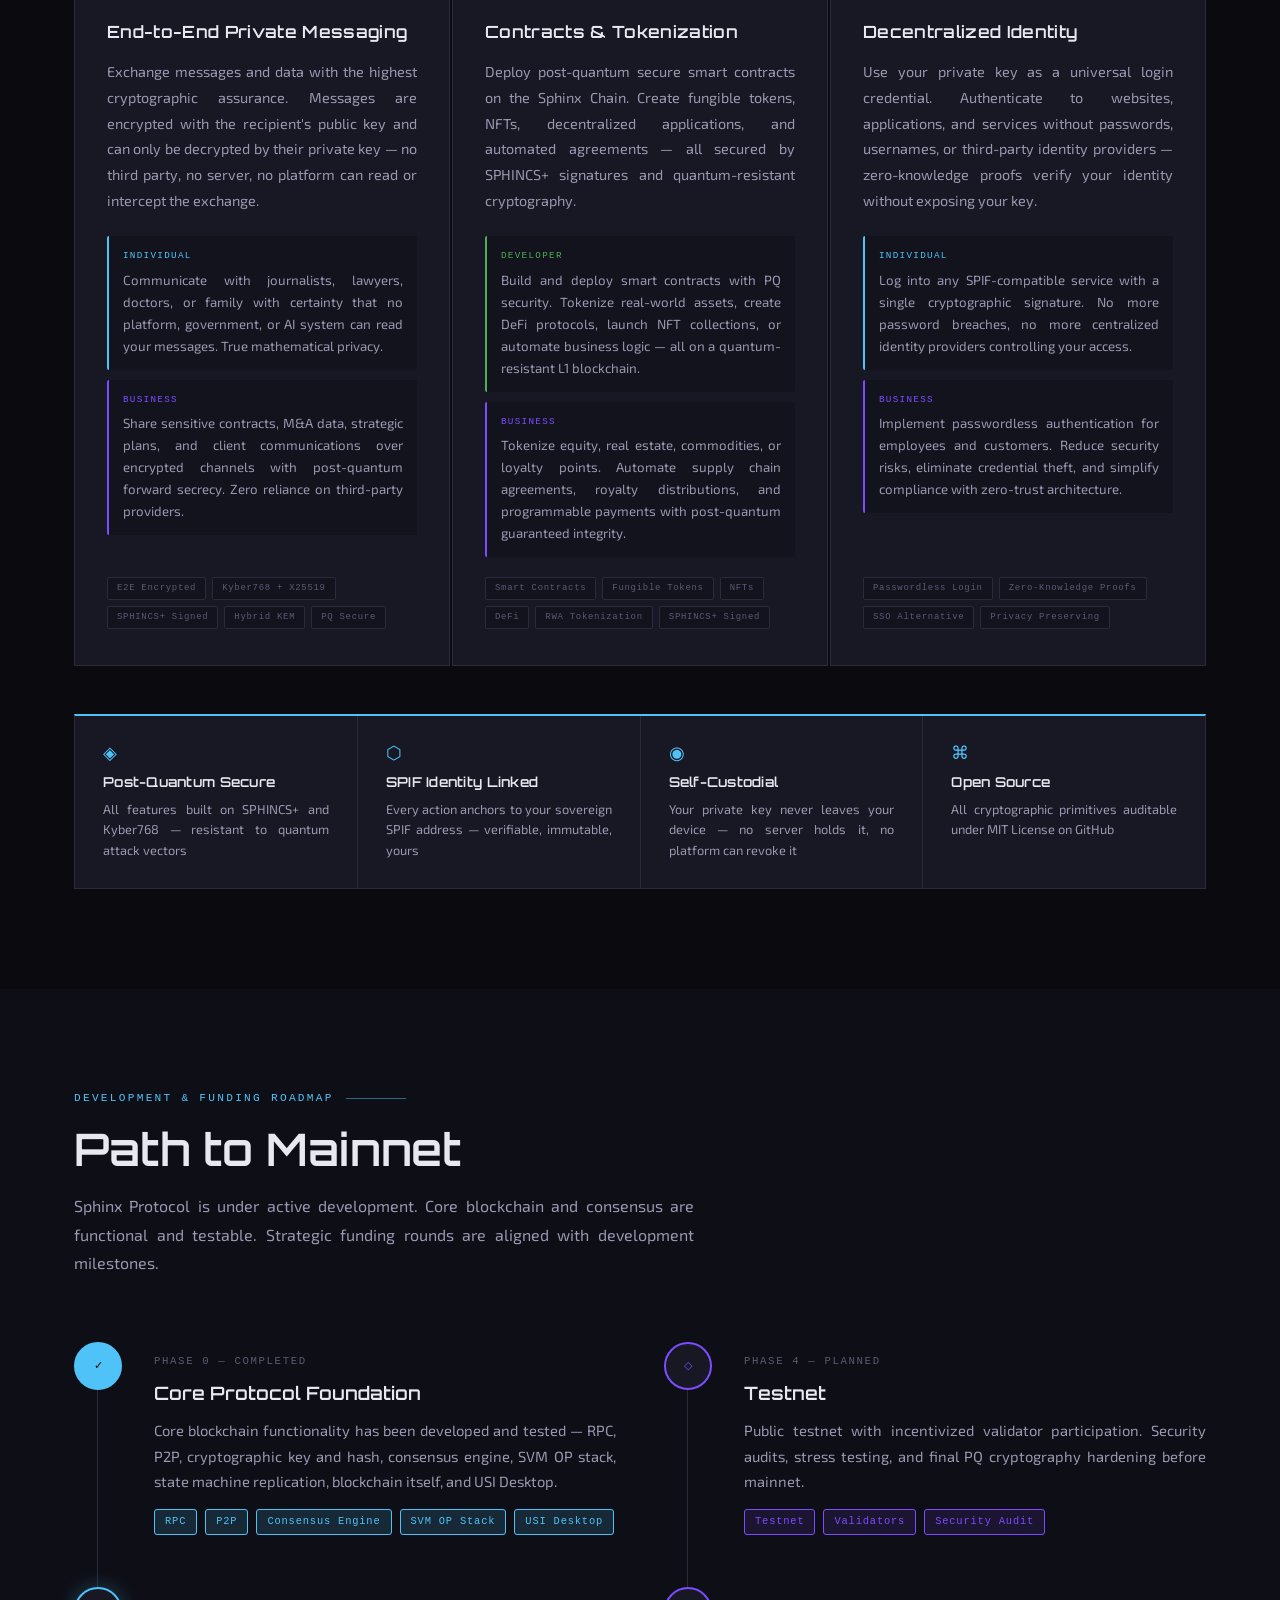
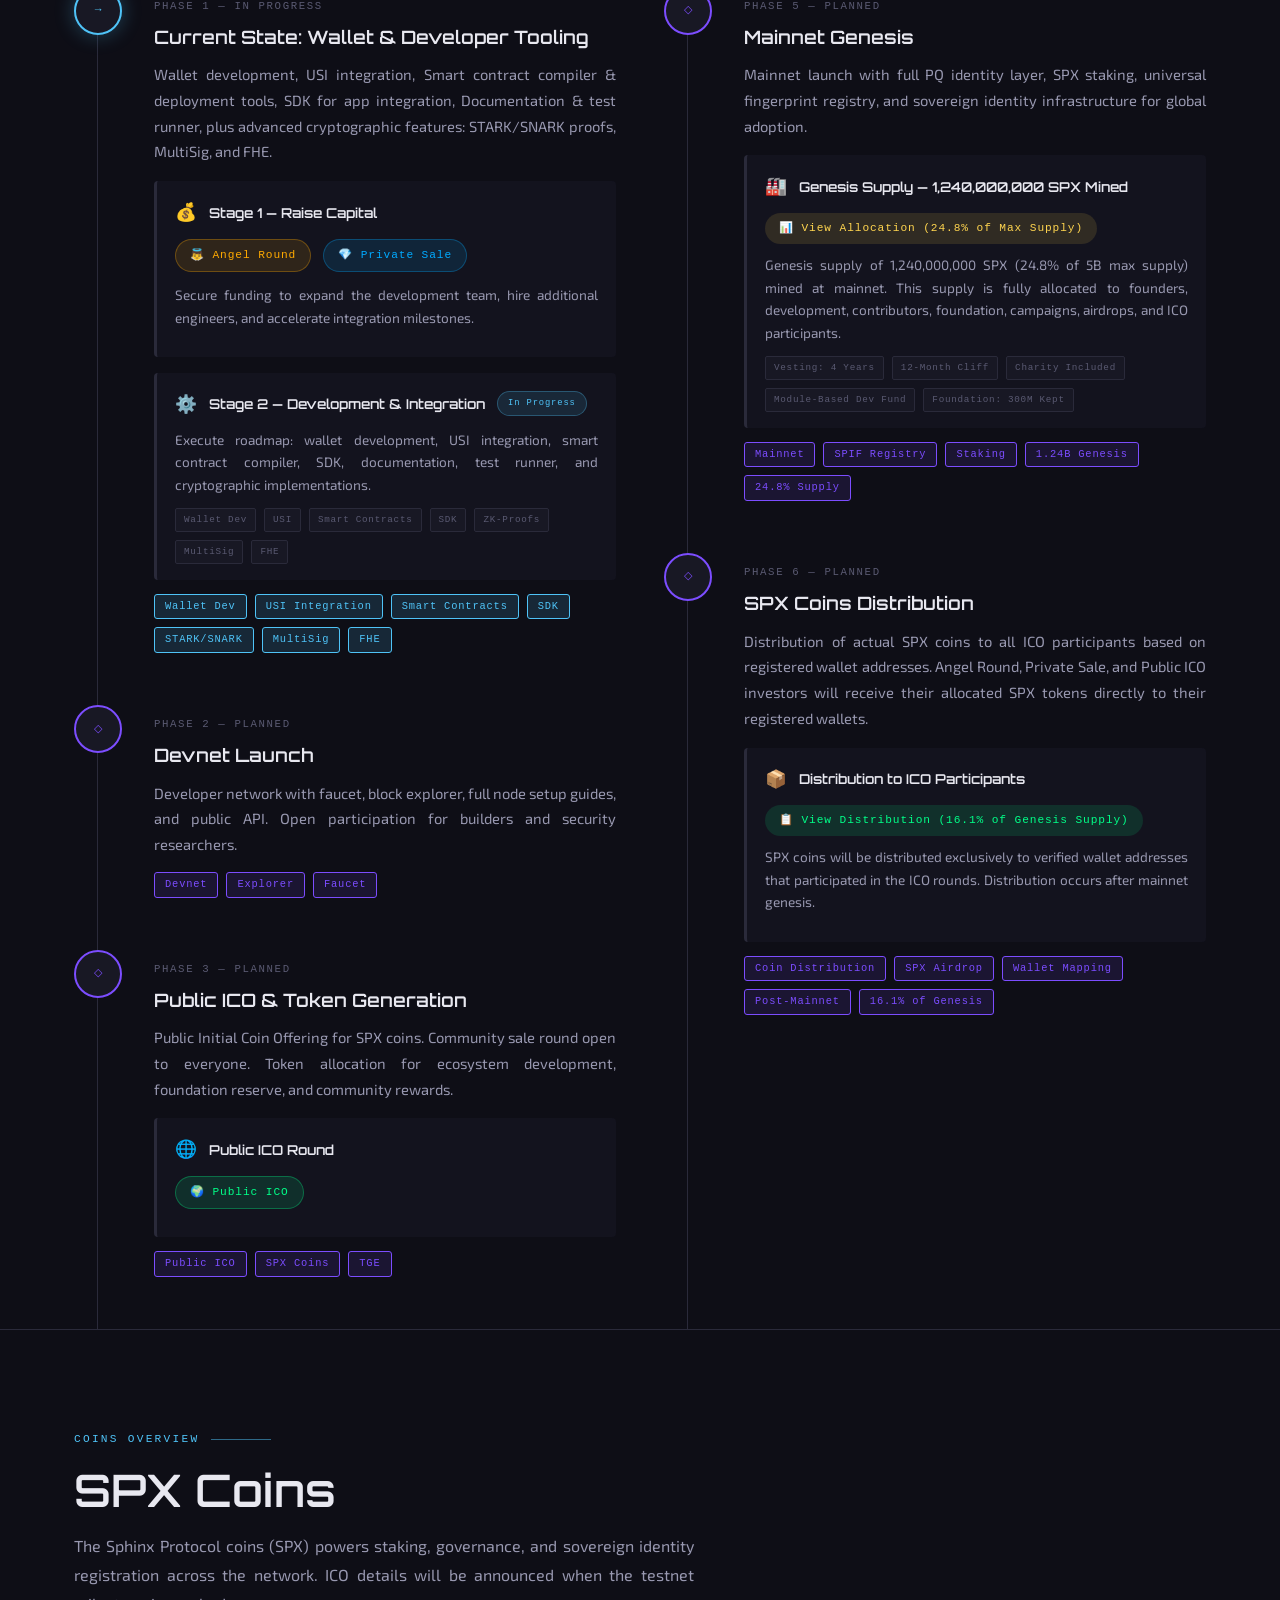
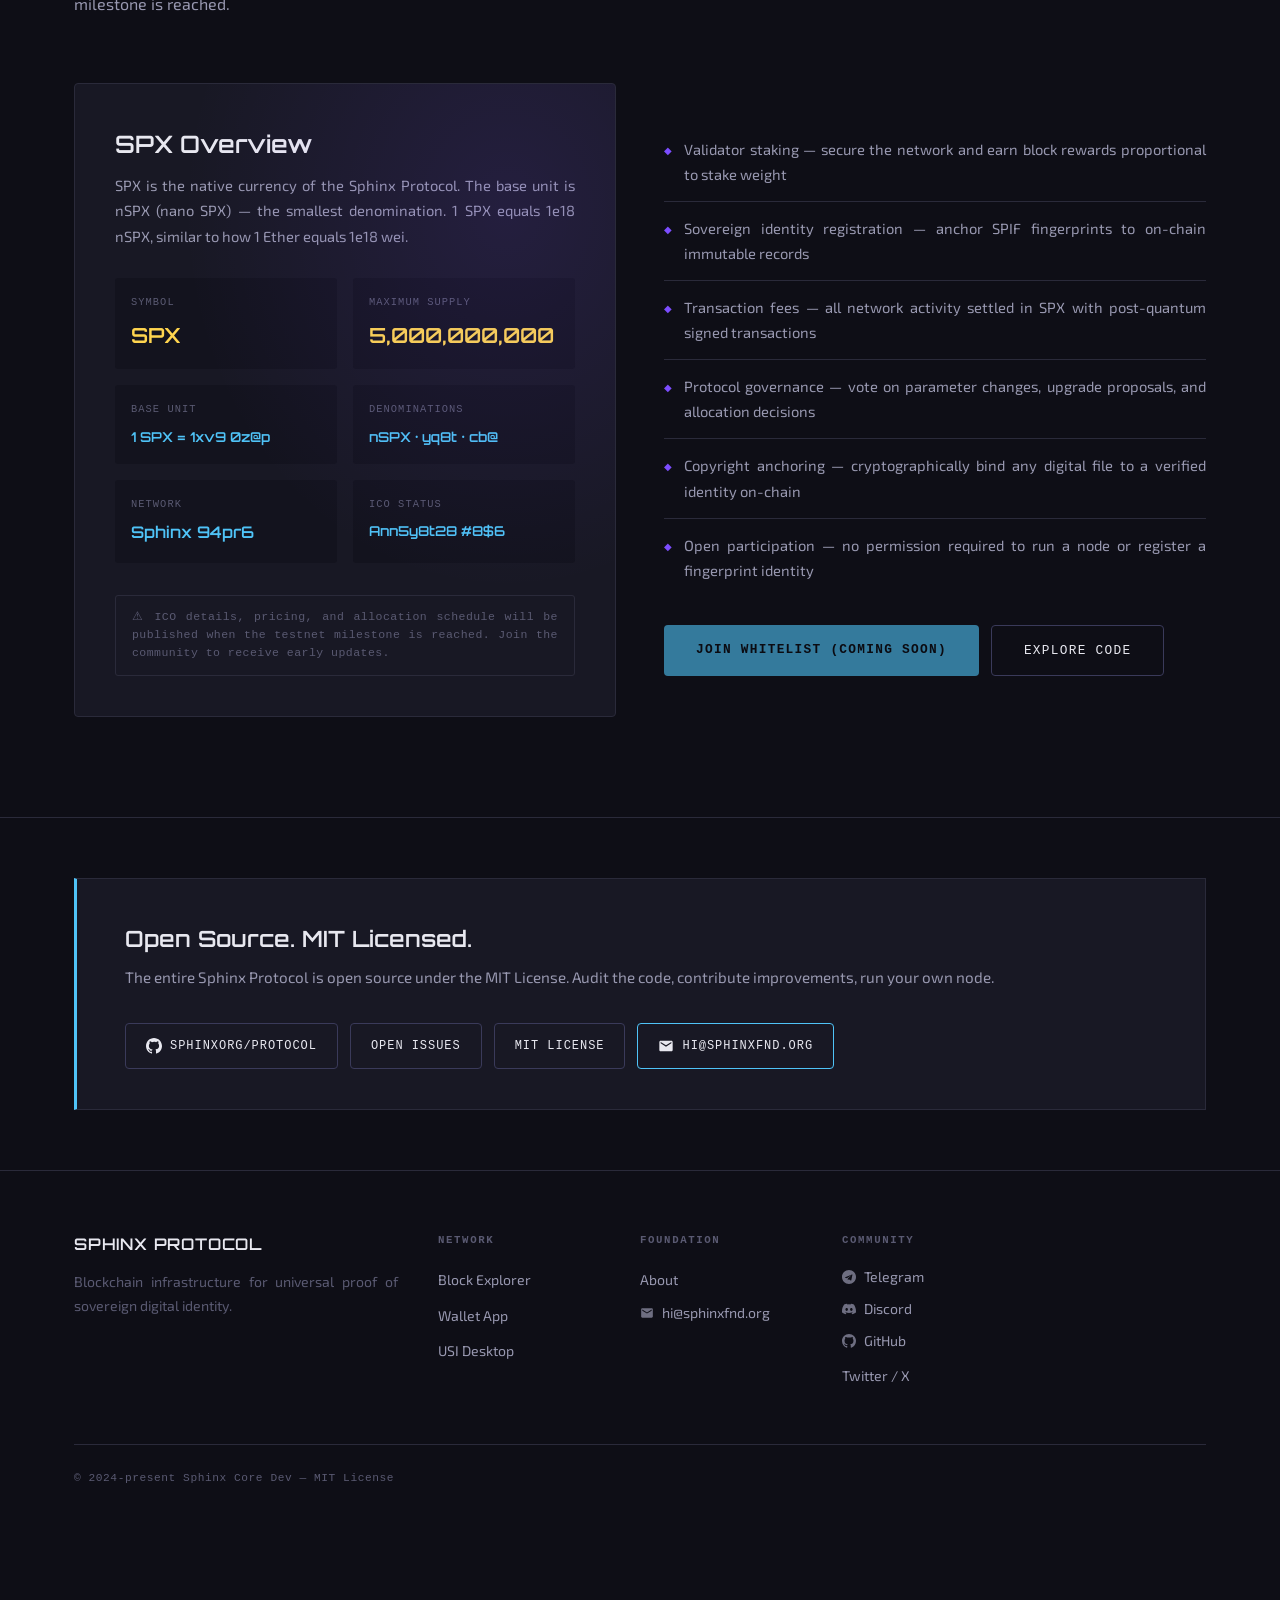
==== commit 8ff7b1eb: "Update index.html" ====
--- a/index.html
+++ b/index.html
@@ -797,7 +797,7 @@
               </div>
               <p class="stage-desc">Secure funding to expand the development team, hire additional engineers, and accelerate integration milestones.</p>
               
-              <!-- Angel Round Dropdown -->
+              <!-- Angel Round Dropdown - PRICE & TARGET RAISE HIDDEN -->
               <div id="angel-round-details" class="funding-dropdown">
                 <div class="dropdown-header">
                   <span class="dropdown-icon">👼</span>
@@ -807,16 +807,15 @@
                 <div class="dropdown-content">
                   <div class="dropdown-section">
                     <span class="dropdown-label">Price per SPX</span>
-                    <span class="dropdown-value highlight">$0.06 USD</span>
+                    <span class="dropdown-value" style="color: var(--text3); font-style: italic;">
+                      <a href="mailto:hi@sphinxfnd.org?subject=Angel%20Round%20Price%20Request" style="color: var(--text3); text-decoration: underline;">Request via email</a>
+                    </span>
                   </div>
                   <div class="dropdown-section">
                     <span class="dropdown-label">SPX Allocation</span>
                     <span class="dropdown-value highlight">30,000,000 SPX</span>
                   </div>
-                  <div class="dropdown-section">
-                    <span class="dropdown-label">Target Raise</span>
-                    <span class="dropdown-value highlight">$1,800,000 USD</span>
-                  </div>
+                  <!-- TARGET RAISE REMOVED - HIDDEN -->
                   <div class="dropdown-section">
                     <span class="dropdown-label">Target Audience</span>
                     <span class="dropdown-value">Early-stage investors, crypto angels, family offices</span>
@@ -838,13 +837,13 @@
                     <span class="dropdown-value">$25,000 USD</span>
                   </div>
                   <div class="dropdown-actions">
-                    <a href="#" class="dropdown-btn">Request Access</a>
+                    <a href="mailto:hi@sphinxfnd.org?subject=Angel%20Round%20Request" class="dropdown-btn">Request Access</a>
                     <a href="#" class="dropdown-btn secondary view-terms-btn" data-round="Angel Round">View Terms</a>
                   </div>
                 </div>
               </div>
 
-              <!-- Private Sale Dropdown -->
+              <!-- Private Sale Dropdown - PRICE & TARGET RAISE HIDDEN -->
               <div id="private-sale-details" class="funding-dropdown">
                 <div class="dropdown-header">
                   <span class="dropdown-icon">💎</span>
@@ -854,16 +853,15 @@
                 <div class="dropdown-content">
                   <div class="dropdown-section">
                     <span class="dropdown-label">Price per SPX</span>
-                    <span class="dropdown-value highlight">$0.24 USD</span>
+                    <span class="dropdown-value" style="color: var(--text3); font-style: italic;">
+                      <a href="mailto:hi@sphinxfnd.org?subject=Private%20Sale%20Price%20Request" style="color: var(--text3); text-decoration: underline;">Request via email</a>
+                    </span>
                   </div>
                   <div class="dropdown-section">
                     <span class="dropdown-label">SPX Allocation</span>
                     <span class="dropdown-value highlight">70,000,000 SPX</span>
                   </div>
-                  <div class="dropdown-section">
-                    <span class="dropdown-label">Target Raise</span>
-                    <span class="dropdown-value highlight">$16,800,000 USD</span>
-                  </div>
+                  <!-- TARGET RAISE REMOVED - HIDDEN -->
                   <div class="dropdown-section">
                     <span class="dropdown-label">Target Audience</span>
                     <span class="dropdown-value">Strategic partners, VC funds, institutional investors</span>
@@ -885,7 +883,7 @@
                     <span class="dropdown-value">$100,000 USD</span>
                   </div>
                   <div class="dropdown-actions">
-                    <a href="#" class="dropdown-btn">Request Access</a>
+                    <a href="mailto:hi@sphinxfnd.org?subject=Private%20Sale%20Request" class="dropdown-btn">Request Access</a>
                     <a href="#" class="dropdown-btn secondary view-terms-btn" data-round="Private Sale">View Terms</a>
                   </div>
                 </div>
@@ -944,7 +942,7 @@
             <div class="roadmap-title">Public ICO & Token Generation</div>
             <p class="roadmap-desc">Public Initial Coin Offering for SPX coins. Community sale round open to everyone. Token allocation for ecosystem development, foundation reserve, and community rewards.</p>
             
-            <!-- Public ICO Details with Expandable Badge -->
+            <!-- Public ICO Details - FULLY VISIBLE -->
             <div class="phase-stage">
               <div class="stage-header">
                 <span class="stage-icon">🌐</span>
@@ -954,7 +952,7 @@
                 <span class="funding-badge public expandable" data-target="public-ico-details">🌍 Public ICO</span>
               </div>
               
-              <!-- Public ICO Dropdown -->
+              <!-- Public ICO Dropdown - FULLY VISIBLE -->
               <div id="public-ico-details" class="funding-dropdown">
                 <div class="dropdown-header">
                   <span class="dropdown-icon">🌍</span>
@@ -995,7 +993,7 @@
                     <span class="dropdown-value">$100 USD equivalent</span>
                   </div>
                   <div class="dropdown-actions">
-                    <a href="#" class="dropdown-btn">Join Whitelist</a>
+                    <a href="mailto:hi@sphinxfnd.org?subject=Public%20ICO%20Request" class="dropdown-btn">Request Access</a>
                     <a href="#" class="dropdown-btn secondary view-terms-btn" data-round="Public ICO">Learn More</a>
                   </div>
                 </div>
@@ -1044,124 +1042,124 @@
               <p class="stage-desc">Genesis supply of 1,240,000,000 SPX (24.8% of 5B max supply) mined at mainnet. This supply is fully allocated to founders, development, contributors, foundation, campaigns, airdrops, and ICO participants.</p>
               
               <!-- Genesis Supply Dropdown -->
-            <div id="genesis-supply-details" class="funding-dropdown">
-              <div class="dropdown-header">
-                <span class="dropdown-icon">🏭</span>
-                <span class="dropdown-title">Genesis Supply — Allocation Details</span>
-                <button class="dropdown-close">×</button>
+              <div id="genesis-supply-details" class="funding-dropdown">
+                <div class="dropdown-header">
+                  <span class="dropdown-icon">🏭</span>
+                  <span class="dropdown-title">Genesis Supply — Allocation Details</span>
+                  <button class="dropdown-close">×</button>
+                </div>
+                <div class="dropdown-content">
+                  <div class="allocation-grid">
+                    <div class="allocation-header">
+                      <span>Allocation</span>
+                      <span>SPX</span>
+                      <span>% of Genesis</span>
+                      <span>% of Max Supply</span>
+                      <span>Sold?</span>
+                    </div>
+                    
+                    <div class="allocation-item">
+                      <span class="alloc-label">Public ICO</span>
+                      <span class="alloc-value">100,000,000</span>
+                      <span class="alloc-percent">8.06%</span>
+                      <span class="alloc-usd">2%</span>
+                      <span class="alloc-terms">✅ 100% Sold</span>
+                    </div>
+                    
+                    <div class="allocation-item">
+                      <span class="alloc-label">Private Sale</span>
+                      <span class="alloc-value">70,000,000</span>
+                      <span class="alloc-percent">5.65%</span>
+                      <span class="alloc-usd">1.4%</span>
+                      <span class="alloc-terms">✅ 100% Sold</span>
+                    </div>
+                    
+                    <div class="allocation-item">
+                      <span class="alloc-label">Angel Round</span>
+                      <span class="alloc-value">30,000,000</span>
+                      <span class="alloc-percent">2.42%</span>
+                      <span class="alloc-usd">0.6%</span>
+                      <span class="alloc-terms">✅ 100% Sold</span>
+                    </div>
+                    
+                    <div class="allocation-item">
+                      <span class="alloc-label">Founder (Lead)</span>
+                      <span class="alloc-value">30,000,000</span>
+                      <span class="alloc-percent">2.42%</span>
+                      <span class="alloc-usd">0.6%</span>
+                      <span class="alloc-terms">✅ 16.7% Sold / 83.3% Kept (Vesting)</span>
+                    </div>
+
+                    <div class="allocation-item">
+                      <span class="alloc-label">Co-founders (4)</span>
+                      <span class="alloc-value">95,000,000</span>
+                      <span class="alloc-percent">7.66%</span>
+                      <span class="alloc-usd">1.9%</span>
+                      <span class="alloc-terms">✅ 10.5% Sold / 89.5% Kept (Vesting)</span>
+                    </div>
+                    
+                    <div class="allocation-item">
+                      <span class="alloc-label">Development Fund</span>
+                      <span class="alloc-value">200,000,000</span>
+                      <span class="alloc-percent">16.13%</span>
+                      <span class="alloc-usd">4%</span>
+                      <span class="alloc-terms">✅ 25% Sold / 75% Kept</span>
+                    </div>
+                    
+                    <div class="allocation-item">
+                      <span class="alloc-label">Contributors</span>
+                      <span class="alloc-value">90,000,000</span>
+                      <span class="alloc-percent">7.26%</span>
+                      <span class="alloc-usd">1.8%</span>
+                      <span class="alloc-terms">✅ 16.7% Sold / 83.3% Kept</span>
+                    </div>
+                    
+                    <div class="allocation-item">
+                      <span class="alloc-label">SPHINX Foundation</span>
+                      <span class="alloc-value">300,000,000</span>
+                      <span class="alloc-percent">24.19%</span>
+                      <span class="alloc-usd">6%</span>
+                      <span class="alloc-terms">❌ 0% Sold (Ecosystem)</span>
+                    </div>
+                    
+                    <div class="allocation-item">
+                      <span class="alloc-label">Campaigns</span>
+                      <span class="alloc-value">35,000,000</span>
+                      <span class="alloc-percent">2.82%</span>
+                      <span class="alloc-usd">0.7%</span>
+                      <span class="alloc-terms">✅ 57% Sold / 43% Kept</span>
+                    </div>
+                    
+                    <div class="allocation-item">
+                      <span class="alloc-label">Community Airdrops</span>
+                      <span class="alloc-value">90,000,000</span>
+                      <span class="alloc-percent">7.26%</span>
+                      <span class="alloc-usd">1.8%</span>
+                      <span class="alloc-terms">❌ 0% Sold (Free)</span>
+                    </div>
+                    
+                    <div class="allocation-item">
+                      <span class="alloc-label">Public ICO Pool</span>
+                      <span class="alloc-value">200,000,000</span>
+                      <span class="alloc-percent">16.13%</span>
+                      <span class="alloc-usd">4%</span>
+                      <span class="alloc-terms">✅ 50% Sold / 50% Kept</span>
+                    </div>
+                    
+                    <div class="allocation-total">
+                      <span>Total Genesis Supply</span>
+                      <span>1,240,000,000 SPX</span>
+                      <span>100%</span>
+                      <span>24.8% of Max Supply</span>
+                      <span>200M Sold / 1.04B Kept</span>
+                    </div>
+                  </div>
+                  
+                  <p class="stage-desc" style="margin-top: 12px; font-size: 0.75rem; color: var(--text3);">
+                    <strong>Note:</strong> The remaining 75.2% (3,760,000,000 SPX) will be mined progressively through network participation, staking rewards, and ecosystem incentives over 10+ years with a halving-like mechanism every 2 years.
+                  </p>
+                </div>
               </div>
-              <div class="dropdown-content">
-                <div class="allocation-grid">
-                  <div class="allocation-header">
-                    <span>Allocation</span>
-                    <span>SPX</span>
-                    <span>% of Genesis</span>
-                    <span>% of Max Supply</span>
-                    <span>Sold?</span>
-                  </div>
-                  
-                  <div class="allocation-item">
-                    <span class="alloc-label">Public ICO</span>
-                    <span class="alloc-value">100,000,000</span>
-                    <span class="alloc-percent">8.06%</span>
-                    <span class="alloc-usd">2%</span>
-                    <span class="alloc-terms">✅ 100% Sold</span>
-                  </div>
-                  
-                  <div class="allocation-item">
-                    <span class="alloc-label">Private Sale</span>
-                    <span class="alloc-value">70,000,000</span>
-                    <span class="alloc-percent">5.65%</span>
-                    <span class="alloc-usd">1.4%</span>
-                    <span class="alloc-terms">✅ 100% Sold</span>
-                  </div>
-                  
-                  <div class="allocation-item">
-                    <span class="alloc-label">Angel Round</span>
-                    <span class="alloc-value">30,000,000</span>
-                    <span class="alloc-percent">2.42%</span>
-                    <span class="alloc-usd">0.6%</span>
-                    <span class="alloc-terms">✅ 100% Sold</span>
-                  </div>
-                  
-                  <div class="allocation-item">
-                    <span class="alloc-label">Founder (Lead)</span>
-                    <span class="alloc-value">30,000,000</span>
-                    <span class="alloc-percent">2.42%</span>
-                    <span class="alloc-usd">0.6%</span>
-                    <span class="alloc-terms">✅ 16.7% Sold / 83.3% Kept (Vesting)</span>
-                  </div>
-
-                  <div class="allocation-item">
-                    <span class="alloc-label">Co-founders (4)</span>
-                    <span class="alloc-value">95,000,000</span>
-                    <span class="alloc-percent">7.66%</span>
-                    <span class="alloc-usd">1.9%</span>
-                    <span class="alloc-terms">✅ 10.5% Sold / 89.5% Kept (Vesting)</span>
-                  </div>
-                  
-                  <div class="allocation-item">
-                    <span class="alloc-label">Development Fund</span>
-                    <span class="alloc-value">200,000,000</span>
-                    <span class="alloc-percent">16.13%</span>
-                    <span class="alloc-usd">4%</span>
-                    <span class="alloc-terms">✅ 25% Sold / 75% Kept</span>
-                  </div>
-                  
-                  <div class="allocation-item">
-                    <span class="alloc-label">Contributors</span>
-                    <span class="alloc-value">90,000,000</span>
-                    <span class="alloc-percent">7.26%</span>
-                    <span class="alloc-usd">1.8%</span>
-                    <span class="alloc-terms">✅ 16.7% Sold / 83.3% Kept</span>
-                  </div>
-                  
-                  <div class="allocation-item">
-                    <span class="alloc-label">SPHINX Foundation</span>
-                    <span class="alloc-value">300,000,000</span>
-                    <span class="alloc-percent">24.19%</span>
-                    <span class="alloc-usd">6%</span>
-                    <span class="alloc-terms">❌ 0% Sold (Ecosystem)</span>
-                  </div>
-                  
-                  <div class="allocation-item">
-                    <span class="alloc-label">Campaigns</span>
-                    <span class="alloc-value">35,000,000</span>
-                    <span class="alloc-percent">2.82%</span>
-                    <span class="alloc-usd">0.7%</span>
-                    <span class="alloc-terms">✅ 57% Sold / 43% Kept</span>
-                  </div>
-                  
-                  <div class="allocation-item">
-                    <span class="alloc-label">Community Airdrops</span>
-                    <span class="alloc-value">90,000,000</span>
-                    <span class="alloc-percent">7.26%</span>
-                    <span class="alloc-usd">1.8%</span>
-                    <span class="alloc-terms">❌ 0% Sold (Free)</span>
-                  </div>
-                  
-                  <div class="allocation-item">
-                    <span class="alloc-label">Public ICO Pool</span>
-                    <span class="alloc-value">200,000,000</span>
-                    <span class="alloc-percent">16.13%</span>
-                    <span class="alloc-usd">4%</span>
-                    <span class="alloc-terms">✅ 50% Sold / 50% Kept</span>
-                  </div>
-                  
-                  <div class="allocation-total">
-                    <span>Total Genesis Supply</span>
-                    <span>1,240,000,000 SPX</span>
-                    <span>100%</span>
-                    <span>24.8% of Max Supply</span>
-                    <span>200M Sold / 1.04B Kept</span>
-                  </div>
-                </div>
-                
-                <p class="stage-desc" style="margin-top: 12px; font-size: 0.75rem; color: var(--text3);">
-                  <strong>Note:</strong> The remaining 75.2% (3,760,000,000 SPX) will be mined progressively through network participation, staking rewards, and ecosystem incentives over 10+ years with a halving-like mechanism every 2 years.
-                </p>
-              </div>
-            </div>
               
               <div class="stage-details">
                 <span class="stage-detail">Vesting: 4 Years</span>
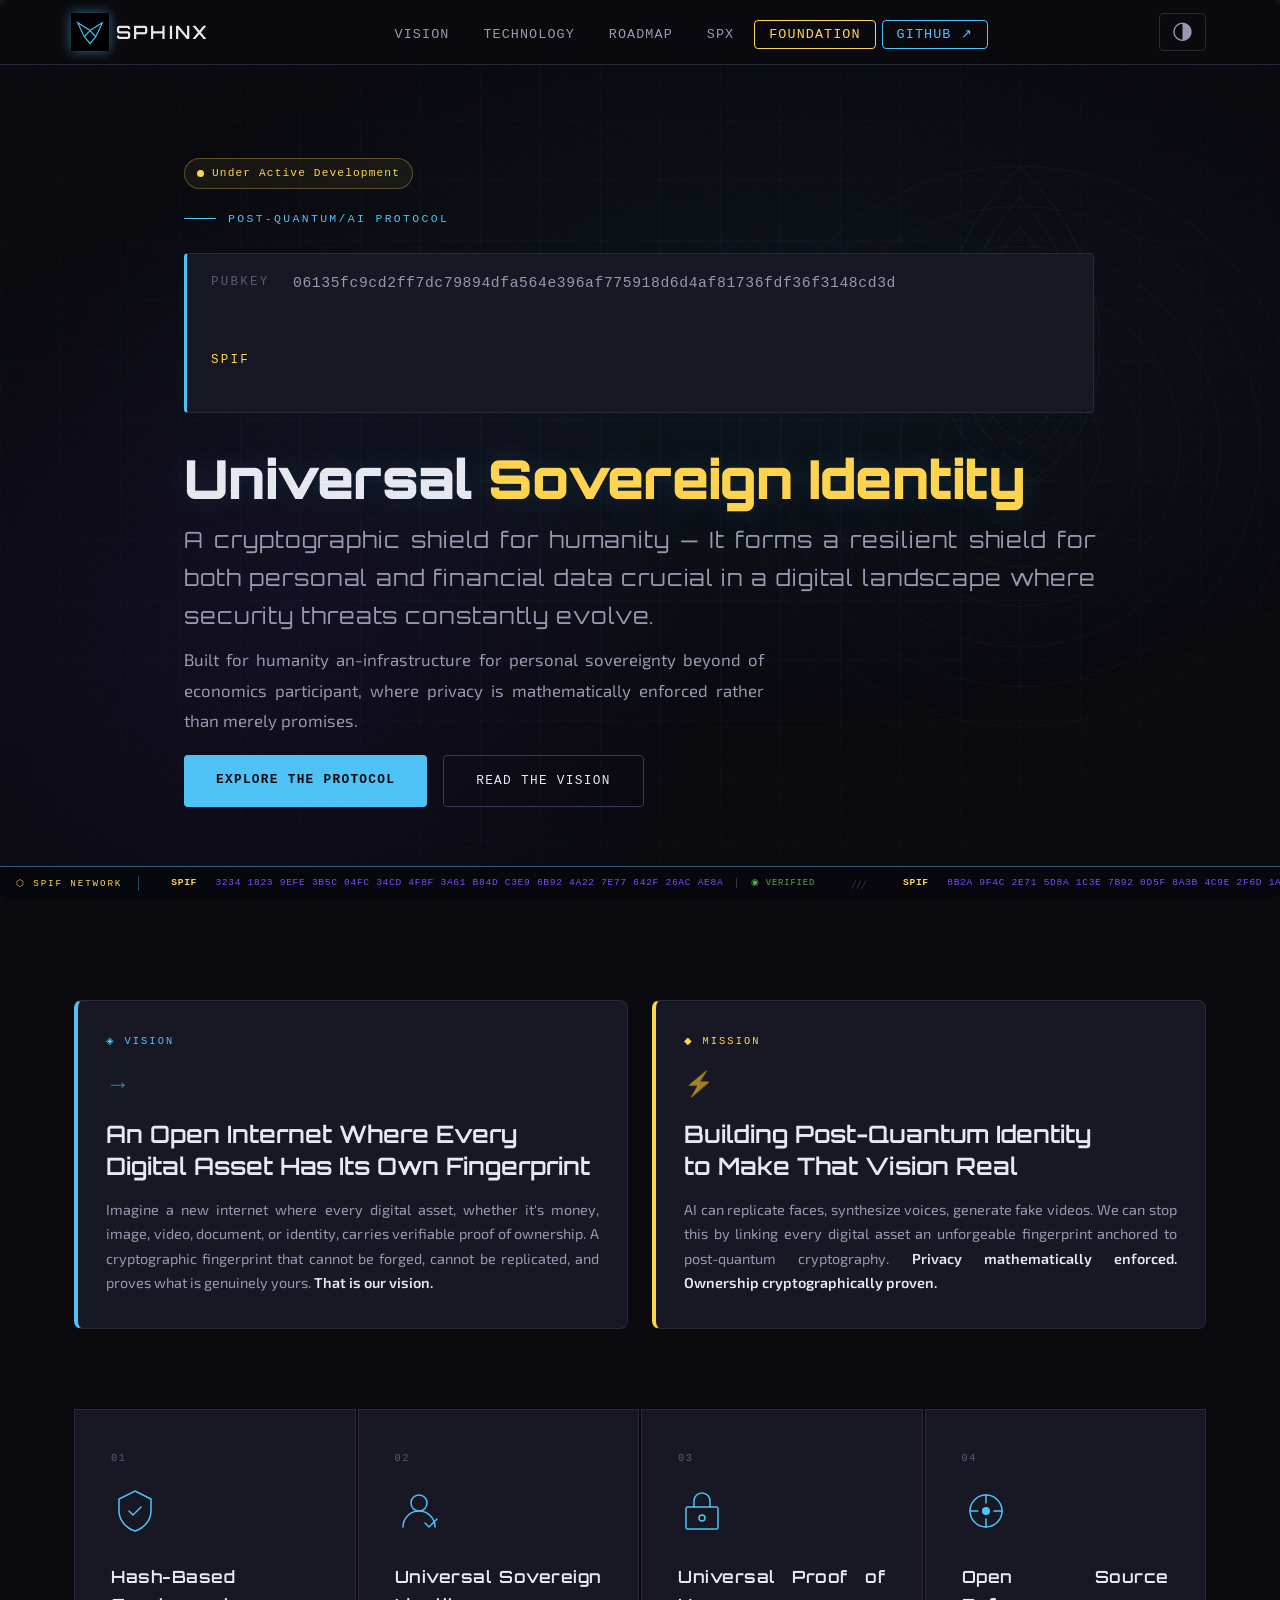
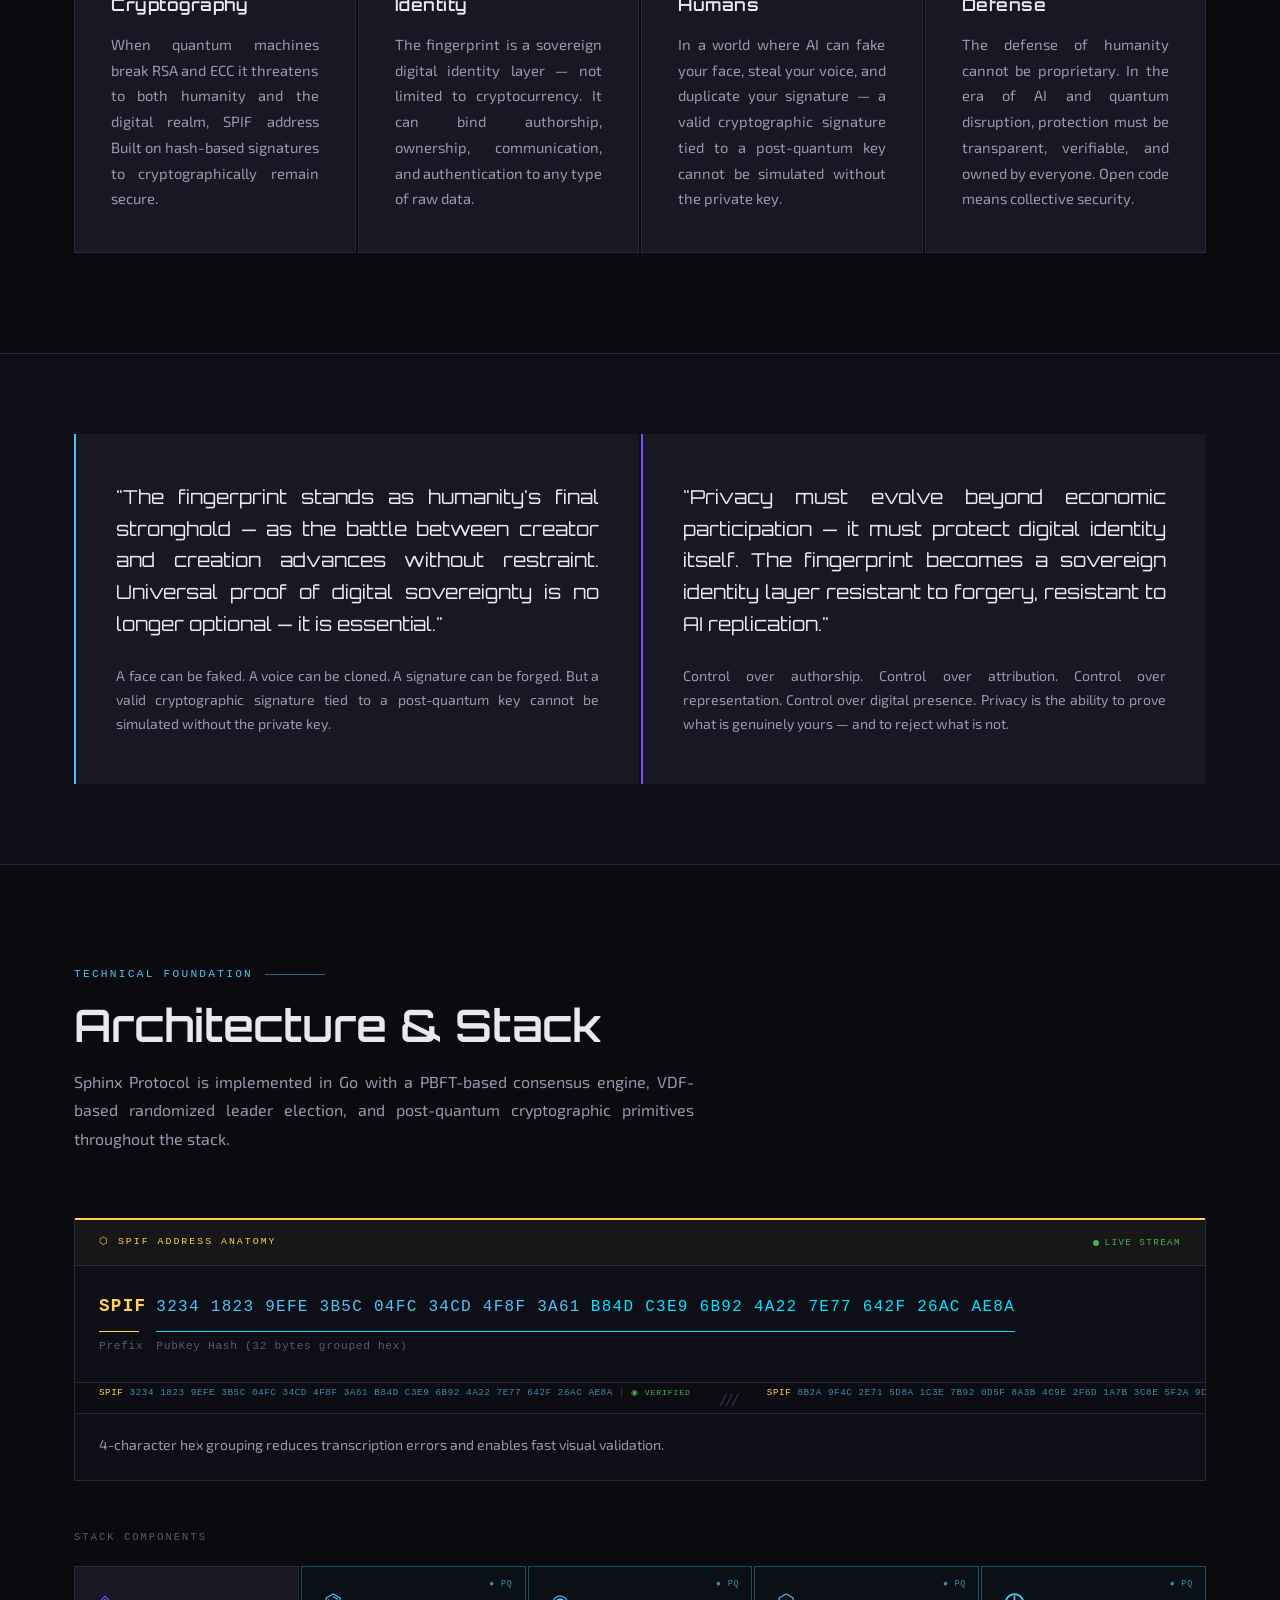
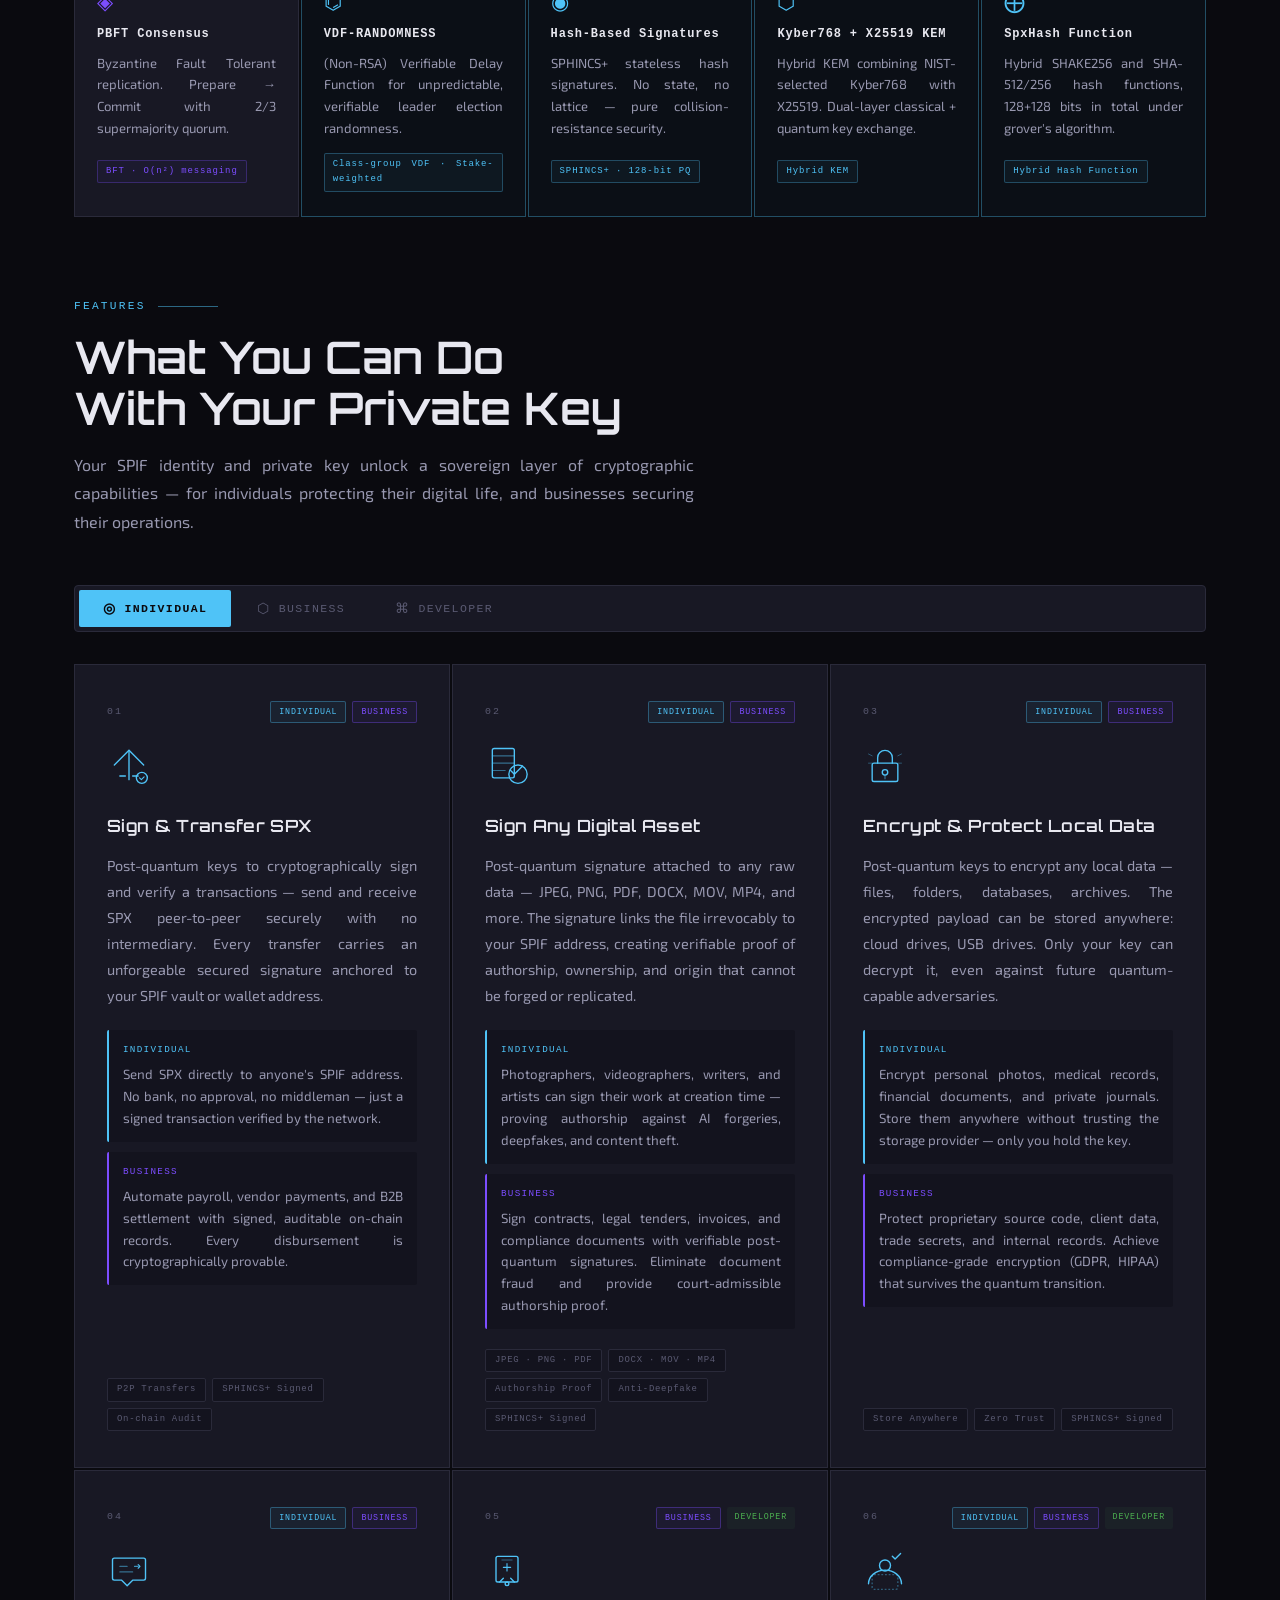
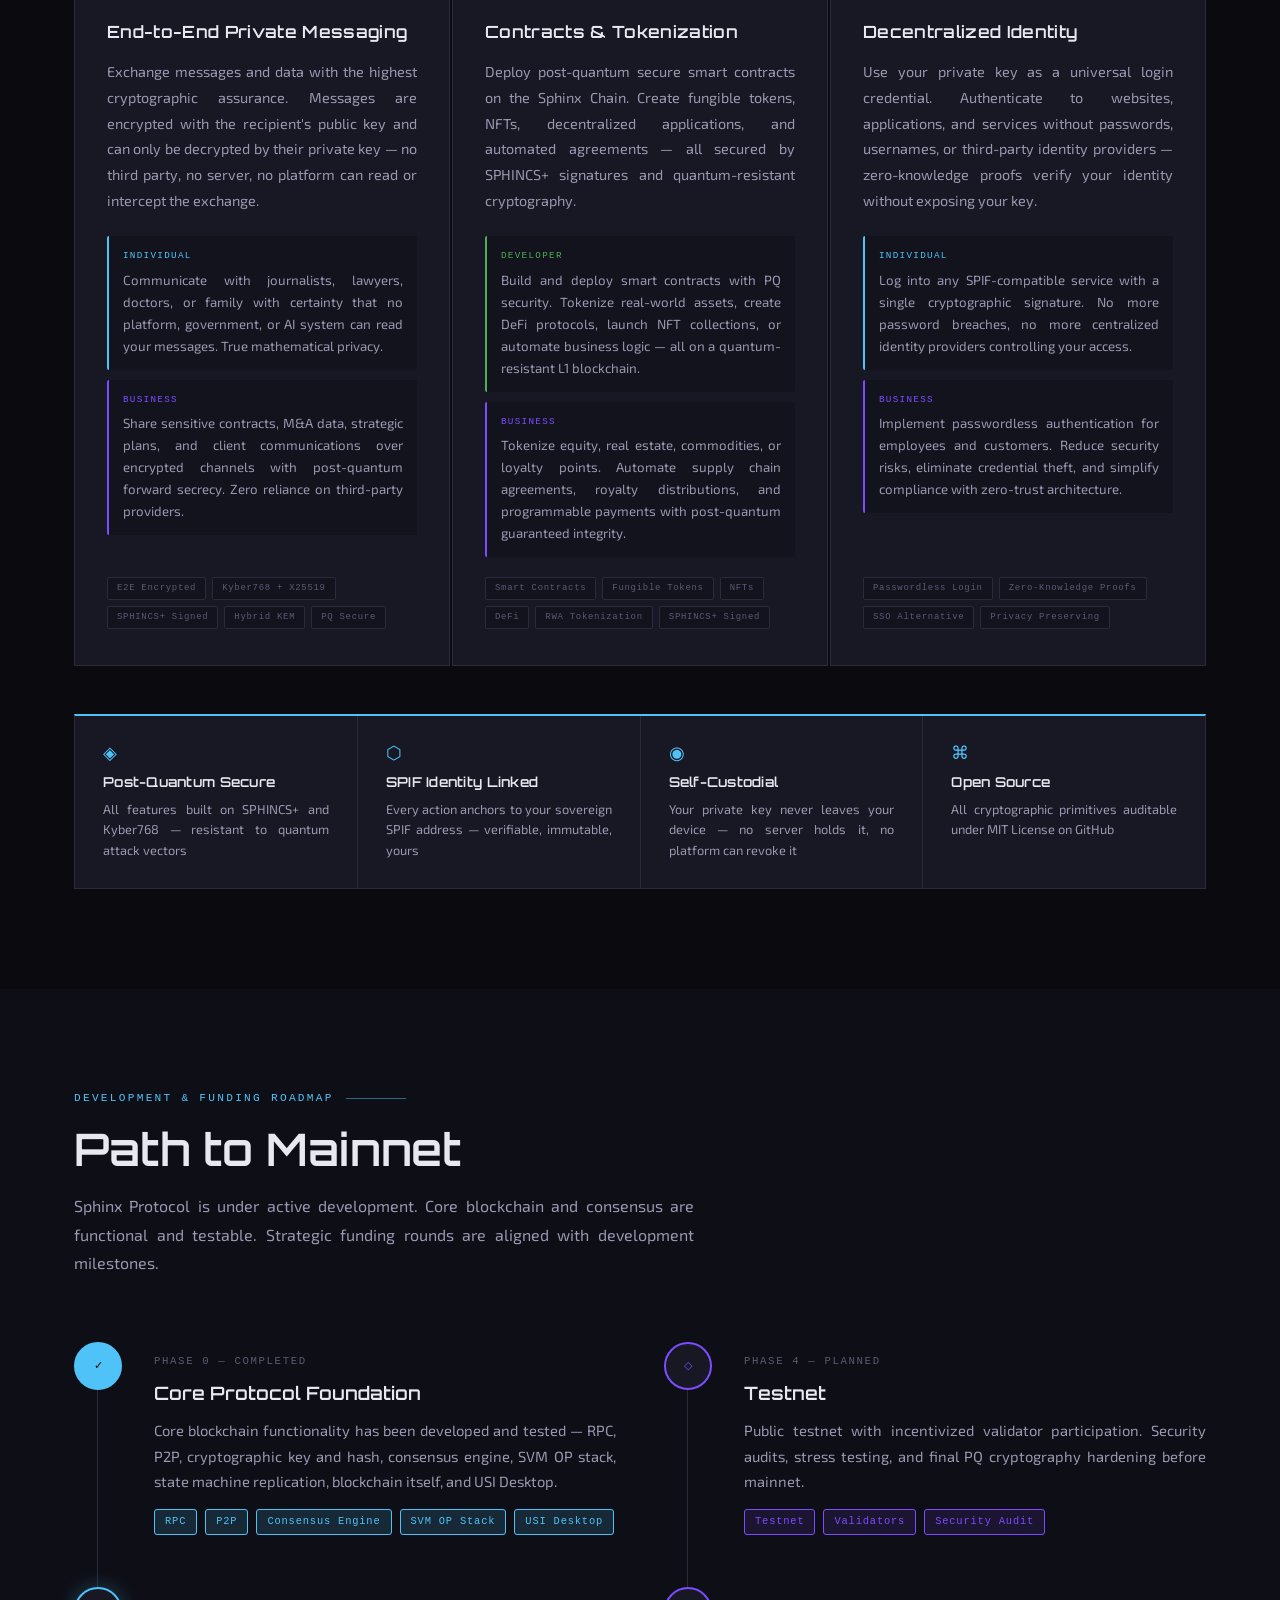
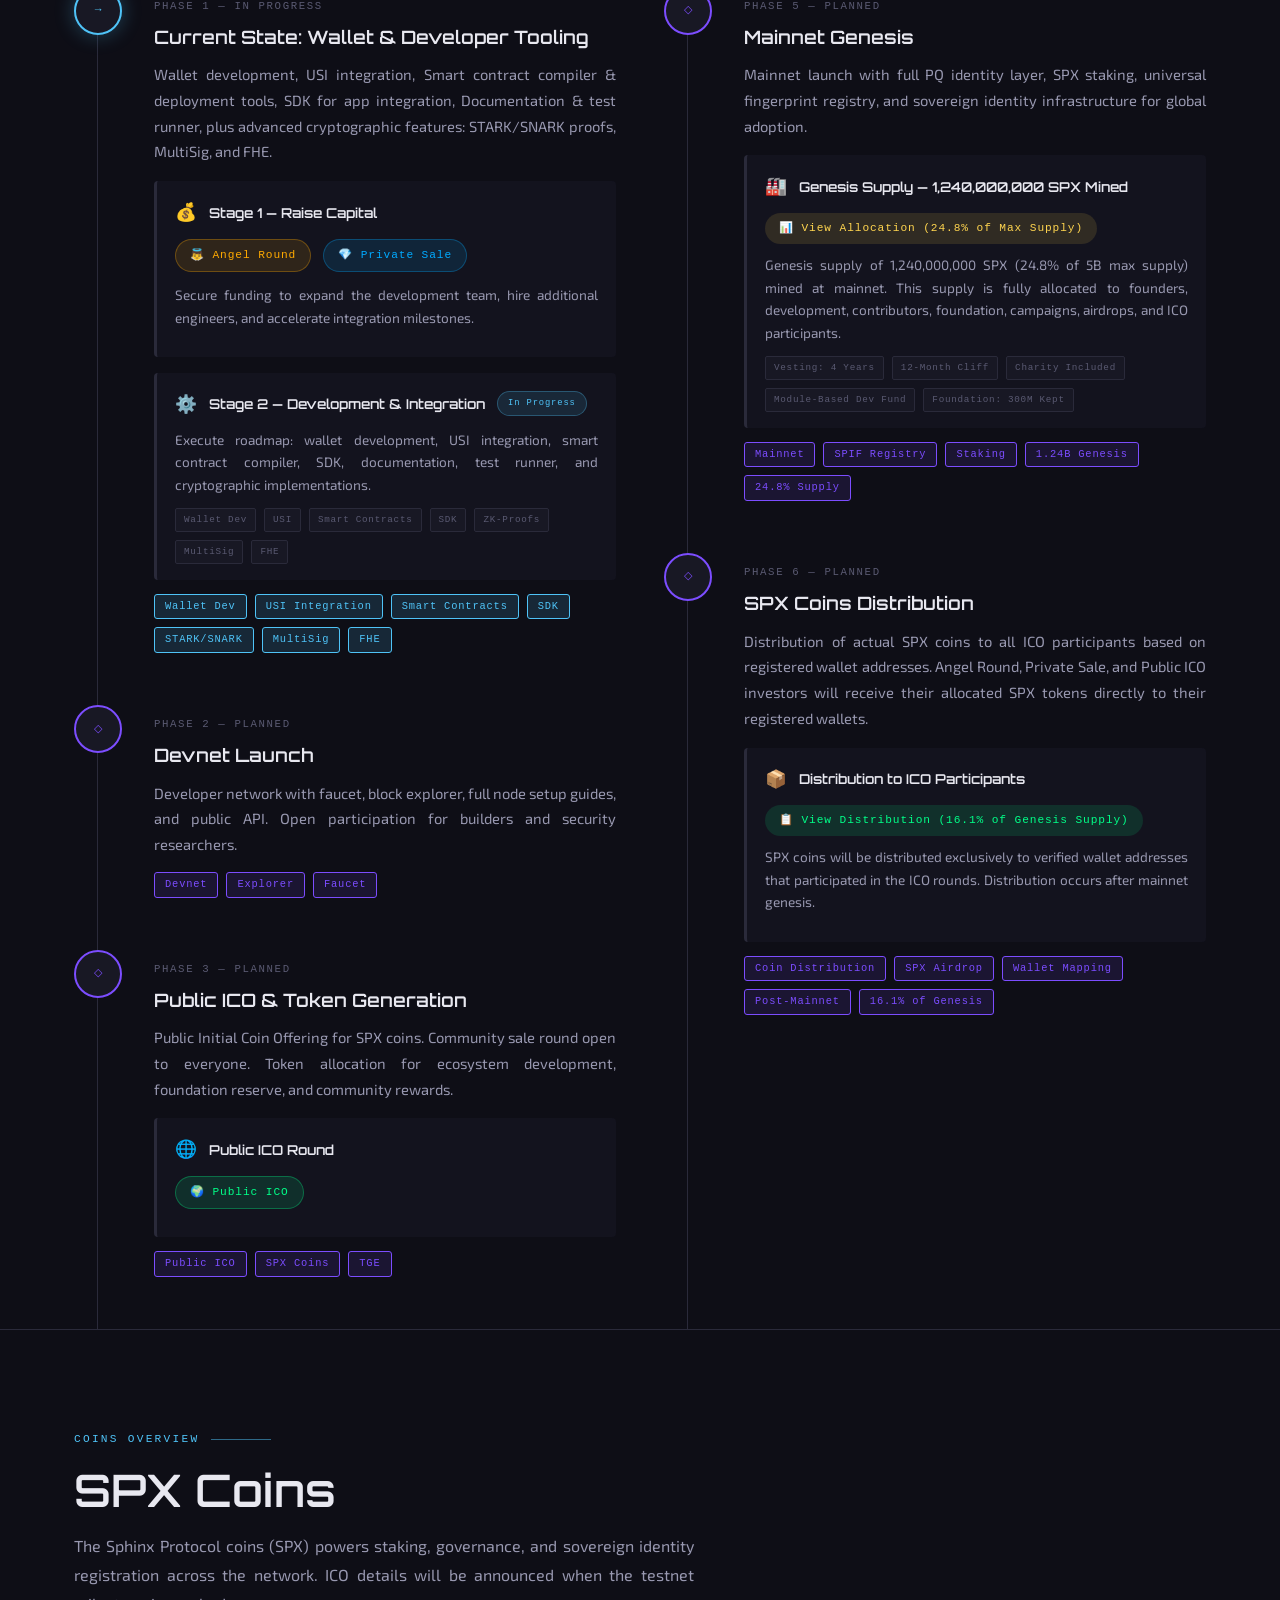
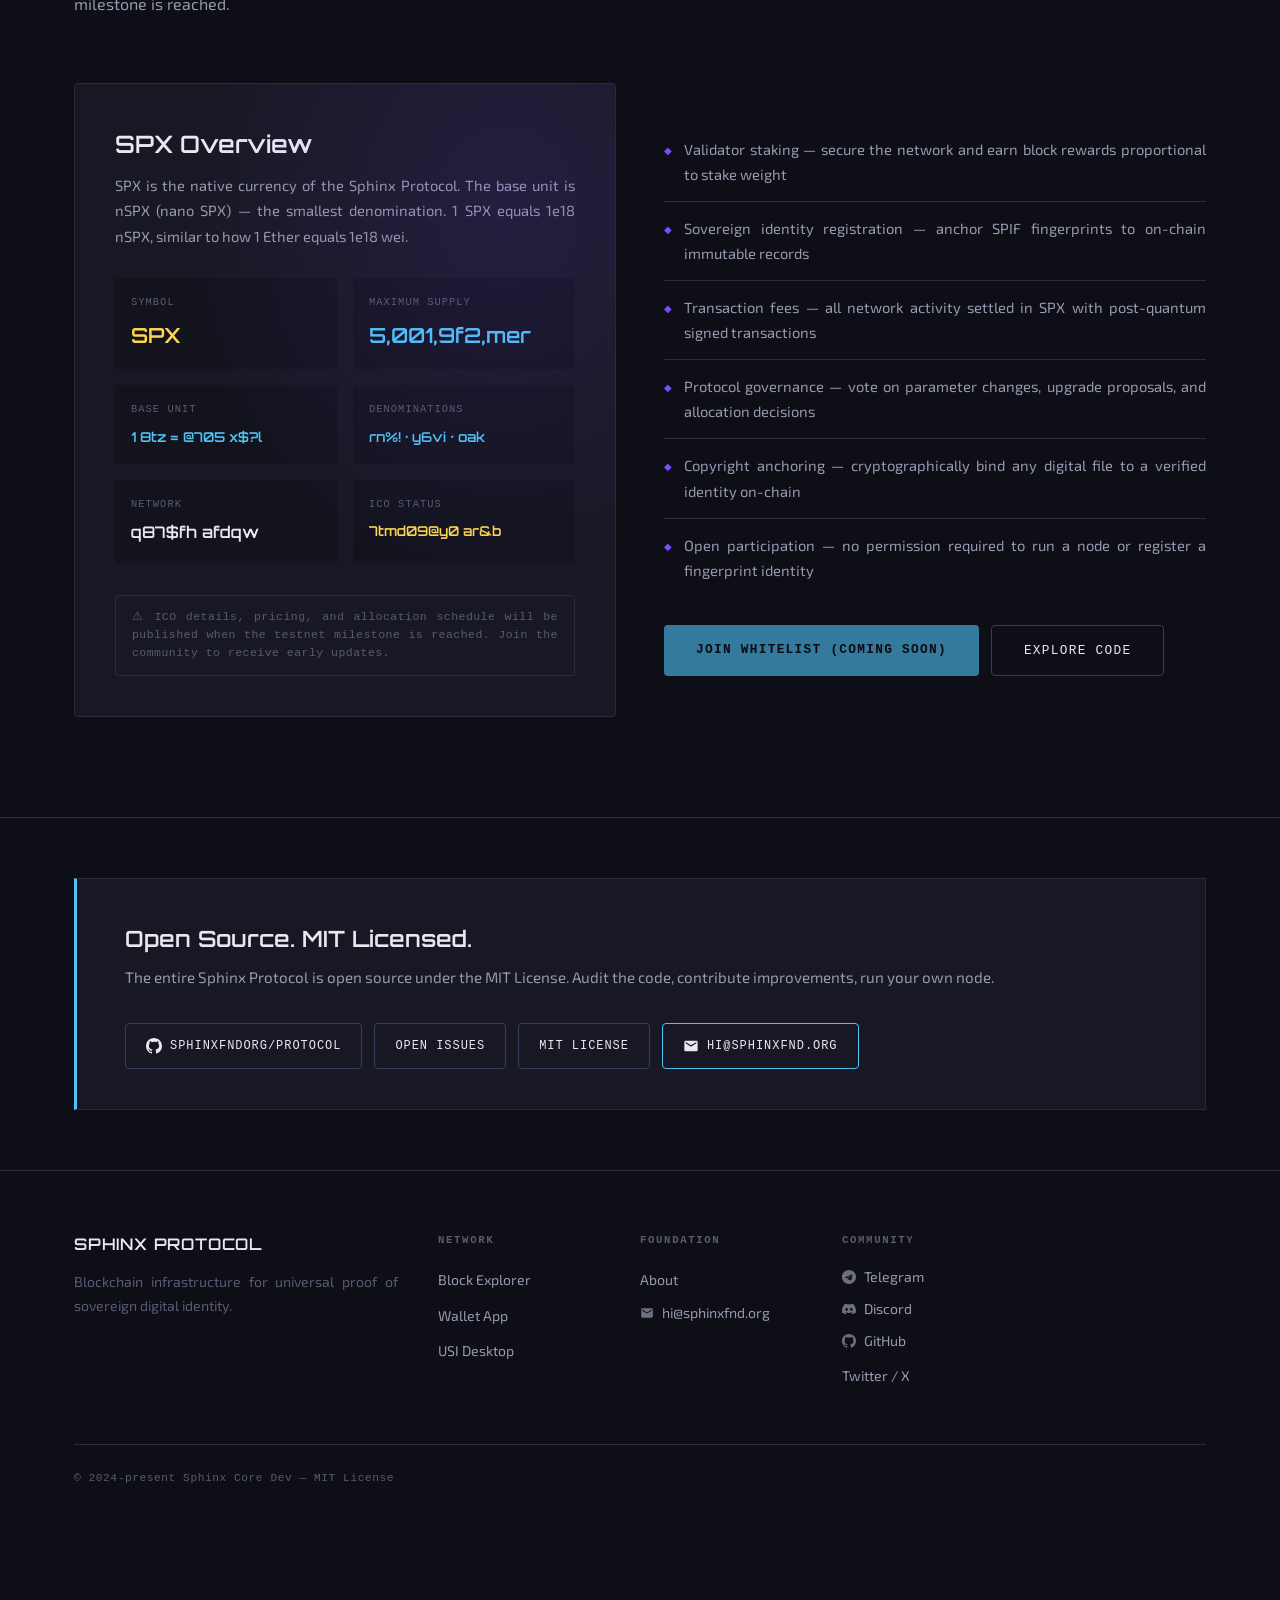
==== commit f27ce242: "Update GitHub organization references to sphinxfndorg" ====
--- a/index.html
+++ b/index.html
@@ -70,7 +70,7 @@
     "url": "https://sphinxfnd.org/",
     "logo": "https://sphinxfnd.org/images/sphinx-logo.png",
     "sameAs": [
-      "https://github.com/sphinxorg/",
+      "https://github.com/sphinxfndorg/",
       "https://x.com/sphinxfnd",
       "https://t.me/sphinxprotocol",
       "https://discord.gg/sphinxprotocol"
@@ -188,7 +188,7 @@
       <li><a href="#roadmap">Roadmap</a></li>
       <li><a href="#ico">SPX</a></li>
       <li><a href="https://foundation.sphinxfnd.org" target="_blank" class="btn-nav btn-foundation">Foundation</a></li>
-      <li><a href="https://github.com/sphinxorg/" target="_blank" class="btn-nav">GitHub ↗</a></li>
+      <li><a href="https://github.com/sphinxfndorg/" target="_blank" class="btn-nav">GitHub ↗</a></li>
     </ul>
     <div class="nav-right">
       <button class="theme-toggle" id="themeToggle" title="Toggle theme">◑</button>
@@ -206,7 +206,7 @@
       <a href="#roadmap">Roadmap</a>
       <a href="#ico">ICO</a>
       <a href="https://foundation.sphinxfnd.org" target="_blank" class="btn-nav">Foundation</a>
-      <a href="https://github.com/sphinxorg/" target="_blank" class="btn-nav">GitHub ↗</a>
+      <a href="https://github.com/sphinxfndorg/" target="_blank" class="btn-nav">GitHub ↗</a>
     </div>
     <div class="mobile-menu" id="mobileMenu">
       <a href="#vision">Vision</a>
@@ -214,7 +214,7 @@
       <a href="#roadmap">Roadmap</a>
       <a href="#ico">ICO</a>
       <a href="https://foundation.sphinxfnd.org" target="_blank">Foundation</a>
-      <a href="https://github.com/sphinxorg/" target="_blank">GitHub ↗</a>
+      <a href="https://github.com/sphinxfndorg/" target="_blank">GitHub ↗</a>
     </div>
 </nav>
 
@@ -255,7 +255,7 @@
       </p>
 
       <div class="hero-ctas">
-        <a href="https://github.com/sphinxorg/" target="_blank" class="btn-primary">Explore the Protocol</a>
+        <a href="https://github.com/sphinxfndorg/" target="_blank" class="btn-primary">Explore the Protocol</a>
         <a href="#vision" class="btn-secondary">Read the Vision</a>
       </div>
     </div>
@@ -1358,7 +1358,7 @@
         </ul>
         <div style="margin-top: 28px; display: flex; gap: 12px; flex-wrap: wrap;">
           <a href="#" class="btn-primary" style="opacity:0.6;cursor:not-allowed;pointer-events:none">Join Whitelist (Coming Soon)</a>
-          <a href="https://github.com/sphinxorg/" target="_blank" class="btn-secondary">Explore Code</a>
+          <a href="https://github.com/sphinxfndorg/" target="_blank" class="btn-secondary">Explore Code</a>
         </div>
       </div>
     </div>
@@ -1374,14 +1374,14 @@
         <p>The entire Sphinx Protocol is open source under the MIT License. Audit the code, contribute improvements, run your own node.</p>
       </div>
       <div class="github-links">
-        <a href="https://github.com/sphinxorg/" target="_blank" class="btn-github">
+        <a href="https://github.com/sphinxfndorg/" target="_blank" class="btn-github">
           <svg width="16" height="16" viewBox="0 0 24 24" fill="currentColor">
             <path d="M12 0C5.374 0 0 5.373 0 12c0 5.302 3.438 9.8 8.207 11.387.599.111.793-.261.793-.577v-2.234c-3.338.726-4.033-1.416-4.033-1.416-.546-1.387-1.333-1.756-1.333-1.756-1.089-.745.083-.729.083-.729 1.205.084 1.839 1.237 1.839 1.237 1.07 1.834 2.807 1.304 3.492.997.107-.775.418-1.305.762-1.604-2.665-.305-5.467-1.334-5.467-5.931 0-1.311.469-2.381 1.236-3.221-.124-.303-.535-1.524.117-3.176 0 0 1.008-.322 3.301 1.23A11.509 11.509 0 0112 5.803c1.02.005 2.047.138 3.006.404 2.291-1.552 3.297-1.23 3.297-1.23.653 1.653.242 2.874.118 3.176.77.84 1.235 1.911 1.235 3.221 0 4.609-2.807 5.624-5.479 5.921.43.372.823 1.102.823 2.222v3.293c0 .319.192.694.801.576C20.566 21.797 24 17.3 24 12c0-6.627-5.373-12-12-12z"/>
           </svg>
-          sphinxorg/protocol
+          sphinxfndorg/protocol
         </a>
-        <a href="https://github.com/sphinxorg/protocol/issues" target="_blank" class="btn-github">Open Issues</a>
-        <a href="https://github.com/sphinxorg/protocol/blob/main/LICENSE" target="_blank" class="btn-github">MIT License</a>
+        <a href="https://github.com/sphinxfndorg/protocol/issues" target="_blank" class="btn-github">Open Issues</a>
+        <a href="https://github.com/sphinxfndorg/protocol/blob/main/LICENSE" target="_blank" class="btn-github">MIT License</a>
         <a href="mailto:hi@sphinxfnd.org" class="btn-github" style="border-color: var(--accent);">
           <svg width="16" height="16" viewBox="0 0 24 24" fill="currentColor">
             <path d="M20 4H4c-1.1 0-1.99.9-1.99 2L2 18c0 1.1.9 2 2 2h16c1.1 0 2-.9 2-2V6c0-1.1-.9-2-2-2zm0 4l-8 5-8-5V6l8 5 8-5v2z"/>
@@ -1444,7 +1444,7 @@
             </a>
           </li>
           <li>
-            <a href="https://github.com/sphinxorg/" target="_blank" style="display:flex;align-items:center;gap:8px;">
+            <a href="https://github.com/sphinxfndorg/" target="_blank" style="display:flex;align-items:center;gap:8px;">
               <svg width="14" height="14" viewBox="0 0 24 24" fill="currentColor" style="flex-shrink:0;opacity:0.7">
                 <path d="M12 0C5.374 0 0 5.373 0 12c0 5.302 3.438 9.8 8.207 11.387.599.111.793-.261.793-.577v-2.234c-3.338.726-4.033-1.416-4.033-1.416-.546-1.387-1.333-1.756-1.333-1.756-1.089-.745.083-.729.083-.729 1.205.084 1.839 1.237 1.839 1.237 1.07 1.834 2.807 1.304 3.492.997.107-.775.418-1.305.762-1.604-2.665-.305-5.467-1.334-5.467-5.931 0-1.311.469-2.381 1.236-3.221-.124-.303-.535-1.524.117-3.176 0 0 1.008-.322 3.301 1.23A11.509 11.509 0 0 1 12 5.803c1.02.005 2.047.138 3.006.404 2.291-1.552 3.297-1.23 3.297-1.23.653 1.653.242 2.874.118 3.176.77.84 1.235 1.911 1.235 3.221 0 4.609-2.807 5.624-5.479 5.921.43.372.823 1.102.823 2.222v3.293c0 .319.192.694.801.576C20.566 21.797 24 17.3 24 12c0-6.627-5.373-12-12-12z"/>
               </svg>
